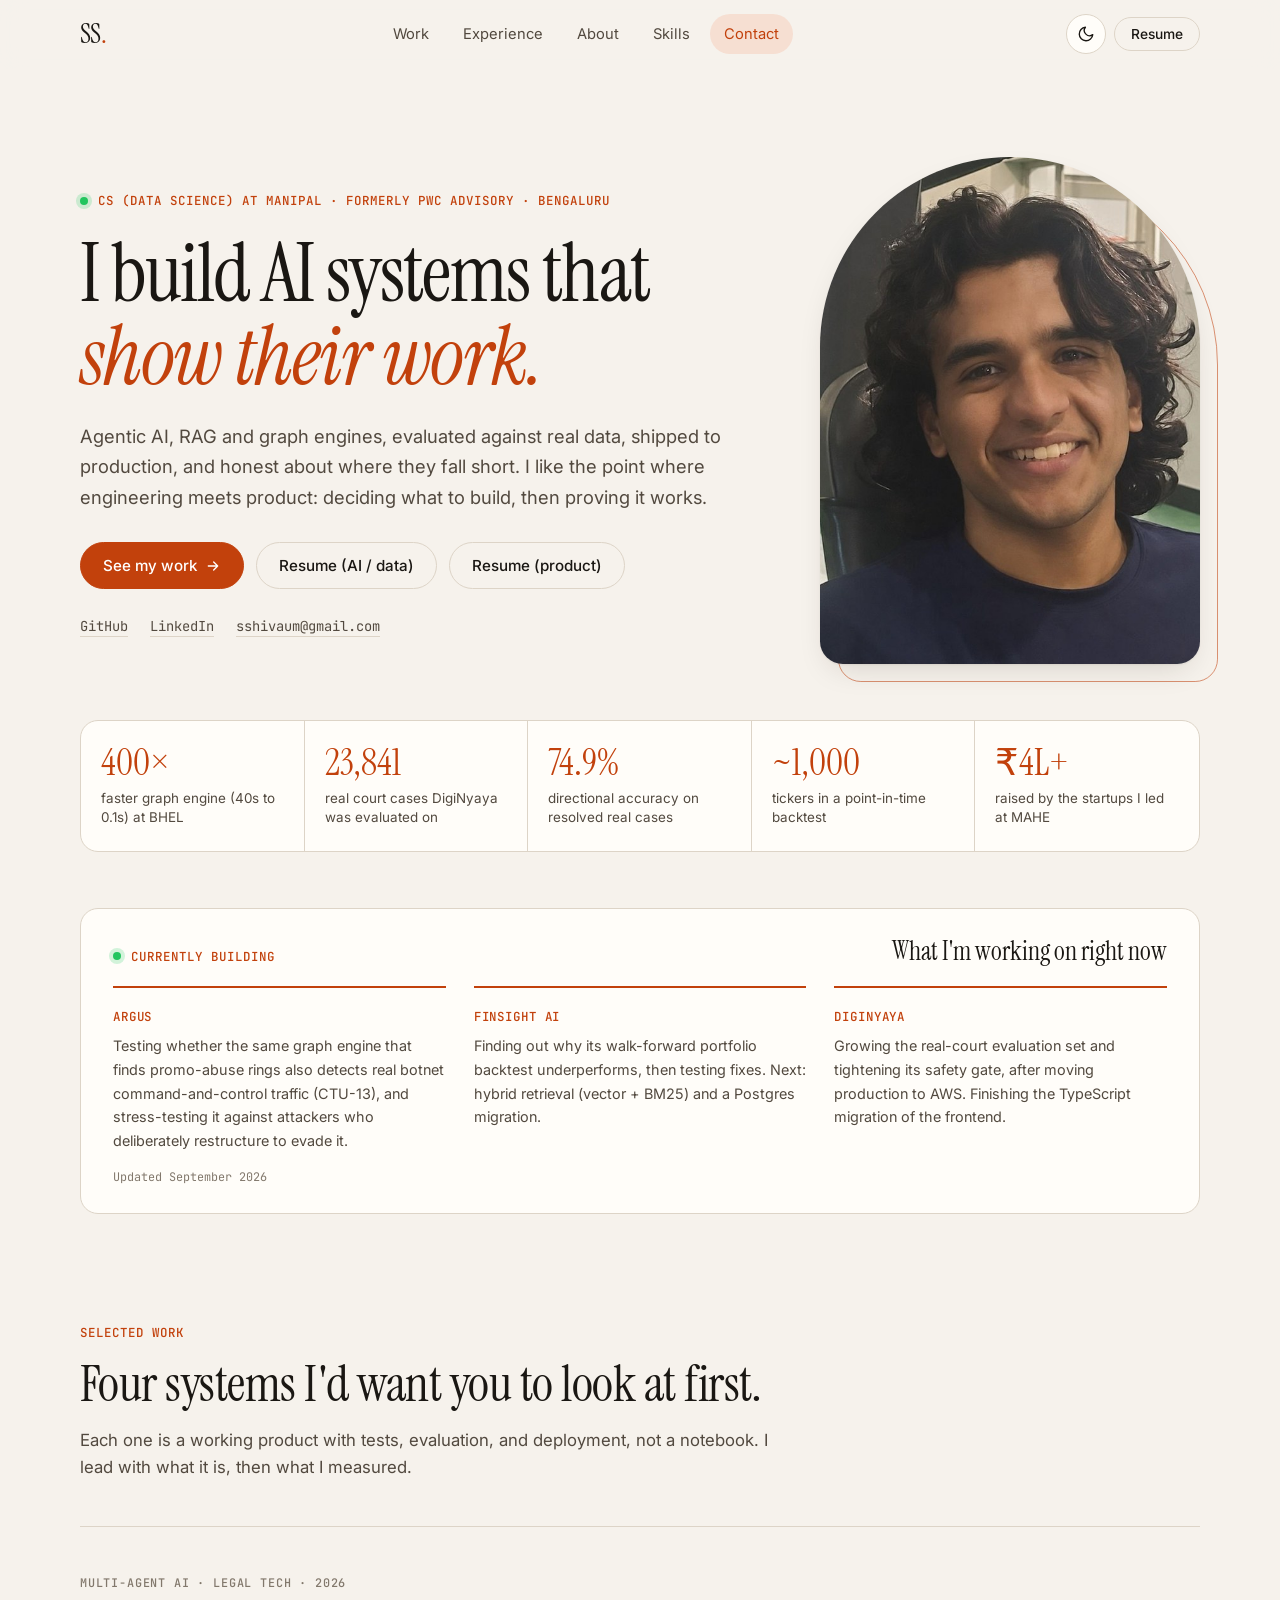
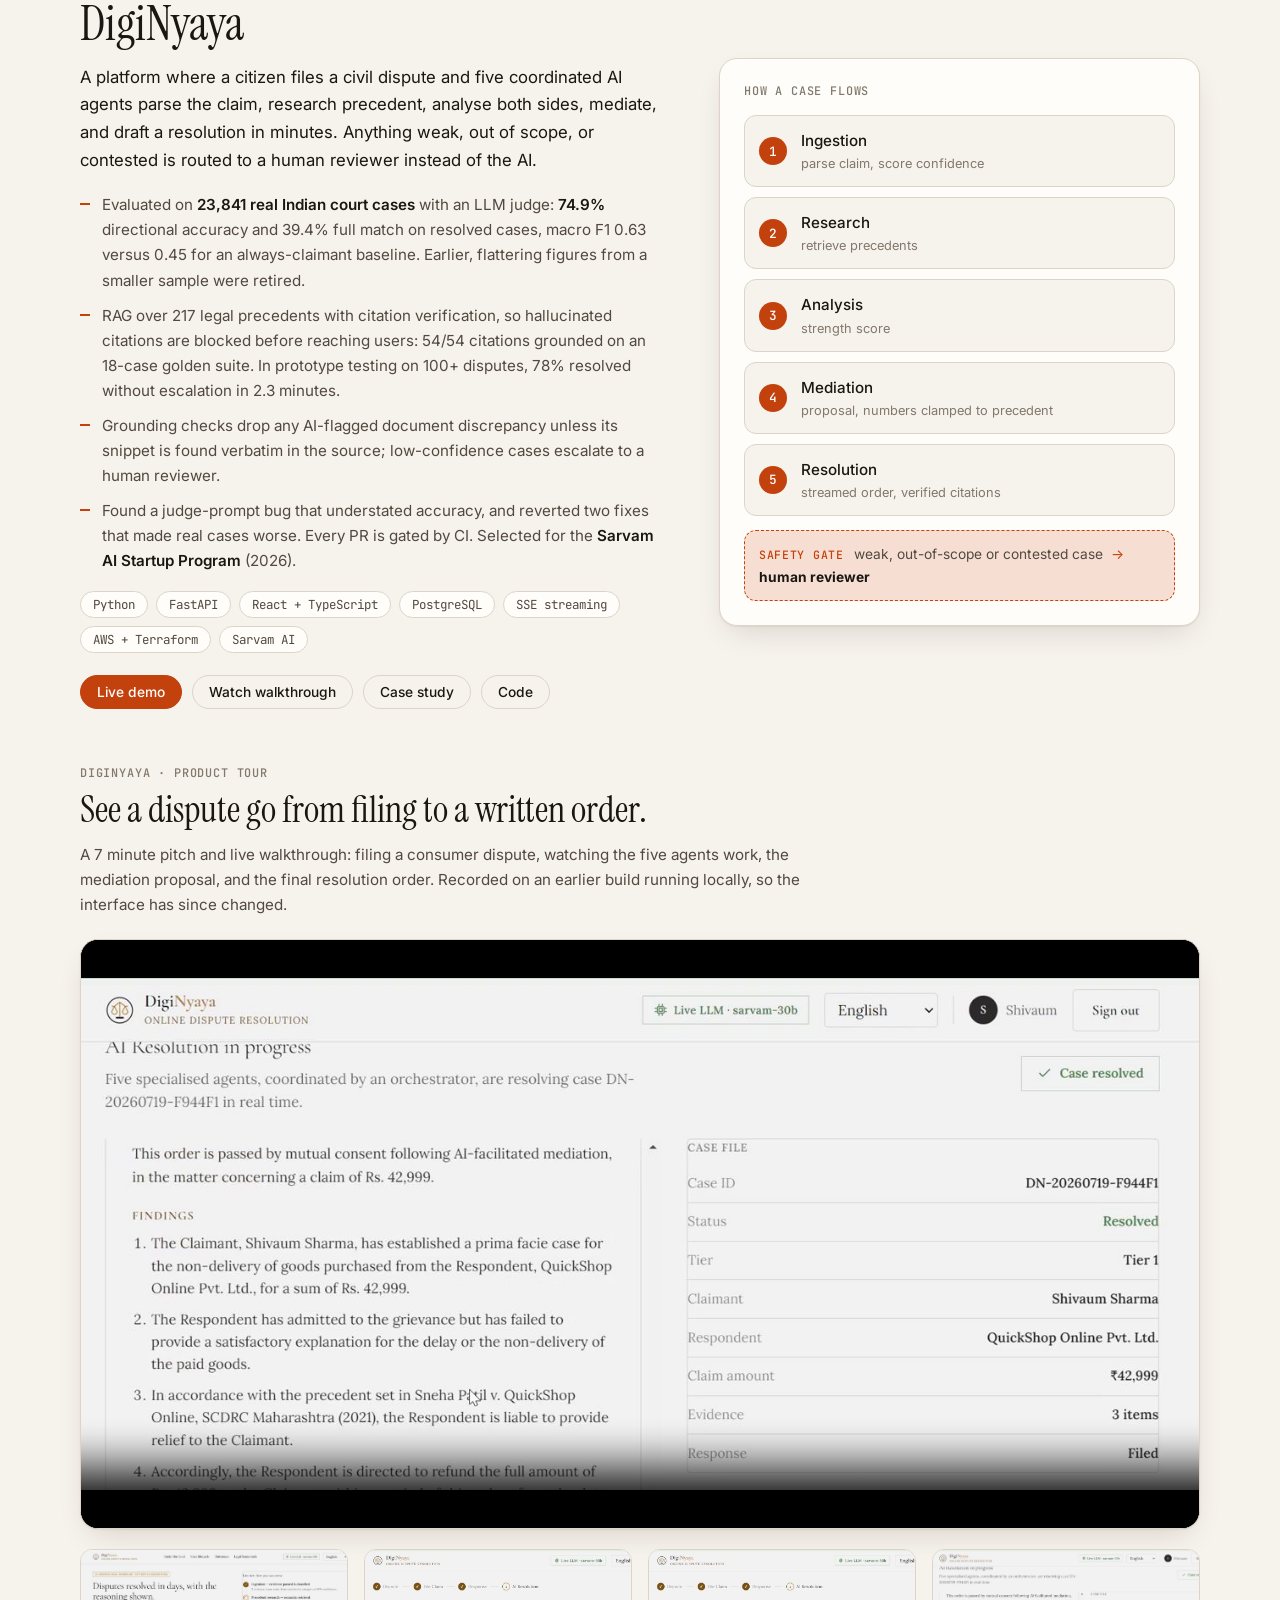
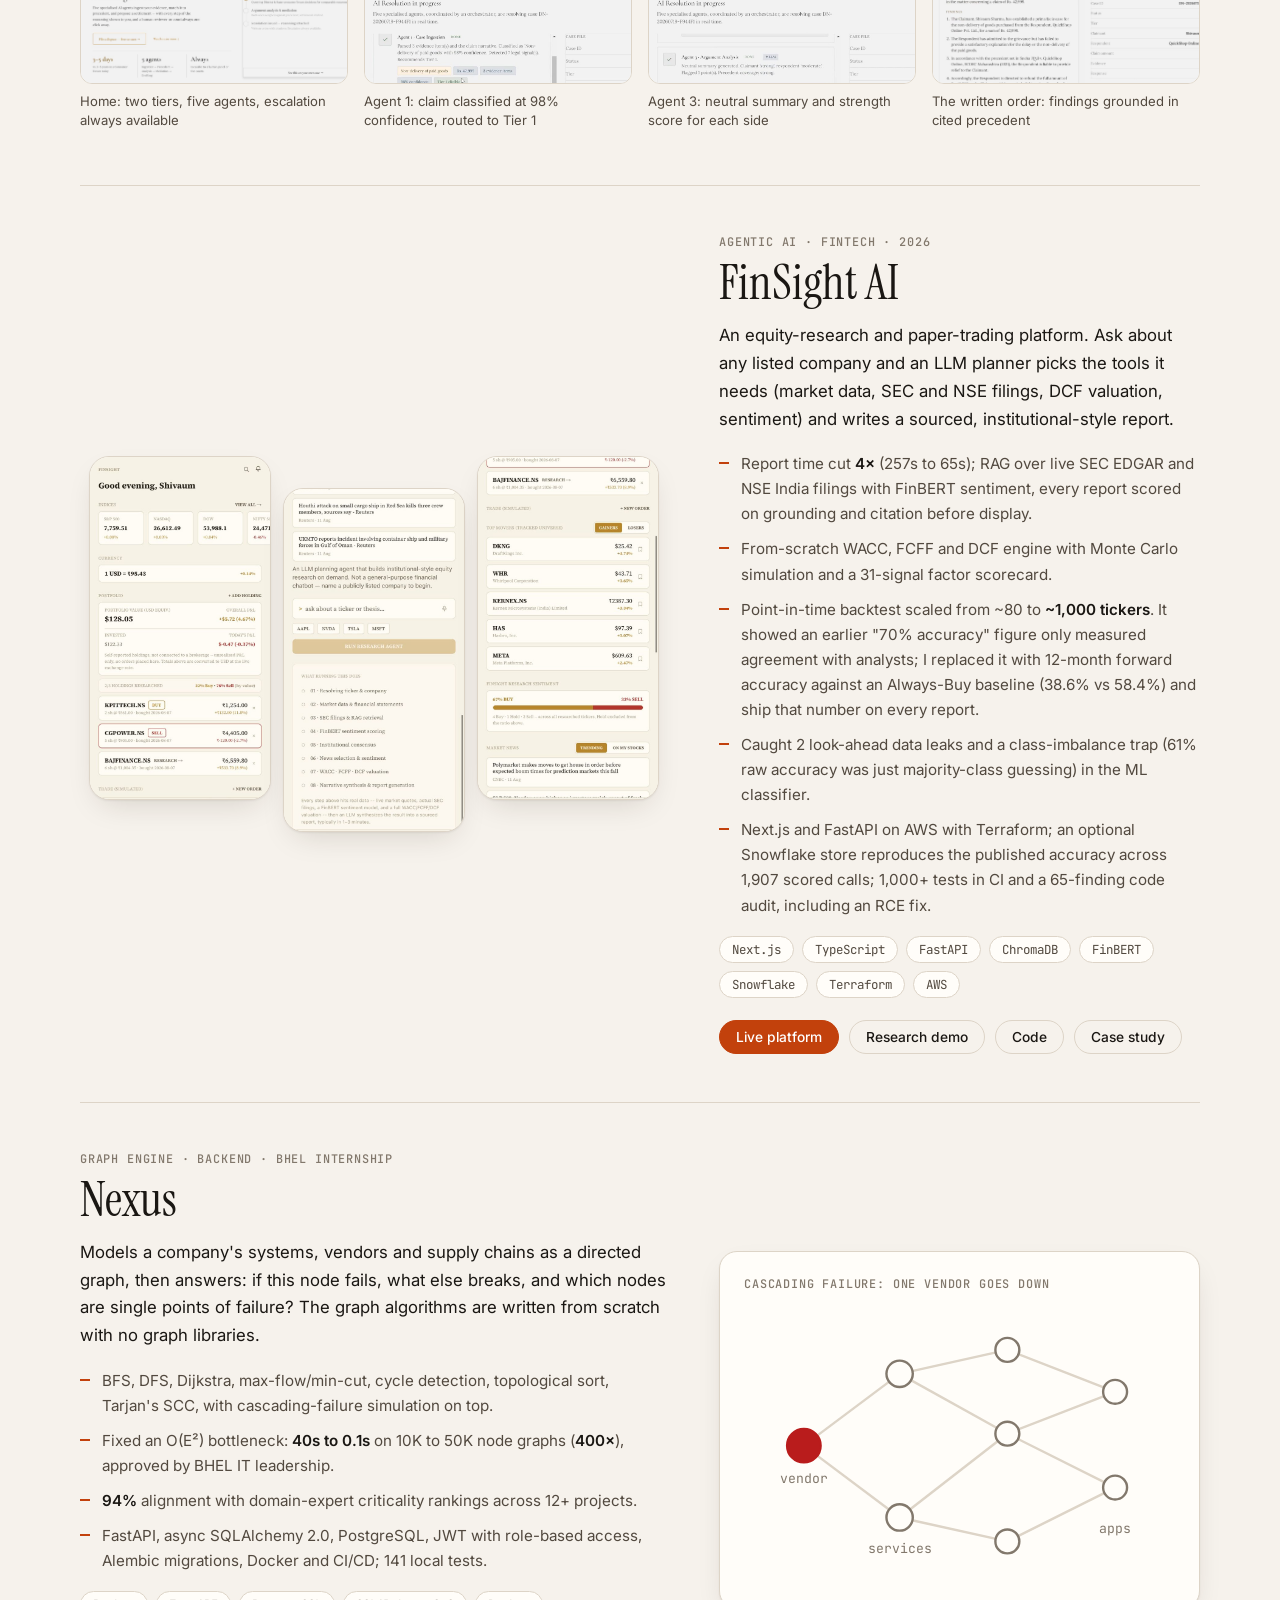
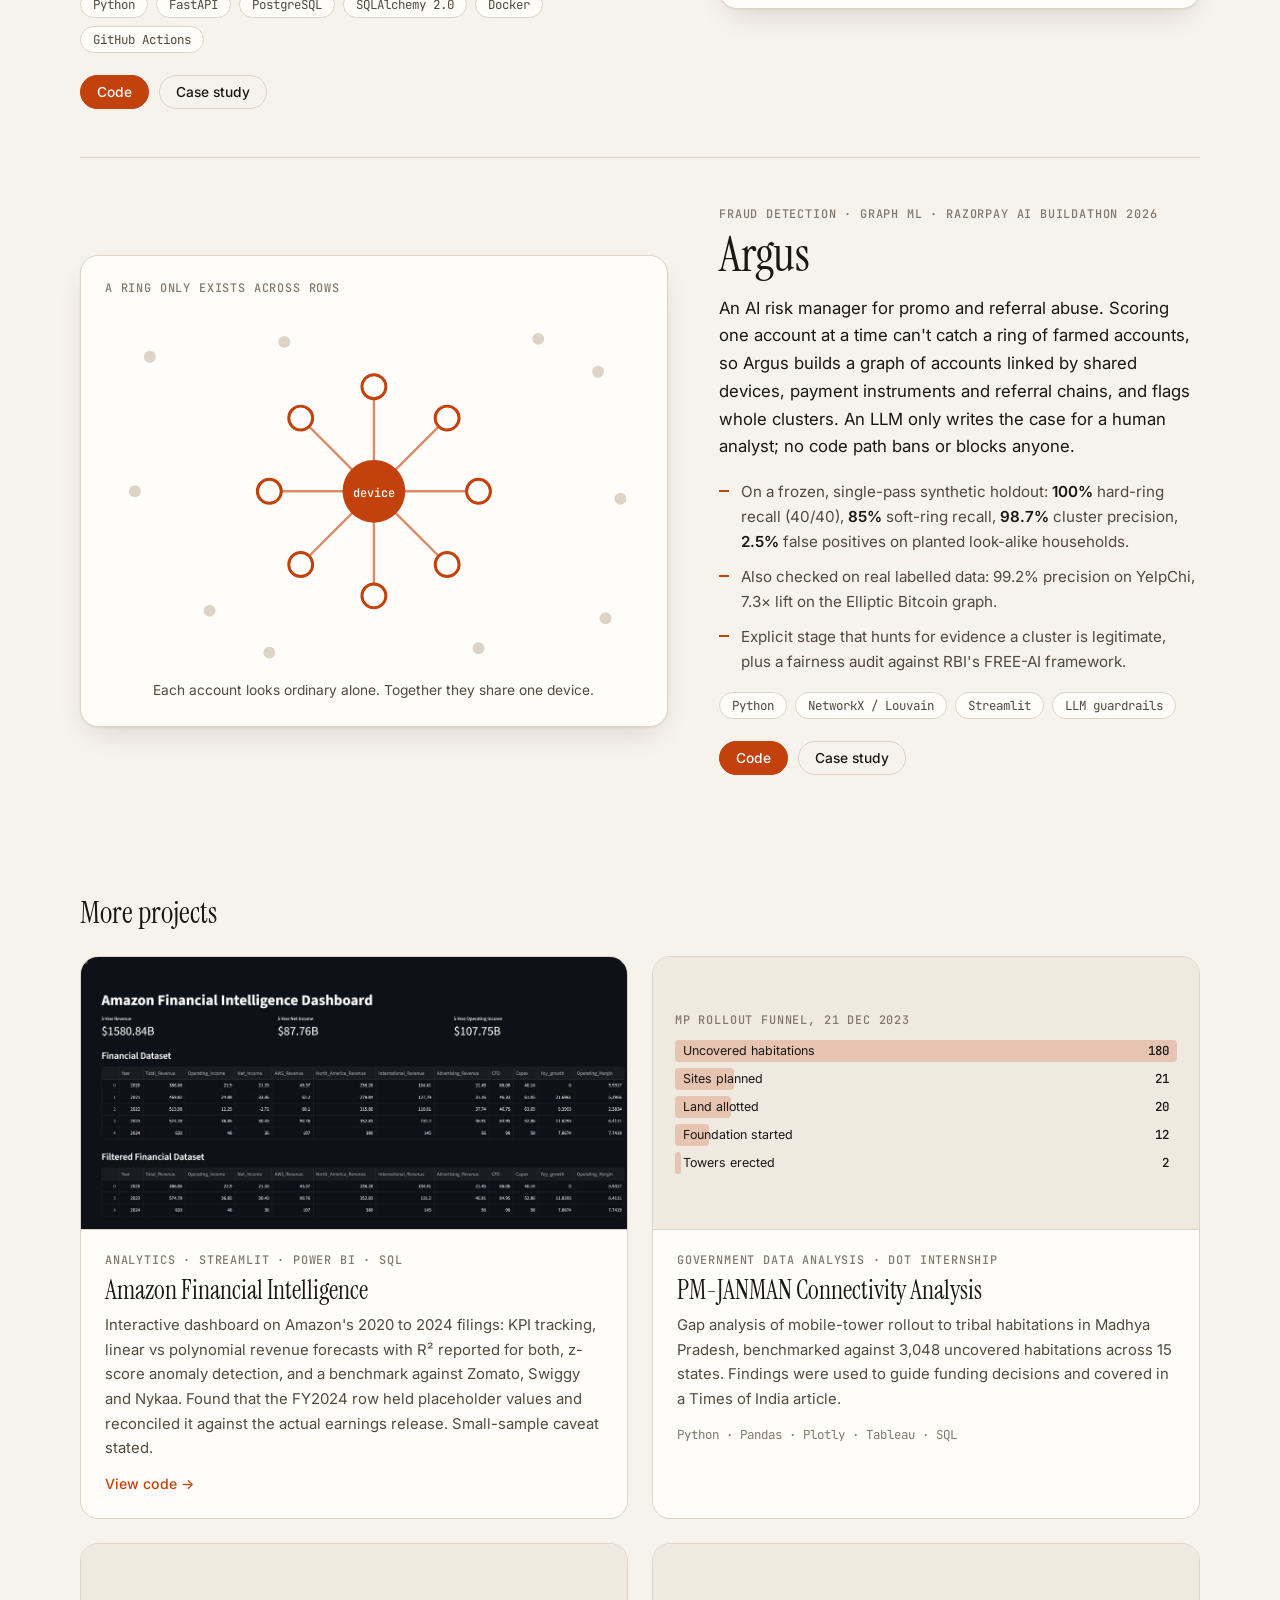
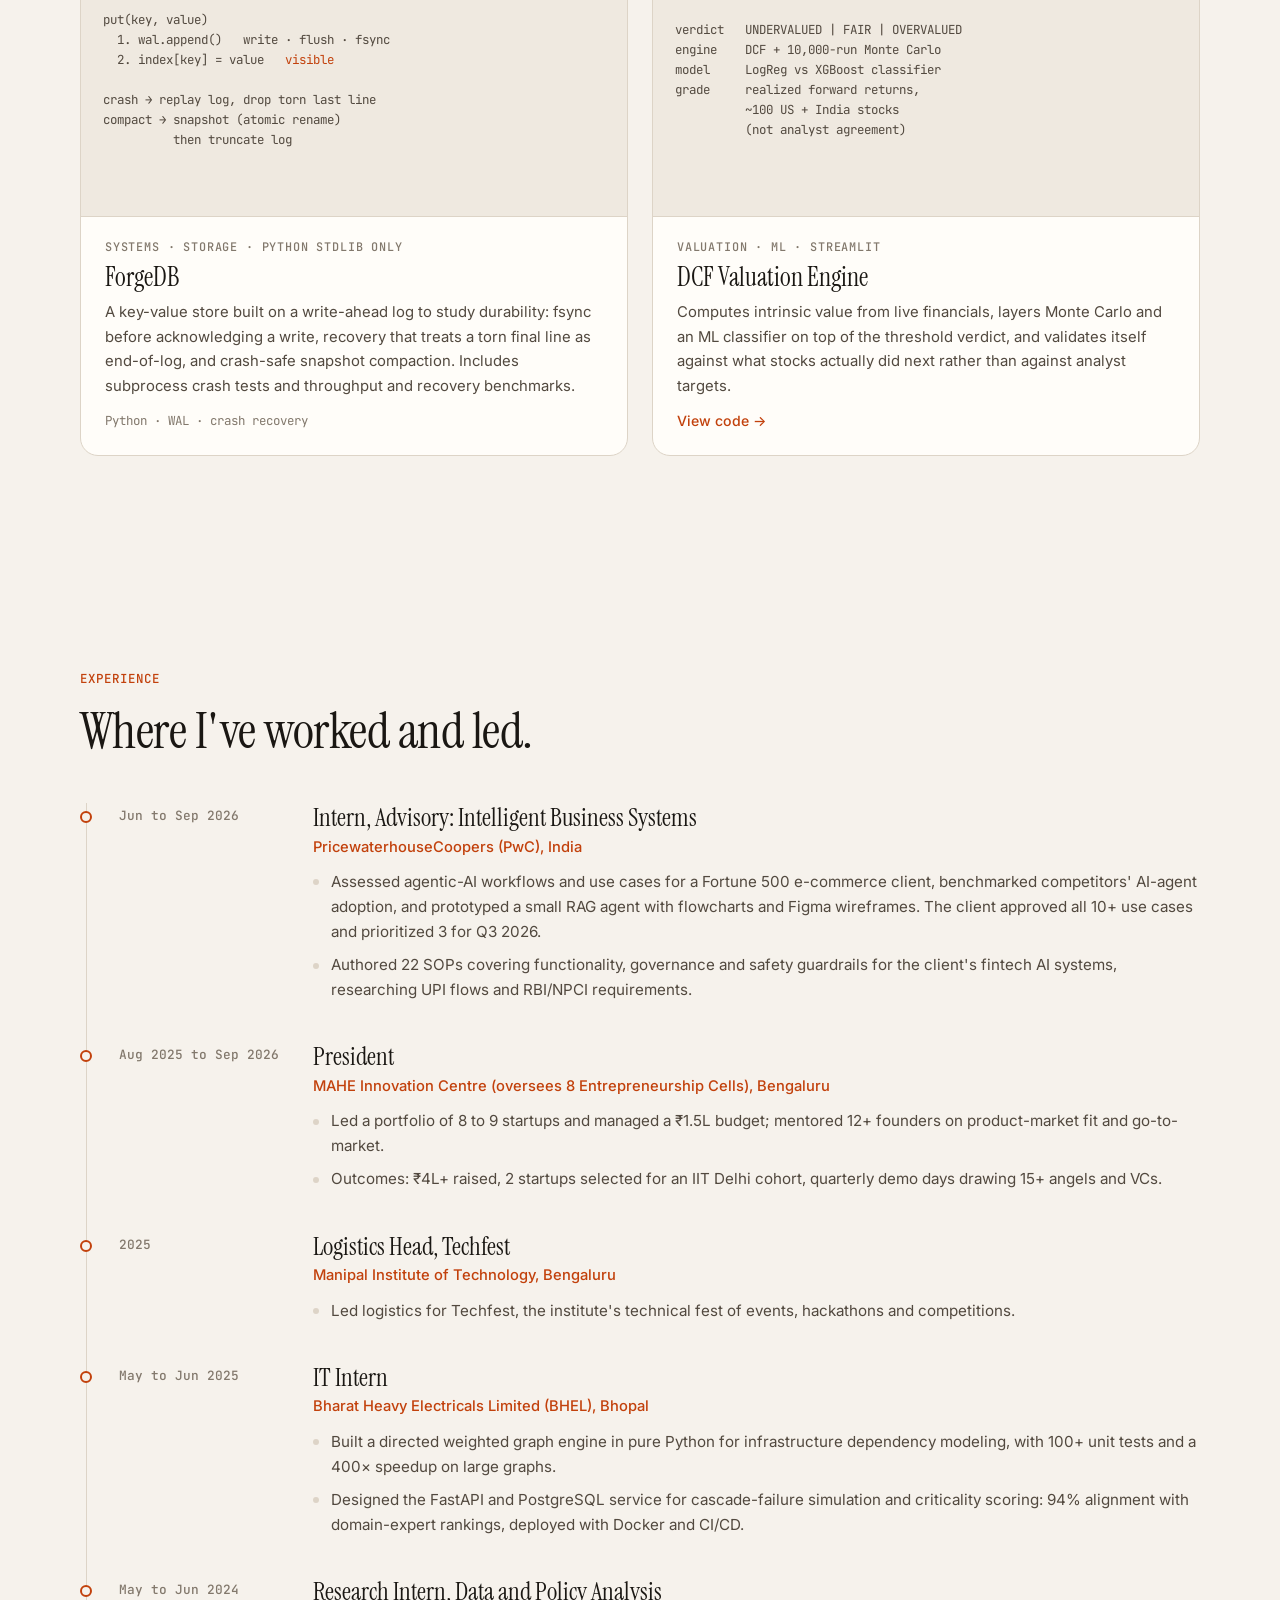
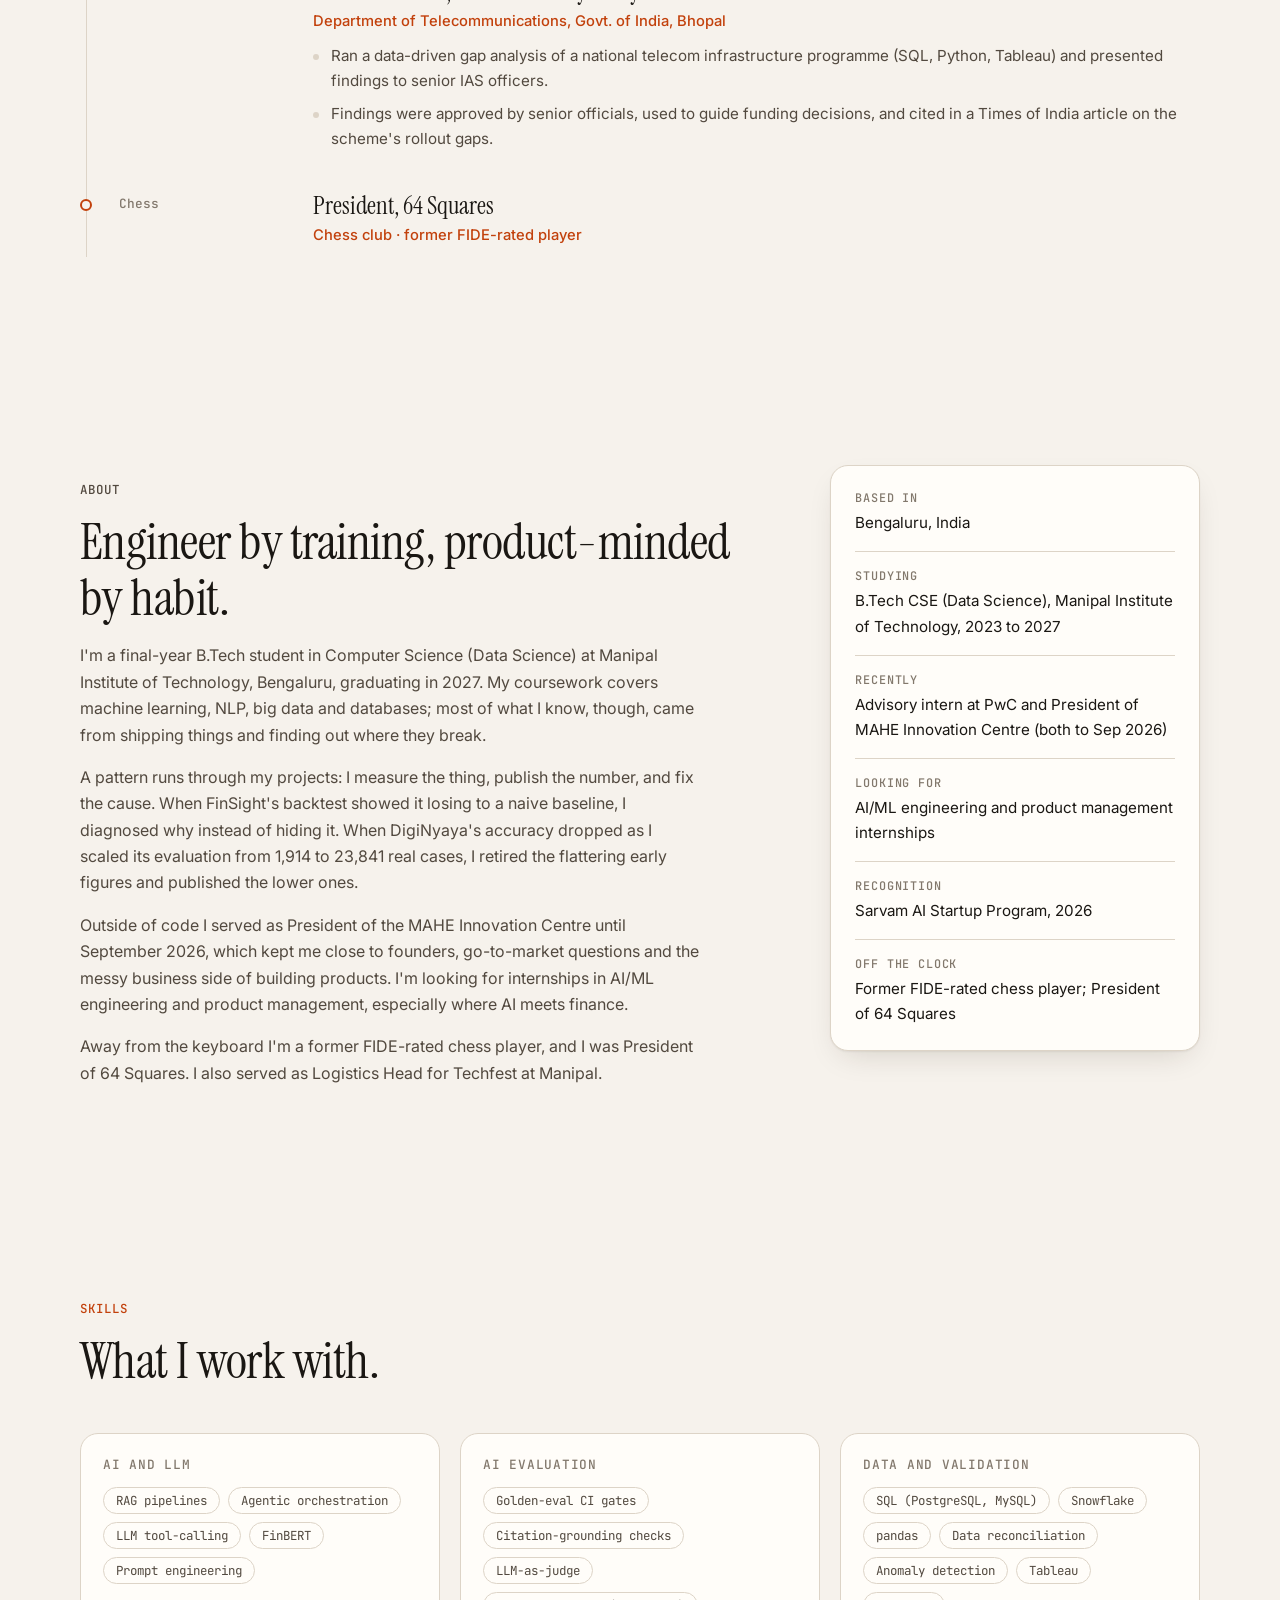
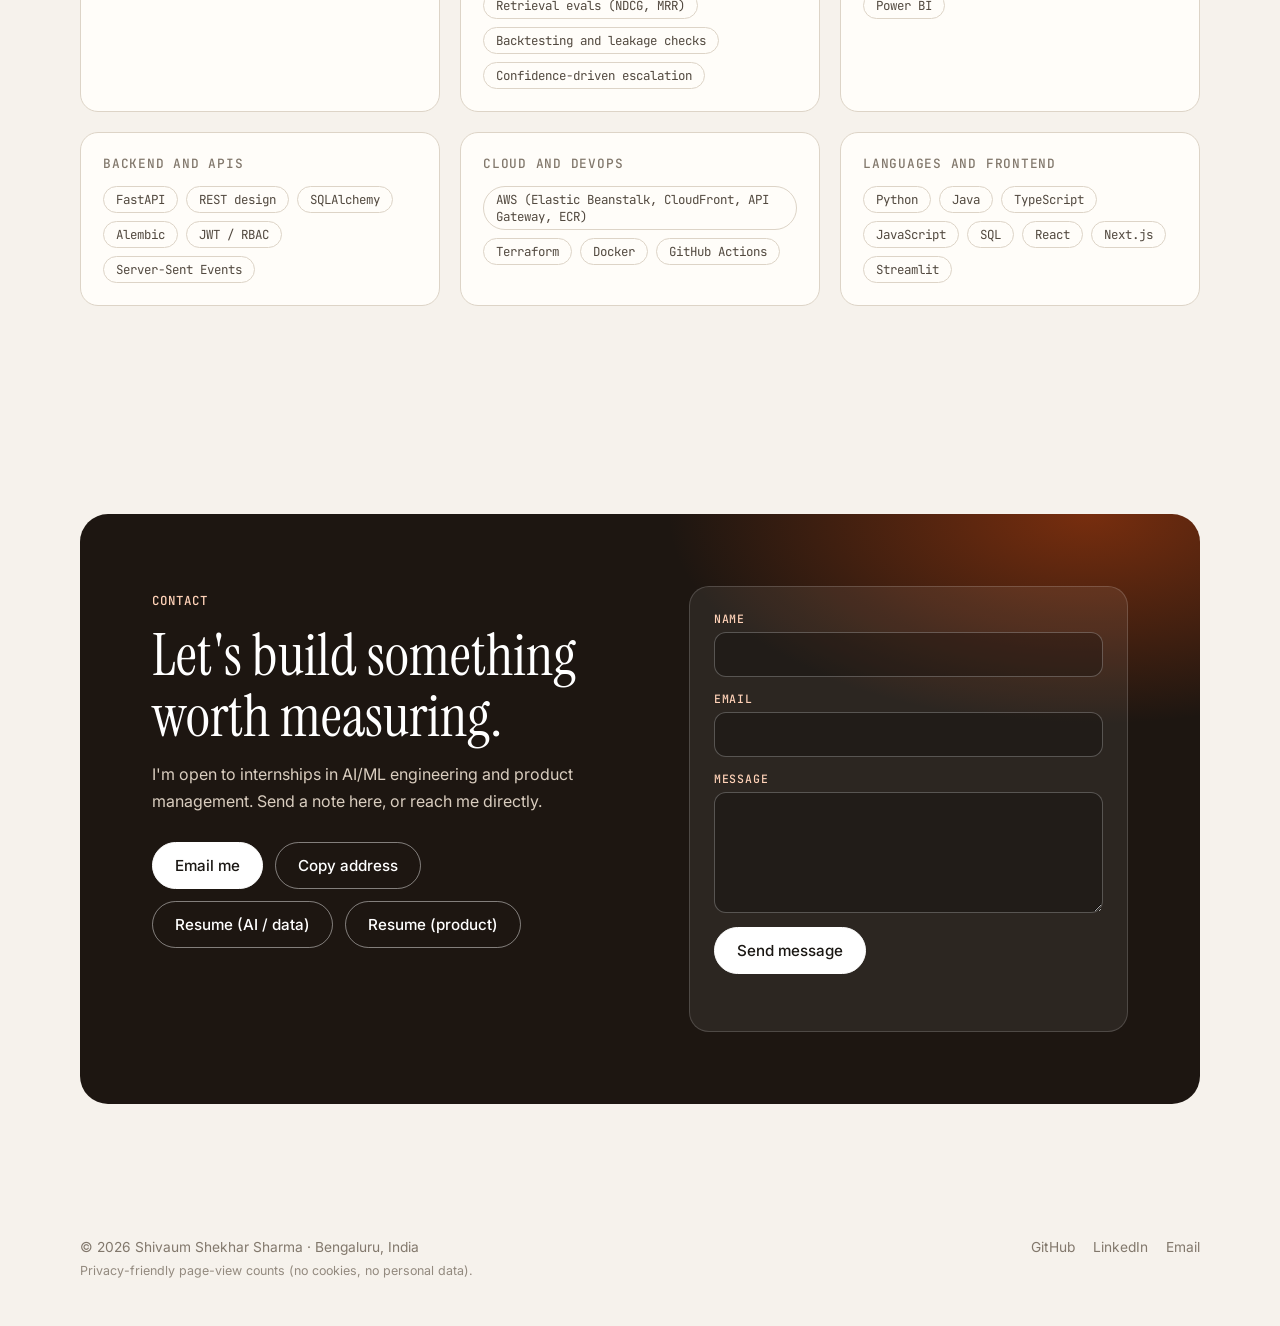
==== index.html @ 23732f0f "Add chess, 64 Squares and Techfest logistics head to About and timeline Co-Authored-By: Claude Sonne" ====
<!DOCTYPE html>
<html lang="en">

<head>
    <meta charset="UTF-8">
    <meta name="viewport" content="width=device-width, initial-scale=1.0">
    <title>Shivaum Shekhar Sharma | AI Engineer</title>
    <meta name="description" content="Shivaum Shekhar Sharma builds agentic AI, RAG and graph systems that are evaluated against real data and shipped to production. CS (Data Science) at Manipal, Bengaluru.">
    <meta property="og:title" content="Shivaum Shekhar Sharma | AI Engineer">
    <meta property="og:description" content="Agentic AI, RAG and graph systems: evaluated against real data, shipped to production, honest about where they fall short.">
    <meta property="og:type" content="website">
    <meta property="og:image" content="assets/img/shivaum.jpg">
    <meta name="theme-color" content="#f6f2ec">
    <link rel="icon" href="data:image/svg+xml,%3Csvg xmlns='http://www.w3.org/2000/svg' viewBox='0 0 64 64'%3E%3Crect width='64' height='64' rx='16' fill='%23c2410c'/%3E%3Ctext x='32' y='43' font-family='Georgia,serif' font-size='30' text-anchor='middle' fill='white'%3ESS%3C/text%3E%3C/svg%3E">
    <link rel="preconnect" href="https://fonts.googleapis.com">
    <link rel="preconnect" href="https://fonts.gstatic.com" crossorigin>
    <link href="https://fonts.googleapis.com/css2?family=Inter:wght@400;500;600&family=Instrument+Serif:ital@0;1&family=JetBrains+Mono:wght@400;500&display=swap" rel="stylesheet">
    <link rel="stylesheet" href="style.css?v=3">
    <script>
        // Apply saved theme before first paint to avoid a flash
        try { var t = localStorage.getItem('theme'); if (t) document.documentElement.setAttribute('data-theme', t); } catch (e) {}
    </script>
</head>

<body>
    <a class="skip" href="#main">Skip to content</a>

    <header class="header" id="header">
        <nav class="nav wrap" aria-label="Primary">
            <a href="#top" class="logo" aria-label="Shivaum Sharma, home">SS<span>.</span></a>
            <ul class="nav__list" id="nav-list">
                <li><a href="#work">Work</a></li>
                <li><a href="#experience">Experience</a></li>
                <li><a href="#about">About</a></li>
                <li><a href="#skills">Skills</a></li>
                <li><a href="#contact">Contact</a></li>
            </ul>
            <div class="nav__actions">
                <button class="icon-btn" id="theme-toggle" type="button" aria-label="Toggle dark mode">
                    <svg class="i-moon" viewBox="0 0 24 24" width="18" height="18" fill="none" stroke="currentColor" stroke-width="1.8" stroke-linecap="round" stroke-linejoin="round" aria-hidden="true"><path d="M21 12.8A9 9 0 1 1 11.2 3a7 7 0 0 0 9.8 9.8z"/></svg>
                    <svg class="i-sun" viewBox="0 0 24 24" width="18" height="18" fill="none" stroke="currentColor" stroke-width="1.8" stroke-linecap="round" stroke-linejoin="round" aria-hidden="true"><circle cx="12" cy="12" r="4"/><path d="M12 2v2M12 20v2M4.9 4.9l1.4 1.4M17.7 17.7l1.4 1.4M2 12h2M20 12h2M4.9 19.1l1.4-1.4M17.7 6.3l1.4-1.4"/></svg>
                </button>
                <a class="btn btn--small btn--ghost nav__resume" href="assets/Shivaum_Sharma_Resume.pdf" target="_blank" rel="noopener">Resume</a>
                <button class="icon-btn nav__burger" id="nav-toggle" type="button" aria-label="Open menu" aria-expanded="false" aria-controls="nav-list">
                    <svg viewBox="0 0 24 24" width="20" height="20" fill="none" stroke="currentColor" stroke-width="1.8" stroke-linecap="round" aria-hidden="true"><path d="M4 7h16M4 12h16M4 17h16"/></svg>
                </button>
            </div>
        </nav>
    </header>

    <main id="main">
        <!-- HERO -->
        <section class="hero wrap" id="top">
            <div class="hero__copy">
                <p class="eyebrow"><span class="dot" aria-hidden="true"></span> CS (Data Science) at Manipal · Formerly PwC Advisory · Bengaluru</p>
                <h1 class="hero__title">I build AI systems that <em>show their work.</em></h1>
                <p class="hero__lead">Agentic AI, RAG and graph engines, evaluated against real data, shipped to production, and honest about where they fall short. I like the point where engineering meets product: deciding what to build, then proving it works.</p>
                <div class="hero__cta">
                    <a class="btn" href="#work">See my work
                        <svg viewBox="0 0 24 24" width="16" height="16" fill="none" stroke="currentColor" stroke-width="2" stroke-linecap="round" stroke-linejoin="round" aria-hidden="true"><path d="M5 12h14M13 6l6 6-6 6"/></svg>
                    </a>
                    <a class="btn btn--ghost" href="assets/Shivaum_Sharma_Resume.pdf" target="_blank" rel="noopener">Resume (AI / data)</a>
                    <a class="btn btn--ghost" href="assets/Shivaum_Sharma_Resume_Product.pdf" target="_blank" rel="noopener">Resume (product)</a>
                </div>
                <ul class="hero__links" aria-label="Profiles">
                    <li><a href="https://github.com/shivaumsharma" target="_blank" rel="noopener">GitHub</a></li>
                    <li><a href="https://www.linkedin.com/in/shivaum-sharma" target="_blank" rel="noopener">LinkedIn</a></li>
                    <li><a href="mailto:sshivaum@gmail.com">sshivaum@gmail.com</a></li>
                </ul>
            </div>
            <figure class="hero__photo">
                <img src="assets/img/shivaum.jpg" alt="Portrait of Shivaum Shekhar Sharma smiling" width="600" height="800" fetchpriority="high">
            </figure>
        </section>

        <!-- NUMBERS -->
        <section class="wrap stats reveal" aria-label="Selected results">
            <div class="stat"><strong>400×</strong><span>faster graph engine (40s to 0.1s) at BHEL</span></div>
            <div class="stat"><strong>23,841</strong><span>real court cases DigiNyaya was evaluated on</span></div>
            <div class="stat"><strong>74.9%</strong><span>directional accuracy on resolved real cases</span></div>
            <div class="stat"><strong>~1,000</strong><span>tickers in a point-in-time backtest</span></div>
            <div class="stat"><strong>₹4L+</strong><span>raised by the startups I led at MAHE</span></div>
        </section>

        <!-- CURRENTLY BUILDING -->
        <section class="wrap building reveal" aria-labelledby="building-title">
            <div class="building__head">
                <p class="eyebrow"><span class="dot" aria-hidden="true"></span> Currently building</p>
                <h2 class="building__title" id="building-title">What I'm working on right now</h2>
            </div>
            <ul class="building__list">
                <li>
                    <b>Argus</b>
                    <p>Testing whether the same graph engine that finds promo-abuse rings also detects real botnet command-and-control traffic (CTU-13), and stress-testing it against attackers who deliberately restructure to evade it.</p>
                </li>
                <li>
                    <b>FinSight AI</b>
                    <p>Finding out why its walk-forward portfolio backtest underperforms, then testing fixes. Next: hybrid retrieval (vector + BM25) and a Postgres migration.</p>
                </li>
                <li>
                    <b>DigiNyaya</b>
                    <p>Growing the real-court evaluation set and tightening its safety gate, after moving production to AWS. Finishing the TypeScript migration of the frontend.</p>
                </li>
            </ul>
            <p class="building__stamp">Updated September 2026</p>
        </section>

        <!-- WORK -->
        <section class="section wrap" id="work">
            <header class="section__head reveal">
                <p class="eyebrow">Selected work</p>
                <h2 class="section__title">Four systems I'd want you to look at first.</h2>
                <p class="section__lead">Each one is a working product with tests, evaluation, and deployment, not a notebook. I lead with what it is, then what I measured.</p>
            </header>

            <!-- DigiNyaya -->
            <article class="project reveal">
                <div class="project__body">
                    <p class="project__kicker">Multi-agent AI · Legal tech · 2026</p>
                    <h3 class="project__title">DigiNyaya</h3>
                    <p class="project__what">A platform where a citizen files a civil dispute and five coordinated AI agents parse the claim, research precedent, analyse both sides, mediate, and draft a resolution in minutes. Anything weak, out of scope, or contested is routed to a human reviewer instead of the AI.</p>
                    <ul class="bullets">
                        <li>Evaluated on <strong>23,841 real Indian court cases</strong> with an LLM judge: <strong>74.9%</strong> directional accuracy and 39.4% full match on resolved cases, macro F1 0.63 versus 0.45 for an always-claimant baseline. Earlier, flattering figures from a smaller sample were retired.</li>
                        <li>RAG over 217 legal precedents with citation verification, so hallucinated citations are blocked before reaching users: 54/54 citations grounded on an 18-case golden suite. In prototype testing on 100+ disputes, 78% resolved without escalation in 2.3 minutes.</li>
                        <li>Grounding checks drop any AI-flagged document discrepancy unless its snippet is found verbatim in the source; low-confidence cases escalate to a human reviewer.</li>
                        <li>Found a judge-prompt bug that understated accuracy, and reverted two fixes that made real cases worse. Every PR is gated by CI. Selected for the <strong>Sarvam AI Startup Program</strong> (2026).</li>
                    </ul>
                    <ul class="chips"><li>Python</li><li>FastAPI</li><li>React + TypeScript</li><li>PostgreSQL</li><li>SSE streaming</li><li>AWS + Terraform</li><li>Sarvam AI</li></ul>
                    <div class="project__links">
                        <a class="btn btn--small" href="https://diginyaya-frontend.onrender.com" target="_blank" rel="noopener">Live demo</a>
                        <a class="btn btn--small btn--ghost" href="#diginyaya-video">Watch walkthrough</a>
                        <a class="btn btn--small btn--ghost" href="work/diginyaya.html">Case study</a>
                        <a class="btn btn--small btn--ghost" href="https://github.com/shivaumsharma/DigiNyaya" target="_blank" rel="noopener">Code</a>
                    </div>
                </div>
                <div class="project__visual">
                    <div class="panel" role="img" aria-label="Pipeline diagram: five agents run in sequence, with a safety gate that can route a case to human review">
                        <p class="panel__label">How a case flows</p>
                        <ol class="flow">
                            <li><b>1</b> Ingestion <small>parse claim, score confidence</small></li>
                            <li><b>2</b> Research <small>retrieve precedents</small></li>
                            <li><b>3</b> Analysis <small>strength score</small></li>
                            <li><b>4</b> Mediation <small>proposal, numbers clamped to precedent</small></li>
                            <li><b>5</b> Resolution <small>streamed order, verified citations</small></li>
                        </ol>
                        <div class="gate"><span>Safety gate</span> weak, out-of-scope or contested case <i aria-hidden="true">→</i> <strong>human reviewer</strong></div>
                    </div>
                </div>
            </article>

            <!-- DigiNyaya in motion -->
            <section class="tour reveal" id="diginyaya-video" aria-labelledby="tour-title">
                <div class="tour__head">
                    <p class="project__kicker">DigiNyaya · Product tour</p>
                    <h3 class="tour__title" id="tour-title">See a dispute go from filing to a written order.</h3>
                    <p class="tour__lead">A 7 minute pitch and live walkthrough: filing a consumer dispute, watching the five agents work, the mediation proposal, and the final resolution order. Recorded on an earlier build running locally, so the interface has since changed.</p>
                </div>
                <div class="tour__video">
                    <video controls preload="none" playsinline poster="assets/diginyaya/resolution.jpg" width="1600" height="842">
                        <source src="assets/diginyaya/pitch-walkthrough.mp4" type="video/mp4">
                        Your browser can't play this video. <a href="assets/diginyaya/pitch-walkthrough.mp4">Download the MP4</a>.
                    </video>
                </div>
                <ul class="shots">
                    <li>
                        <a href="assets/diginyaya/home.jpg" target="_blank" rel="noopener"><img src="assets/diginyaya/home.jpg" alt="DigiNyaya home page: disputes resolved in days, with the reasoning shown" loading="lazy" width="1320" height="587"></a>
                        <span>Home: two tiers, five agents, escalation always available</span>
                    </li>
                    <li>
                        <a href="assets/diginyaya/ingestion.jpg" target="_blank" rel="noopener"><img src="assets/diginyaya/ingestion.jpg" alt="Agent 1 ingestion result: claim classified as non-delivery of paid goods at 98% confidence and routed to Tier 1" loading="lazy" width="1320" height="474"></a>
                        <span>Agent 1: claim classified at 98% confidence, routed to Tier 1</span>
                    </li>
                    <li>
                        <a href="assets/diginyaya/analysis.jpg" target="_blank" rel="noopener"><img src="assets/diginyaya/analysis.jpg" alt="Agent 3 argument analysis showing a neutral summary and strength ratings for both sides" loading="lazy" width="1320" height="474"></a>
                        <span>Agent 3: neutral summary and strength score for each side</span>
                    </li>
                    <li>
                        <a href="assets/diginyaya/resolution.jpg" target="_blank" rel="noopener"><img src="assets/diginyaya/resolution.jpg" alt="Final resolution order with numbered findings citing precedent, next to the case file showing status resolved" loading="lazy" width="1320" height="604"></a>
                        <span>The written order: findings grounded in cited precedent</span>
                    </li>
                </ul>
            </section>

            <!-- FinSight -->
            <article class="project project--flip reveal">
                <div class="project__body">
                    <p class="project__kicker">Agentic AI · Fintech · 2026</p>
                    <h3 class="project__title">FinSight AI</h3>
                    <p class="project__what">An equity-research and paper-trading platform. Ask about any listed company and an LLM planner picks the tools it needs (market data, SEC and NSE filings, DCF valuation, sentiment) and writes a sourced, institutional-style report.</p>
                    <ul class="bullets">
                        <li>Report time cut <strong>4×</strong> (257s to 65s); RAG over live SEC EDGAR and NSE India filings with FinBERT sentiment, every report scored on grounding and citation before display.</li>
                        <li>From-scratch WACC, FCFF and DCF engine with Monte Carlo simulation and a 31-signal factor scorecard.</li>
                        <li>Point-in-time backtest scaled from ~80 to <strong>~1,000 tickers</strong>. It showed an earlier "70% accuracy" figure only measured agreement with analysts; I replaced it with 12-month forward accuracy against an Always-Buy baseline (38.6% vs 58.4%) and ship that number on every report.</li>
                        <li>Caught 2 look-ahead data leaks and a class-imbalance trap (61% raw accuracy was just majority-class guessing) in the ML classifier.</li>
                        <li>Next.js and FastAPI on AWS with Terraform; an optional Snowflake store reproduces the published accuracy across 1,907 scored calls; 1,000+ tests in CI and a 65-finding code audit, including an RCE fix.</li>
                    </ul>
                    <ul class="chips"><li>Next.js</li><li>TypeScript</li><li>FastAPI</li><li>ChromaDB</li><li>FinBERT</li><li>Snowflake</li><li>Terraform</li><li>AWS</li></ul>
                    <div class="project__links">
                        <a class="btn btn--small" href="https://web-ten-blond-39.vercel.app" target="_blank" rel="noopener">Live platform</a>
                        <a class="btn btn--small btn--ghost" href="https://huggingface.co/spaces/shivaumsharma/finsight-ai" target="_blank" rel="noopener">Research demo</a>
                        <a class="btn btn--small btn--ghost" href="https://github.com/shivaumsharma/FinSight-AI" target="_blank" rel="noopener">Code</a>
                        <a class="btn btn--small btn--ghost" href="work/finsight.html">Case study</a>
                    </div>
                </div>
                <div class="project__visual">
                    <div class="phones">
                        <img src="assets/img/finsight-home.jpg" alt="FinSight home screen with market indices, a portfolio and buy or sell ratings" loading="lazy" width="592" height="1195">
                        <img src="assets/img/finsight-agent.jpg" alt="FinSight research agent screen showing the eight-step research pipeline" loading="lazy" width="592" height="1195">
                        <img src="assets/img/finsight-movers.jpg" alt="FinSight top movers and market sentiment gauge" loading="lazy" width="592" height="1195">
                    </div>
                </div>
            </article>

            <!-- Nexus -->
            <article class="project reveal">
                <div class="project__body">
                    <p class="project__kicker">Graph engine · Backend · BHEL internship</p>
                    <h3 class="project__title">Nexus</h3>
                    <p class="project__what">Models a company's systems, vendors and supply chains as a directed graph, then answers: if this node fails, what else breaks, and which nodes are single points of failure? The graph algorithms are written from scratch with no graph libraries.</p>
                    <ul class="bullets">
                        <li>BFS, DFS, Dijkstra, max-flow/min-cut, cycle detection, topological sort, Tarjan's SCC, with cascading-failure simulation on top.</li>
                        <li>Fixed an O(E²) bottleneck: <strong>40s to 0.1s</strong> on 10K to 50K node graphs (<strong>400×</strong>), approved by BHEL IT leadership.</li>
                        <li><strong>94%</strong> alignment with domain-expert criticality rankings across 12+ projects.</li>
                        <li>FastAPI, async SQLAlchemy 2.0, PostgreSQL, JWT with role-based access, Alembic migrations, Docker and CI/CD; 141 local tests.</li>
                    </ul>
                    <ul class="chips"><li>Python</li><li>FastAPI</li><li>PostgreSQL</li><li>SQLAlchemy 2.0</li><li>Docker</li><li>GitHub Actions</li></ul>
                    <div class="project__links">
                        <a class="btn btn--small" href="https://github.com/shivaumsharma/Nexus" target="_blank" rel="noopener">Code</a>
                        <a class="btn btn--small btn--ghost" href="work/nexus.html">Case study</a>
                    </div>
                </div>
                <div class="project__visual">
                    <div class="panel">
                        <p class="panel__label">Cascading failure: one vendor goes down</p>
                        <svg class="cascade" viewBox="0 0 360 230" role="img" aria-label="Dependency graph where one failed vendor node turns its downstream services and applications red in sequence">
                            <g class="edges">
                                <line x1="50" y1="115" x2="130" y2="55"/><line x1="50" y1="115" x2="130" y2="175"/>
                                <line x1="130" y1="55" x2="220" y2="35"/><line x1="130" y1="55" x2="220" y2="105"/>
                                <line x1="130" y1="175" x2="220" y2="105"/><line x1="130" y1="175" x2="220" y2="195"/>
                                <line x1="220" y1="105" x2="310" y2="70"/><line x1="220" y1="105" x2="310" y2="150"/>
                                <line x1="220" y1="35" x2="310" y2="70"/><line x1="220" y1="195" x2="310" y2="150"/>
                            </g>
                            <g class="nodes">
                                <circle class="n n--down" cx="50" cy="115" r="14"/>
                                <circle class="n n--hit d1" cx="130" cy="55" r="11"/><circle class="n n--hit d1" cx="130" cy="175" r="11"/>
                                <circle class="n n--hit d2" cx="220" cy="35" r="10"/><circle class="n n--hit d2" cx="220" cy="105" r="10"/><circle class="n n--hit d2" cx="220" cy="195" r="10"/>
                                <circle class="n n--hit d3" cx="310" cy="70" r="10"/><circle class="n n--hit d3" cx="310" cy="150" r="10"/>
                            </g>
                            <text x="50" y="146" text-anchor="middle" class="lbl">vendor</text>
                            <text x="130" y="205" text-anchor="middle" class="lbl">services</text>
                            <text x="310" y="188" text-anchor="middle" class="lbl">apps</text>
                        </svg>
                    </div>
                </div>
            </article>

            <!-- Argus -->
            <article class="project project--flip reveal">
                <div class="project__body">
                    <p class="project__kicker">Fraud detection · Graph ML · Razorpay AI Buildathon 2026</p>
                    <h3 class="project__title">Argus</h3>
                    <p class="project__what">An AI risk manager for promo and referral abuse. Scoring one account at a time can't catch a ring of farmed accounts, so Argus builds a graph of accounts linked by shared devices, payment instruments and referral chains, and flags whole clusters. An LLM only writes the case for a human analyst; no code path bans or blocks anyone.</p>
                    <ul class="bullets">
                        <li>On a frozen, single-pass synthetic holdout: <strong>100%</strong> hard-ring recall (40/40), <strong>85%</strong> soft-ring recall, <strong>98.7%</strong> cluster precision, <strong>2.5%</strong> false positives on planted look-alike households.</li>
                        <li>Also checked on real labelled data: 99.2% precision on YelpChi, 7.3× lift on the Elliptic Bitcoin graph.</li>
                        <li>Explicit stage that hunts for evidence a cluster is legitimate, plus a fairness audit against RBI's FREE-AI framework.</li>
                    </ul>
                    <ul class="chips"><li>Python</li><li>NetworkX / Louvain</li><li>Streamlit</li><li>LLM guardrails</li></ul>
                    <div class="project__links">
                        <a class="btn btn--small" href="https://github.com/shivaumsharma/argus" target="_blank" rel="noopener">Code</a>
                        <a class="btn btn--small btn--ghost" href="work/argus.html">Case study</a>
                    </div>
                </div>
                <div class="project__visual">
                    <div class="panel">
                        <p class="panel__label">A ring only exists across rows</p>
                        <svg class="ring" viewBox="0 0 360 240" role="img" aria-label="Eight accounts all linked to one shared device, surrounded by unconnected background accounts">
                            <g class="ring__bg">
                                <circle cx="30" cy="30" r="4"/><circle cx="70" cy="200" r="4"/><circle cx="330" cy="40" r="4"/><circle cx="335" cy="205" r="4"/><circle cx="20" cy="120" r="4"/><circle cx="345" cy="125" r="4"/><circle cx="120" cy="20" r="4"/><circle cx="250" cy="225" r="4"/><circle cx="290" cy="18" r="4"/><circle cx="110" cy="228" r="4"/>
                            </g>
                            <g class="ring__edges">
                                <line x1="180" y1="120" x2="250" y2="120"/><line x1="180" y1="120" x2="229" y2="169"/><line x1="180" y1="120" x2="180" y2="190"/><line x1="180" y1="120" x2="131" y2="169"/>
                                <line x1="180" y1="120" x2="110" y2="120"/><line x1="180" y1="120" x2="131" y2="71"/><line x1="180" y1="120" x2="180" y2="50"/><line x1="180" y1="120" x2="229" y2="71"/>
                            </g>
                            <g class="ring__nodes">
                                <circle cx="250" cy="120" r="8"/><circle cx="229" cy="169" r="8"/><circle cx="180" cy="190" r="8"/><circle cx="131" cy="169" r="8"/>
                                <circle cx="110" cy="120" r="8"/><circle cx="131" cy="71" r="8"/><circle cx="180" cy="50" r="8"/><circle cx="229" cy="71" r="8"/>
                            </g>
                            <circle class="ring__hub" cx="180" cy="120" r="21"/>
                            <text x="180" y="123.5" text-anchor="middle" class="ring__hub-txt">device</text>
                        </svg>
                        <p class="panel__note">Each account looks ordinary alone. Together they share one device.</p>
                    </div>
                </div>
            </article>

            <!-- More projects -->
            <header class="section__head section__head--sub reveal">
                <h3 class="section__subtitle">More projects</h3>
            </header>
            <div class="grid">
                <article class="card reveal">
                    <img class="card__img" src="assets/img/amazon-dashboard.jpg" alt="Amazon Financial Intelligence dashboard showing five-year revenue, net income and operating income" loading="lazy" width="1200" height="575">
                    <div class="card__body">
                        <p class="project__kicker">Analytics · Streamlit · Power BI · SQL</p>
                        <h3 class="card__title">Amazon Financial Intelligence</h3>
                        <p>Interactive dashboard on Amazon's 2020 to 2024 filings: KPI tracking, linear vs polynomial revenue forecasts with R² reported for both, z-score anomaly detection, and a benchmark against Zomato, Swiggy and Nykaa. Found that the FY2024 row held placeholder values and reconciled it against the actual earnings release. Small-sample caveat stated.</p>
                        <a class="text-link" href="https://github.com/shivaumsharma/Amazon-Financial-Analytics-Project" target="_blank" rel="noopener">View code →</a>
                    </div>
                </article>
                <article class="card reveal">
                    <div class="card__viz" role="img" aria-label="Funnel of 180 habitations dropping to 21 planned, 20 with land, 12 with foundations and 2 towers erected">
                        <p class="panel__label">MP rollout funnel, 21 Dec 2023</p>
                        <div class="fbar" style="--w:100%"><span>Uncovered habitations</span><b>180</b></div>
                        <div class="fbar" style="--w:11.7%"><span>Sites planned</span><b>21</b></div>
                        <div class="fbar" style="--w:11.1%"><span>Land allotted</span><b>20</b></div>
                        <div class="fbar" style="--w:6.7%"><span>Foundation started</span><b>12</b></div>
                        <div class="fbar" style="--w:1.1%"><span>Towers erected</span><b>2</b></div>
                    </div>
                    <div class="card__body">
                        <p class="project__kicker">Government data analysis · DoT internship</p>
                        <h3 class="card__title">PM-JANMAN Connectivity Analysis</h3>
                        <p>Gap analysis of mobile-tower rollout to tribal habitations in Madhya Pradesh, benchmarked against 3,048 uncovered habitations across 15 states. Findings were used to guide funding decisions and covered in a Times of India article.</p>
                        <span class="text-link text-link--static">Python · Pandas · Plotly · Tableau · SQL</span>
                    </div>
                </article>
                <article class="card reveal">
                    <div class="card__viz card__viz--code" aria-hidden="true">
<pre>put(key, value)
  1. wal.append()   write · flush · fsync
  2. index[key] = value   <i>visible</i>

crash → replay log, drop torn last line
compact → snapshot (atomic rename)
          then truncate log</pre>
                    </div>
                    <div class="card__body">
                        <p class="project__kicker">Systems · Storage · Python stdlib only</p>
                        <h3 class="card__title">ForgeDB</h3>
                        <p>A key-value store built on a write-ahead log to study durability: fsync before acknowledging a write, recovery that treats a torn final line as end-of-log, and crash-safe snapshot compaction. Includes subprocess crash tests and throughput and recovery benchmarks.</p>
                        <span class="text-link text-link--static">Python · WAL · crash recovery</span>
                    </div>
                </article>
                <article class="card reveal">
                    <div class="card__viz card__viz--code" aria-hidden="true">
<pre>verdict   UNDERVALUED | FAIR | OVERVALUED
engine    DCF + 10,000-run Monte Carlo
model     LogReg vs XGBoost classifier
grade     realized forward returns,
          ~100 US + India stocks
          (not analyst agreement)</pre>
                    </div>
                    <div class="card__body">
                        <p class="project__kicker">Valuation · ML · Streamlit</p>
                        <h3 class="card__title">DCF Valuation Engine</h3>
                        <p>Computes intrinsic value from live financials, layers Monte Carlo and an ML classifier on top of the threshold verdict, and validates itself against what stocks actually did next rather than against analyst targets.</p>
                        <a class="text-link" href="https://github.com/shivaumsharma/dcf-valuation-engine" target="_blank" rel="noopener">View code →</a>
                    </div>
                </article>
            </div>
        </section>

        <!-- EXPERIENCE -->
        <section class="section wrap" id="experience">
            <header class="section__head reveal">
                <p class="eyebrow">Experience</p>
                <h2 class="section__title">Where I've worked and led.</h2>
            </header>
            <ol class="timeline">
                <li class="tl reveal">
                    <div class="tl__when">Jun to Sep 2026</div>
                    <div class="tl__what">
                        <h3>Intern, Advisory: Intelligent Business Systems</h3>
                        <p class="tl__org">PricewaterhouseCoopers (PwC), India</p>
                        <ul>
                            <li>Assessed agentic-AI workflows and use cases for a Fortune 500 e-commerce client, benchmarked competitors' AI-agent adoption, and prototyped a small RAG agent with flowcharts and Figma wireframes. The client approved all 10+ use cases and prioritized 3 for Q3 2026.</li>
                            <li>Authored 22 SOPs covering functionality, governance and safety guardrails for the client's fintech AI systems, researching UPI flows and RBI/NPCI requirements.</li>
                        </ul>
                    </div>
                </li>
                <li class="tl reveal">
                    <div class="tl__when">Aug 2025 to Sep 2026</div>
                    <div class="tl__what">
                        <h3>President</h3>
                        <p class="tl__org">MAHE Innovation Centre (oversees 8 Entrepreneurship Cells), Bengaluru</p>
                        <ul>
                            <li>Led a portfolio of 8 to 9 startups and managed a ₹1.5L budget; mentored 12+ founders on product-market fit and go-to-market.</li>
                            <li>Outcomes: ₹4L+ raised, 2 startups selected for an IIT Delhi cohort, quarterly demo days drawing 15+ angels and VCs.</li>
                        </ul>
                    </div>
                </li>
                <li class="tl reveal">
                    <div class="tl__when">2025</div>
                    <div class="tl__what">
                        <h3>Logistics Head, Techfest</h3>
                        <p class="tl__org">Manipal Institute of Technology, Bengaluru</p>
                        <ul>
                            <li>Led logistics for Techfest, the institute's technical fest of events, hackathons and competitions.</li>
                        </ul>
                    </div>
                </li>
                <li class="tl reveal">
                    <div class="tl__when">May to Jun 2025</div>
                    <div class="tl__what">
                        <h3>IT Intern</h3>
                        <p class="tl__org">Bharat Heavy Electricals Limited (BHEL), Bhopal</p>
                        <ul>
                            <li>Built a directed weighted graph engine in pure Python for infrastructure dependency modeling, with 100+ unit tests and a 400× speedup on large graphs.</li>
                            <li>Designed the FastAPI and PostgreSQL service for cascade-failure simulation and criticality scoring: 94% alignment with domain-expert rankings, deployed with Docker and CI/CD.</li>
                        </ul>
                    </div>
                </li>
                <li class="tl reveal">
                    <div class="tl__when">May to Jun 2024</div>
                    <div class="tl__what">
                        <h3>Research Intern, Data and Policy Analysis</h3>
                        <p class="tl__org">Department of Telecommunications, Govt. of India, Bhopal</p>
                        <ul>
                            <li>Ran a data-driven gap analysis of a national telecom infrastructure programme (SQL, Python, Tableau) and presented findings to senior IAS officers.</li>
                            <li>Findings were approved by senior officials, used to guide funding decisions, and cited in a Times of India article on the scheme's rollout gaps.</li>
                        </ul>
                    </div>
                </li>
                            <li class="tl reveal">
                    <div class="tl__when">Chess</div>
                    <div class="tl__what">
                        <h3>President, 64 Squares</h3>
                        <p class="tl__org">Chess club &middot; former FIDE-rated player</p>
                    </div>
                </li>
            </ol>
        </section>

        <!-- ABOUT -->
        <section class="section wrap about" id="about">
            <div class="about__copy reveal">
                <p class="eyebrow">About</p>
                <h2 class="section__title">Engineer by training, product-minded by habit.</h2>
                <p>I'm a final-year B.Tech student in Computer Science (Data Science) at Manipal Institute of Technology, Bengaluru, graduating in 2027. My coursework covers machine learning, NLP, big data and databases; most of what I know, though, came from shipping things and finding out where they break.</p>
                <p>A pattern runs through my projects: I measure the thing, publish the number, and fix the cause. When FinSight's backtest showed it losing to a naive baseline, I diagnosed why instead of hiding it. When DigiNyaya's accuracy dropped as I scaled its evaluation from 1,914 to 23,841 real cases, I retired the flattering early figures and published the lower ones.</p>
                <p>Outside of code I served as President of the MAHE Innovation Centre until September 2026, which kept me close to founders, go-to-market questions and the messy business side of building products. I'm looking for internships in AI/ML engineering and product management, especially where AI meets finance.</p>
                <p>Away from the keyboard I'm a former FIDE-rated chess player, and I was President of 64 Squares. I also served as Logistics Head for Techfest at Manipal.</p>
            </div>
            <aside class="facts reveal" aria-label="Quick facts">
                <dl>
                    <div><dt>Based in</dt><dd>Bengaluru, India</dd></div>
                    <div><dt>Studying</dt><dd>B.Tech CSE (Data Science), Manipal Institute of Technology, 2023 to 2027</dd></div>
                    <div><dt>Recently</dt><dd>Advisory intern at PwC and President of MAHE Innovation Centre (both to Sep 2026)</dd></div>
                    <div><dt>Looking for</dt><dd>AI/ML engineering and product management internships</dd></div>
                    <div><dt>Recognition</dt><dd>Sarvam AI Startup Program, 2026</dd></div>
                    <div><dt>Off the clock</dt><dd>Former FIDE-rated chess player; President of 64 Squares</dd></div>
                </dl>
            </aside>
        </section>

        <!-- SKILLS -->
        <section class="section wrap" id="skills">
            <header class="section__head reveal">
                <p class="eyebrow">Skills</p>
                <h2 class="section__title">What I work with.</h2>
            </header>
            <div class="skills reveal">
                <div class="skill">
                    <h3>AI and LLM</h3>
                    <ul class="chips"><li>RAG pipelines</li><li>Agentic orchestration</li><li>LLM tool-calling</li><li>FinBERT</li><li>Prompt engineering</li></ul>
                </div>
                <div class="skill">
                    <h3>AI evaluation</h3>
                    <ul class="chips"><li>Golden-eval CI gates</li><li>Citation-grounding checks</li><li>LLM-as-judge</li><li>Retrieval evals (NDCG, MRR)</li><li>Backtesting and leakage checks</li><li>Confidence-driven escalation</li></ul>
                </div>
                <div class="skill">
                    <h3>Data and validation</h3>
                    <ul class="chips"><li>SQL (PostgreSQL, MySQL)</li><li>Snowflake</li><li>pandas</li><li>Data reconciliation</li><li>Anomaly detection</li><li>Tableau</li><li>Power BI</li></ul>
                </div>
                <div class="skill">
                    <h3>Backend and APIs</h3>
                    <ul class="chips"><li>FastAPI</li><li>REST design</li><li>SQLAlchemy</li><li>Alembic</li><li>JWT / RBAC</li><li>Server-Sent Events</li></ul>
                </div>
                <div class="skill">
                    <h3>Cloud and DevOps</h3>
                    <ul class="chips"><li>AWS (Elastic Beanstalk, CloudFront, API Gateway, ECR)</li><li>Terraform</li><li>Docker</li><li>GitHub Actions</li></ul>
                </div>
                <div class="skill">
                    <h3>Languages and frontend</h3>
                    <ul class="chips"><li>Python</li><li>Java</li><li>TypeScript</li><li>JavaScript</li><li>SQL</li><li>React</li><li>Next.js</li><li>Streamlit</li></ul>
                </div>
            </div>
        </section>

        <!-- CONTACT -->
        <section class="section wrap contact" id="contact">
            <div class="contact__card reveal">
                <div class="contact__info">
                    <p class="eyebrow eyebrow--light">Contact</p>
                    <h2 class="contact__title">Let's build something worth measuring.</h2>
                    <p class="contact__lead">I'm open to internships in AI/ML engineering and product management. Send a note here, or reach me directly.</p>
                    <div class="contact__cta">
                        <a class="btn btn--light" href="mailto:sshivaum@gmail.com">Email me</a>
                        <button class="btn btn--outline-light" id="copy-email" type="button" data-email="sshivaum@gmail.com">Copy address</button>
                    </div>
                    <div class="contact__cta">
                        <a class="btn btn--outline-light" href="assets/Shivaum_Sharma_Resume.pdf" target="_blank" rel="noopener">Resume (AI / data)</a>
                        <a class="btn btn--outline-light" href="assets/Shivaum_Sharma_Resume_Product.pdf" target="_blank" rel="noopener">Resume (product)</a>
                    </div>
                    <p class="contact__status" id="copy-status" role="status" aria-live="polite"></p>
                </div>
                <form class="cform" id="contact-form" action="https://formsubmit.co/sshivaum@gmail.com" method="POST" novalidate>
                    <label class="cform__field"><span>Name</span>
                        <input type="text" name="name" autocomplete="name" required maxlength="100">
                    </label>
                    <label class="cform__field"><span>Email</span>
                        <input type="email" name="email" autocomplete="email" required maxlength="200">
                    </label>
                    <label class="cform__field"><span>Message</span>
                        <textarea name="message" rows="5" required maxlength="4000"></textarea>
                    </label>
                    <input type="text" name="_honey" tabindex="-1" autocomplete="off" class="cform__trap" aria-hidden="true">
                    <input type="hidden" name="_subject" value="New message from your portfolio site">
                    <input type="hidden" name="_template" value="table">
                    <button class="btn btn--light cform__submit" type="submit">Send message</button>
                    <p class="cform__status" id="form-status" role="status" aria-live="polite"></p>
                </form>
            </div>
        </section>
    </main>

    <footer class="footer wrap">
        <p>© <span id="year">2026</span> Shivaum Shekhar Sharma · Bengaluru, India<br><small>Privacy-friendly page-view counts (no cookies, no personal data).</small></p>
        <ul>
            <li><a href="https://github.com/shivaumsharma" target="_blank" rel="noopener">GitHub</a></li>
            <li><a href="https://www.linkedin.com/in/shivaum-sharma" target="_blank" rel="noopener">LinkedIn</a></li>
            <li><a href="mailto:sshivaum@gmail.com">Email</a></li>
        </ul>
    </footer>

    <script src="main.js?v=3"></script>
    <script data-goatcounter="https://shivaumsharma.goatcounter.com/count" async src="//gc.zgo.at/count.js"></script>
</body>

</html>
---- style.css ----
/* ---------- Tokens ---------- */
:root {
    --bg: #f6f2ec;
    --bg-alt: #efe9e0;
    --surface: #fffdf9;
    --ink: #1a1713;
    --ink-2: #52493f;
    --ink-3: #82786c;
    --line: #ddd4c7;
    --accent: #c2410c;
    --accent-ink: #ffffff;
    --accent-soft: #f6dfd2;
    --danger: #b91c1c;
    --shadow: 0 1px 2px rgba(40, 25, 10, .06), 0 12px 32px -12px rgba(40, 25, 10, .18);
    --radius: 18px;
    --serif: "Instrument Serif", Georgia, "Times New Roman", serif;
    --sans: "Inter", system-ui, -apple-system, "Segoe UI", Roboto, sans-serif;
    --mono: "JetBrains Mono", ui-monospace, "SF Mono", Consolas, monospace;
    color-scheme: light;
}

@media (prefers-color-scheme: dark) {
    :root:not([data-theme="light"]) {
        --bg: #14110e; --bg-alt: #1b1712; --surface: #1f1a15; --ink: #f3ece2; --ink-2: #c4b9aa; --ink-3: #938878;
        --line: #342c24; --accent: #f08a5d; --accent-ink: #1a0d05; --accent-soft: #3a2418; --danger: #f87171;
        --shadow: 0 1px 2px rgba(0, 0, 0, .4), 0 12px 32px -12px rgba(0, 0, 0, .6);
        color-scheme: dark;
    }
}

:root[data-theme="dark"] {
    --bg: #14110e; --bg-alt: #1b1712; --surface: #1f1a15; --ink: #f3ece2; --ink-2: #c4b9aa; --ink-3: #938878;
    --line: #342c24; --accent: #f08a5d; --accent-ink: #1a0d05; --accent-soft: #3a2418; --danger: #f87171;
    --shadow: 0 1px 2px rgba(0, 0, 0, .4), 0 12px 32px -12px rgba(0, 0, 0, .6);
    color-scheme: dark;
}

/* ---------- Base ---------- */
*, *::before, *::after { box-sizing: border-box; }
html { scroll-behavior: smooth; scroll-padding-top: 84px; -webkit-text-size-adjust: 100%; }
body {
    margin: 0; background: var(--bg); color: var(--ink);
    font: 400 1rem/1.65 var(--sans); -webkit-font-smoothing: antialiased;
}
img, svg { display: block; max-width: 100%; }
img { height: auto; }
a { color: inherit; }
ul, ol { margin: 0; padding: 0; list-style: none; }
h1, h2, h3, p { margin: 0; }
:focus-visible { outline: 2px solid var(--accent); outline-offset: 3px; border-radius: 6px; }
.wrap { width: min(1120px, 100% - 32px); margin-inline: auto; }
.skip { position: absolute; left: -999px; top: 8px; background: var(--ink); color: var(--bg); padding: 8px 14px; border-radius: 8px; z-index: 100; }
.skip:focus { left: 8px; }

/* ---------- Header ---------- */
.header { position: sticky; top: 0; z-index: 50; background: color-mix(in srgb, var(--bg) 82%, transparent); backdrop-filter: blur(12px); -webkit-backdrop-filter: blur(12px); border-bottom: 1px solid transparent; transition: border-color .2s; }
.header.scrolled { border-bottom-color: var(--line); }
.nav { display: flex; align-items: center; justify-content: space-between; height: 68px; gap: 16px; }
.logo { font-family: var(--serif); font-size: 1.7rem; text-decoration: none; letter-spacing: -.02em; }
.logo span { color: var(--accent); }
.nav__list { display: flex; gap: 6px; }
.nav__list a { display: block; padding: 8px 14px; border-radius: 999px; font-size: .92rem; color: var(--ink-2); text-decoration: none; transition: background .15s, color .15s; }
.nav__list a:hover, .nav__list a.active { background: var(--accent-soft); color: var(--accent); }
.nav__actions { display: flex; align-items: center; gap: 8px; }
.icon-btn { display: grid; place-items: center; width: 40px; height: 40px; border-radius: 50%; border: 1px solid var(--line); background: var(--surface); color: var(--ink); cursor: pointer; }
.icon-btn:hover { border-color: var(--accent); color: var(--accent); }
.i-sun { display: none; }
:root[data-theme="dark"] .i-sun { display: block; }
:root[data-theme="dark"] .i-moon { display: none; }
@media (prefers-color-scheme: dark) {
    :root:not([data-theme="light"]) .i-sun { display: block; }
    :root:not([data-theme="light"]) .i-moon { display: none; }
}
.nav__burger { display: none; }

/* ---------- Buttons ---------- */
.btn { display: inline-flex; align-items: center; gap: 8px; padding: 13px 22px; border-radius: 999px; background: var(--accent); color: var(--accent-ink); font: 500 .95rem var(--sans); text-decoration: none; border: 1px solid var(--accent); cursor: pointer; transition: transform .15s, box-shadow .15s, background .15s; }
.btn:hover { transform: translateY(-1px); box-shadow: 0 8px 20px -8px var(--accent); }
.btn--ghost { background: transparent; color: var(--ink); border-color: var(--line); }
.btn--ghost:hover { border-color: var(--accent); color: var(--accent); box-shadow: none; }
.btn--small { padding: 8px 16px; font-size: .86rem; }
.btn--light { background: #fff; color: #1a1713; border-color: #fff; }
.btn--outline-light { background: transparent; color: #fff; border-color: rgba(255, 255, 255, .45); }
.btn--outline-light:hover { border-color: #fff; box-shadow: none; }

/* ---------- Type helpers ---------- */
.eyebrow { display: inline-flex; align-items: center; gap: 10px; font: 500 .78rem var(--mono); letter-spacing: .08em; text-transform: uppercase; color: var(--accent); }
.eyebrow--light { color: #ffd2b8; }
.dot { width: 8px; height: 8px; border-radius: 50%; background: #22c55e; box-shadow: 0 0 0 4px rgba(34, 197, 94, .2); }
.section { padding: clamp(56px, 9vw, 104px) 0; }
.section__head { max-width: 720px; margin-bottom: 44px; }
.section__title { font: 400 clamp(2rem, 4.5vw, 3.2rem)/1.1 var(--serif); letter-spacing: -.01em; margin-top: 12px; }
.section__lead { color: var(--ink-2); margin-top: 14px; font-size: 1.05rem; }
.section__head--sub { margin: 72px 0 24px; }
.section__subtitle { font: 400 1.9rem/1.2 var(--serif); }

/* ---------- Hero ---------- */
.hero { display: grid; grid-template-columns: 1.25fr .75fr; gap: clamp(28px, 5vw, 72px); align-items: center; padding: clamp(40px, 7vw, 88px) 0 clamp(32px, 5vw, 56px); }
.hero__title { font: 400 clamp(2.6rem, 6.4vw, 5.2rem)/1.02 var(--serif); letter-spacing: -.02em; margin: 20px 0 22px; }
.hero__title em { color: var(--accent); font-style: italic; }
.hero__lead { font-size: 1.15rem; color: var(--ink-2); max-width: 56ch; }
.hero__cta { display: flex; flex-wrap: wrap; gap: 12px; margin-top: 30px; }
.hero__links { display: flex; flex-wrap: wrap; gap: 8px 22px; margin-top: 28px; font: .86rem var(--mono); }
.hero__links a { color: var(--ink-2); text-decoration: underline; text-decoration-color: var(--line); text-underline-offset: 5px; }
.hero__links a:hover { color: var(--accent); text-decoration-color: var(--accent); }
.hero__photo { margin: 0; position: relative; justify-self: end; width: min(100%, 380px); }
.hero__photo::before { content: ""; position: absolute; inset: 18px -18px -18px 18px; border: 1.5px solid var(--accent); border-radius: 200px 200px 24px 24px; opacity: .55; }
.hero__photo img { position: relative; width: 100%; aspect-ratio: 3/4; object-fit: cover; border-radius: 200px 200px 24px 24px; box-shadow: var(--shadow); }

/* ---------- Stats ---------- */
.stats { display: grid; grid-template-columns: repeat(5, 1fr); border: 1px solid var(--line); border-radius: var(--radius); background: var(--surface); overflow: hidden; }
.stat { padding: 24px 20px; border-right: 1px solid var(--line); }
.stat:last-child { border-right: 0; }
.stat strong { display: block; font: 400 2.3rem/1 var(--serif); color: var(--accent); }
.stat span { display: block; margin-top: 8px; font-size: .84rem; line-height: 1.4; color: var(--ink-2); }

/* ---------- Projects ---------- */
.project { display: grid; grid-template-columns: 1.1fr .9fr; gap: clamp(24px, 4vw, 56px); align-items: center; padding: 48px 0; border-top: 1px solid var(--line); }
.project--flip .project__visual { order: -1; }
.project__kicker { font: 500 .74rem var(--mono); letter-spacing: .07em; text-transform: uppercase; color: var(--ink-3); }
.project__title { font: 400 clamp(2.1rem, 4vw, 3rem)/1.05 var(--serif); margin: 8px 0 14px; }
.project__what { color: var(--ink); font-size: 1.05rem; }
.bullets { margin: 18px 0; display: grid; gap: 10px; }
.bullets li { position: relative; padding-left: 22px; color: var(--ink-2); font-size: .95rem; }
.bullets li::before { content: ""; position: absolute; left: 0; top: .72em; width: 10px; height: 2px; background: var(--accent); }
.bullets strong { color: var(--ink); font-weight: 600; }
.chips { display: flex; flex-wrap: wrap; gap: 8px; }
.chips li { padding: 4px 12px; border: 1px solid var(--line); border-radius: 999px; font: .78rem var(--mono); color: var(--ink-2); background: var(--surface); }
.project__links { display: flex; flex-wrap: wrap; gap: 10px; margin-top: 22px; }
.project__visual { min-width: 0; }

.project__note { margin-top: 10px; font-size: .86rem; color: var(--ink-3); font-style: italic; }

/* DigiNyaya product tour */
.tour { padding: 8px 0 56px; }
.tour__head { max-width: 720px; margin-bottom: 22px; }
.tour__title { font: 400 clamp(1.7rem, 3vw, 2.3rem)/1.15 var(--serif); margin: 8px 0 10px; }
.tour__lead { color: var(--ink-2); font-size: .95rem; }
.tour__video { border-radius: var(--radius); overflow: hidden; border: 1px solid var(--line); box-shadow: var(--shadow); background: #000; }
.tour__video video { width: 100%; height: auto; aspect-ratio: 1600 / 842; display: block; background: #000; }
.shots { display: grid; grid-template-columns: repeat(4, 1fr); gap: 16px; margin-top: 20px; }
.shots li { display: grid; gap: 8px; align-content: start; }
.shots a { display: block; border: 1px solid var(--line); border-radius: 12px; overflow: hidden; background: var(--surface); transition: transform .2s, box-shadow .2s; }
.shots a:hover { transform: translateY(-2px); box-shadow: var(--shadow); }
.shots img { width: 100%; aspect-ratio: 2 / 1; object-fit: cover; object-position: top left; }
.shots span { font-size: .82rem; color: var(--ink-2); line-height: 1.4; }

.panel { background: var(--surface); border: 1px solid var(--line); border-radius: var(--radius); padding: 24px; box-shadow: var(--shadow); }
.panel__label { font: 500 .74rem var(--mono); letter-spacing: .07em; text-transform: uppercase; color: var(--ink-3); margin-bottom: 16px; }
.panel__note { font-size: .86rem; color: var(--ink-2); margin-top: 8px; text-align: center; }

/* DigiNyaya flow */
.flow { display: grid; gap: 10px; counter-reset: none; }
.flow li { display: grid; grid-template-columns: 30px 1fr; column-gap: 12px; align-items: center; padding: 12px 14px; border: 1px solid var(--line); border-radius: 12px; background: var(--bg); font-weight: 500; font-size: .95rem; }
.flow b { grid-row: span 2; display: grid; place-items: center; width: 28px; height: 28px; border-radius: 50%; background: var(--accent); color: var(--accent-ink); font: 500 .8rem var(--mono); }
.flow small { grid-column: 2; color: var(--ink-3); font-weight: 400; font-size: .8rem; }
.gate { margin-top: 14px; padding: 12px 14px; border: 1.5px dashed var(--accent); border-radius: 12px; font-size: .86rem; color: var(--ink-2); background: var(--accent-soft); }
.gate span { font: 500 .72rem var(--mono); text-transform: uppercase; letter-spacing: .06em; color: var(--accent); margin-right: 6px; }
.gate i { font-style: normal; color: var(--accent); margin: 0 4px; }
.gate strong { color: var(--ink); }

/* FinSight phones */
.phones { display: flex; justify-content: center; gap: 12px; align-items: flex-start; }
.phones img { width: 31%; aspect-ratio: 9 / 17; object-fit: cover; object-position: top; border-radius: 20px; border: 1px solid var(--line); box-shadow: var(--shadow); background: var(--surface); }
.phones img:nth-child(2) { margin-top: 32px; }

/* Nexus cascade */
.cascade { width: 100%; height: auto; }
.cascade .edges line { stroke: var(--line); stroke-width: 2; }
.cascade .n { fill: var(--surface); stroke: var(--ink-3); stroke-width: 2; }
.cascade .n--down { fill: var(--danger); stroke: var(--danger); }
.cascade .n--hit { animation: hit 5s ease-in-out infinite; }
.cascade .d1 { animation-delay: .8s; } .cascade .d2 { animation-delay: 1.6s; } .cascade .d3 { animation-delay: 2.4s; }
.cascade .n--down { animation: pulse 2s ease-in-out infinite; transform-origin: 50px 115px; }
.cascade .lbl { font: 11px var(--mono); fill: var(--ink-3); }
@keyframes hit { 0%, 12% { fill: var(--surface); stroke: var(--ink-3); } 22%, 88% { fill: var(--danger); stroke: var(--danger); } 100% { fill: var(--surface); stroke: var(--ink-3); } }
@keyframes pulse { 50% { transform: scale(1.15); } }

/* Argus ring */
.ring { width: 100%; height: auto; }
.ring__bg circle { fill: var(--line); }
.ring__edges line { stroke: var(--accent); stroke-width: 1.6; opacity: .6; }
.ring__nodes circle { fill: var(--surface); stroke: var(--accent); stroke-width: 2; }
.ring__hub { fill: var(--accent); }
.ring__hub-txt { font: 500 8px var(--mono); fill: var(--accent-ink); }

/* More projects grid */
.grid { display: grid; grid-template-columns: repeat(2, 1fr); gap: 24px; }
.card { display: flex; flex-direction: column; background: var(--surface); border: 1px solid var(--line); border-radius: var(--radius); overflow: hidden; transition: transform .2s, box-shadow .2s; }
.card:hover { transform: translateY(-3px); box-shadow: var(--shadow); }
.card__img { width: 100%; aspect-ratio: 16/8; object-fit: cover; object-position: top left; border-bottom: 1px solid var(--line); }
.card__viz { aspect-ratio: 16/8; padding: 18px 22px; border-bottom: 1px solid var(--line); background: var(--bg-alt); display: flex; flex-direction: column; justify-content: center; gap: 6px; overflow: hidden; }
.card__viz .panel__label { margin-bottom: 6px; }
.card__viz--code pre { margin: 0; font: .78rem/1.6 var(--mono); color: var(--ink-2); overflow: hidden; }
.card__viz--code i { color: var(--accent); font-style: normal; }
.card__body { padding: 22px 24px 26px; display: grid; gap: 8px; align-content: start; flex: 1; }
.card__title { font: 400 1.6rem/1.15 var(--serif); }
.card__body p:not(.project__kicker) { color: var(--ink-2); font-size: .93rem; }
.text-link { margin-top: 6px; font: 500 .88rem var(--sans); color: var(--accent); text-decoration: none; }
.text-link:hover { text-decoration: underline; text-underline-offset: 4px; }
.text-link--static { color: var(--ink-3); font: .78rem var(--mono); }
.fbar { position: relative; display: flex; justify-content: space-between; align-items: center; gap: 10px; font-size: .78rem; height: 22px; }
.fbar::before { content: ""; position: absolute; left: 0; top: 0; bottom: 0; width: max(var(--w), 6px); background: var(--accent); opacity: .22; border-radius: 4px; }
.fbar span, .fbar b { position: relative; padding: 0 8px; }
.fbar b { font-family: var(--mono); font-weight: 500; }

/* ---------- Timeline ---------- */
.timeline { border-left: 1.5px solid var(--line); margin-left: 6px; }
.tl { position: relative; display: grid; grid-template-columns: 170px 1fr; gap: 24px; padding: 0 0 40px 32px; }
.tl:last-child { padding-bottom: 0; }
.tl::before { content: ""; position: absolute; left: -7px; top: 8px; width: 12px; height: 12px; border-radius: 50%; background: var(--bg); border: 2px solid var(--accent); }
.tl__when { font: 500 .8rem var(--mono); color: var(--ink-3); padding-top: 4px; }
.tl h3 { font: 400 1.55rem/1.2 var(--serif); }
.tl__org { color: var(--accent); font-size: .92rem; font-weight: 500; margin: 2px 0 10px; }
.tl ul { display: grid; gap: 8px; }
.tl li { position: relative; padding-left: 18px; color: var(--ink-2); font-size: .95rem; }
.tl li::before { content: ""; position: absolute; left: 0; top: .7em; width: 6px; height: 6px; border-radius: 50%; background: var(--line); }

/* ---------- About ---------- */
.about { display: grid; grid-template-columns: 1.3fr .7fr; gap: clamp(28px, 5vw, 72px); align-items: start; }
.about__copy p { color: var(--ink-2); margin-top: 16px; max-width: 62ch; }
.facts { padding: 8px 24px; border: 1px solid var(--line); border-radius: var(--radius); background: var(--surface); box-shadow: var(--shadow); }
.facts dl { margin: 0; }
.facts div { padding: 16px 0; border-bottom: 1px solid var(--line); }
.facts div:last-child { border-bottom: 0; }
.facts dt { font: 500 .74rem var(--mono); letter-spacing: .07em; text-transform: uppercase; color: var(--ink-3); }
.facts dd { margin: 4px 0 0; font-size: .95rem; }

/* ---------- Skills ---------- */
.skills { display: grid; grid-template-columns: repeat(3, 1fr); gap: 20px; }
.skill { padding: 22px; border: 1px solid var(--line); border-radius: var(--radius); background: var(--surface); }
.skill h3 { font: 500 .8rem var(--mono); letter-spacing: .06em; text-transform: uppercase; color: var(--ink-3); margin-bottom: 14px; }

/* ---------- Contact ---------- */
.contact__card { background: #1d1611; color: #fff; border-radius: 28px; padding: clamp(32px, 6vw, 72px); background-image: radial-gradient(600px 300px at 90% 0%, rgba(194, 65, 12, .55), transparent 70%); }
.contact__title { font: 400 clamp(2rem, 5vw, 3.6rem)/1.05 var(--serif); margin: 14px 0; max-width: 16ch; }
.contact__lead { color: #d9cdbf; max-width: 52ch; }
.contact__cta { display: flex; flex-wrap: wrap; gap: 12px; margin-top: 28px; }
.contact__status { min-height: 1.5em; margin-top: 12px; font: .82rem var(--mono); color: #ffd2b8; }

/* ---------- Footer ---------- */
.footer { display: flex; flex-wrap: wrap; justify-content: space-between; gap: 12px; padding: 28px 0 44px; font-size: .86rem; color: var(--ink-3); }
.footer ul { display: flex; gap: 18px; }
.footer a { text-decoration: none; }
.footer a:hover { color: var(--accent); }

/* ---------- Reveal ---------- */
.js .reveal { opacity: 0; transform: translateY(18px); transition: opacity .6s ease, transform .6s ease; }
.js .reveal.in { opacity: 1; transform: none; }

/* ---------- Responsive ---------- */
@media (max-width: 960px) {
    .hero, .project, .about { grid-template-columns: 1fr; }
    .hero__photo { justify-self: start; width: min(100%, 300px); }
    .project--flip .project__visual { order: 0; }
    .stats { grid-template-columns: repeat(2, 1fr); }
    .stat { border-bottom: 1px solid var(--line); }
    .stat:nth-child(2n) { border-right: 0; }
    .stat:last-child { grid-column: span 2; border-bottom: 0; }
    .skills { grid-template-columns: repeat(2, 1fr); }
    .shots { grid-template-columns: repeat(2, 1fr); }
}

@media (max-width: 760px) {
    .nav__burger { display: grid; }
    .nav__resume { display: none; }
    .nav__list { position: absolute; top: 68px; left: 0; right: 0; flex-direction: column; gap: 0; padding: 8px 16px 16px; background: var(--bg); border-bottom: 1px solid var(--line); display: none; }
    .nav__list.open { display: flex; }
    .nav__list a { padding: 14px 12px; border-radius: 10px; }
    .grid, .skills { grid-template-columns: 1fr; }
    .tl { grid-template-columns: 1fr; gap: 4px; }
    .phones img:nth-child(3) { display: none; }
    .phones img { width: 44%; }
}

@media (prefers-reduced-motion: reduce) {
    html { scroll-behavior: auto; }
    .js .reveal { opacity: 1; transform: none; transition: none; }
    .cascade .n--hit, .cascade .n--down { animation: none; }
    .cascade .n--hit { fill: var(--danger); stroke: var(--danger); }
}

@media print { .header, .nav__actions, .contact__cta { display: none; } .js .reveal { opacity: 1; transform: none; } }

/* ---------- Currently building ---------- */
.building { margin-top: 56px; padding: 28px clamp(20px, 3vw, 32px); border: 1px solid var(--line); border-radius: var(--radius); background: var(--surface); }
.building__head { display: flex; flex-wrap: wrap; align-items: baseline; justify-content: space-between; gap: 6px 24px; }
.building__title { font: 400 1.6rem/1.2 var(--serif); }
.building__list { display: grid; grid-template-columns: repeat(3, 1fr); gap: 16px 28px; margin-top: 18px; }
.building__list li { padding-top: 14px; border-top: 2px solid var(--accent); }
.building__list b { font: 500 .78rem var(--mono); letter-spacing: .07em; text-transform: uppercase; color: var(--accent); }
.building__list p { margin-top: 6px; font-size: .9rem; color: var(--ink-2); }
.building__stamp { margin-top: 16px; font: .74rem var(--mono); color: var(--ink-3); }

/* ---------- Contact form ---------- */
.contact__card { display: grid; grid-template-columns: 1.05fr .95fr; gap: clamp(24px, 4vw, 56px); align-items: start; }
.contact__cta + .contact__cta { margin-top: 12px; }
.cform { display: grid; gap: 14px; padding: 24px; border-radius: 20px; background: rgba(255, 255, 255, .07); border: 1px solid rgba(255, 255, 255, .16); }
.cform__field { display: grid; gap: 6px; }
.cform__field span { font: 500 .72rem var(--mono); letter-spacing: .07em; text-transform: uppercase; color: #ffd2b8; }
.cform input:not([type="hidden"]), .cform textarea { width: 100%; padding: 12px 14px; border-radius: 12px; border: 1px solid rgba(255, 255, 255, .25); background: rgba(0, 0, 0, .25); color: #fff; font: 400 .95rem var(--sans); }
.cform textarea { resize: vertical; min-height: 120px; }
.cform input:focus-visible, .cform textarea:focus-visible { outline: 2px solid #ffd2b8; outline-offset: 2px; border-color: transparent; }
.cform__trap { position: absolute !important; left: -9999px; width: 1px; height: 1px; opacity: 0; }
.cform__submit { justify-self: start; }
.cform__submit:disabled { opacity: .6; cursor: progress; }
.cform__status { min-height: 1.4em; font-size: .86rem; color: #ffd2b8; }
.cform__status a { color: #fff; }
.footer small { font-size: .78rem; opacity: .85; }

@media (max-width: 960px) {
    .building__list { grid-template-columns: 1fr; }
    .contact__card { grid-template-columns: 1fr; }
}

/* ---------- Case study pages ---------- */
.case { padding: 40px 0 72px; max-width: 820px; }
.case__back { display: inline-block; font: .82rem var(--mono); color: var(--ink-3); text-decoration: none; margin-bottom: 28px; }
.case__back:hover { color: var(--accent); }
.case__title { font: 400 clamp(2.6rem, 6vw, 4.2rem)/1.02 var(--serif); letter-spacing: -.02em; margin: 10px 0 14px; }
.case__lead { font-size: 1.2rem; color: var(--ink-2); max-width: 60ch; }
.case__facts { display: grid; grid-template-columns: repeat(2, 1fr); gap: 0 28px; margin: 32px 0 8px; padding: 6px 22px; border: 1px solid var(--line); border-radius: var(--radius); background: var(--surface); }
.case__facts div { padding: 14px 0; border-bottom: 1px solid var(--line); }
.case__facts div:nth-last-child(-n+2) { border-bottom: 0; }
.case__facts dt { font: 500 .72rem var(--mono); letter-spacing: .07em; text-transform: uppercase; color: var(--ink-3); }
.case__facts dd { margin: 3px 0 0; font-size: .92rem; }
.case__sec { margin-top: 44px; }
.case__sec h2 { font: 400 1.9rem/1.15 var(--serif); margin-bottom: 14px; }
.case__sec > p { color: var(--ink-2); margin-top: 12px; max-width: 68ch; }
.case__decisions { display: grid; gap: 22px; counter-reset: d; }
.case__decisions li { position: relative; padding-left: 46px; counter-increment: d; }
.case__decisions li::before { content: counter(d); position: absolute; left: 0; top: 2px; width: 30px; height: 30px; border-radius: 50%; display: grid; place-items: center; background: var(--accent); color: var(--accent-ink); font: 500 .8rem var(--mono); }
.case__decisions h3 { font: 500 1.02rem/1.35 var(--sans); }
.case__decisions p { margin-top: 4px; color: var(--ink-2); font-size: .95rem; }
.case__results { display: grid; grid-template-columns: repeat(4, 1fr); border: 1px solid var(--line); border-radius: var(--radius); background: var(--surface); overflow: hidden; }
.case__results li { padding: 20px 18px; border-right: 1px solid var(--line); }
.case__results li:last-child { border-right: 0; }
.case__results strong { display: block; font: 400 2rem/1 var(--serif); color: var(--accent); }
.case__results span { display: block; margin-top: 8px; font-size: .8rem; line-height: 1.4; color: var(--ink-2); }
.case__note { margin-top: 14px; font-size: .92rem; color: var(--ink-2); max-width: 68ch; }
.case__next { margin-top: 14px; color: var(--ink-2); font-size: .95rem; }
.case__next b { color: var(--ink); }
.case__links { display: flex; flex-wrap: wrap; gap: 10px; margin-top: 40px; }
.case__more { margin-top: 48px; padding-top: 24px; border-top: 1px solid var(--line); }
.case__more ul { display: flex; flex-wrap: wrap; gap: 8px 22px; margin-top: 8px; }
.case__more a { color: var(--accent); text-decoration: none; font-weight: 500; }
.case__more a:hover { text-decoration: underline; text-underline-offset: 4px; }
@media (max-width: 760px) {
    .case__facts { grid-template-columns: 1fr; }
    .case__facts div:nth-last-child(2) { border-bottom: 1px solid var(--line); }
    .case__results { grid-template-columns: repeat(2, 1fr); }
    .case__results li:nth-child(2) { border-right: 0; }
    .case__results li:nth-child(-n+2) { border-bottom: 1px solid var(--line); }
}
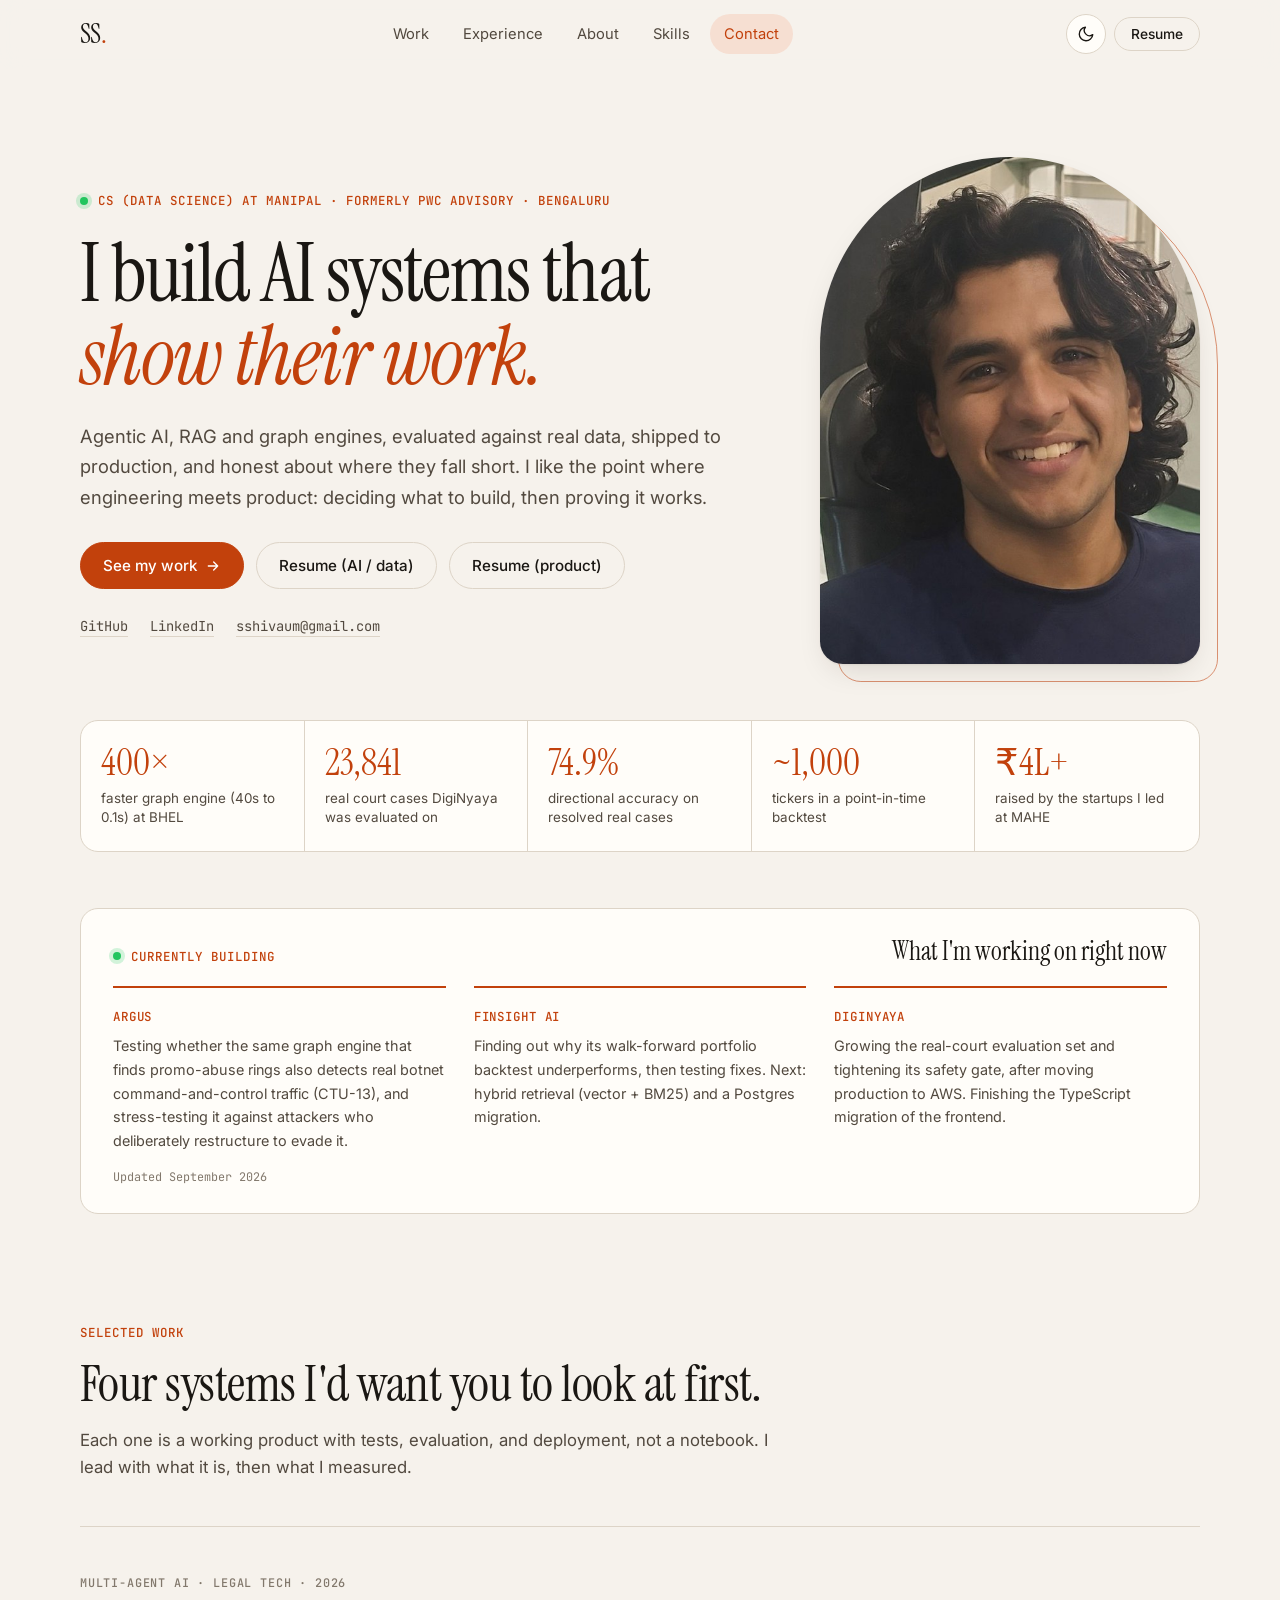
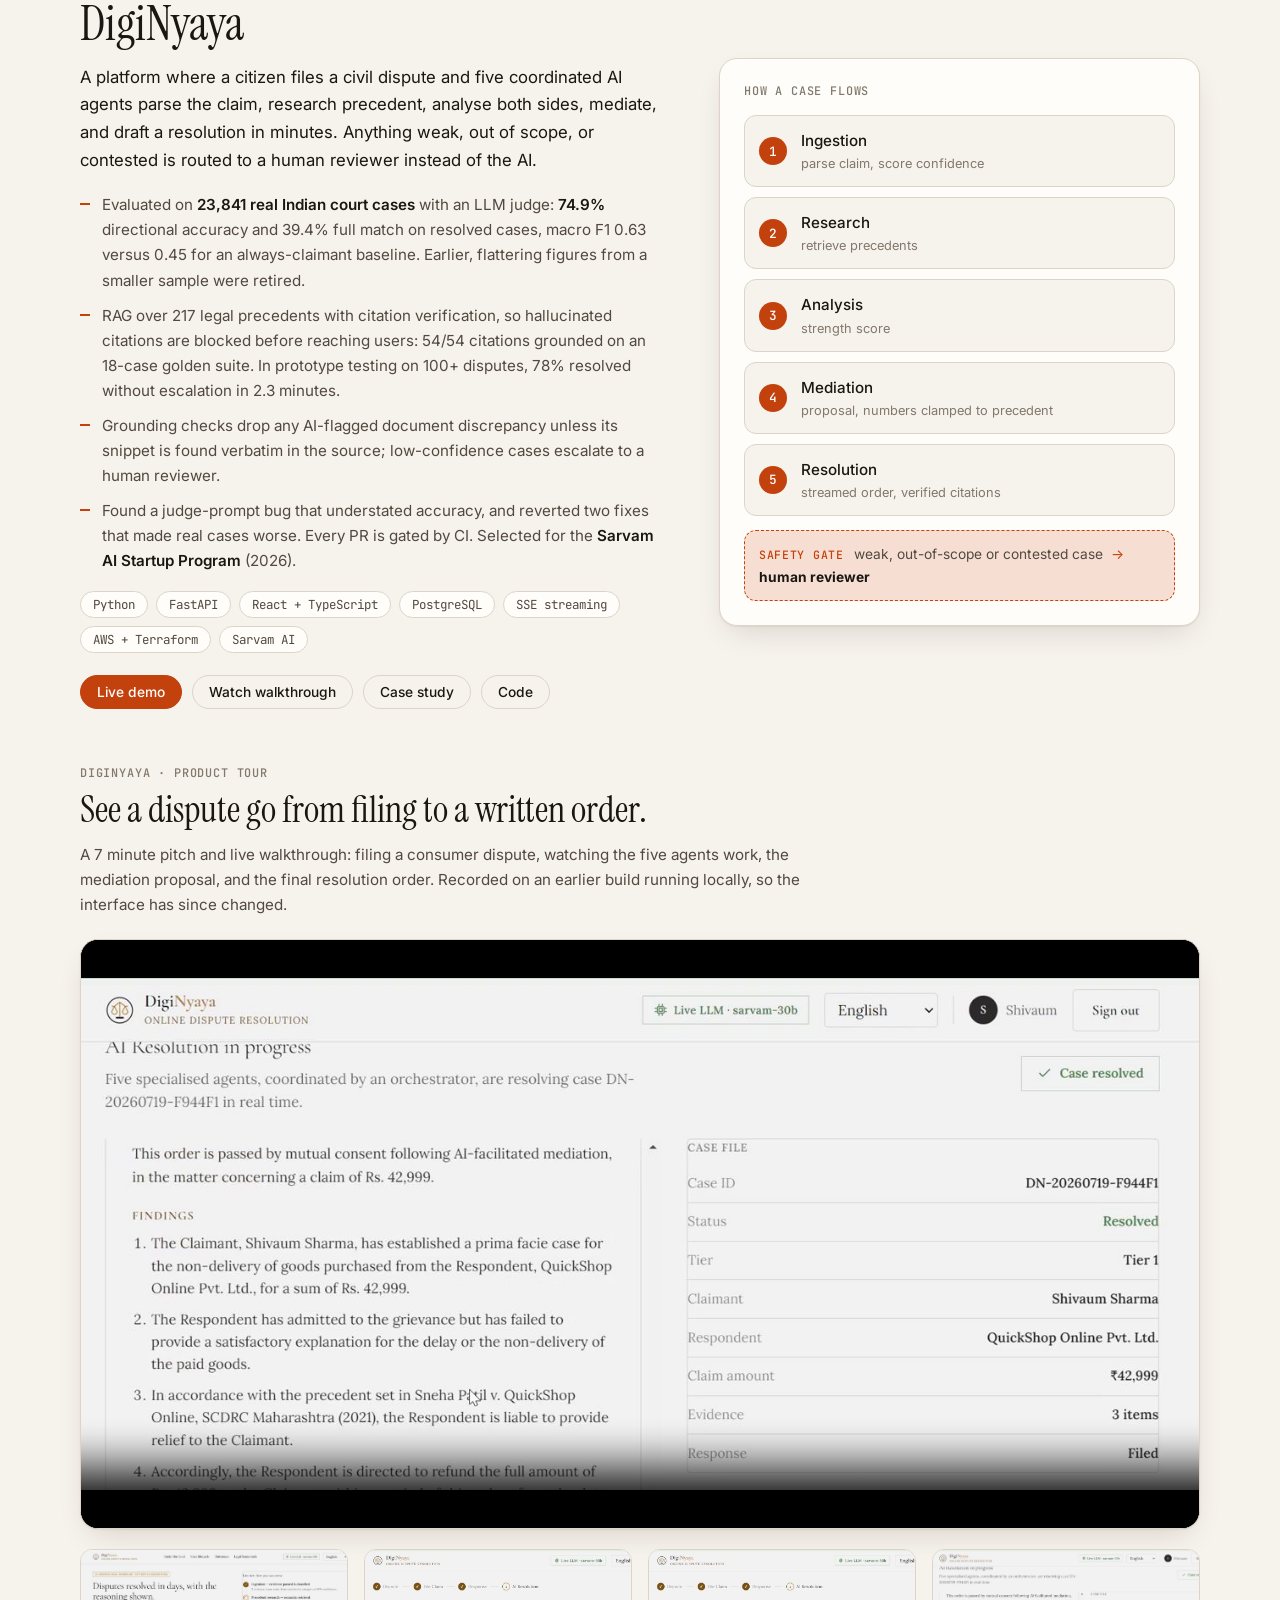
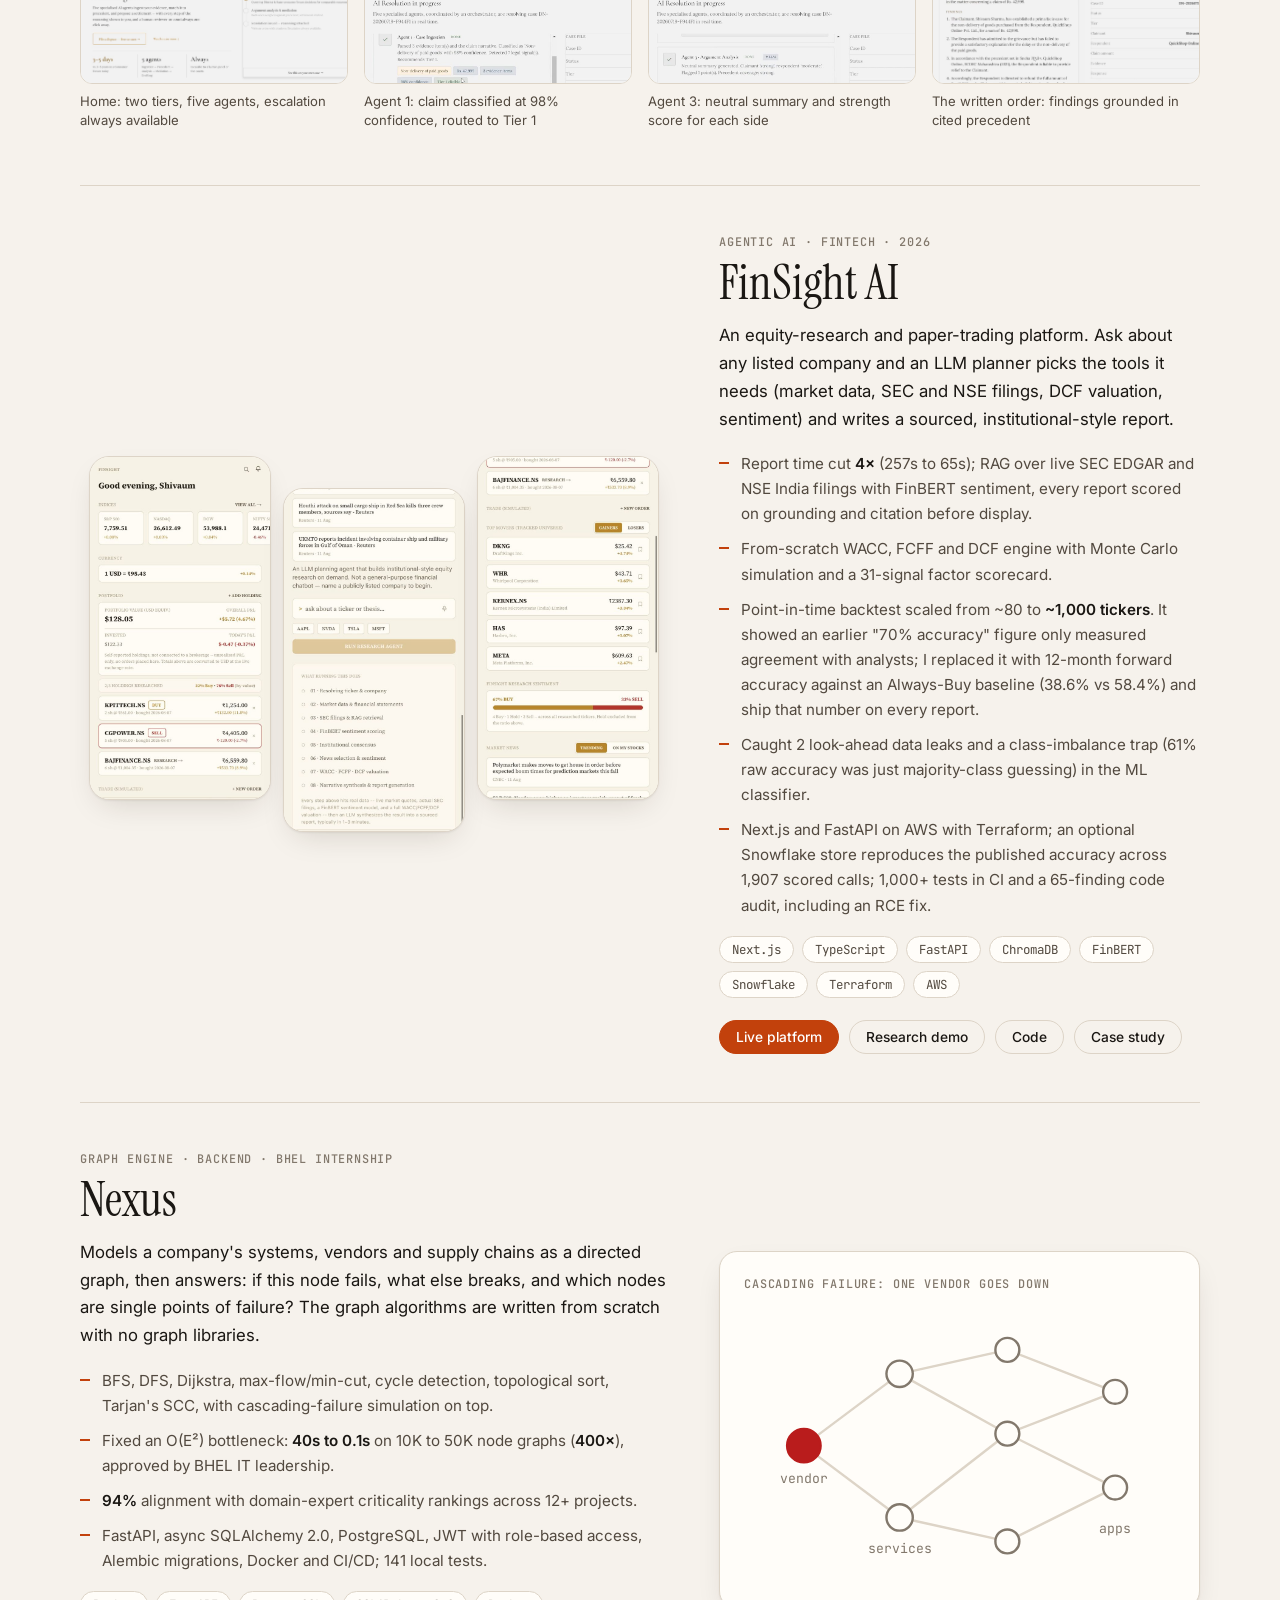
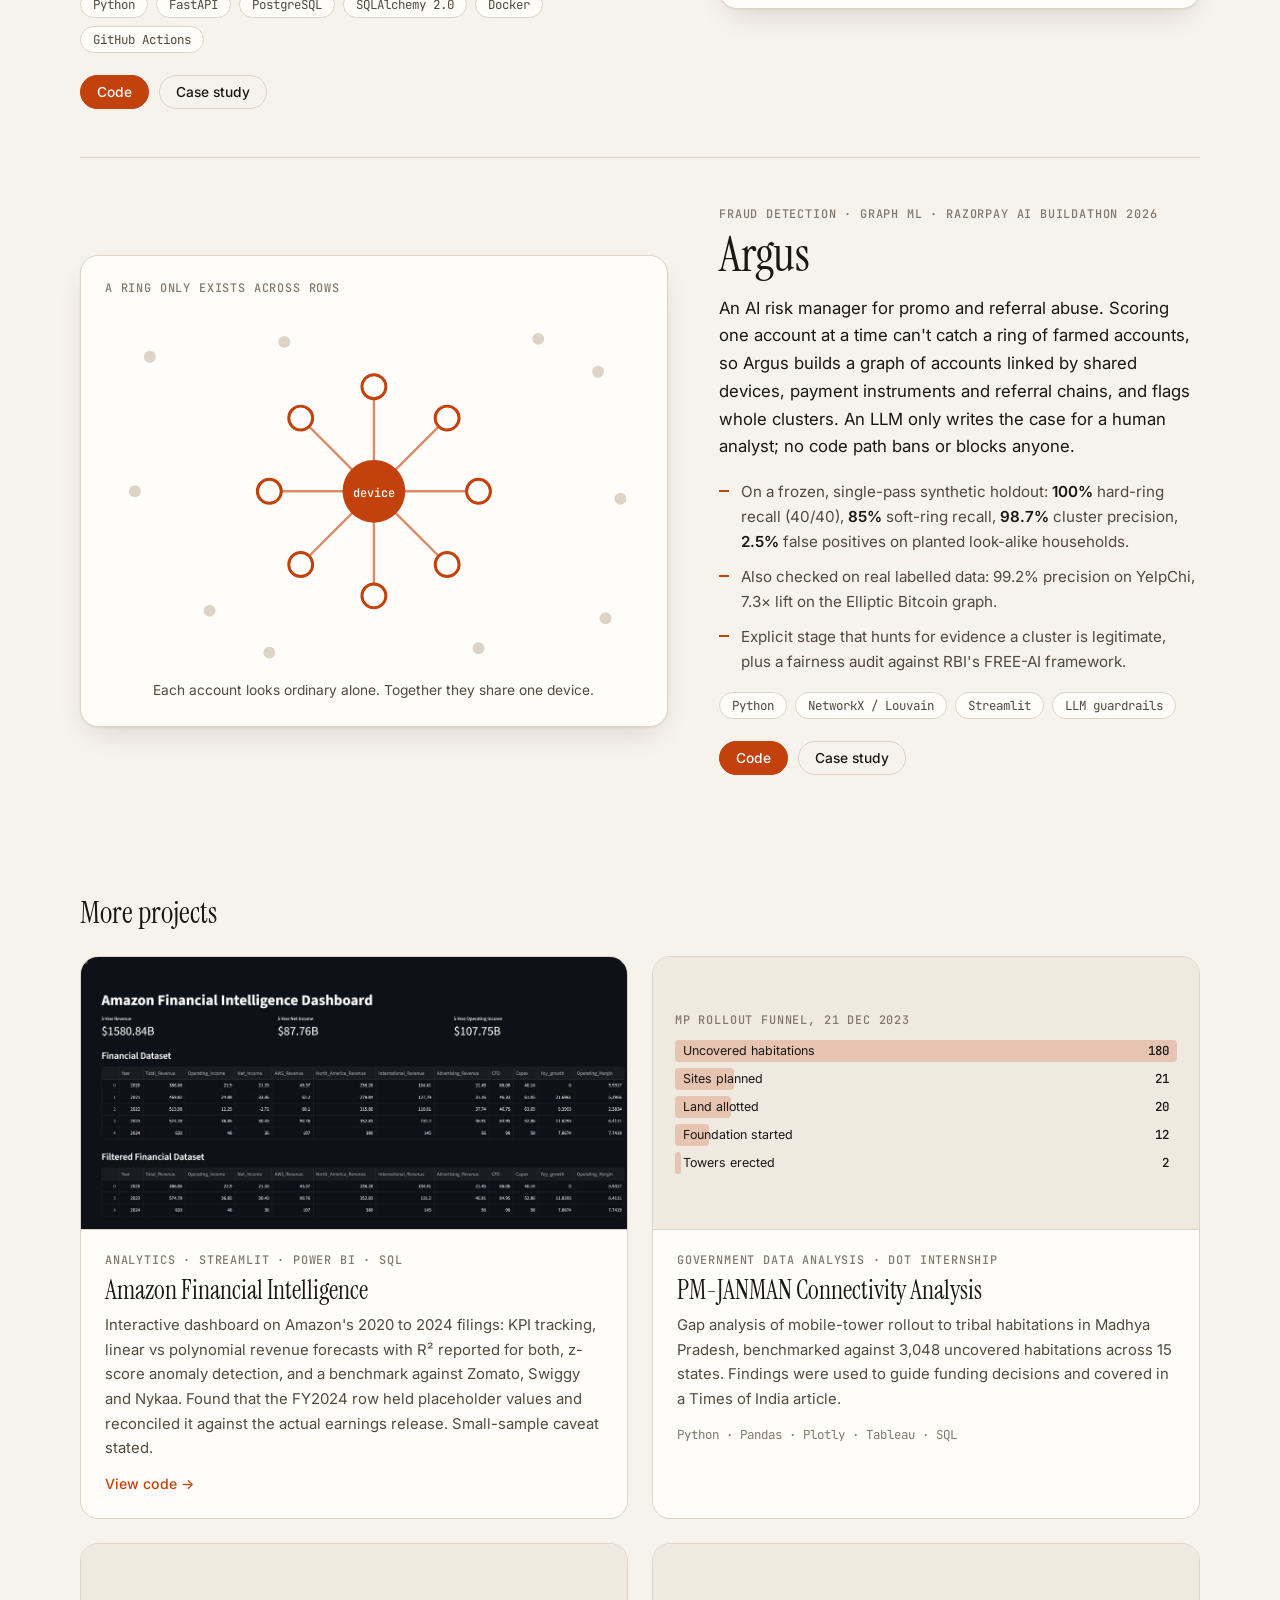
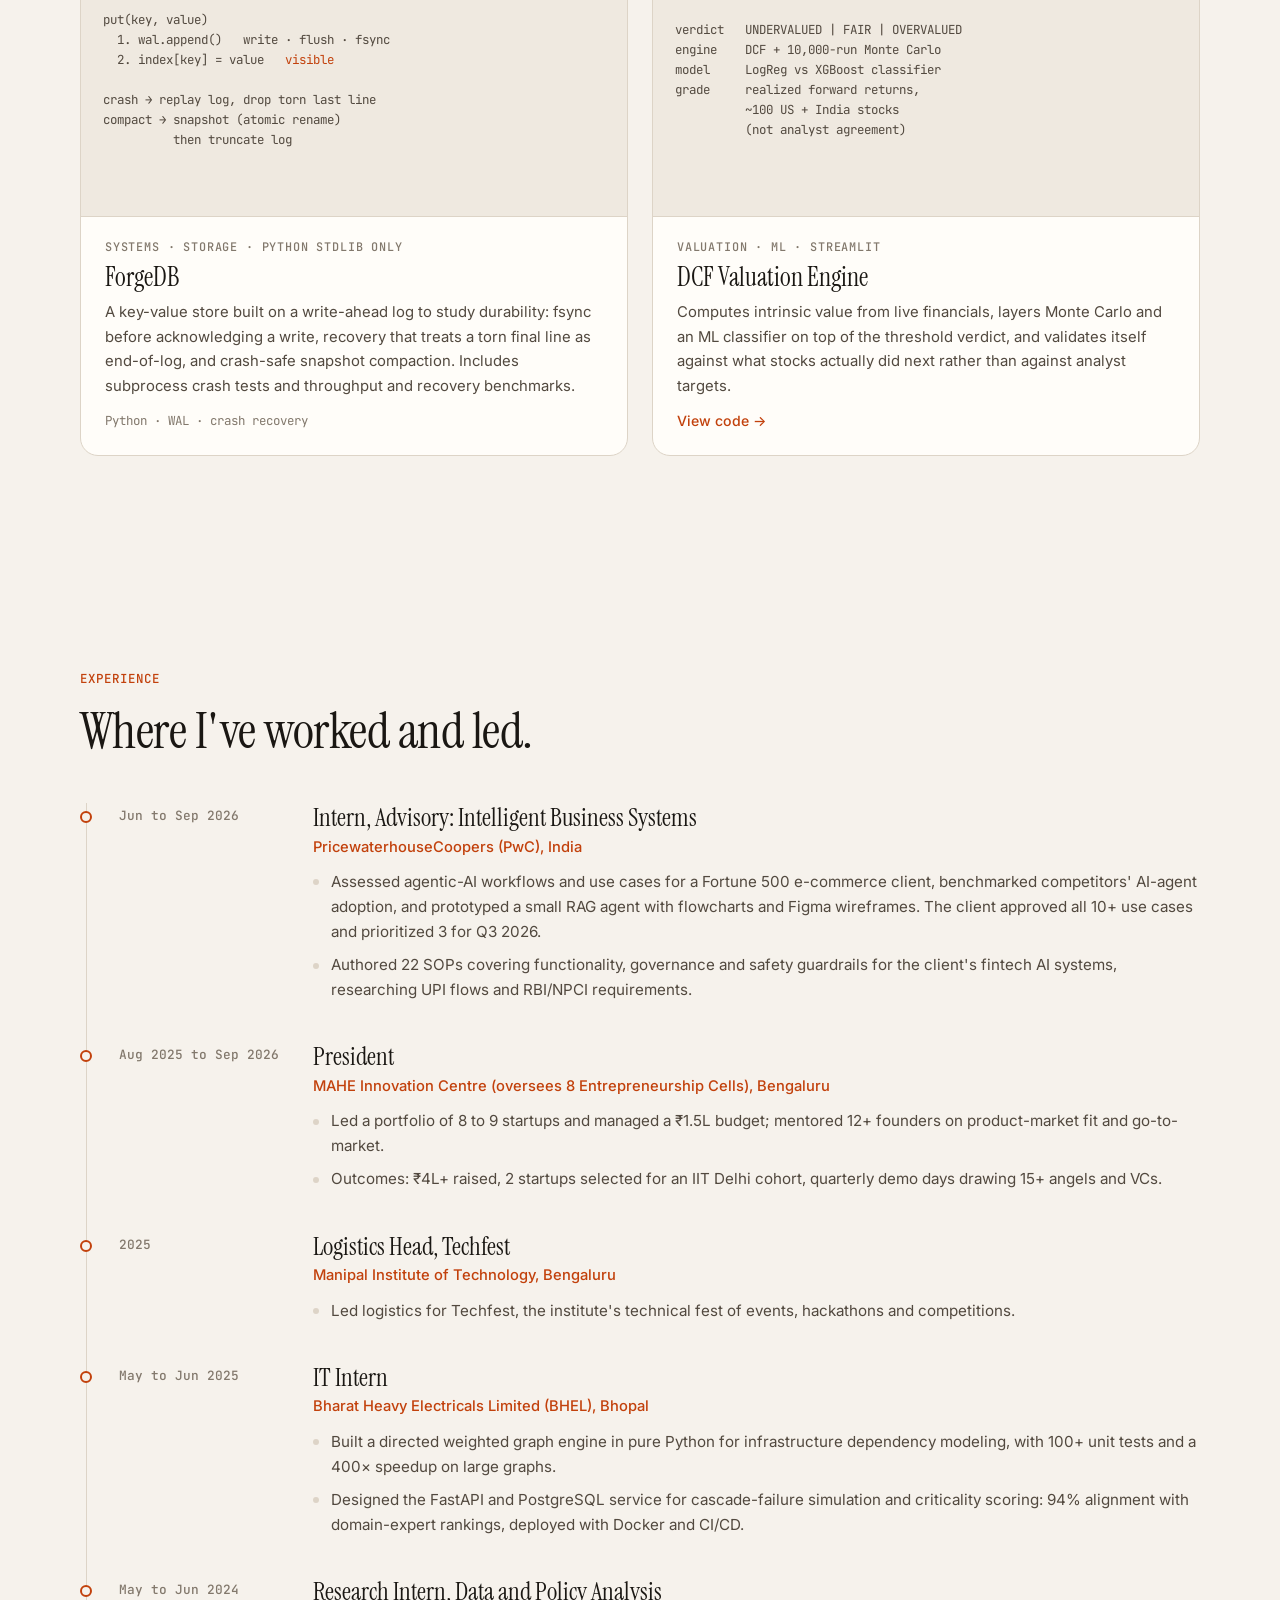
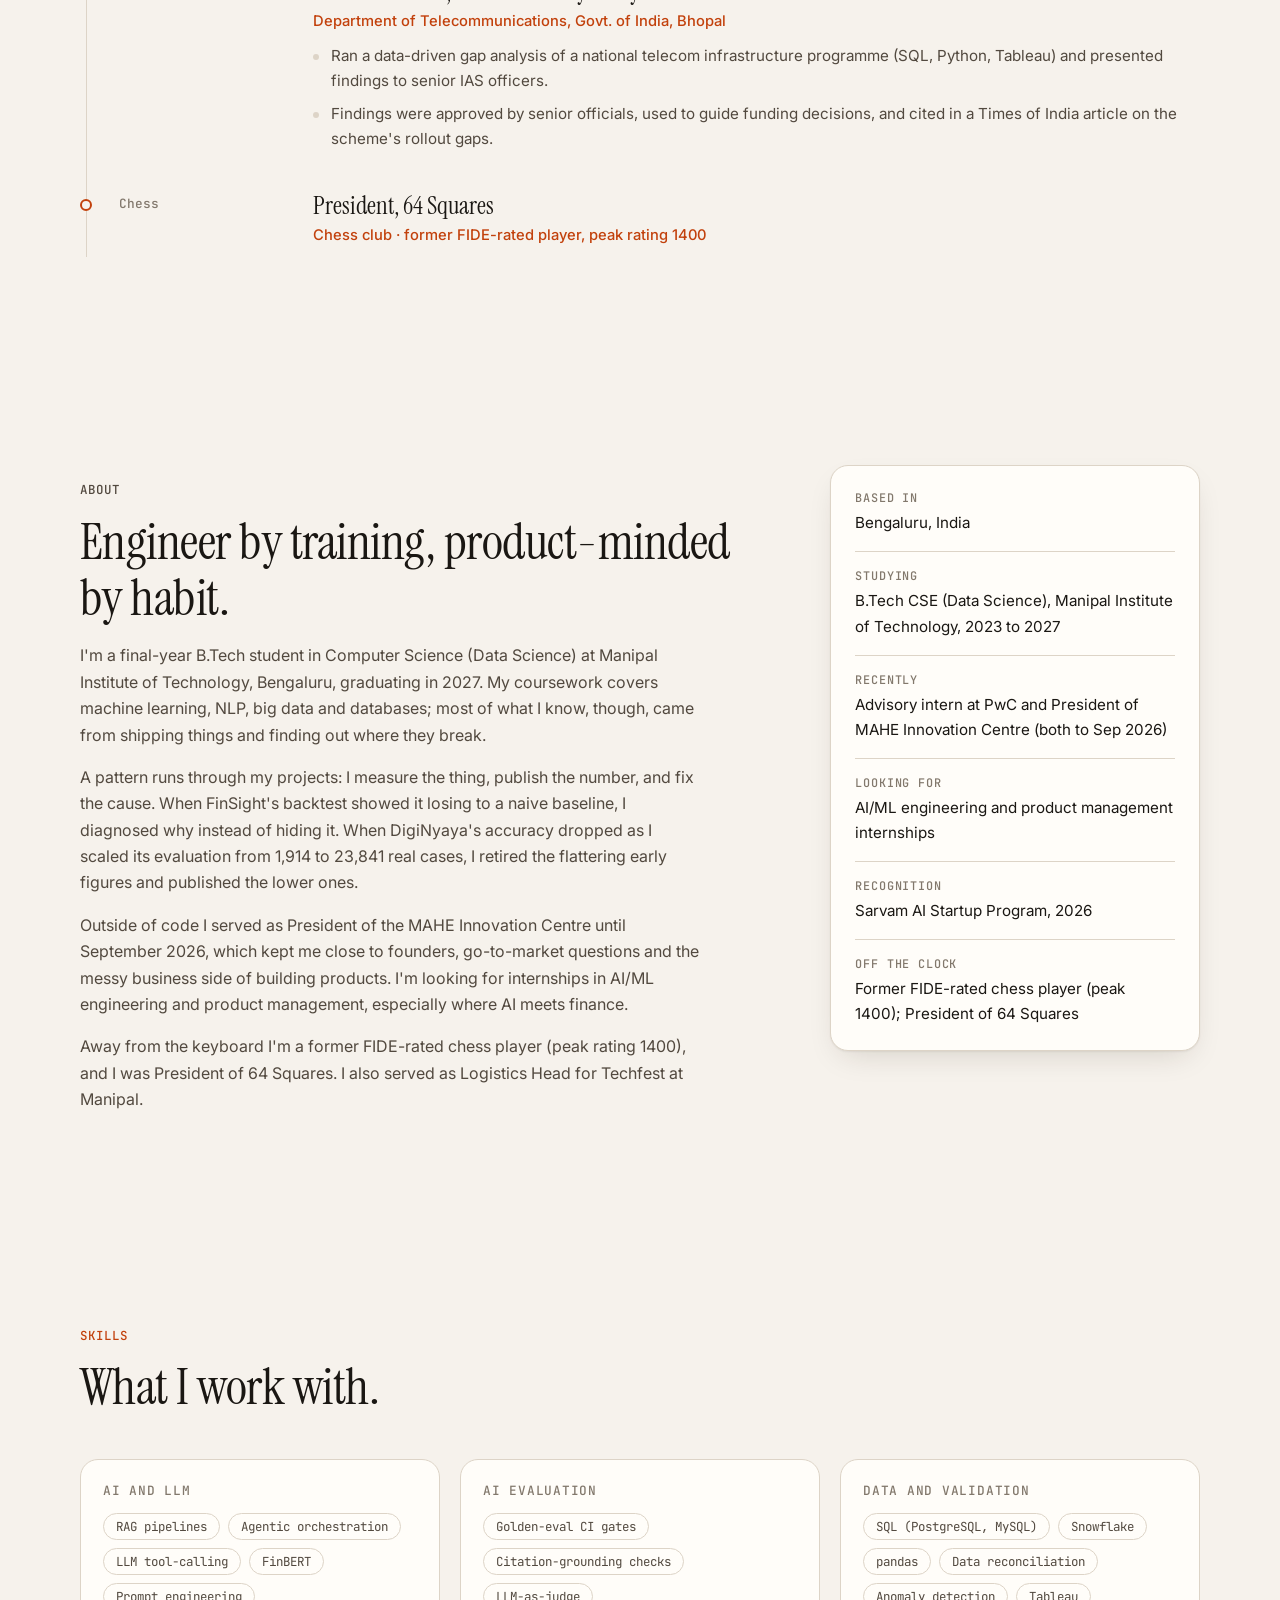
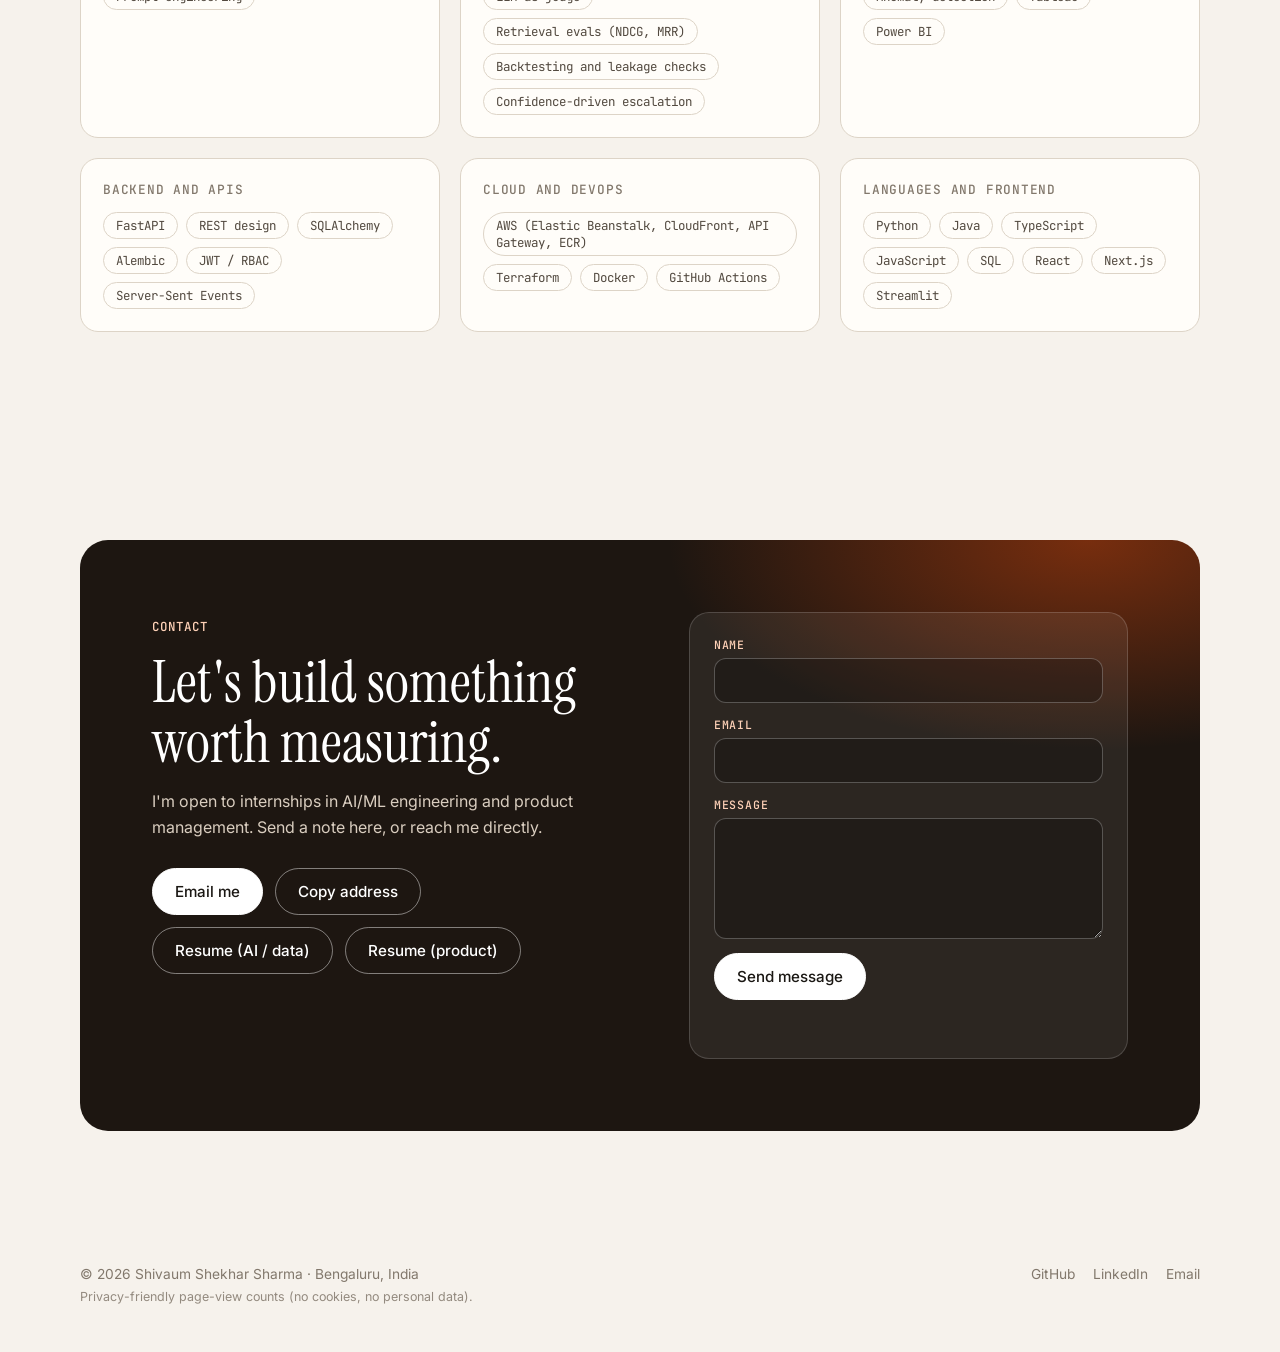
==== commit 0adbdb61: "Add peak FIDE rating to About and timeline Co-Authored-By: Claude Sonnet 5 <noreply@anthropic.com>" ====
--- a/index.html
+++ b/index.html
@@ -425,7 +425,7 @@
                     <div class="tl__when">Chess</div>
                     <div class="tl__what">
                         <h3>President, 64 Squares</h3>
-                        <p class="tl__org">Chess club &middot; former FIDE-rated player</p>
+                        <p class="tl__org">Chess club &middot; former FIDE-rated player, peak rating 1400</p>
                     </div>
                 </li>
             </ol>
@@ -439,7 +439,7 @@
                 <p>I'm a final-year B.Tech student in Computer Science (Data Science) at Manipal Institute of Technology, Bengaluru, graduating in 2027. My coursework covers machine learning, NLP, big data and databases; most of what I know, though, came from shipping things and finding out where they break.</p>
                 <p>A pattern runs through my projects: I measure the thing, publish the number, and fix the cause. When FinSight's backtest showed it losing to a naive baseline, I diagnosed why instead of hiding it. When DigiNyaya's accuracy dropped as I scaled its evaluation from 1,914 to 23,841 real cases, I retired the flattering early figures and published the lower ones.</p>
                 <p>Outside of code I served as President of the MAHE Innovation Centre until September 2026, which kept me close to founders, go-to-market questions and the messy business side of building products. I'm looking for internships in AI/ML engineering and product management, especially where AI meets finance.</p>
-                <p>Away from the keyboard I'm a former FIDE-rated chess player, and I was President of 64 Squares. I also served as Logistics Head for Techfest at Manipal.</p>
+                <p>Away from the keyboard I'm a former FIDE-rated chess player (peak rating 1400), and I was President of 64 Squares. I also served as Logistics Head for Techfest at Manipal.</p>
             </div>
             <aside class="facts reveal" aria-label="Quick facts">
                 <dl>
@@ -448,7 +448,7 @@
                     <div><dt>Recently</dt><dd>Advisory intern at PwC and President of MAHE Innovation Centre (both to Sep 2026)</dd></div>
                     <div><dt>Looking for</dt><dd>AI/ML engineering and product management internships</dd></div>
                     <div><dt>Recognition</dt><dd>Sarvam AI Startup Program, 2026</dd></div>
-                    <div><dt>Off the clock</dt><dd>Former FIDE-rated chess player; President of 64 Squares</dd></div>
+                    <div><dt>Off the clock</dt><dd>Former FIDE-rated chess player (peak 1400); President of 64 Squares</dd></div>
                 </dl>
             </aside>
         </section>
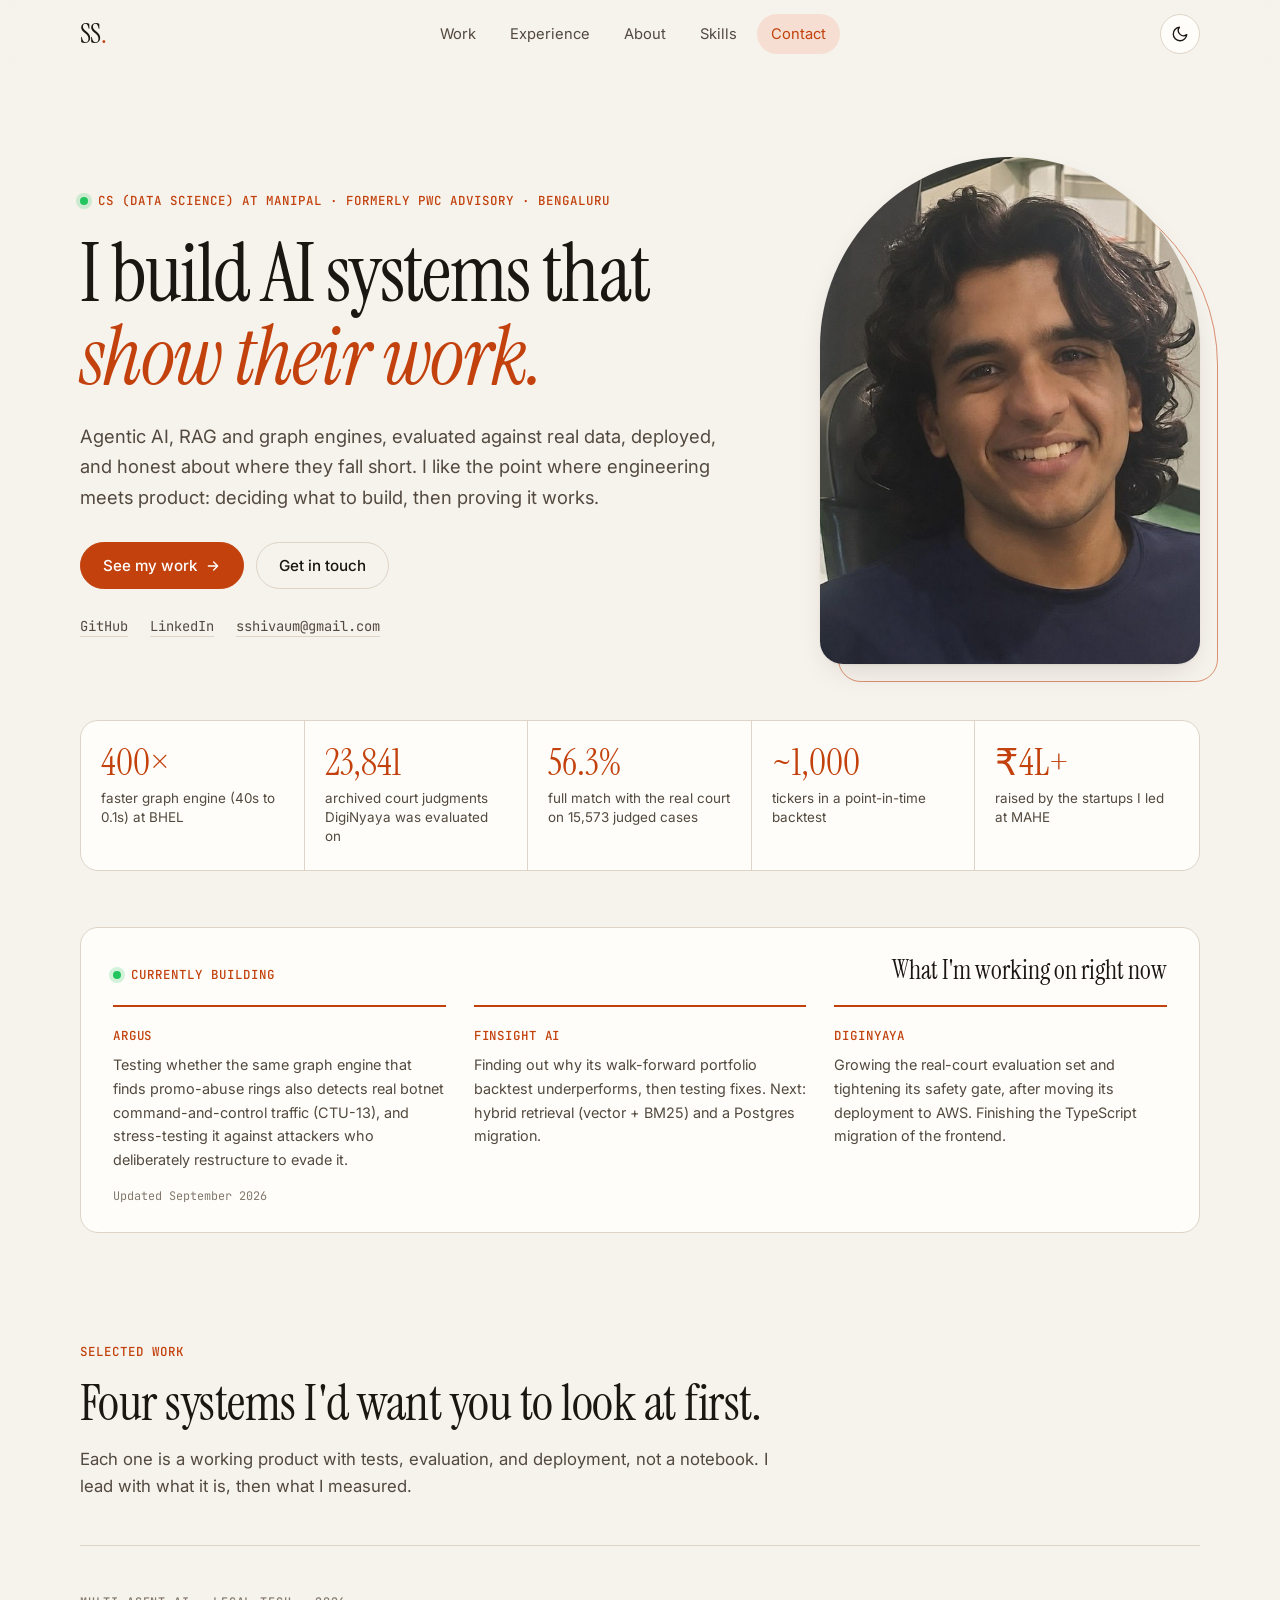
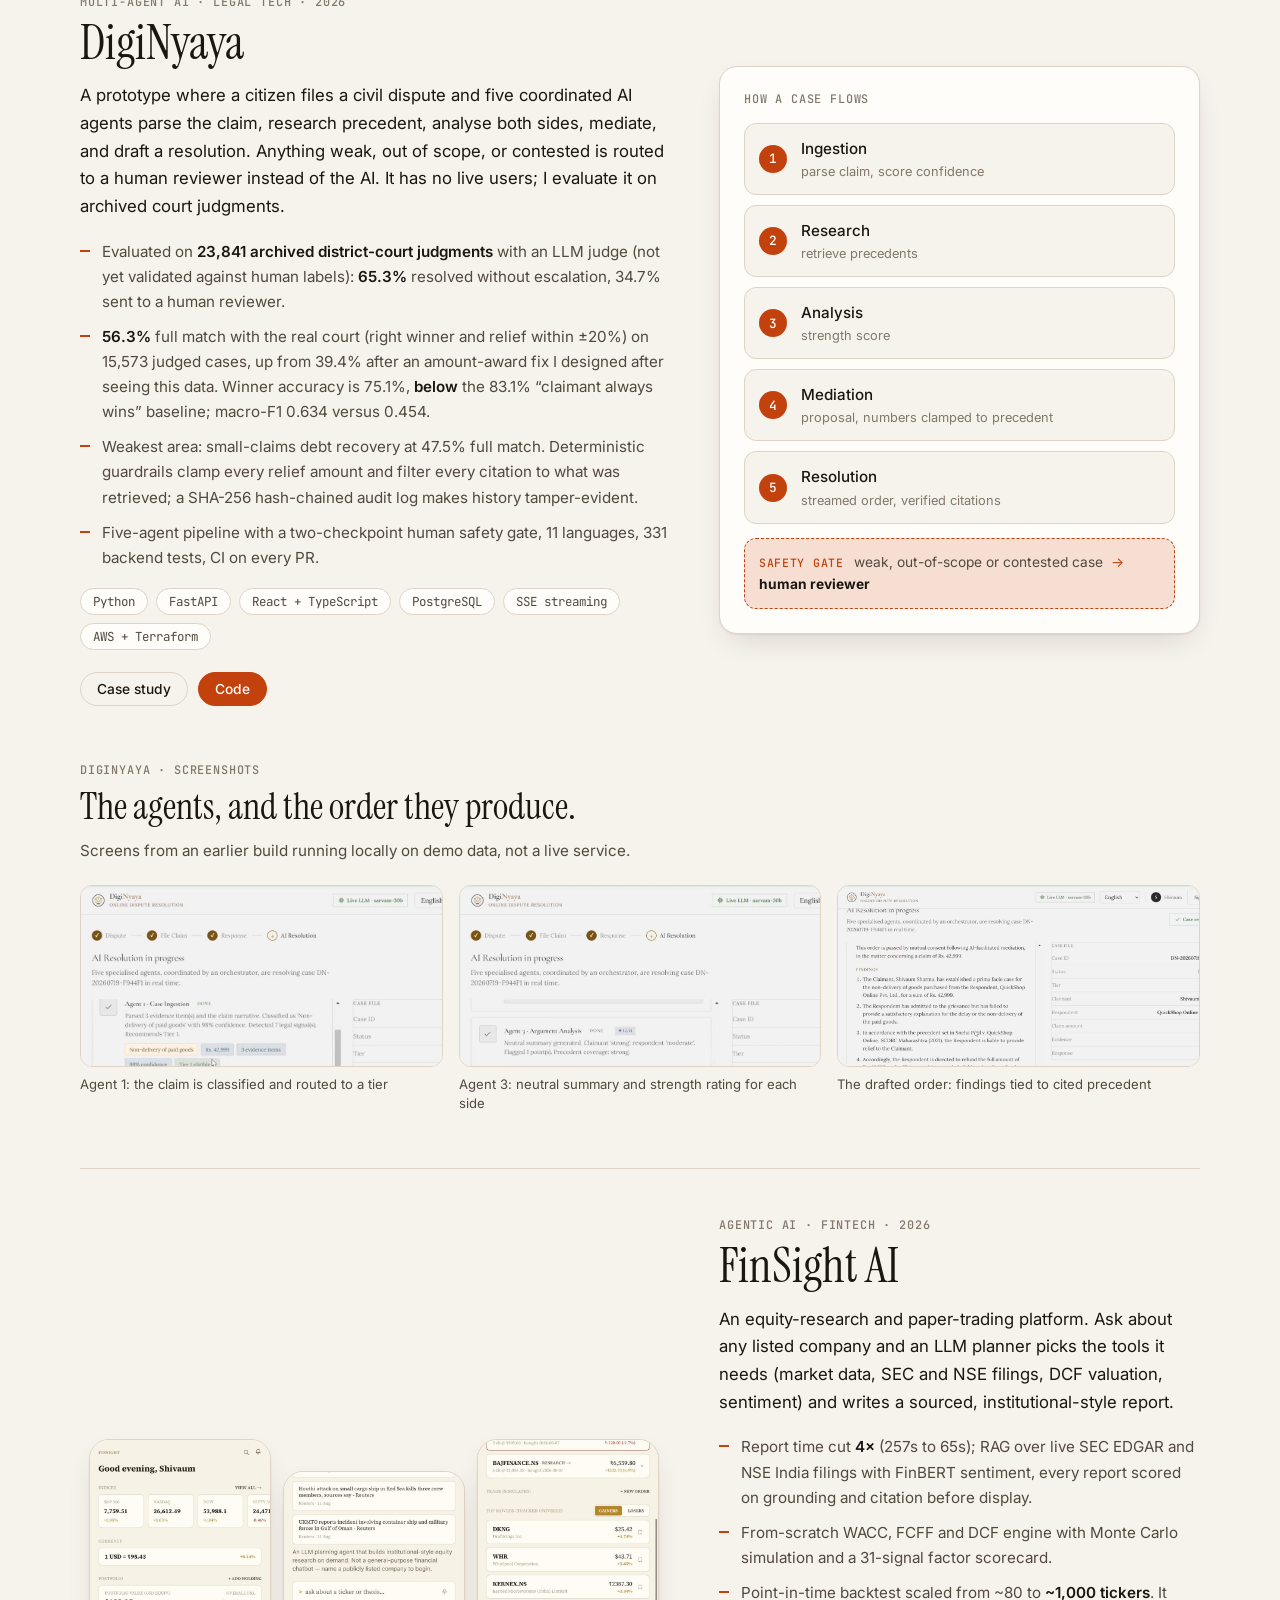
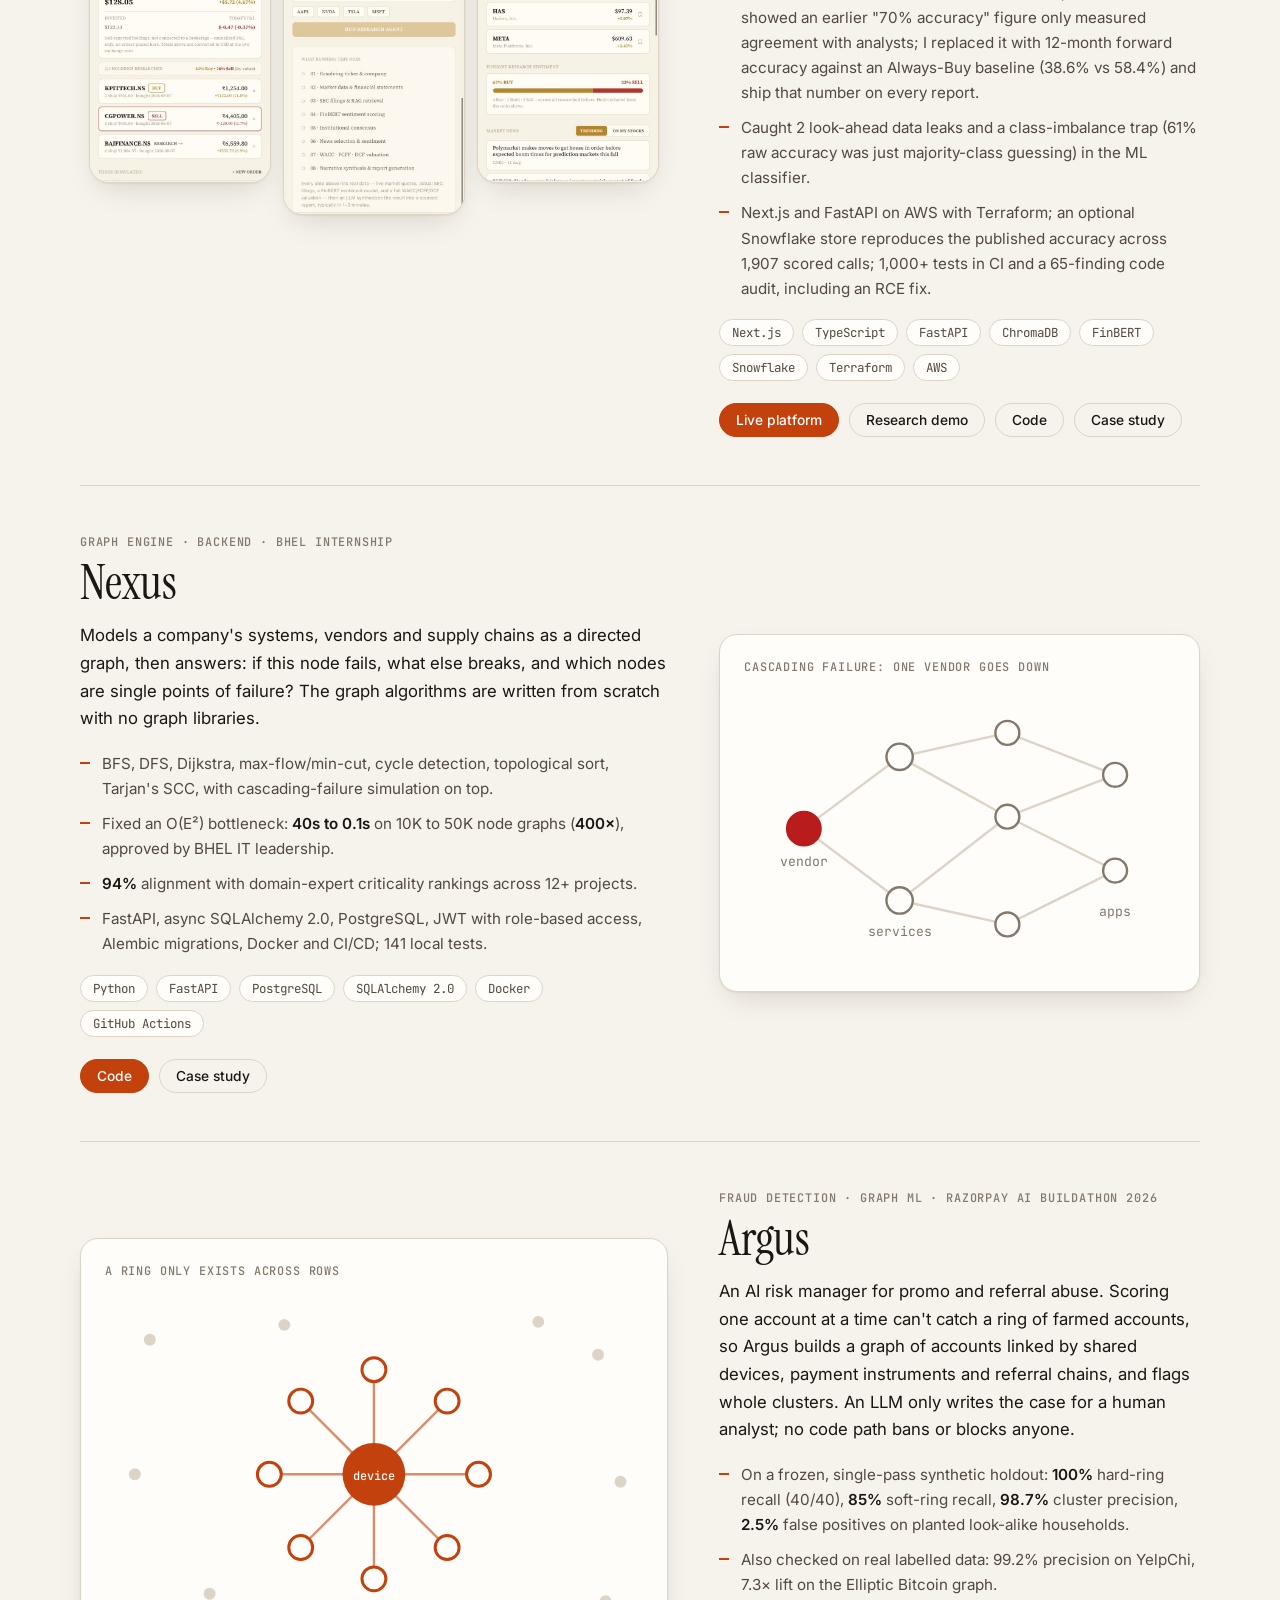
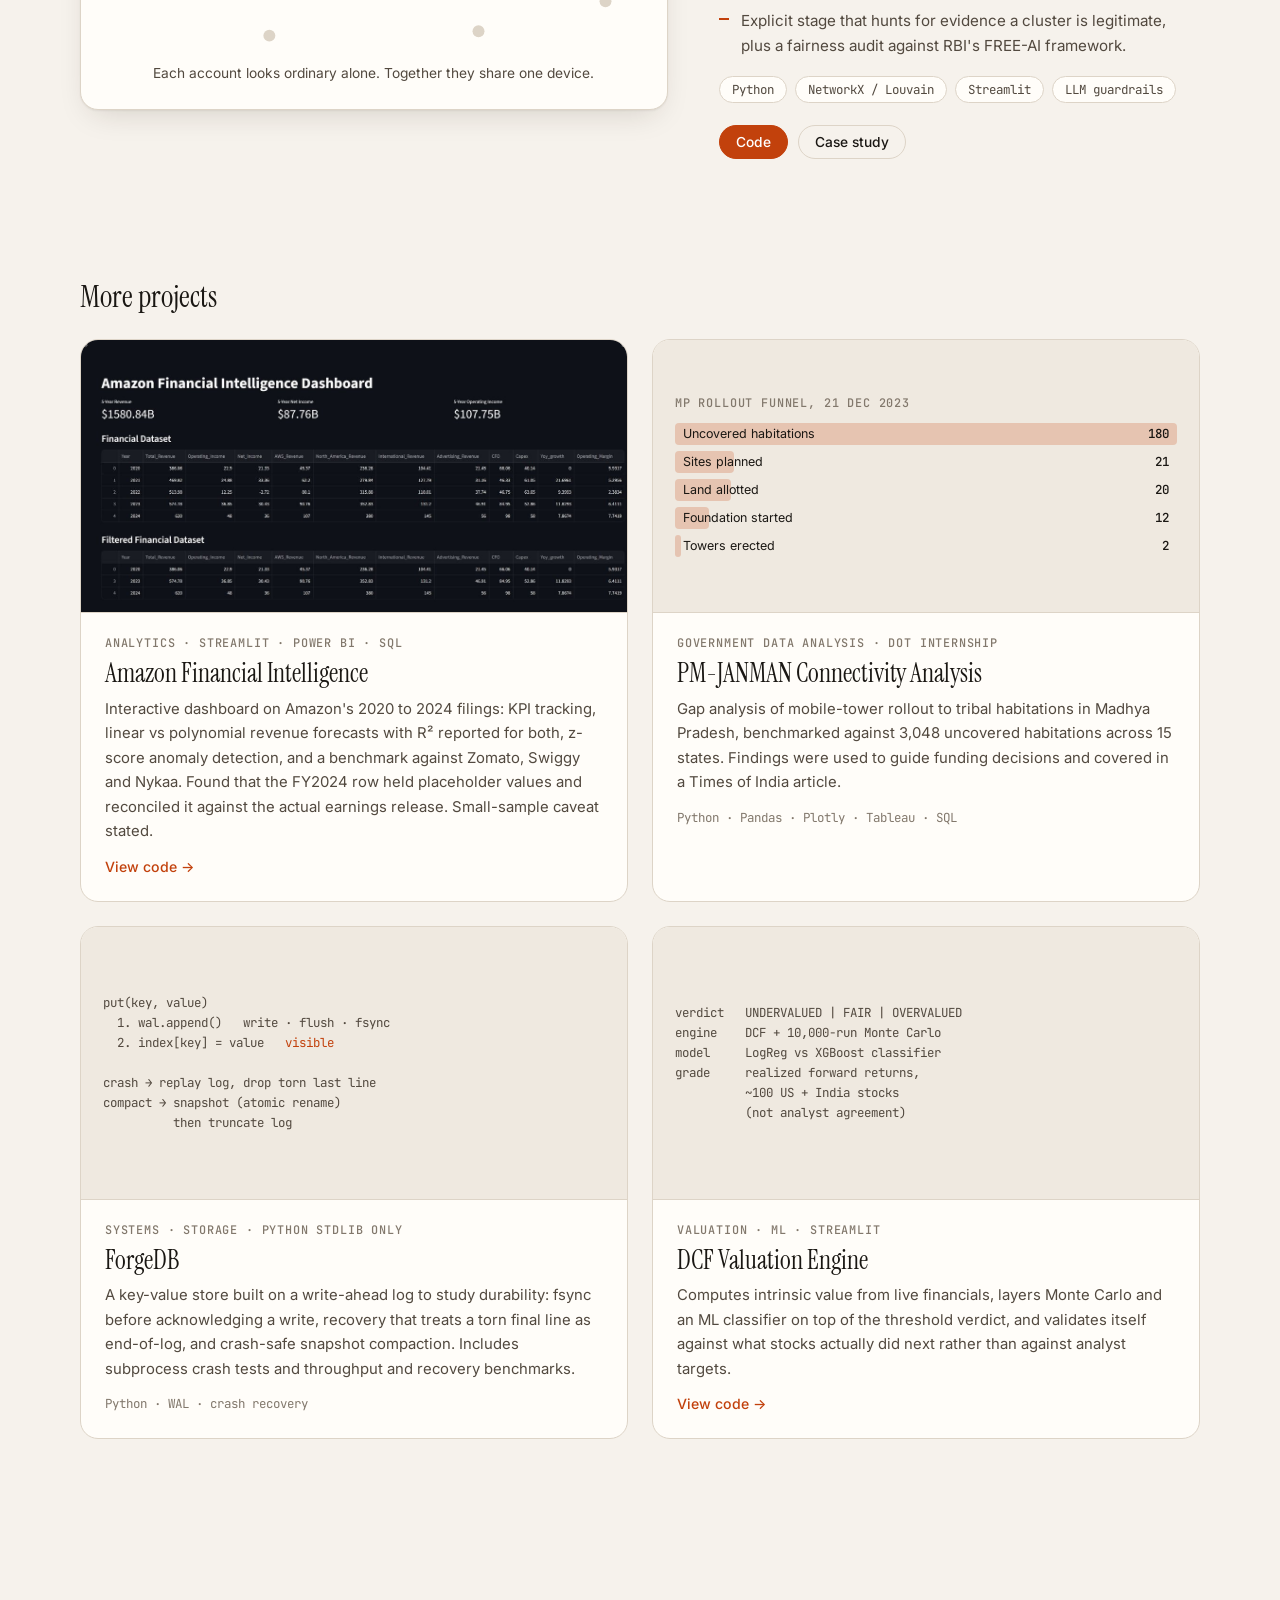
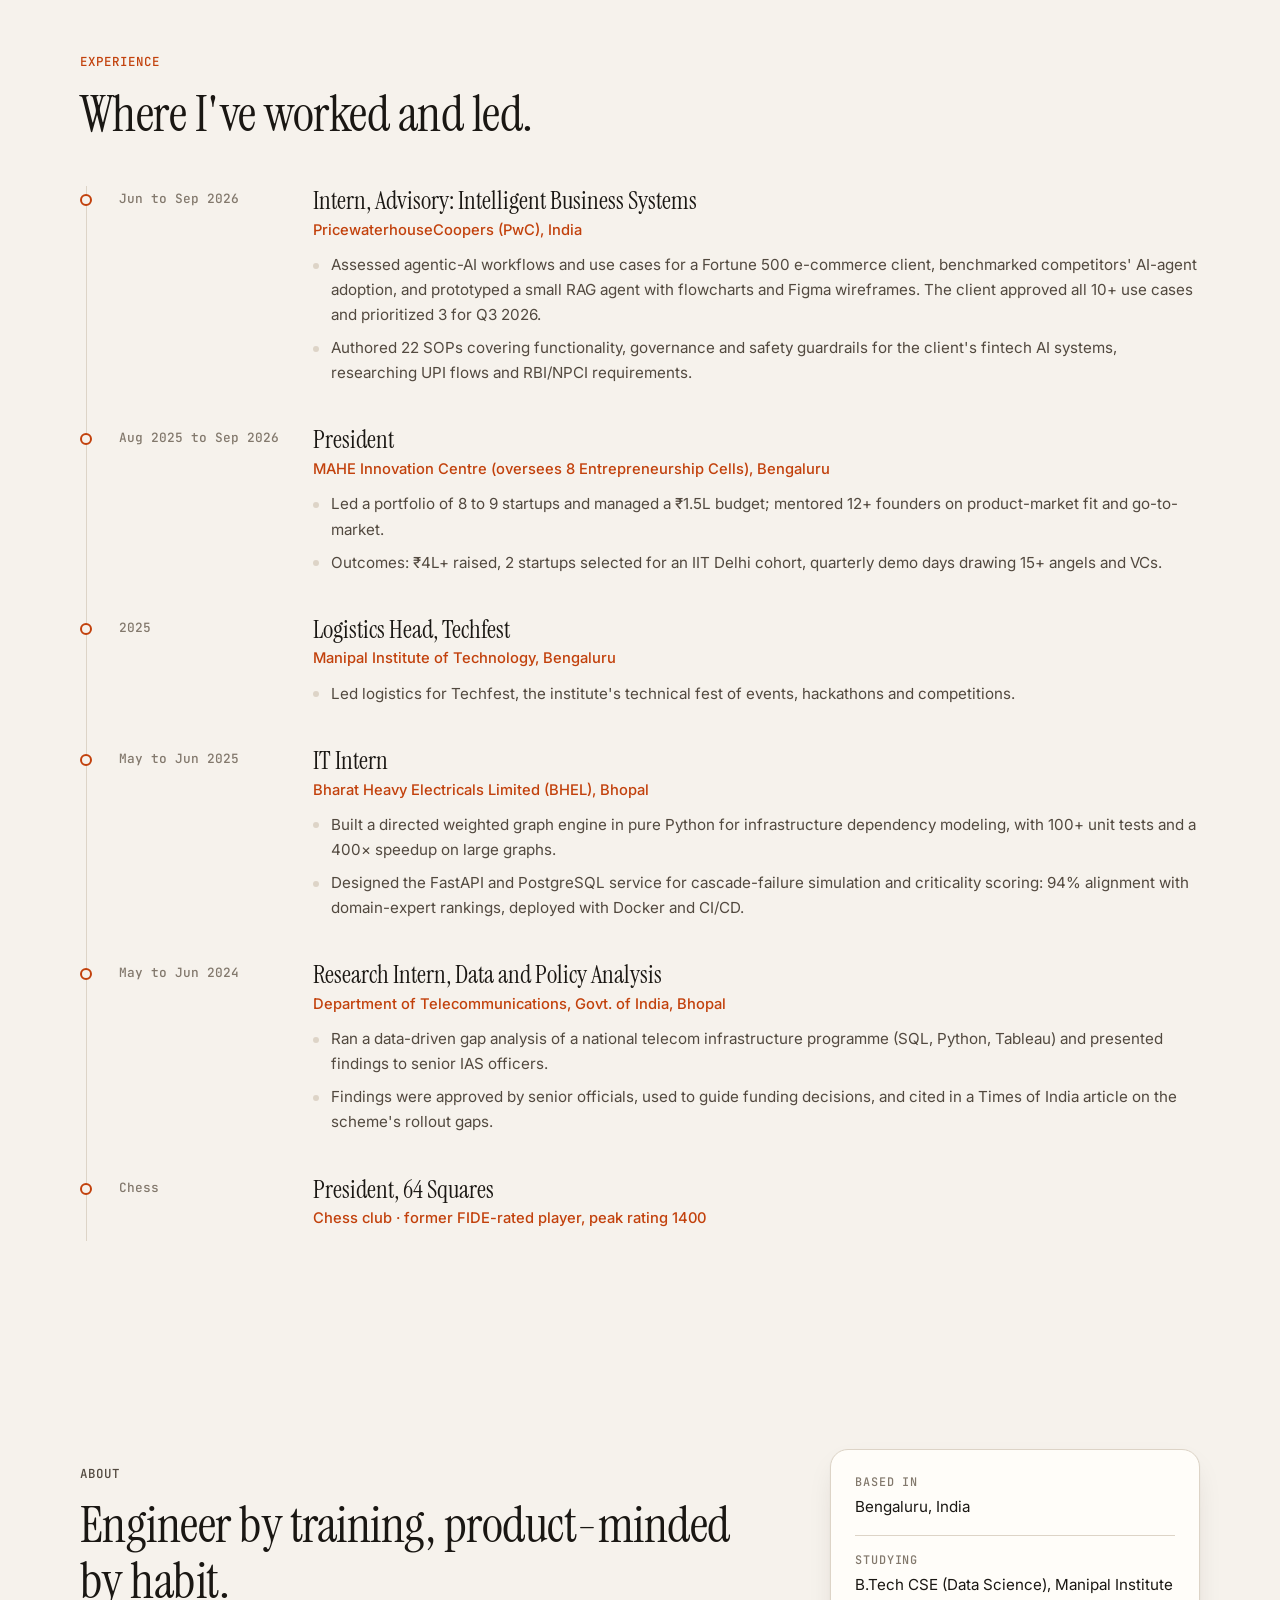
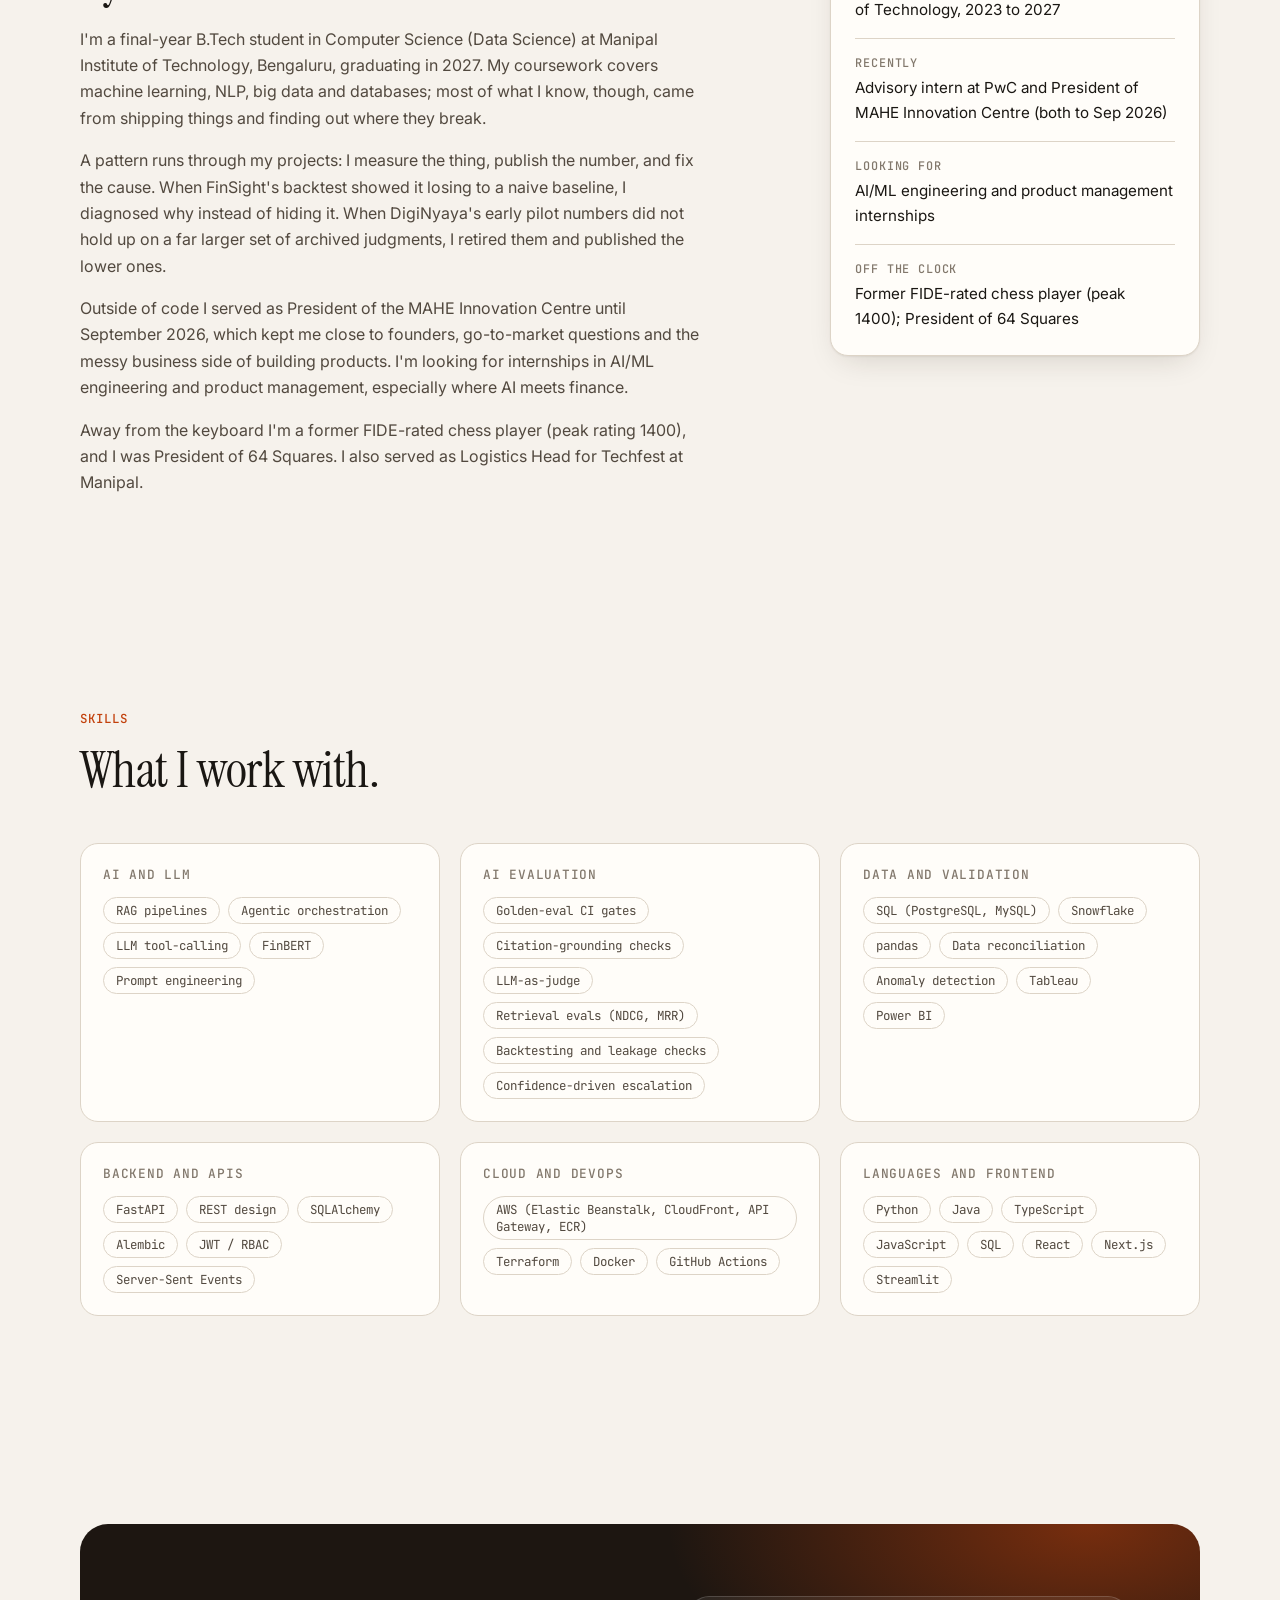
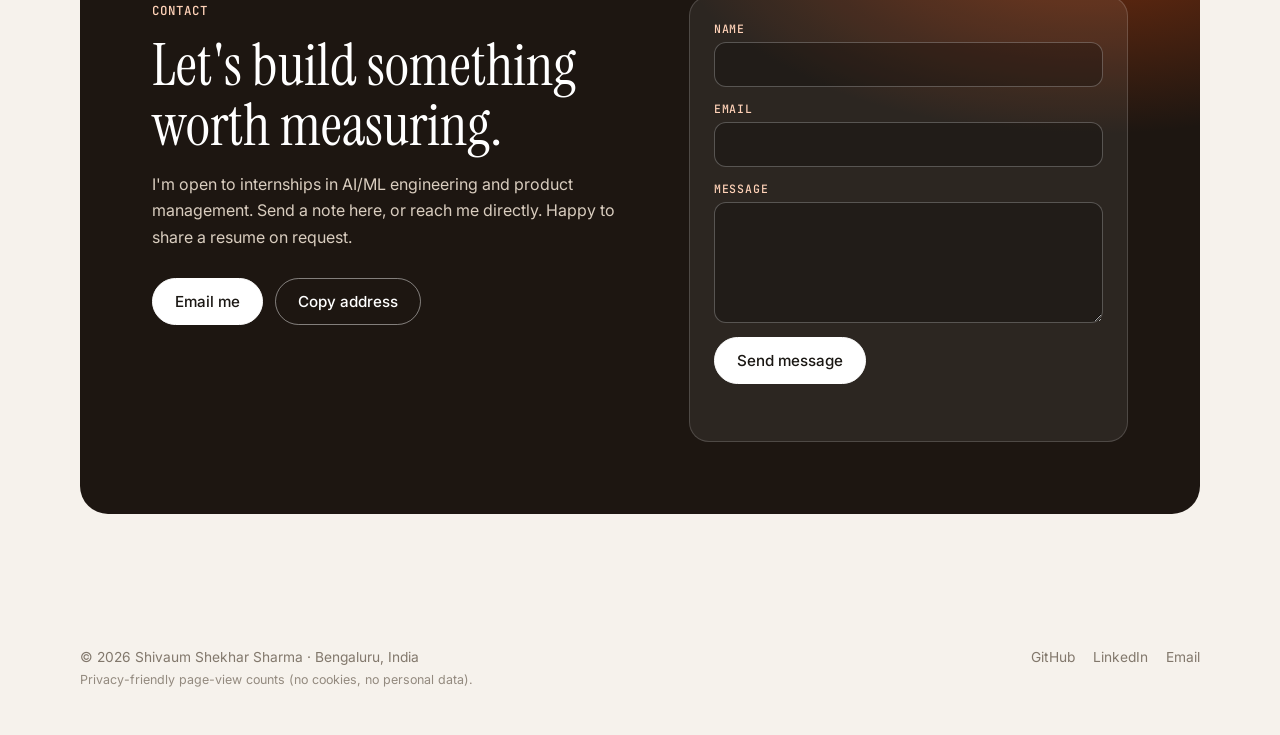
==== commit d789e78e: "Align the live site with the DigiNyaya claims policy - Replace banned and superseded DigiNyaya figur" ====
--- a/index.html
+++ b/index.html
@@ -5,9 +5,9 @@
     <meta charset="UTF-8">
     <meta name="viewport" content="width=device-width, initial-scale=1.0">
     <title>Shivaum Shekhar Sharma | AI Engineer</title>
-    <meta name="description" content="Shivaum Shekhar Sharma builds agentic AI, RAG and graph systems that are evaluated against real data and shipped to production. CS (Data Science) at Manipal, Bengaluru.">
+    <meta name="description" content="Shivaum Shekhar Sharma builds agentic AI, RAG and graph systems that are evaluated against real data and deployed. CS (Data Science) at Manipal, Bengaluru.">
     <meta property="og:title" content="Shivaum Shekhar Sharma | AI Engineer">
-    <meta property="og:description" content="Agentic AI, RAG and graph systems: evaluated against real data, shipped to production, honest about where they fall short.">
+    <meta property="og:description" content="Agentic AI, RAG and graph systems: evaluated against real data, deployed, honest about where they fall short.">
     <meta property="og:type" content="website">
     <meta property="og:image" content="assets/img/shivaum.jpg">
     <meta name="theme-color" content="#f6f2ec">
@@ -15,7 +15,7 @@
     <link rel="preconnect" href="https://fonts.googleapis.com">
     <link rel="preconnect" href="https://fonts.gstatic.com" crossorigin>
     <link href="https://fonts.googleapis.com/css2?family=Inter:wght@400;500;600&family=Instrument+Serif:ital@0;1&family=JetBrains+Mono:wght@400;500&display=swap" rel="stylesheet">
-    <link rel="stylesheet" href="style.css?v=3">
+    <link rel="stylesheet" href="style.css?v=4">
     <script>
         // Apply saved theme before first paint to avoid a flash
         try { var t = localStorage.getItem('theme'); if (t) document.documentElement.setAttribute('data-theme', t); } catch (e) {}
@@ -40,7 +40,6 @@
                     <svg class="i-moon" viewBox="0 0 24 24" width="18" height="18" fill="none" stroke="currentColor" stroke-width="1.8" stroke-linecap="round" stroke-linejoin="round" aria-hidden="true"><path d="M21 12.8A9 9 0 1 1 11.2 3a7 7 0 0 0 9.8 9.8z"/></svg>
                     <svg class="i-sun" viewBox="0 0 24 24" width="18" height="18" fill="none" stroke="currentColor" stroke-width="1.8" stroke-linecap="round" stroke-linejoin="round" aria-hidden="true"><circle cx="12" cy="12" r="4"/><path d="M12 2v2M12 20v2M4.9 4.9l1.4 1.4M17.7 17.7l1.4 1.4M2 12h2M20 12h2M4.9 19.1l1.4-1.4M17.7 6.3l1.4-1.4"/></svg>
                 </button>
-                <a class="btn btn--small btn--ghost nav__resume" href="assets/Shivaum_Sharma_Resume.pdf" target="_blank" rel="noopener">Resume</a>
                 <button class="icon-btn nav__burger" id="nav-toggle" type="button" aria-label="Open menu" aria-expanded="false" aria-controls="nav-list">
                     <svg viewBox="0 0 24 24" width="20" height="20" fill="none" stroke="currentColor" stroke-width="1.8" stroke-linecap="round" aria-hidden="true"><path d="M4 7h16M4 12h16M4 17h16"/></svg>
                 </button>
@@ -54,13 +53,12 @@
             <div class="hero__copy">
                 <p class="eyebrow"><span class="dot" aria-hidden="true"></span> CS (Data Science) at Manipal · Formerly PwC Advisory · Bengaluru</p>
                 <h1 class="hero__title">I build AI systems that <em>show their work.</em></h1>
-                <p class="hero__lead">Agentic AI, RAG and graph engines, evaluated against real data, shipped to production, and honest about where they fall short. I like the point where engineering meets product: deciding what to build, then proving it works.</p>
+                <p class="hero__lead">Agentic AI, RAG and graph engines, evaluated against real data, deployed, and honest about where they fall short. I like the point where engineering meets product: deciding what to build, then proving it works.</p>
                 <div class="hero__cta">
                     <a class="btn" href="#work">See my work
                         <svg viewBox="0 0 24 24" width="16" height="16" fill="none" stroke="currentColor" stroke-width="2" stroke-linecap="round" stroke-linejoin="round" aria-hidden="true"><path d="M5 12h14M13 6l6 6-6 6"/></svg>
                     </a>
-                    <a class="btn btn--ghost" href="assets/Shivaum_Sharma_Resume.pdf" target="_blank" rel="noopener">Resume (AI / data)</a>
-                    <a class="btn btn--ghost" href="assets/Shivaum_Sharma_Resume_Product.pdf" target="_blank" rel="noopener">Resume (product)</a>
+                    <a class="btn btn--ghost" href="#contact">Get in touch</a>
                 </div>
                 <ul class="hero__links" aria-label="Profiles">
                     <li><a href="https://github.com/shivaumsharma" target="_blank" rel="noopener">GitHub</a></li>
@@ -76,8 +74,8 @@
         <!-- NUMBERS -->
         <section class="wrap stats reveal" aria-label="Selected results">
             <div class="stat"><strong>400×</strong><span>faster graph engine (40s to 0.1s) at BHEL</span></div>
-            <div class="stat"><strong>23,841</strong><span>real court cases DigiNyaya was evaluated on</span></div>
-            <div class="stat"><strong>74.9%</strong><span>directional accuracy on resolved real cases</span></div>
+            <div class="stat"><strong>23,841</strong><span>archived court judgments DigiNyaya was evaluated on</span></div>
+            <div class="stat"><strong>56.3%</strong><span>full match with the real court on 15,573 judged cases</span></div>
             <div class="stat"><strong>~1,000</strong><span>tickers in a point-in-time backtest</span></div>
             <div class="stat"><strong>₹4L+</strong><span>raised by the startups I led at MAHE</span></div>
         </section>
@@ -99,7 +97,7 @@
                 </li>
                 <li>
                     <b>DigiNyaya</b>
-                    <p>Growing the real-court evaluation set and tightening its safety gate, after moving production to AWS. Finishing the TypeScript migration of the frontend.</p>
+                    <p>Growing the real-court evaluation set and tightening its safety gate, after moving its deployment to AWS. Finishing the TypeScript migration of the frontend.</p>
                 </li>
             </ul>
             <p class="building__stamp">Updated September 2026</p>
@@ -118,19 +116,17 @@
                 <div class="project__body">
                     <p class="project__kicker">Multi-agent AI · Legal tech · 2026</p>
                     <h3 class="project__title">DigiNyaya</h3>
-                    <p class="project__what">A platform where a citizen files a civil dispute and five coordinated AI agents parse the claim, research precedent, analyse both sides, mediate, and draft a resolution in minutes. Anything weak, out of scope, or contested is routed to a human reviewer instead of the AI.</p>
+                    <p class="project__what">A prototype where a citizen files a civil dispute and five coordinated AI agents parse the claim, research precedent, analyse both sides, mediate, and draft a resolution. Anything weak, out of scope, or contested is routed to a human reviewer instead of the AI. It has no live users; I evaluate it on archived court judgments.</p>
                     <ul class="bullets">
-                        <li>Evaluated on <strong>23,841 real Indian court cases</strong> with an LLM judge: <strong>74.9%</strong> directional accuracy and 39.4% full match on resolved cases, macro F1 0.63 versus 0.45 for an always-claimant baseline. Earlier, flattering figures from a smaller sample were retired.</li>
-                        <li>RAG over 217 legal precedents with citation verification, so hallucinated citations are blocked before reaching users: 54/54 citations grounded on an 18-case golden suite. In prototype testing on 100+ disputes, 78% resolved without escalation in 2.3 minutes.</li>
-                        <li>Grounding checks drop any AI-flagged document discrepancy unless its snippet is found verbatim in the source; low-confidence cases escalate to a human reviewer.</li>
-                        <li>Found a judge-prompt bug that understated accuracy, and reverted two fixes that made real cases worse. Every PR is gated by CI. Selected for the <strong>Sarvam AI Startup Program</strong> (2026).</li>
+                        <li>Evaluated on <strong>23,841 archived district-court judgments</strong> with an LLM judge (not yet validated against human labels): <strong>65.3%</strong> resolved without escalation, 34.7% sent to a human reviewer.</li>
+                        <li><strong>56.3%</strong> full match with the real court (right winner and relief within &plusmn;20%) on 15,573 judged cases, up from 39.4% after an amount-award fix I designed after seeing this data. Winner accuracy is 75.1%, <strong>below</strong> the 83.1% &ldquo;claimant always wins&rdquo; baseline; macro-F1 0.634 versus 0.454.</li>
+                        <li>Weakest area: small-claims debt recovery at 47.5% full match. Deterministic guardrails clamp every relief amount and filter every citation to what was retrieved; a SHA-256 hash-chained audit log makes history tamper-evident.</li>
+                        <li>Five-agent pipeline with a two-checkpoint human safety gate, 11 languages, 331 backend tests, CI on every PR.</li>
                     </ul>
-                    <ul class="chips"><li>Python</li><li>FastAPI</li><li>React + TypeScript</li><li>PostgreSQL</li><li>SSE streaming</li><li>AWS + Terraform</li><li>Sarvam AI</li></ul>
+                    <ul class="chips"><li>Python</li><li>FastAPI</li><li>React + TypeScript</li><li>PostgreSQL</li><li>SSE streaming</li><li>AWS + Terraform</li></ul>
                     <div class="project__links">
-                        <a class="btn btn--small" href="https://diginyaya-frontend.onrender.com" target="_blank" rel="noopener">Live demo</a>
-                        <a class="btn btn--small btn--ghost" href="#diginyaya-video">Watch walkthrough</a>
                         <a class="btn btn--small btn--ghost" href="work/diginyaya.html">Case study</a>
-                        <a class="btn btn--small btn--ghost" href="https://github.com/shivaumsharma/DigiNyaya" target="_blank" rel="noopener">Code</a>
+                        <a class="btn btn--small" href="https://github.com/shivaumsharma/DigiNyaya" target="_blank" rel="noopener">Code</a>
                     </div>
                 </div>
                 <div class="project__visual">
@@ -148,35 +144,25 @@
                 </div>
             </article>
 
-            <!-- DigiNyaya in motion -->
-            <section class="tour reveal" id="diginyaya-video" aria-labelledby="tour-title">
+            <!-- DigiNyaya screenshots -->
+            <section class="tour reveal" id="diginyaya-shots" aria-labelledby="tour-title">
                 <div class="tour__head">
-                    <p class="project__kicker">DigiNyaya · Product tour</p>
-                    <h3 class="tour__title" id="tour-title">See a dispute go from filing to a written order.</h3>
-                    <p class="tour__lead">A 7 minute pitch and live walkthrough: filing a consumer dispute, watching the five agents work, the mediation proposal, and the final resolution order. Recorded on an earlier build running locally, so the interface has since changed.</p>
-                </div>
-                <div class="tour__video">
-                    <video controls preload="none" playsinline poster="assets/diginyaya/resolution.jpg" width="1600" height="842">
-                        <source src="assets/diginyaya/pitch-walkthrough.mp4" type="video/mp4">
-                        Your browser can't play this video. <a href="assets/diginyaya/pitch-walkthrough.mp4">Download the MP4</a>.
-                    </video>
+                    <p class="project__kicker">DigiNyaya &middot; Screenshots</p>
+                    <h3 class="tour__title" id="tour-title">The agents, and the order they produce.</h3>
+                    <p class="tour__lead">Screens from an earlier build running locally on demo data, not a live service.</p>
                 </div>
                 <ul class="shots">
                     <li>
-                        <a href="assets/diginyaya/home.jpg" target="_blank" rel="noopener"><img src="assets/diginyaya/home.jpg" alt="DigiNyaya home page: disputes resolved in days, with the reasoning shown" loading="lazy" width="1320" height="587"></a>
-                        <span>Home: two tiers, five agents, escalation always available</span>
-                    </li>
-                    <li>
-                        <a href="assets/diginyaya/ingestion.jpg" target="_blank" rel="noopener"><img src="assets/diginyaya/ingestion.jpg" alt="Agent 1 ingestion result: claim classified as non-delivery of paid goods at 98% confidence and routed to Tier 1" loading="lazy" width="1320" height="474"></a>
-                        <span>Agent 1: claim classified at 98% confidence, routed to Tier 1</span>
+                        <a href="assets/diginyaya/ingestion.jpg" target="_blank" rel="noopener"><img src="assets/diginyaya/ingestion.jpg" alt="Agent 1 ingestion result: claim classified as non-delivery of paid goods and routed to a tier" loading="lazy" width="1320" height="474"></a>
+                        <span>Agent 1: the claim is classified and routed to a tier</span>
                     </li>
                     <li>
                         <a href="assets/diginyaya/analysis.jpg" target="_blank" rel="noopener"><img src="assets/diginyaya/analysis.jpg" alt="Agent 3 argument analysis showing a neutral summary and strength ratings for both sides" loading="lazy" width="1320" height="474"></a>
-                        <span>Agent 3: neutral summary and strength score for each side</span>
+                        <span>Agent 3: neutral summary and strength rating for each side</span>
                     </li>
                     <li>
-                        <a href="assets/diginyaya/resolution.jpg" target="_blank" rel="noopener"><img src="assets/diginyaya/resolution.jpg" alt="Final resolution order with numbered findings citing precedent, next to the case file showing status resolved" loading="lazy" width="1320" height="604"></a>
-                        <span>The written order: findings grounded in cited precedent</span>
+                        <a href="assets/diginyaya/resolution.jpg" target="_blank" rel="noopener"><img src="assets/diginyaya/resolution.jpg" alt="Draft resolution order with numbered findings citing precedent, next to the case file" loading="lazy" width="1320" height="604"></a>
+                        <span>The drafted order: findings tied to cited precedent</span>
                     </li>
                 </ul>
             </section>
@@ -437,7 +423,7 @@
                 <p class="eyebrow">About</p>
                 <h2 class="section__title">Engineer by training, product-minded by habit.</h2>
                 <p>I'm a final-year B.Tech student in Computer Science (Data Science) at Manipal Institute of Technology, Bengaluru, graduating in 2027. My coursework covers machine learning, NLP, big data and databases; most of what I know, though, came from shipping things and finding out where they break.</p>
-                <p>A pattern runs through my projects: I measure the thing, publish the number, and fix the cause. When FinSight's backtest showed it losing to a naive baseline, I diagnosed why instead of hiding it. When DigiNyaya's accuracy dropped as I scaled its evaluation from 1,914 to 23,841 real cases, I retired the flattering early figures and published the lower ones.</p>
+                <p>A pattern runs through my projects: I measure the thing, publish the number, and fix the cause. When FinSight's backtest showed it losing to a naive baseline, I diagnosed why instead of hiding it. When DigiNyaya's early pilot numbers did not hold up on a far larger set of archived judgments, I retired them and published the lower ones.</p>
                 <p>Outside of code I served as President of the MAHE Innovation Centre until September 2026, which kept me close to founders, go-to-market questions and the messy business side of building products. I'm looking for internships in AI/ML engineering and product management, especially where AI meets finance.</p>
                 <p>Away from the keyboard I'm a former FIDE-rated chess player (peak rating 1400), and I was President of 64 Squares. I also served as Logistics Head for Techfest at Manipal.</p>
             </div>
@@ -447,7 +433,6 @@
                     <div><dt>Studying</dt><dd>B.Tech CSE (Data Science), Manipal Institute of Technology, 2023 to 2027</dd></div>
                     <div><dt>Recently</dt><dd>Advisory intern at PwC and President of MAHE Innovation Centre (both to Sep 2026)</dd></div>
                     <div><dt>Looking for</dt><dd>AI/ML engineering and product management internships</dd></div>
-                    <div><dt>Recognition</dt><dd>Sarvam AI Startup Program, 2026</dd></div>
                     <div><dt>Off the clock</dt><dd>Former FIDE-rated chess player (peak 1400); President of 64 Squares</dd></div>
                 </dl>
             </aside>
@@ -493,14 +478,10 @@
                 <div class="contact__info">
                     <p class="eyebrow eyebrow--light">Contact</p>
                     <h2 class="contact__title">Let's build something worth measuring.</h2>
-                    <p class="contact__lead">I'm open to internships in AI/ML engineering and product management. Send a note here, or reach me directly.</p>
+                    <p class="contact__lead">I'm open to internships in AI/ML engineering and product management. Send a note here, or reach me directly. Happy to share a resume on request.</p>
                     <div class="contact__cta">
                         <a class="btn btn--light" href="mailto:sshivaum@gmail.com">Email me</a>
                         <button class="btn btn--outline-light" id="copy-email" type="button" data-email="sshivaum@gmail.com">Copy address</button>
-                    </div>
-                    <div class="contact__cta">
-                        <a class="btn btn--outline-light" href="assets/Shivaum_Sharma_Resume.pdf" target="_blank" rel="noopener">Resume (AI / data)</a>
-                        <a class="btn btn--outline-light" href="assets/Shivaum_Sharma_Resume_Product.pdf" target="_blank" rel="noopener">Resume (product)</a>
                     </div>
                     <p class="contact__status" id="copy-status" role="status" aria-live="polite"></p>
                 </div>
@@ -533,7 +514,7 @@
         </ul>
     </footer>
 
-    <script src="main.js?v=3"></script>
+    <script src="main.js?v=4"></script>
     <script data-goatcounter="https://shivaumsharma.goatcounter.com/count" async src="//gc.zgo.at/count.js"></script>
 </body>
 
--- a/style.css
+++ b/style.css
@@ -138,7 +138,7 @@
 .tour__lead { color: var(--ink-2); font-size: .95rem; }
 .tour__video { border-radius: var(--radius); overflow: hidden; border: 1px solid var(--line); box-shadow: var(--shadow); background: #000; }
 .tour__video video { width: 100%; height: auto; aspect-ratio: 1600 / 842; display: block; background: #000; }
-.shots { display: grid; grid-template-columns: repeat(4, 1fr); gap: 16px; margin-top: 20px; }
+.shots { display: grid; grid-template-columns: repeat(3, 1fr); gap: 16px; margin-top: 20px; }
 .shots li { display: grid; gap: 8px; align-content: start; }
 .shots a { display: block; border: 1px solid var(--line); border-radius: 12px; overflow: hidden; background: var(--surface); transition: transform .2s, box-shadow .2s; }
 .shots a:hover { transform: translateY(-2px); box-shadow: var(--shadow); }
@@ -258,8 +258,7 @@
     .stat:nth-child(2n) { border-right: 0; }
     .stat:last-child { grid-column: span 2; border-bottom: 0; }
     .skills { grid-template-columns: repeat(2, 1fr); }
-    .shots { grid-template-columns: repeat(2, 1fr); }
-}
+    }
 
 @media (max-width: 760px) {
     .nav__burger { display: grid; }
@@ -352,3 +351,4 @@
     .case__results li:nth-child(2) { border-right: 0; }
     .case__results li:nth-child(-n+2) { border-bottom: 1px solid var(--line); }
 }
+@media (max-width: 760px) { .shots { grid-template-columns: 1fr; } }
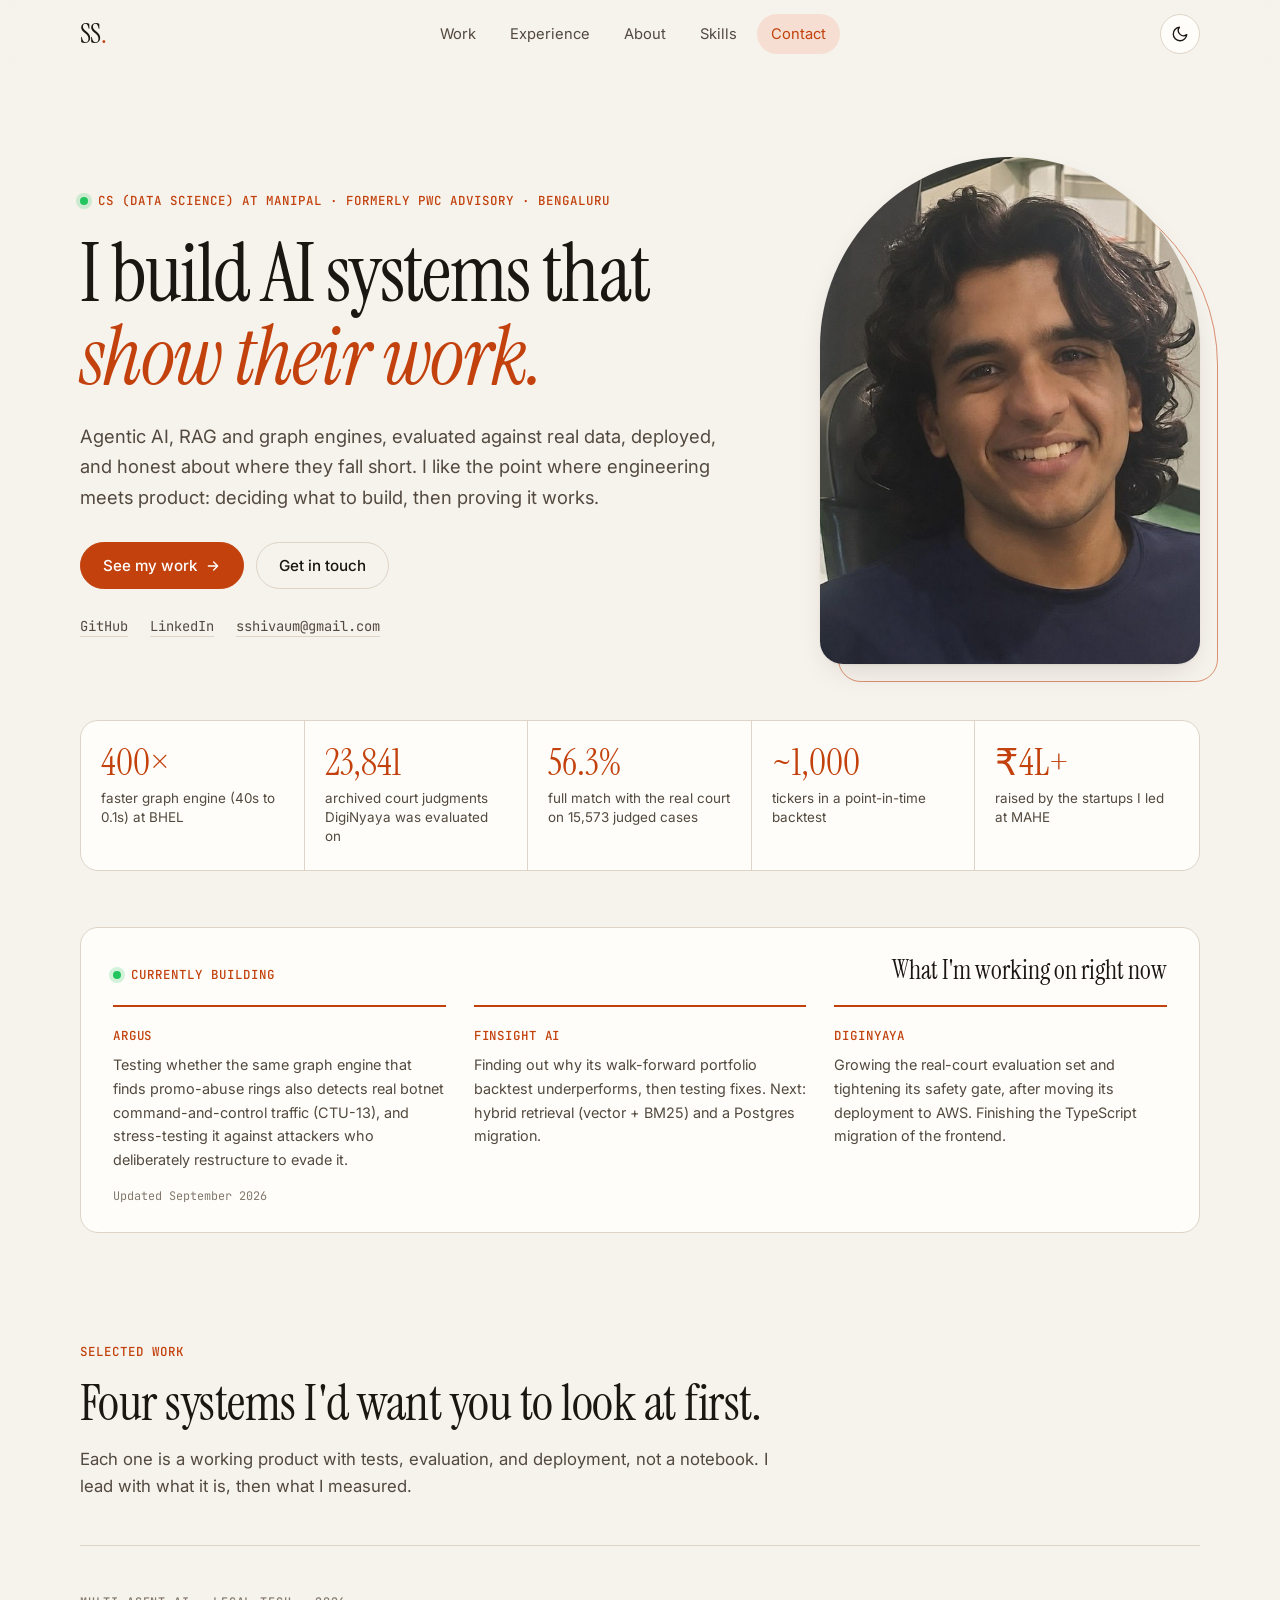
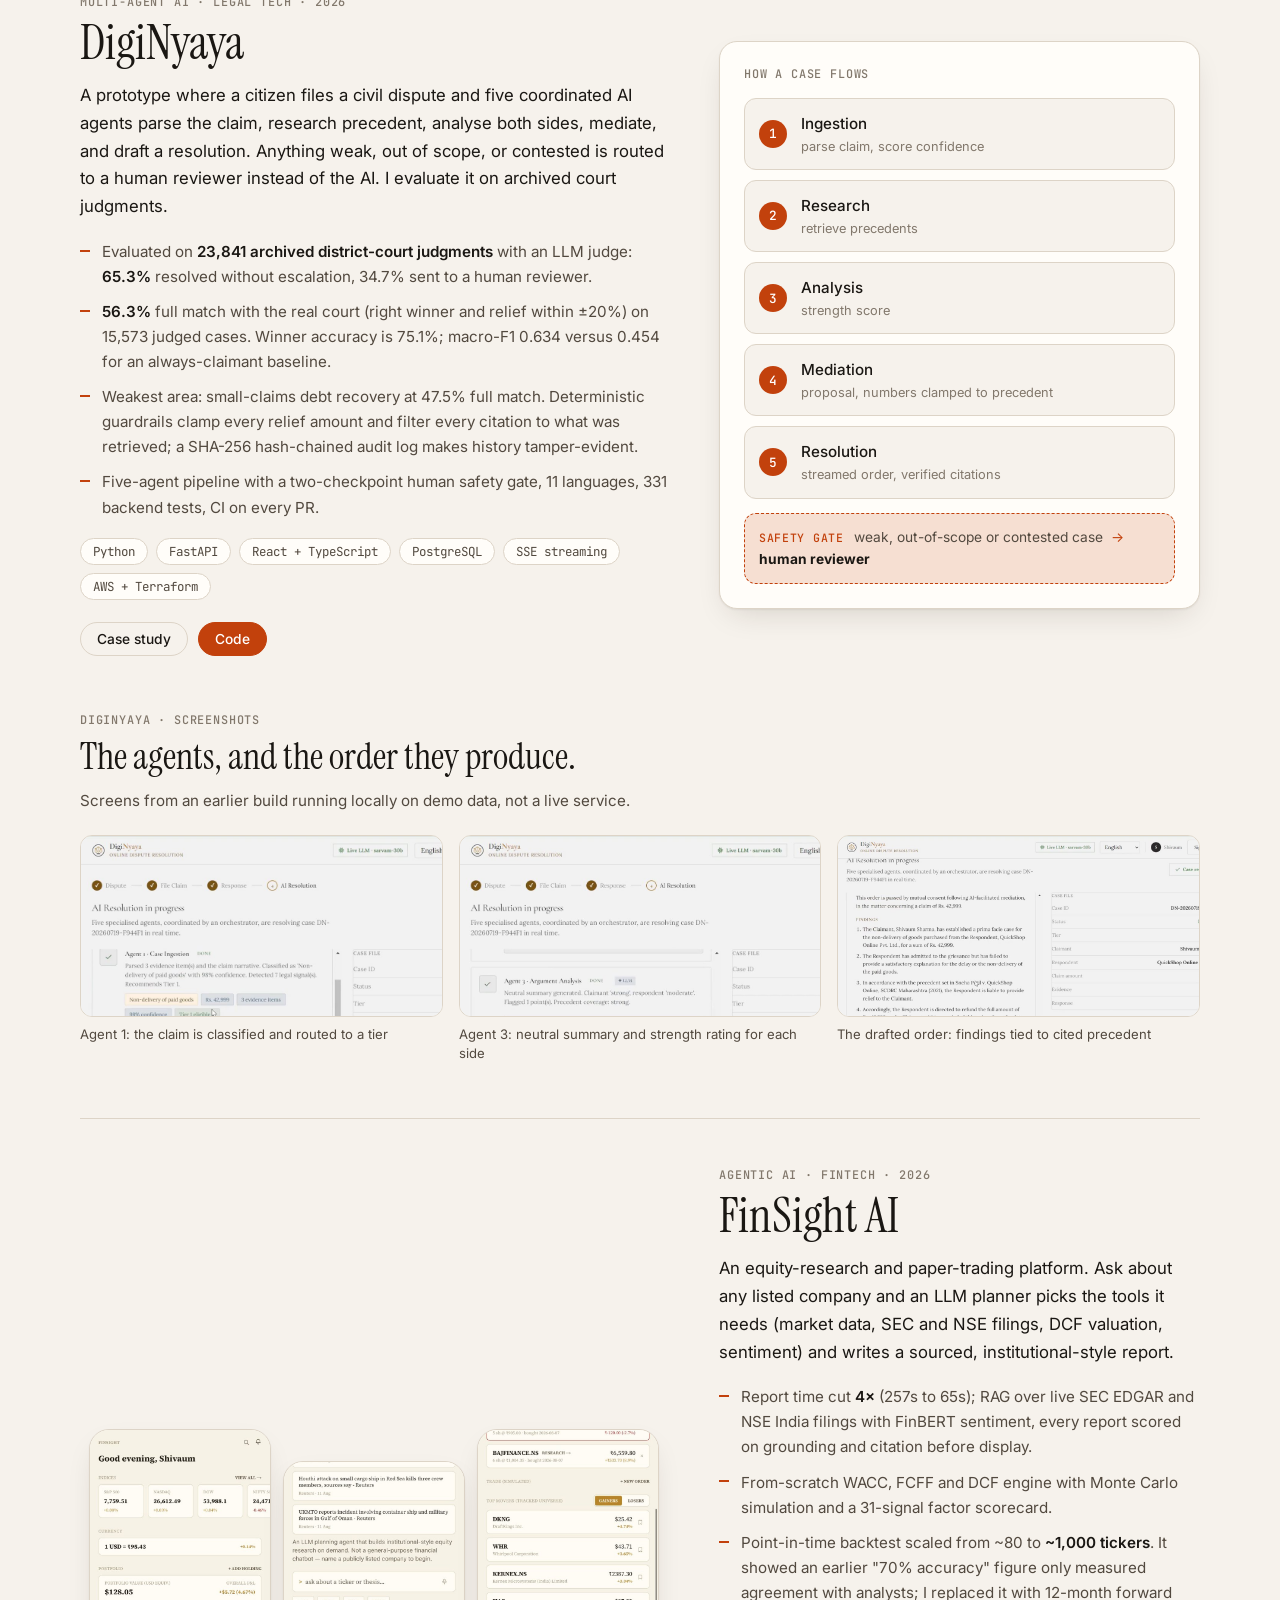
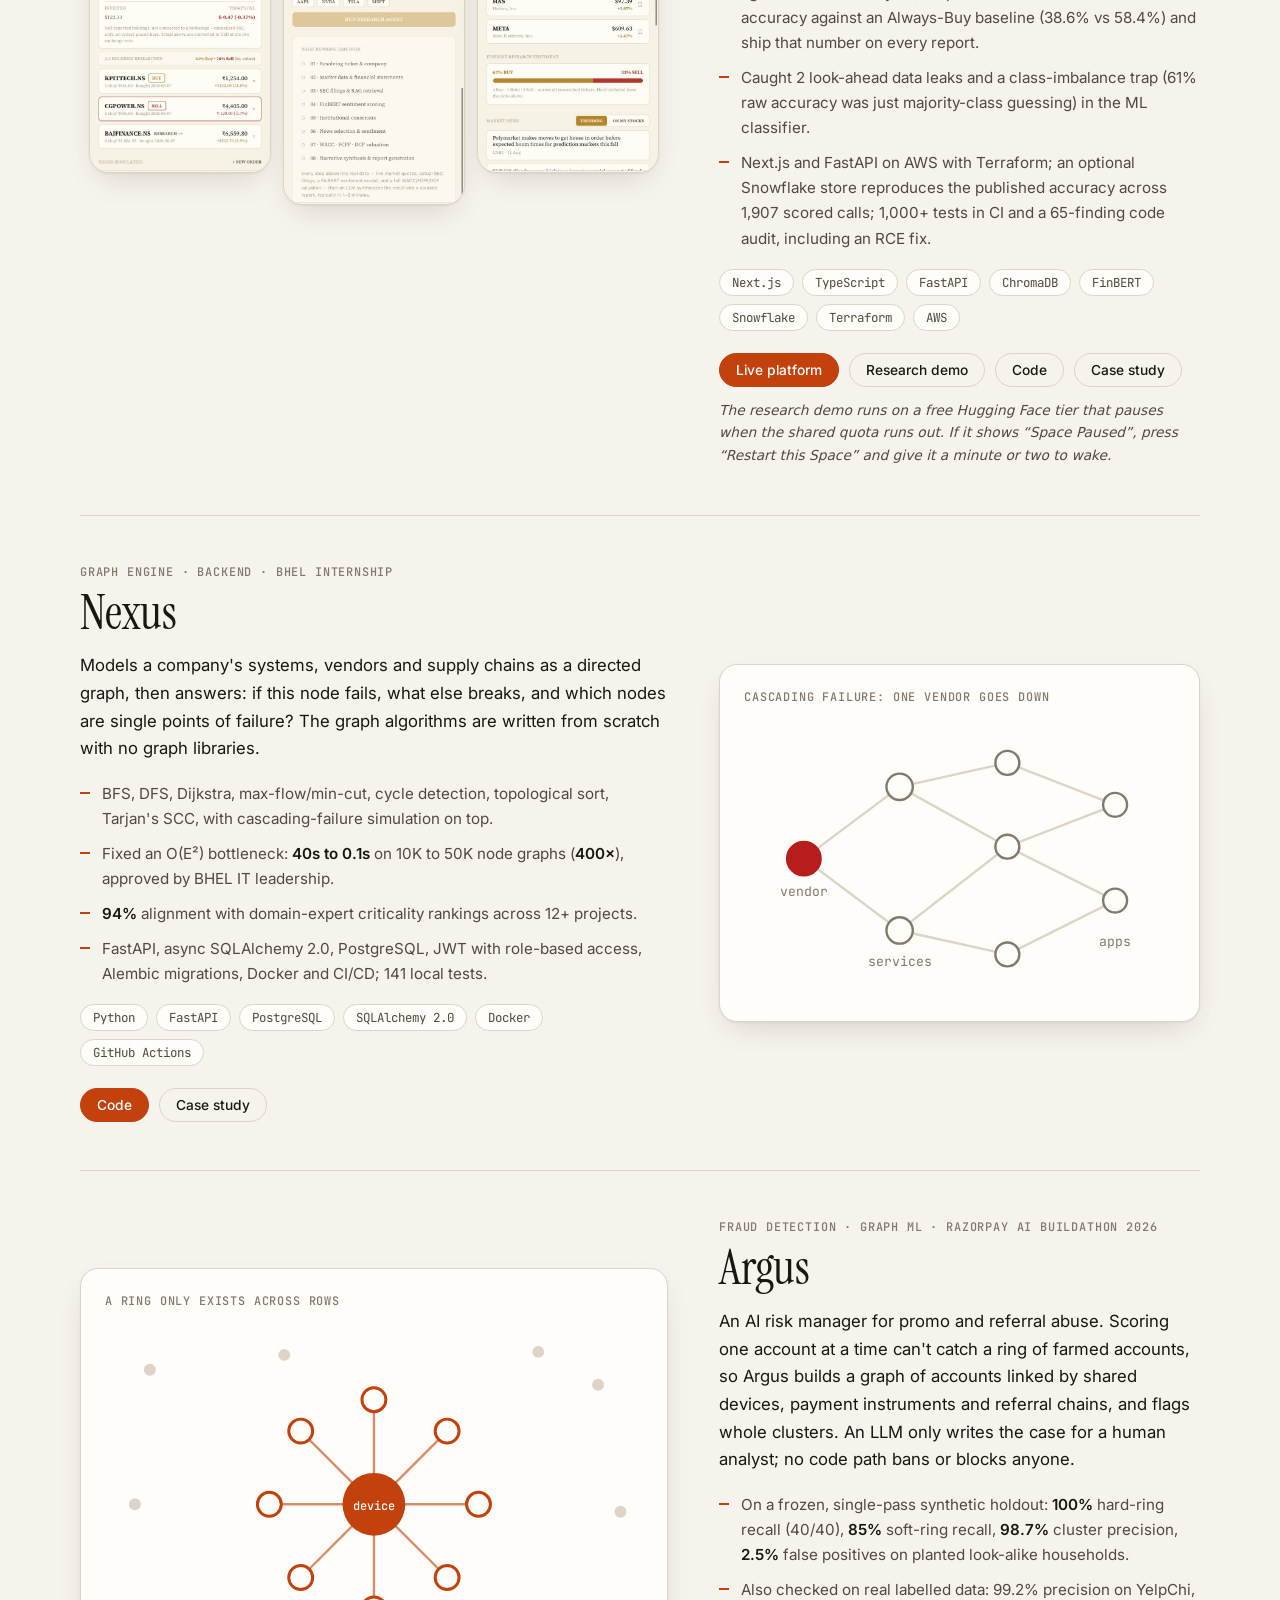
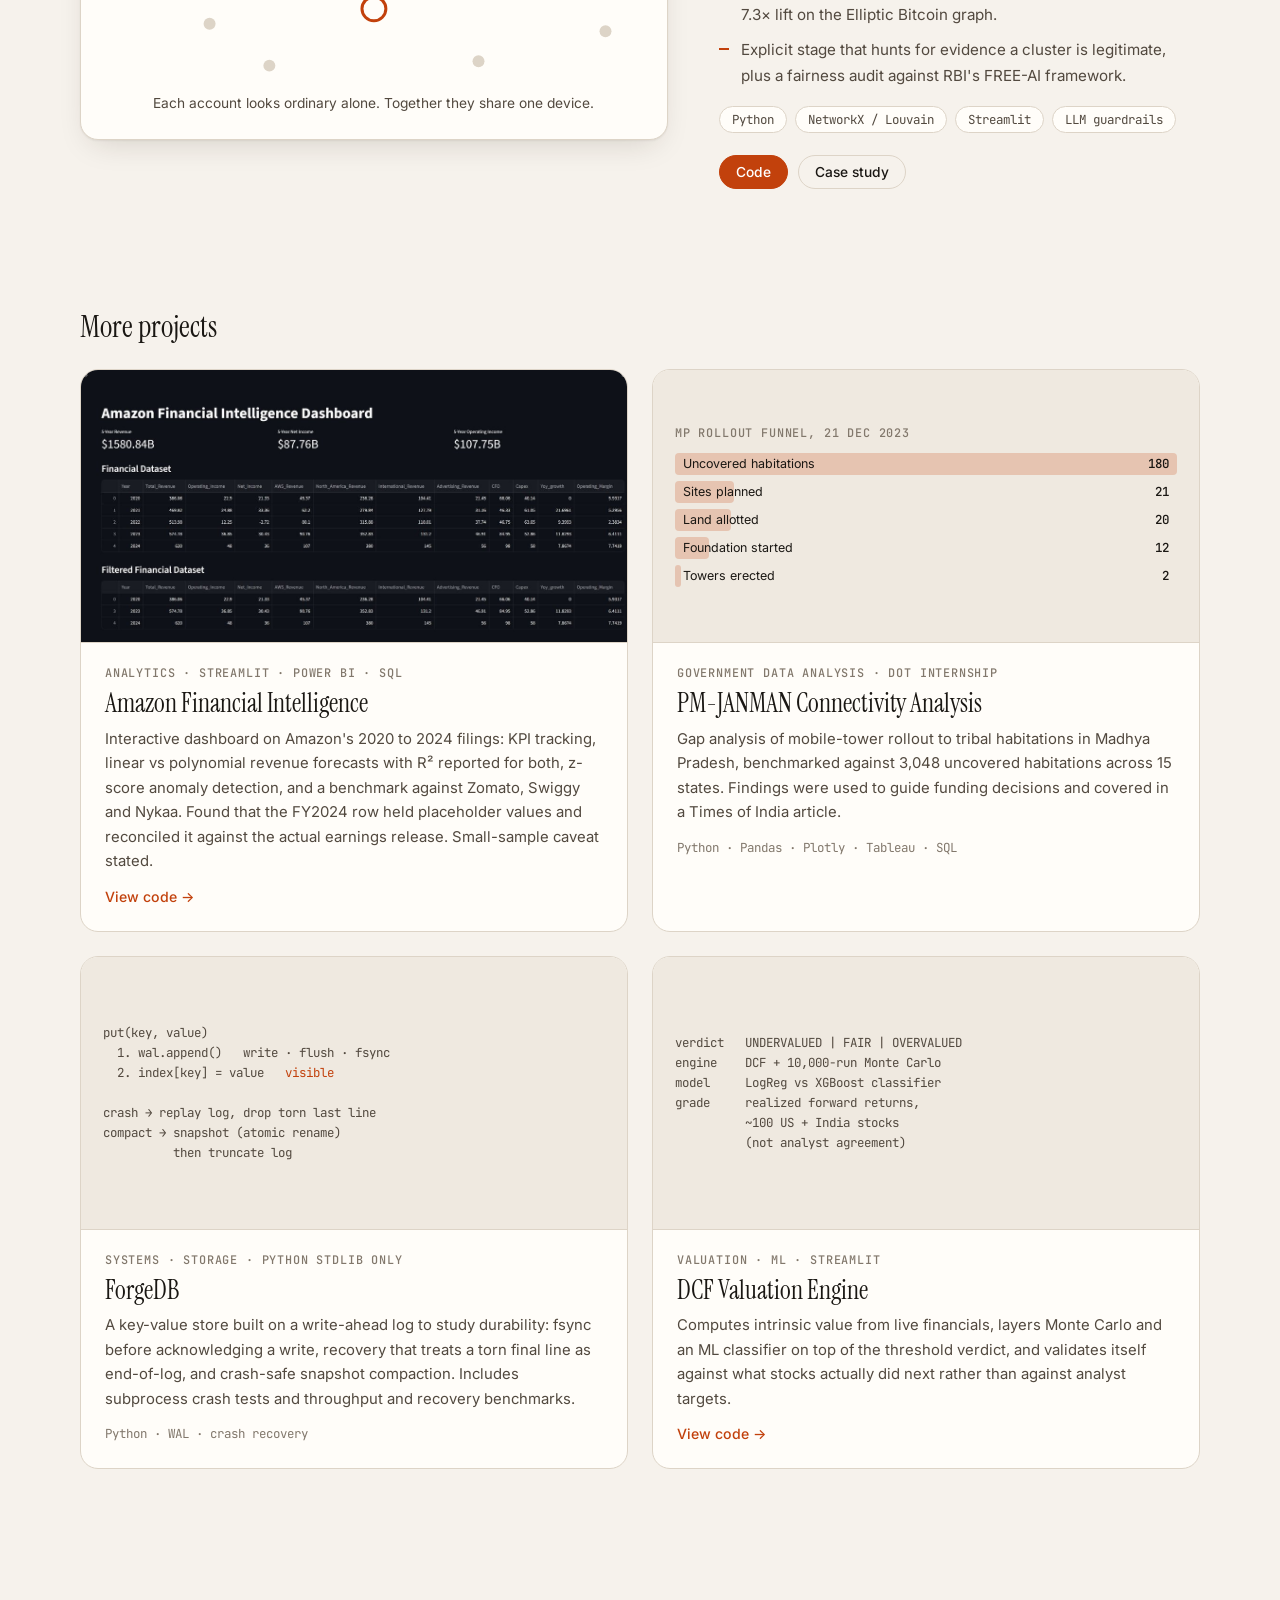
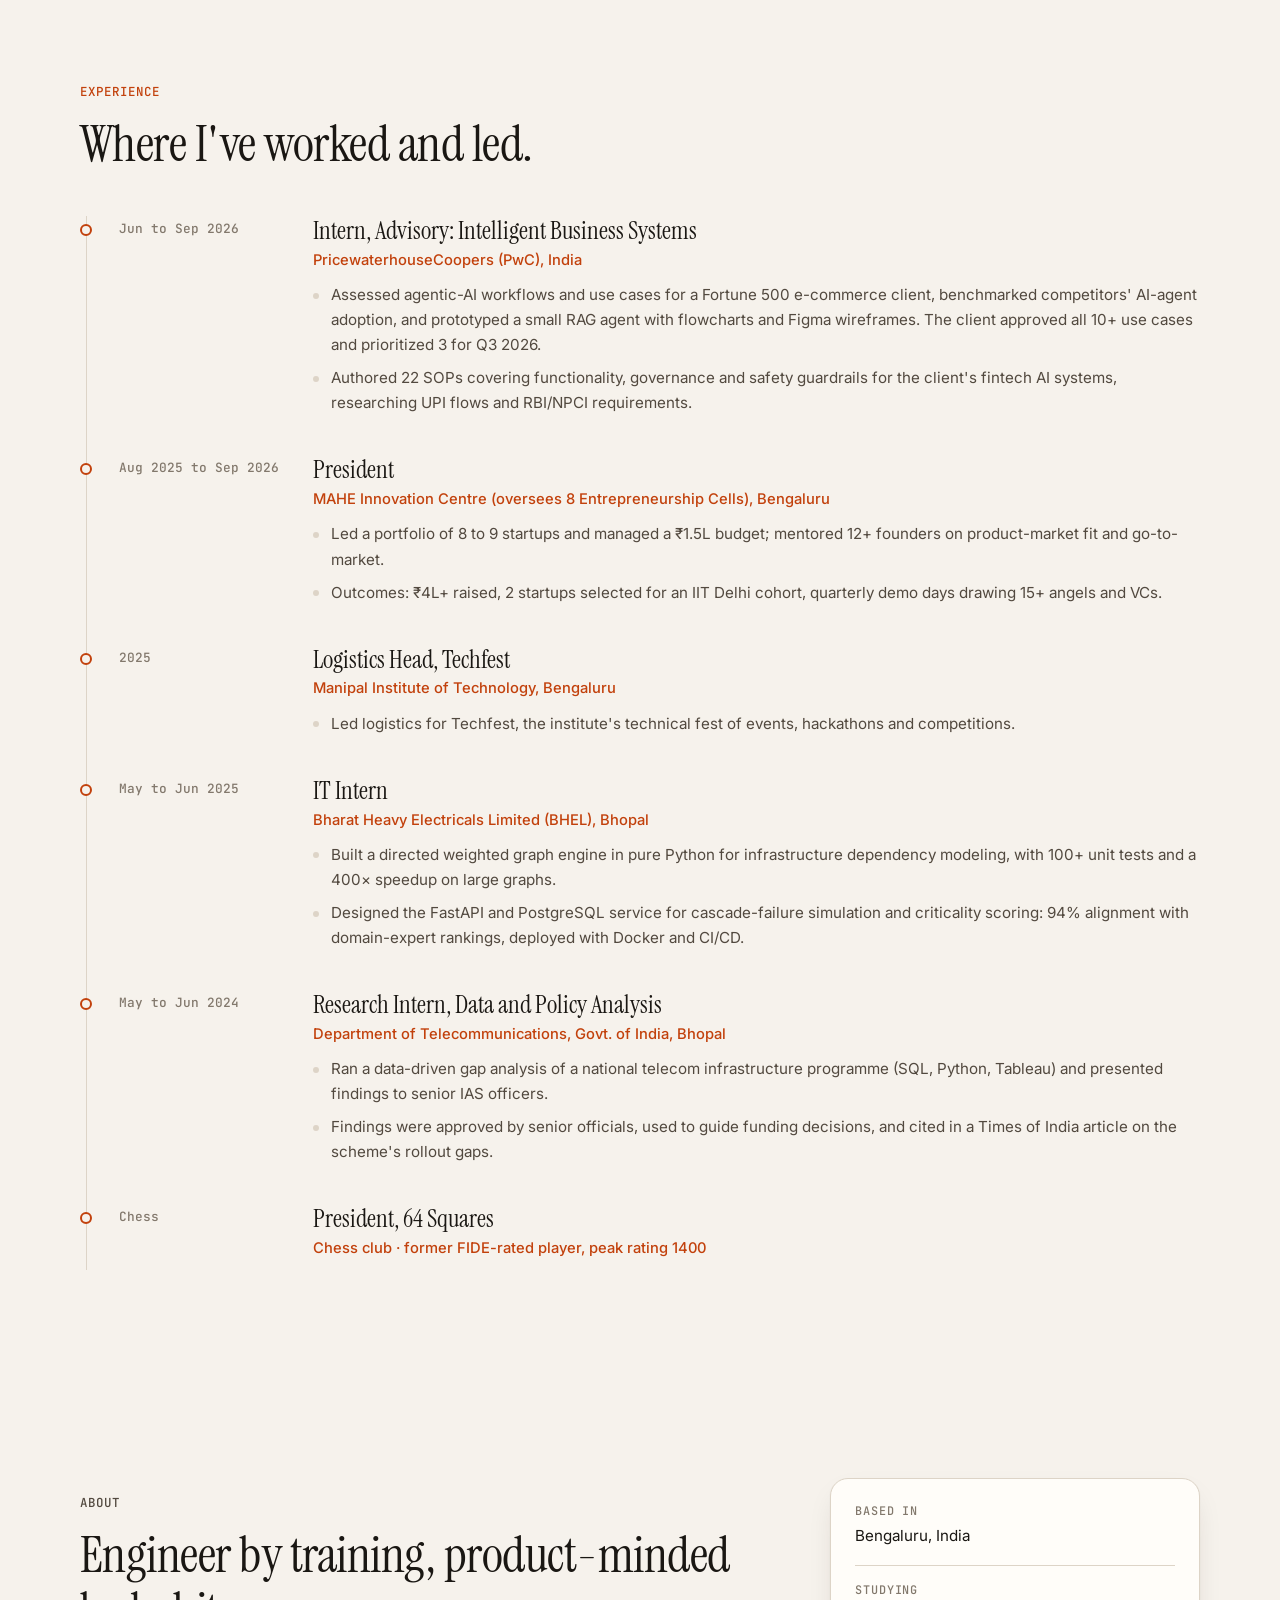
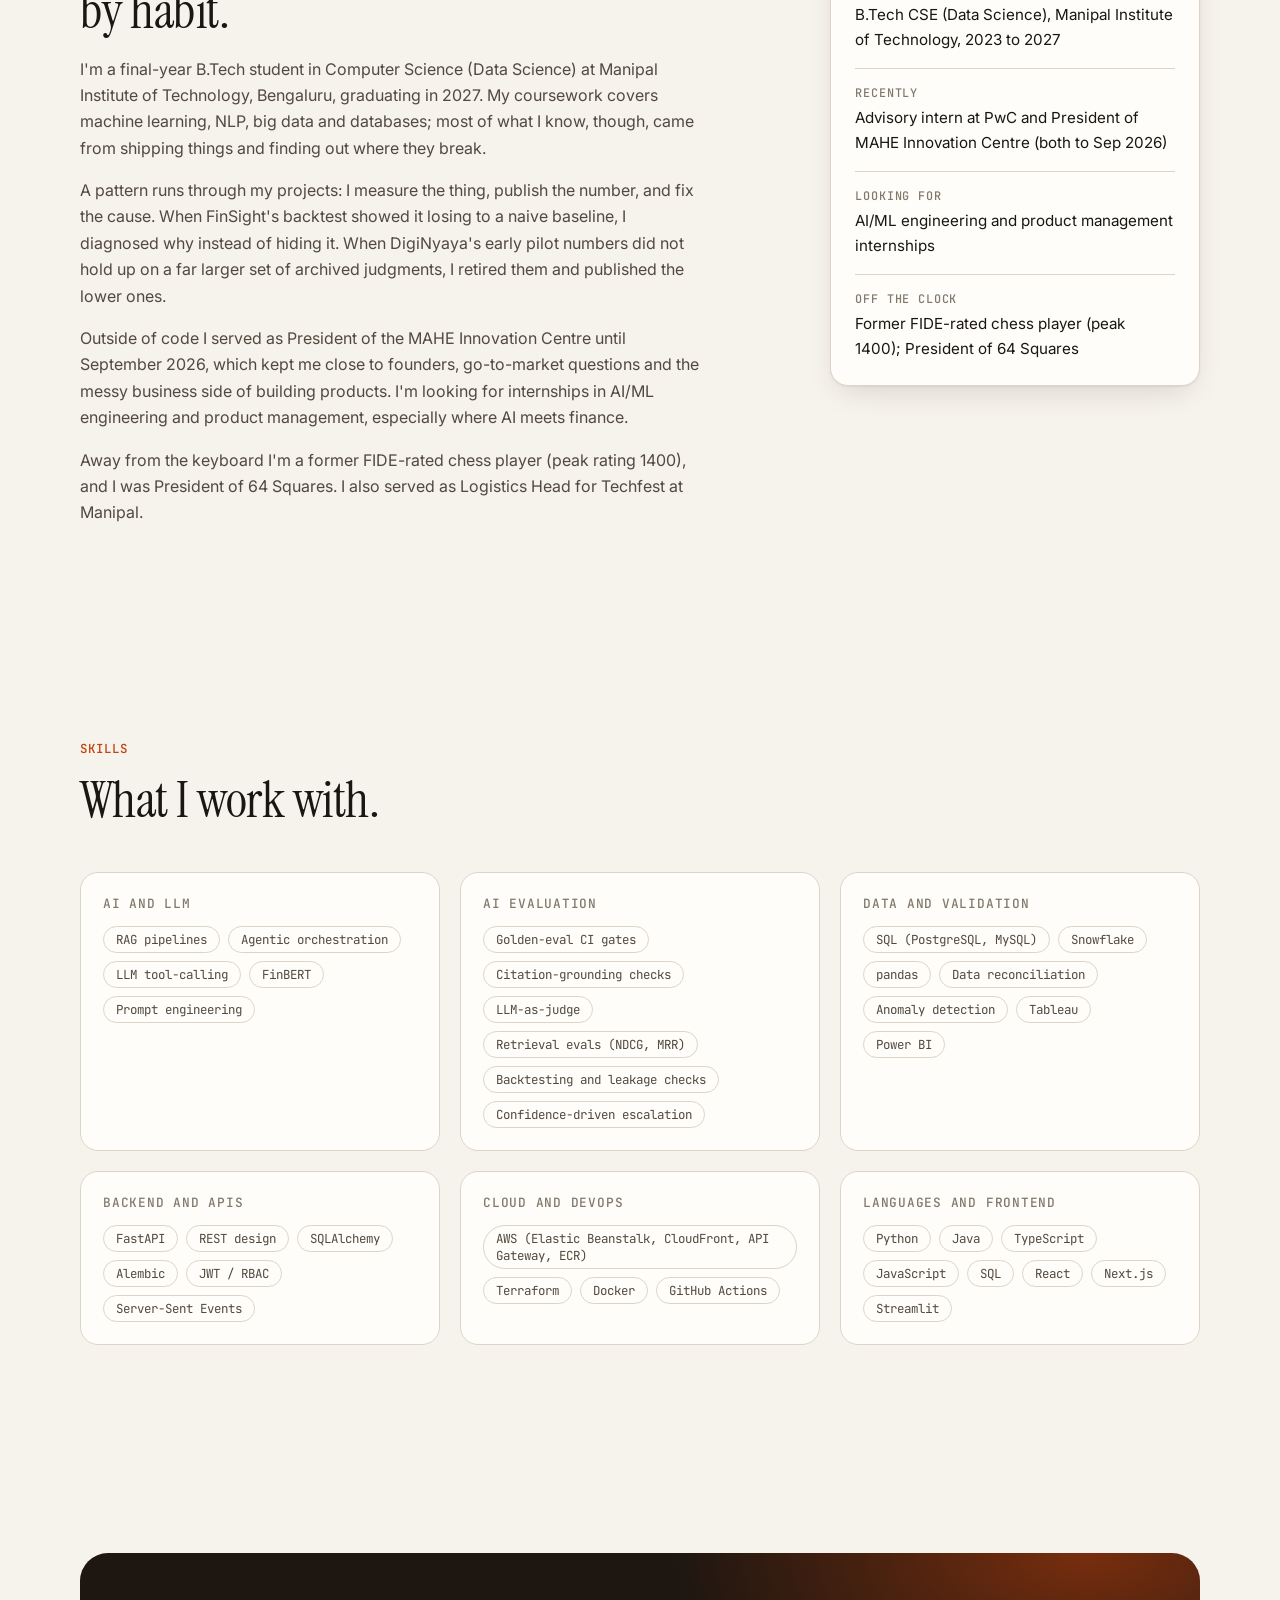
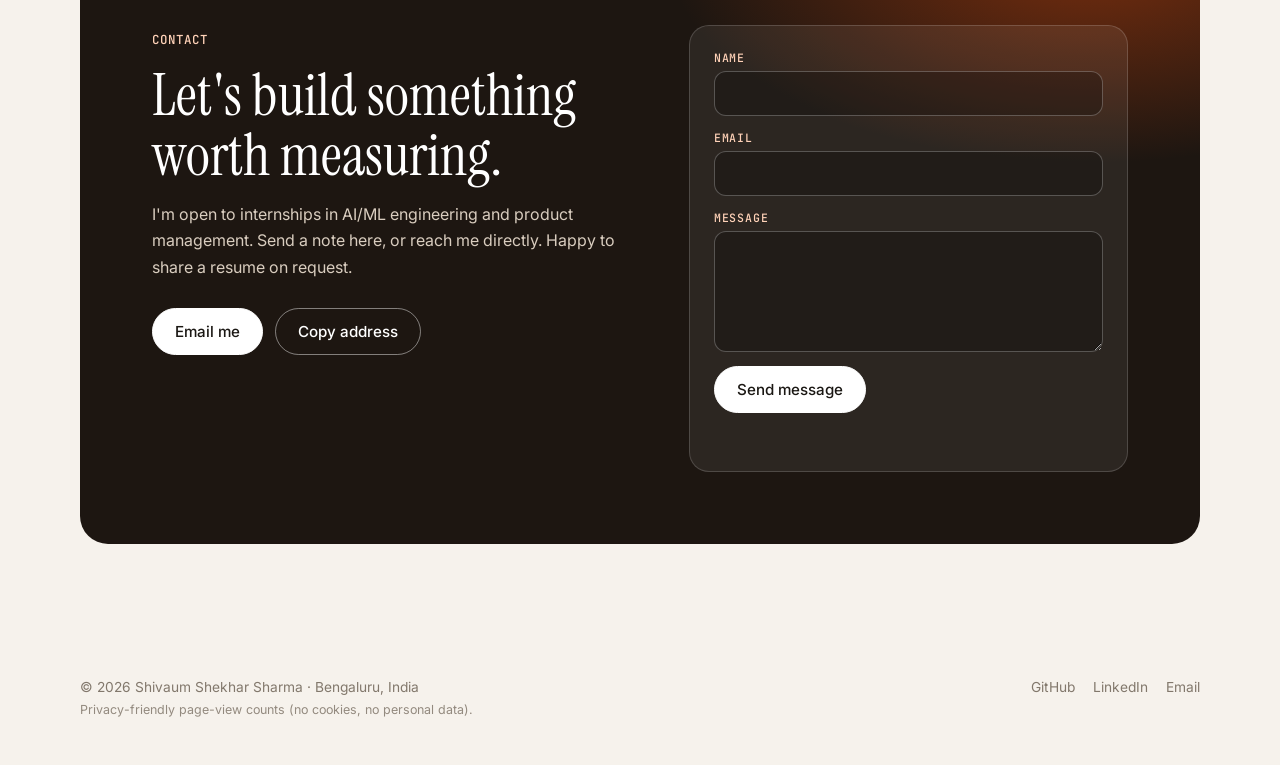
==== commit 4dbc2819: "Trim DigiNyaya caveat lines; note the paused FinSight research demo Remove the "no live users", "not" ====
--- a/index.html
+++ b/index.html
@@ -15,7 +15,7 @@
     <link rel="preconnect" href="https://fonts.googleapis.com">
     <link rel="preconnect" href="https://fonts.gstatic.com" crossorigin>
     <link href="https://fonts.googleapis.com/css2?family=Inter:wght@400;500;600&family=Instrument+Serif:ital@0;1&family=JetBrains+Mono:wght@400;500&display=swap" rel="stylesheet">
-    <link rel="stylesheet" href="style.css?v=4">
+    <link rel="stylesheet" href="style.css?v=5">
     <script>
         // Apply saved theme before first paint to avoid a flash
         try { var t = localStorage.getItem('theme'); if (t) document.documentElement.setAttribute('data-theme', t); } catch (e) {}
@@ -116,10 +116,10 @@
                 <div class="project__body">
                     <p class="project__kicker">Multi-agent AI · Legal tech · 2026</p>
                     <h3 class="project__title">DigiNyaya</h3>
-                    <p class="project__what">A prototype where a citizen files a civil dispute and five coordinated AI agents parse the claim, research precedent, analyse both sides, mediate, and draft a resolution. Anything weak, out of scope, or contested is routed to a human reviewer instead of the AI. It has no live users; I evaluate it on archived court judgments.</p>
+                    <p class="project__what">A prototype where a citizen files a civil dispute and five coordinated AI agents parse the claim, research precedent, analyse both sides, mediate, and draft a resolution. Anything weak, out of scope, or contested is routed to a human reviewer instead of the AI. I evaluate it on archived court judgments.</p>
                     <ul class="bullets">
-                        <li>Evaluated on <strong>23,841 archived district-court judgments</strong> with an LLM judge (not yet validated against human labels): <strong>65.3%</strong> resolved without escalation, 34.7% sent to a human reviewer.</li>
-                        <li><strong>56.3%</strong> full match with the real court (right winner and relief within &plusmn;20%) on 15,573 judged cases, up from 39.4% after an amount-award fix I designed after seeing this data. Winner accuracy is 75.1%, <strong>below</strong> the 83.1% &ldquo;claimant always wins&rdquo; baseline; macro-F1 0.634 versus 0.454.</li>
+                        <li>Evaluated on <strong>23,841 archived district-court judgments</strong> with an LLM judge: <strong>65.3%</strong> resolved without escalation, 34.7% sent to a human reviewer.</li>
+                        <li><strong>56.3%</strong> full match with the real court (right winner and relief within &plusmn;20%) on 15,573 judged cases. Winner accuracy is 75.1%; macro-F1 0.634 versus 0.454 for an always-claimant baseline.</li>
                         <li>Weakest area: small-claims debt recovery at 47.5% full match. Deterministic guardrails clamp every relief amount and filter every citation to what was retrieved; a SHA-256 hash-chained audit log makes history tamper-evident.</li>
                         <li>Five-agent pipeline with a two-checkpoint human safety gate, 11 languages, 331 backend tests, CI on every PR.</li>
                     </ul>
@@ -187,6 +187,7 @@
                         <a class="btn btn--small btn--ghost" href="https://github.com/shivaumsharma/FinSight-AI" target="_blank" rel="noopener">Code</a>
                         <a class="btn btn--small btn--ghost" href="work/finsight.html">Case study</a>
                     </div>
+                    <p class="project__note">The research demo runs on a free Hugging Face tier that pauses when the shared quota runs out. If it shows &ldquo;Space Paused&rdquo;, press &ldquo;Restart this Space&rdquo; and give it a minute or two to wake.</p>
                 </div>
                 <div class="project__visual">
                     <div class="phones">
@@ -514,7 +515,7 @@
         </ul>
     </footer>
 
-    <script src="main.js?v=4"></script>
+    <script src="main.js?v=5"></script>
     <script data-goatcounter="https://shivaumsharma.goatcounter.com/count" async src="//gc.zgo.at/count.js"></script>
 </body>
 
--- a/style.css
+++ b/style.css
@@ -129,7 +129,7 @@
 .project__links { display: flex; flex-wrap: wrap; gap: 10px; margin-top: 22px; }
 .project__visual { min-width: 0; }
 
-.project__note { margin-top: 10px; font-size: .86rem; color: var(--ink-3); font-style: italic; }
+.project__note { margin-top: 12px; font-size: .86rem; color: var(--ink-2); font-style: italic; }
 
 /* DigiNyaya product tour */
 .tour { padding: 8px 0 56px; }
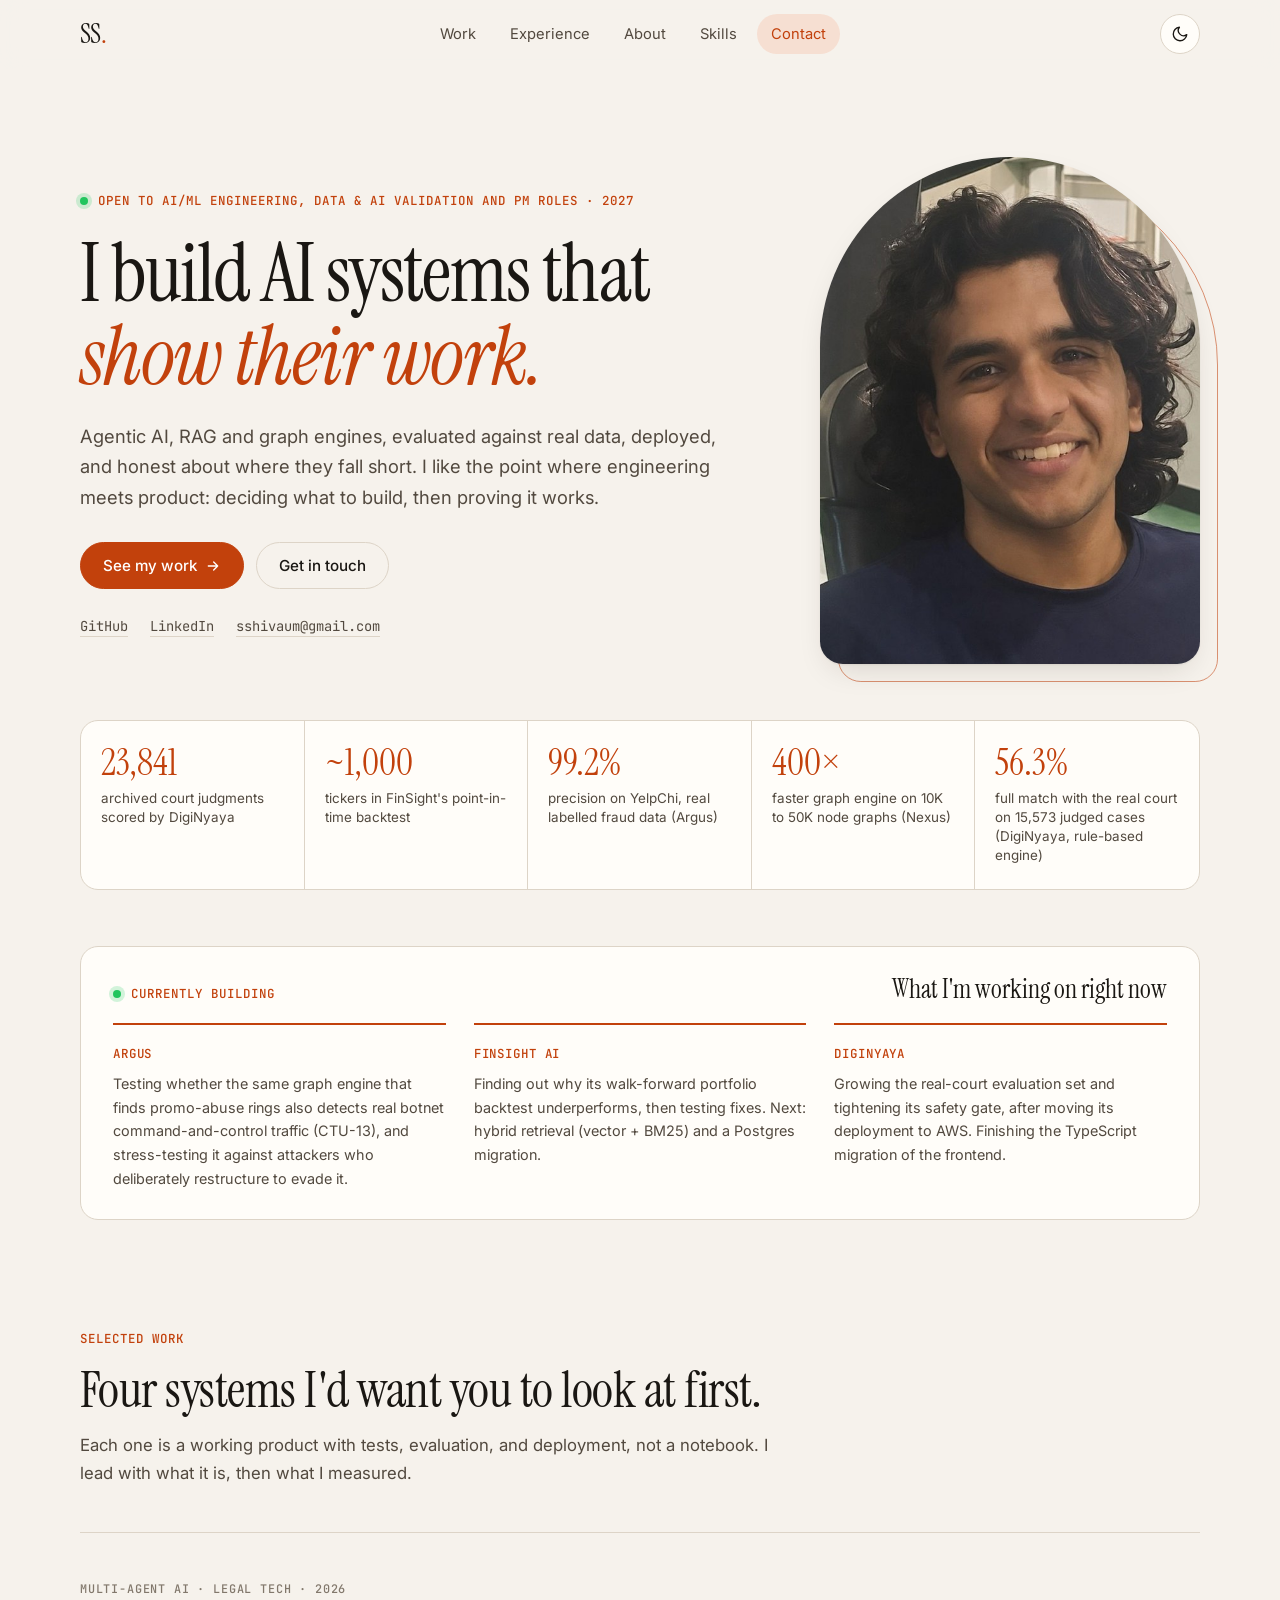
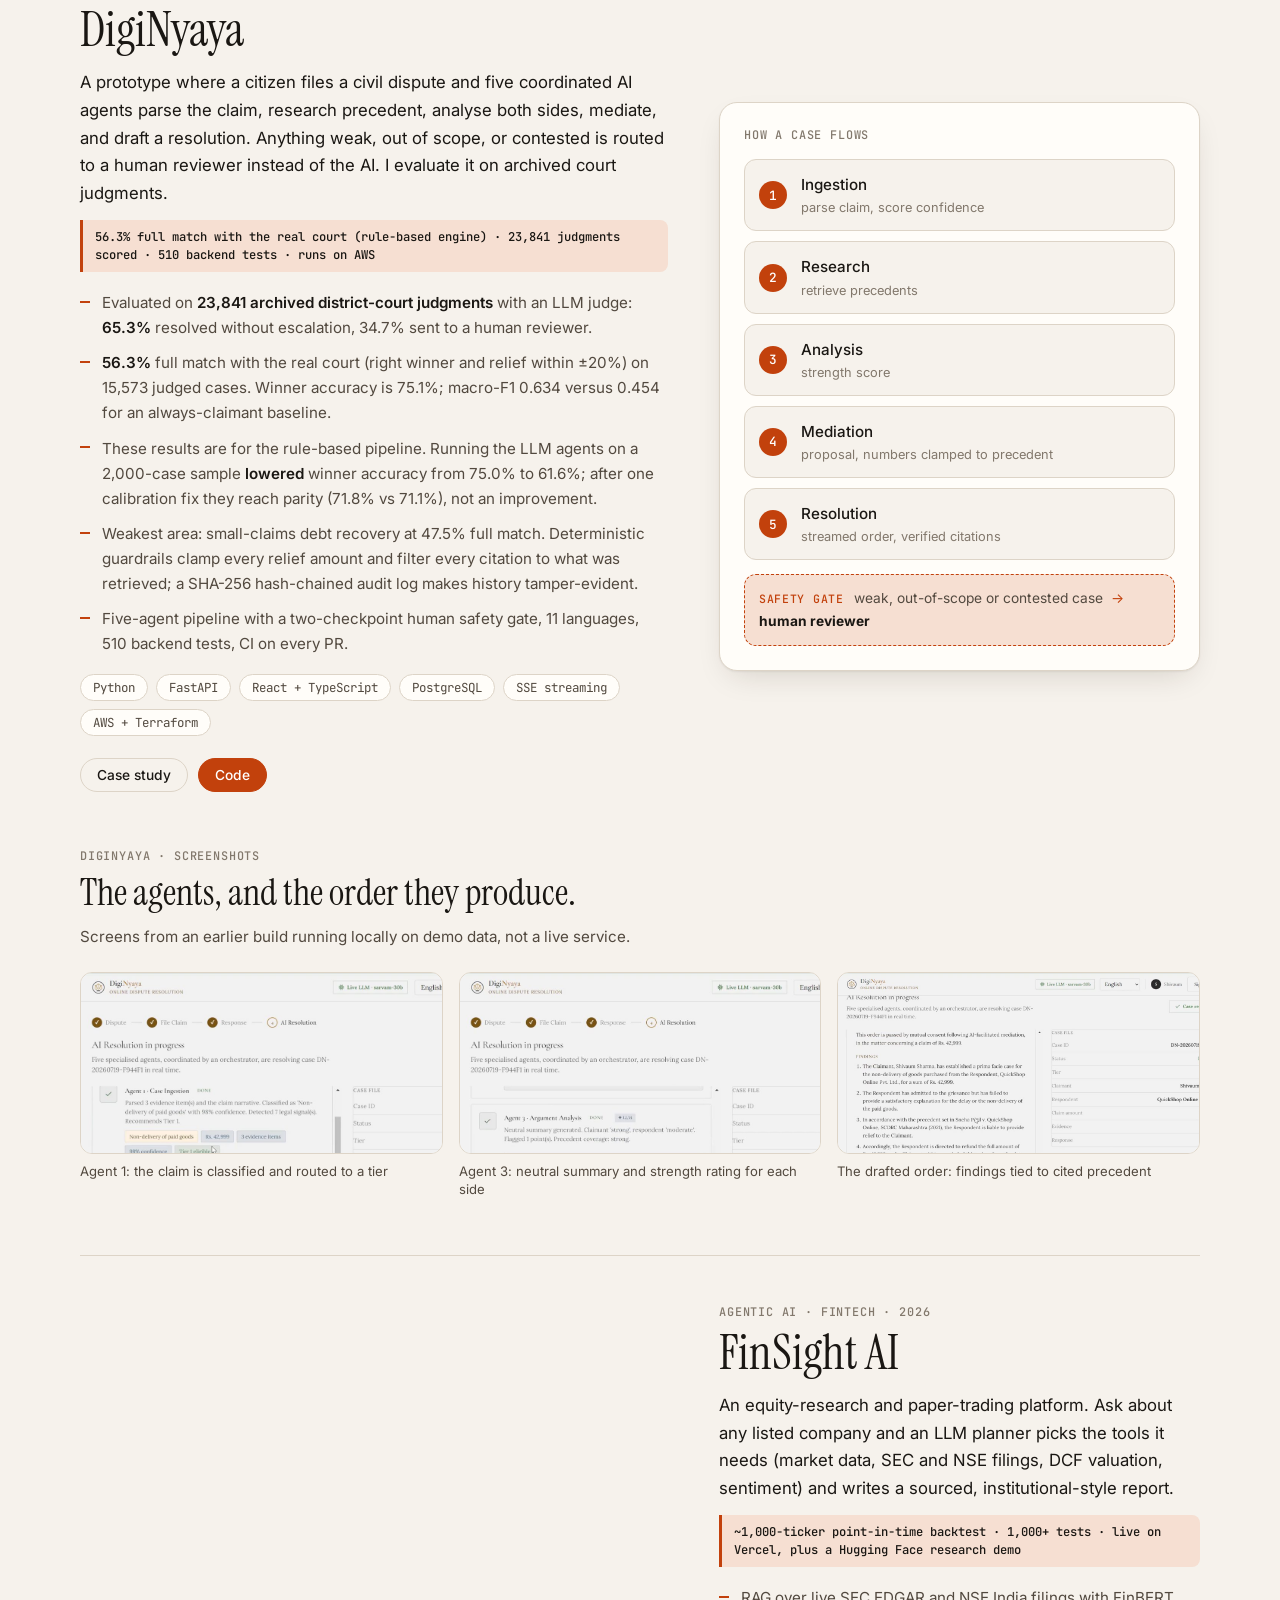
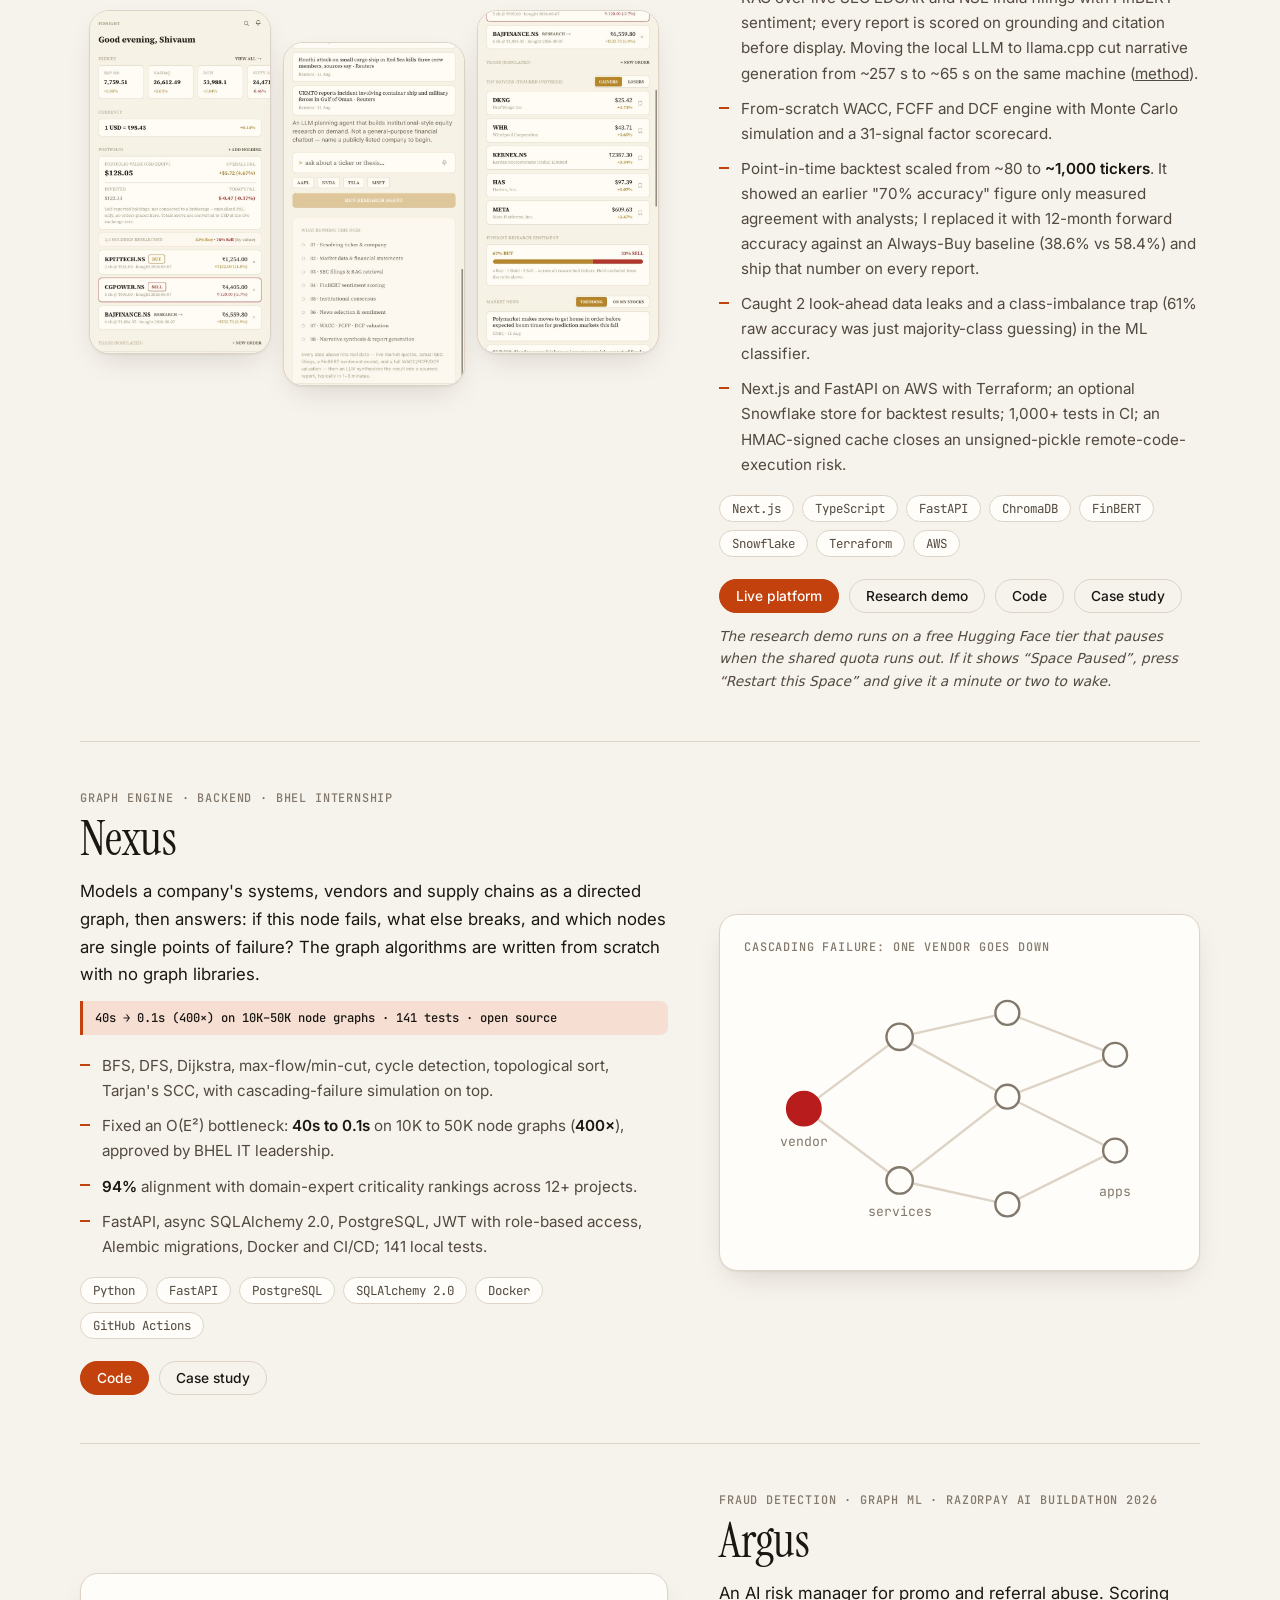
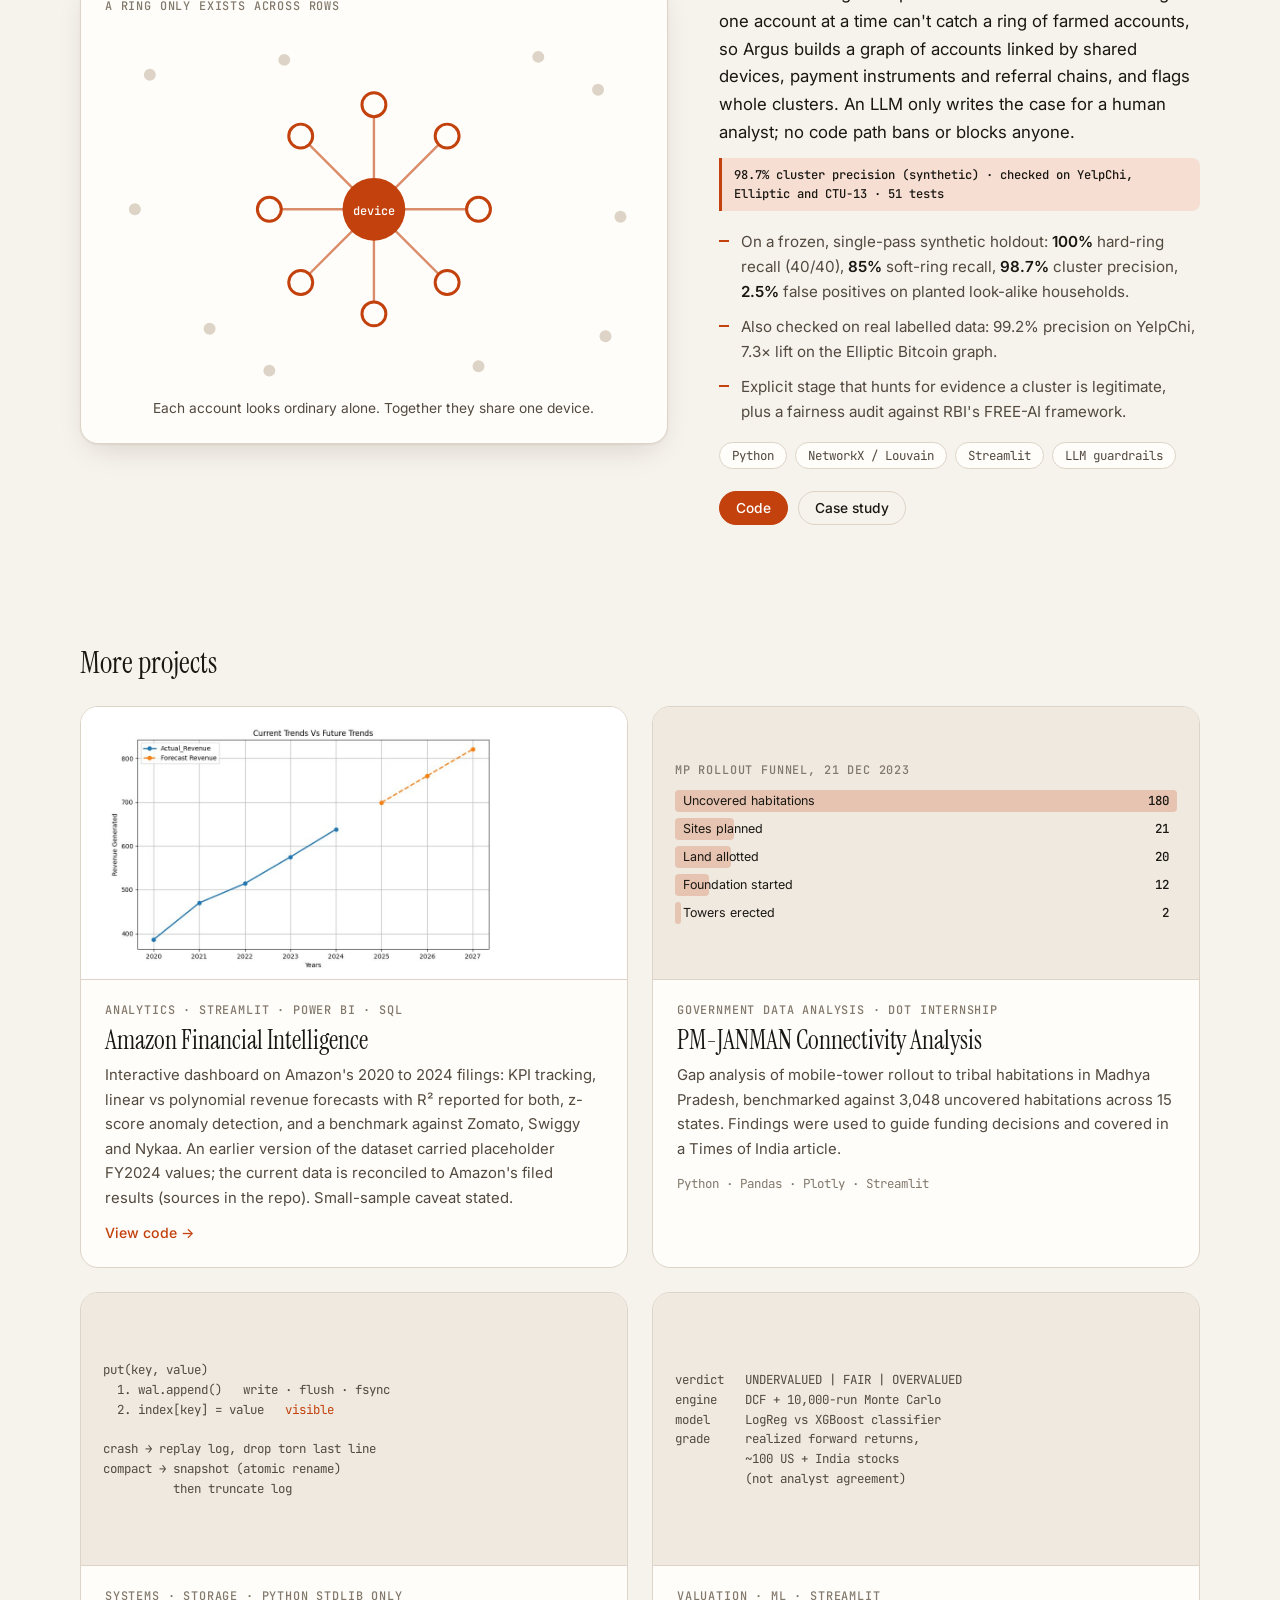
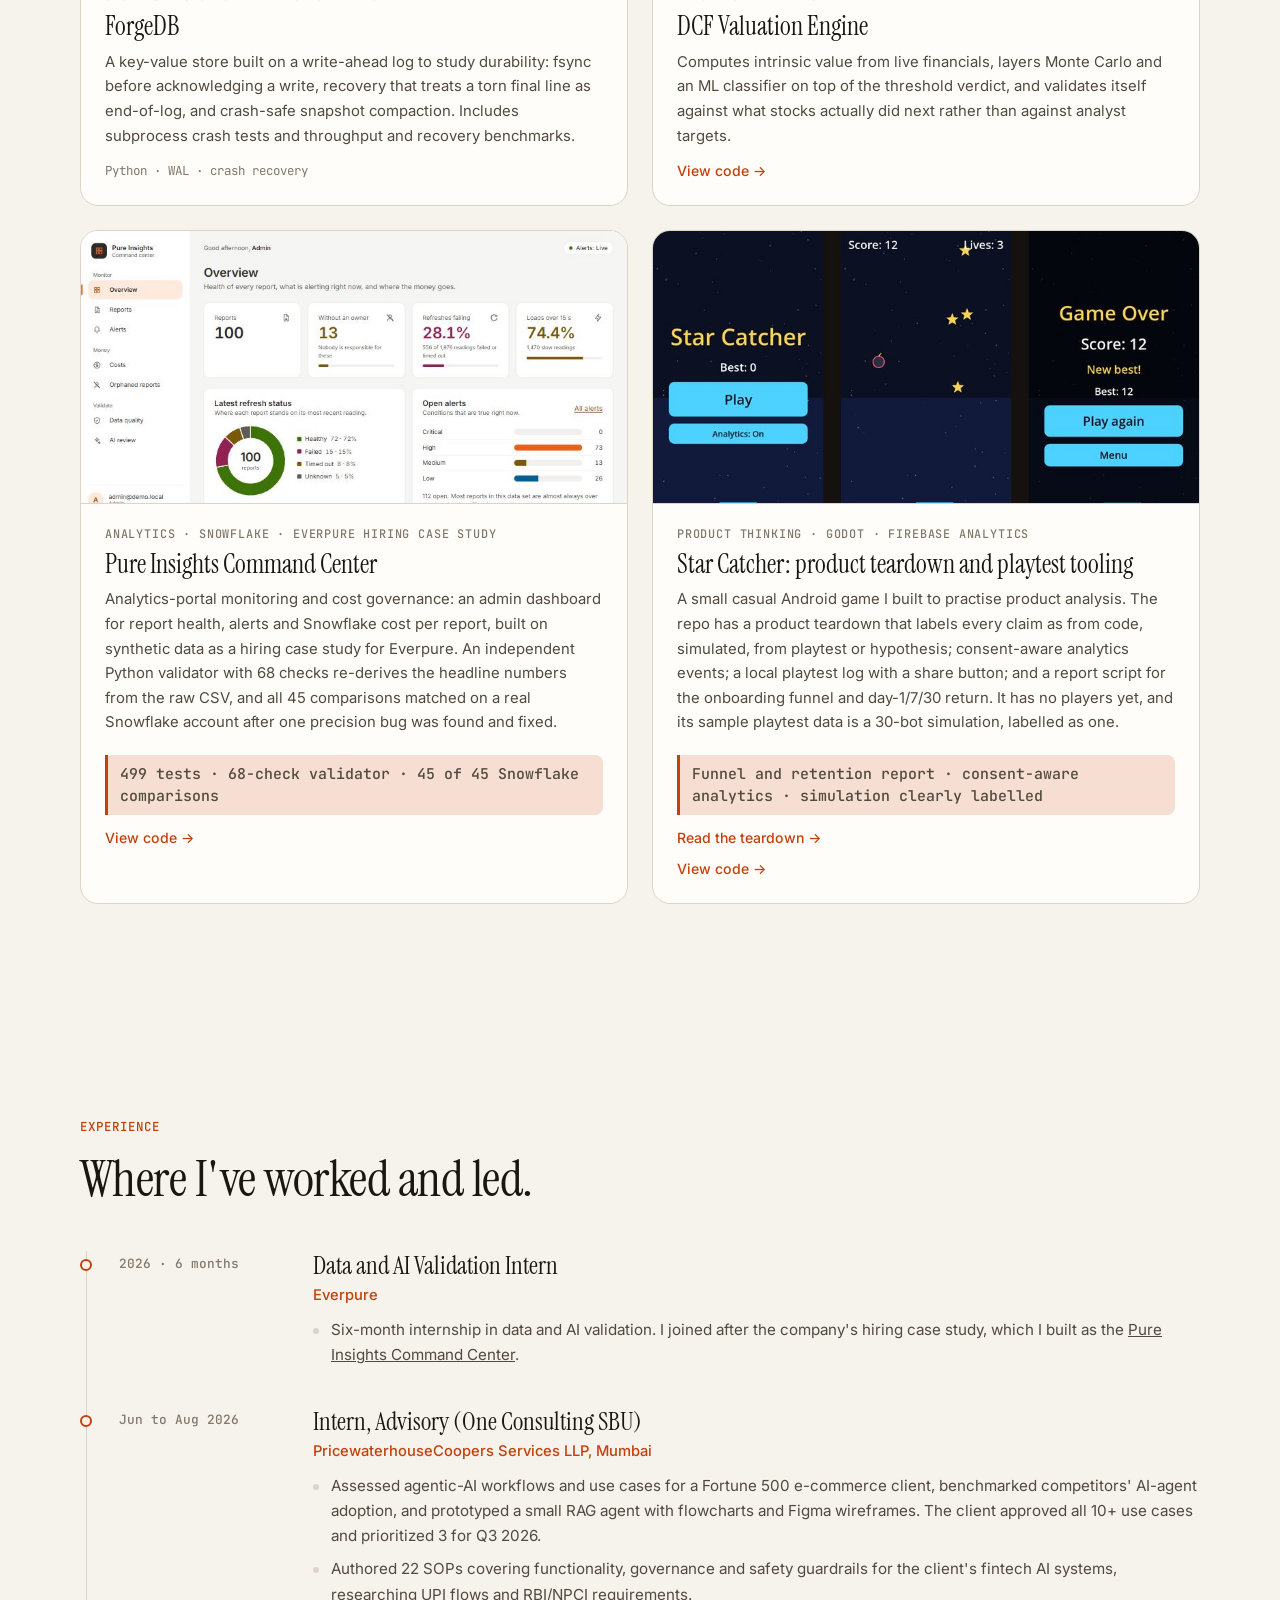
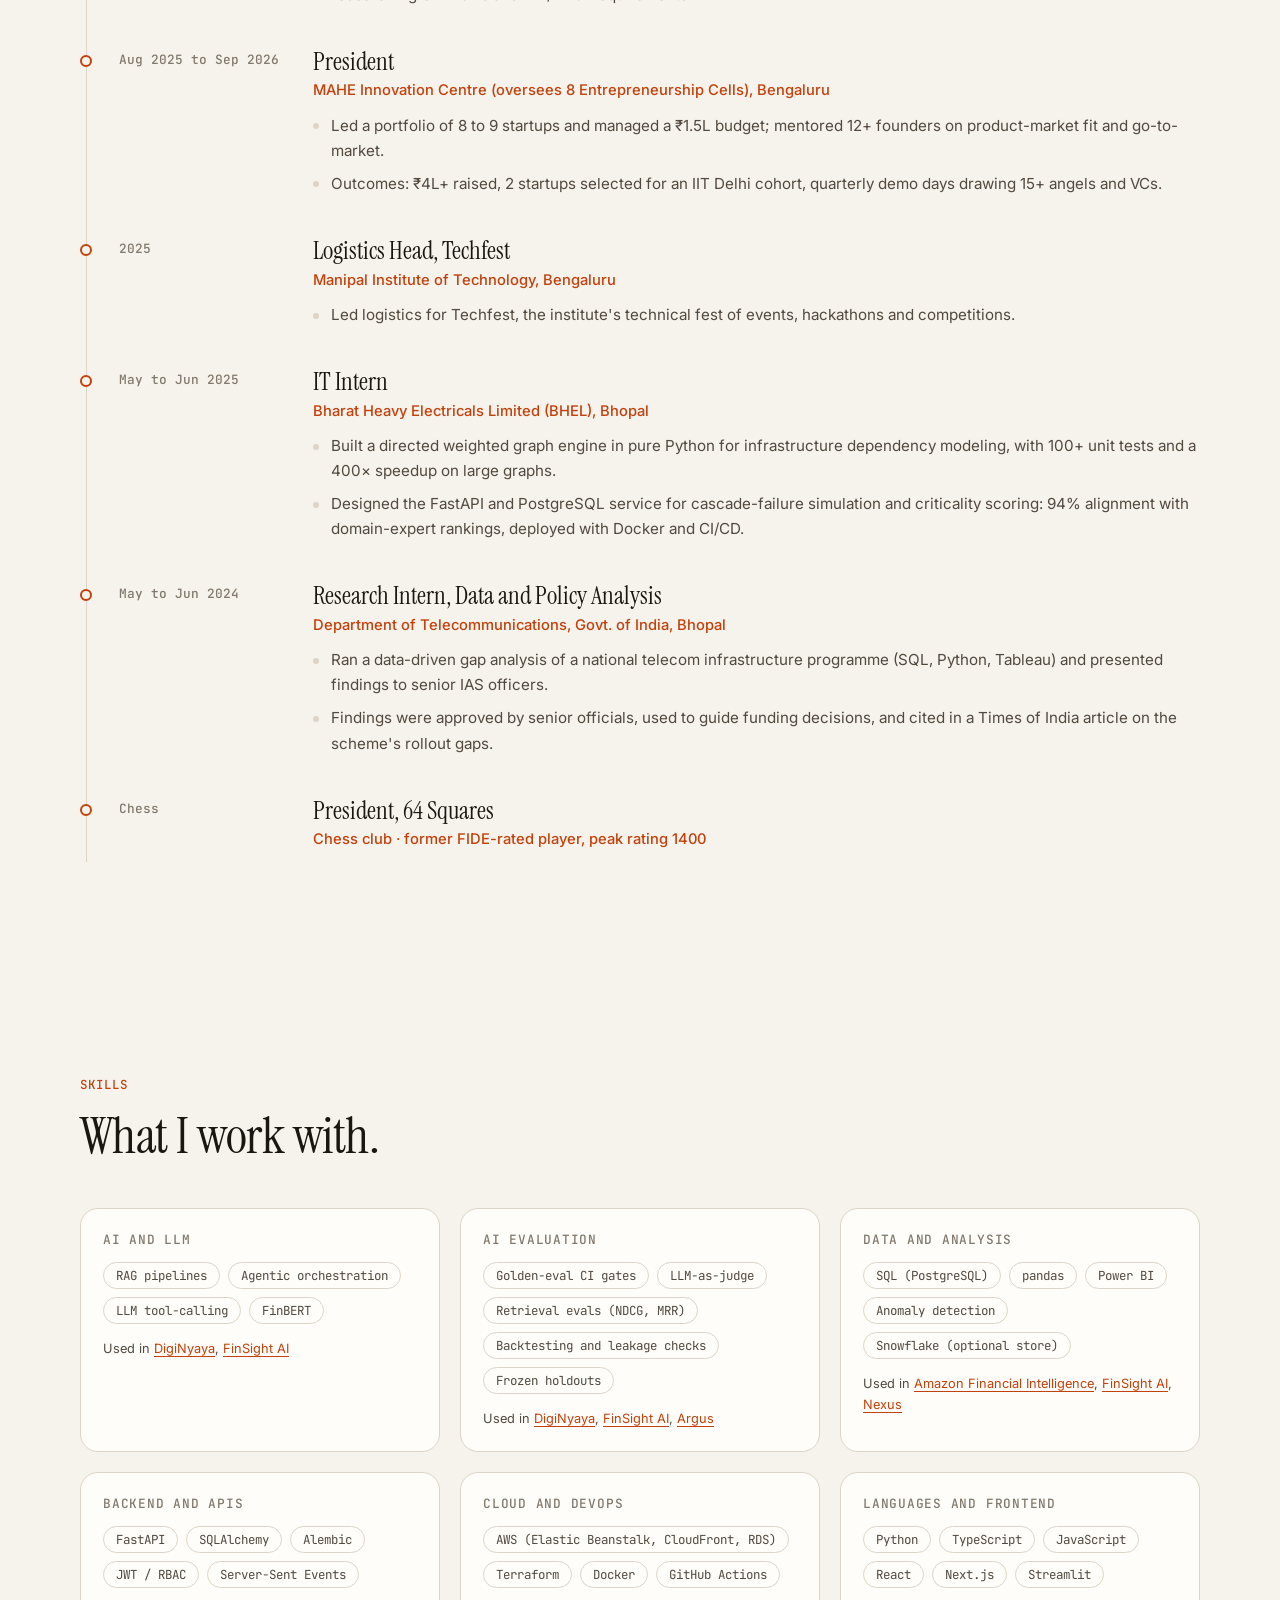
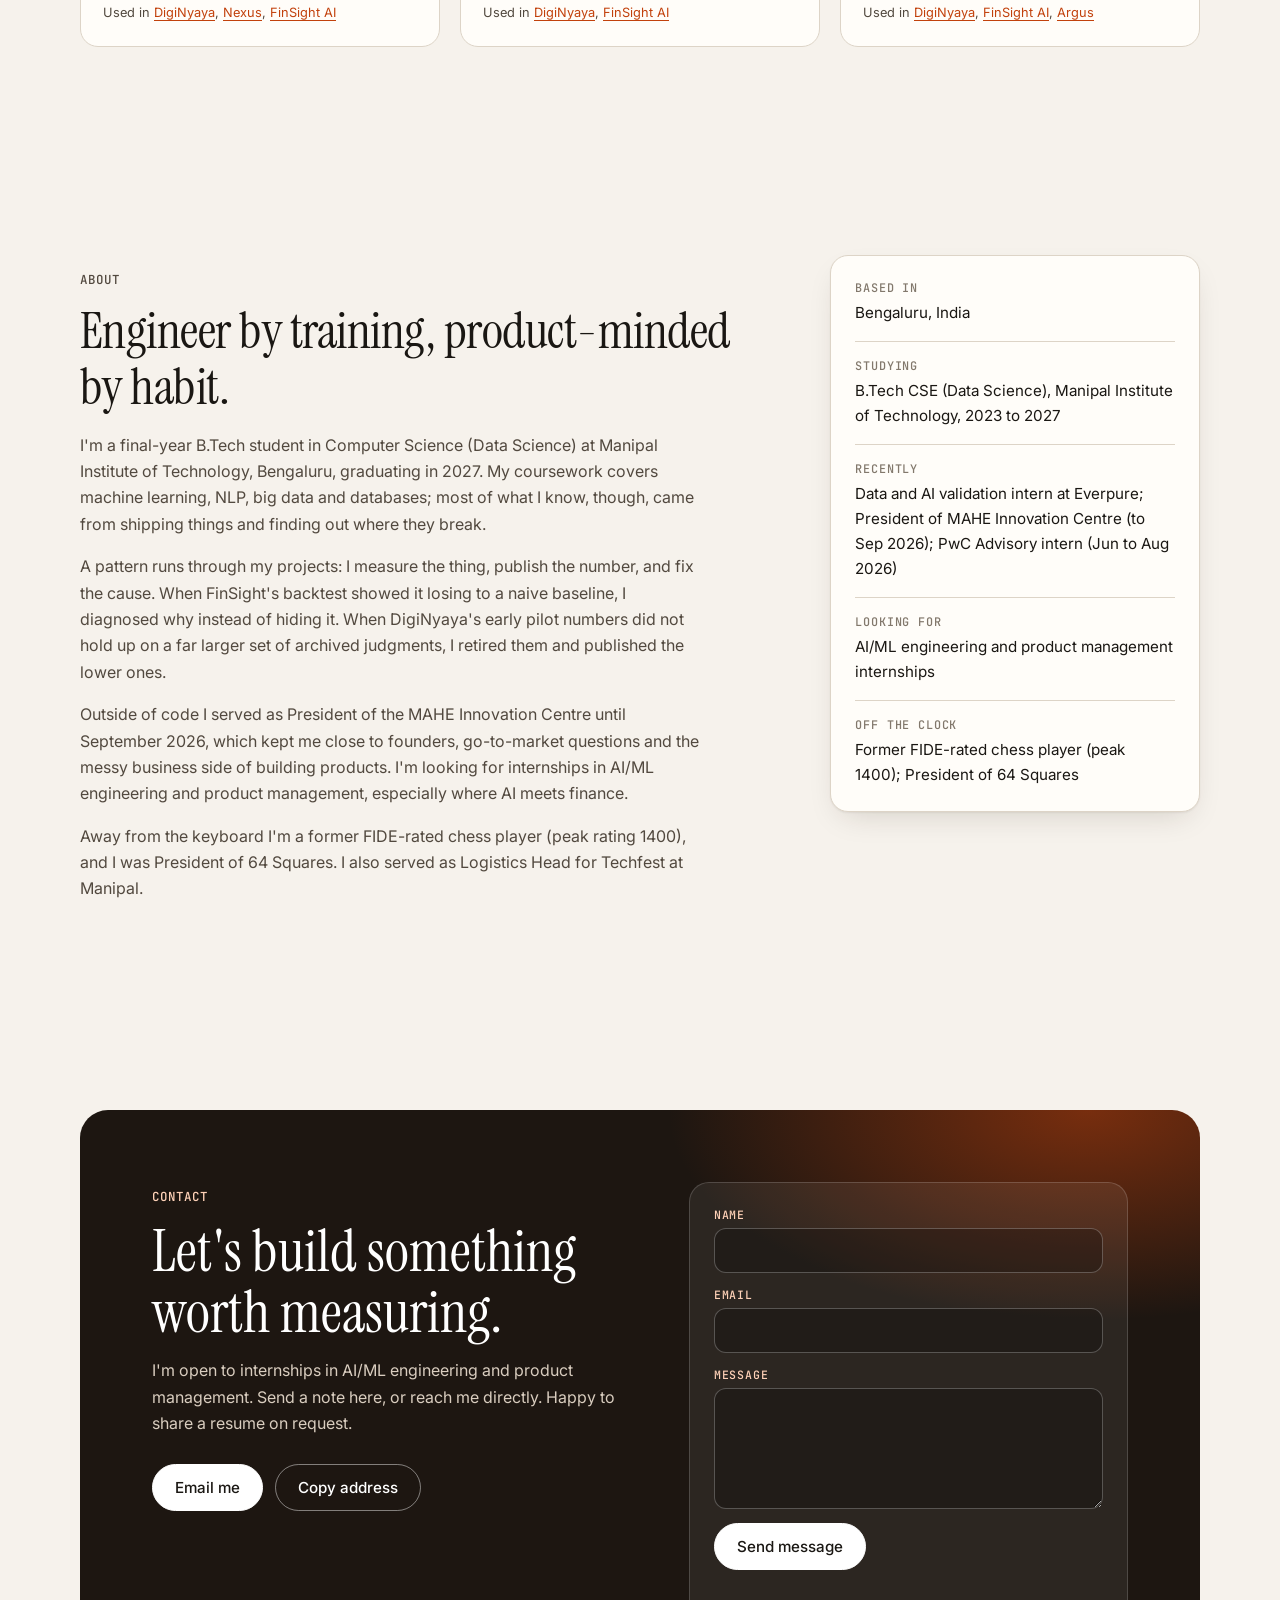
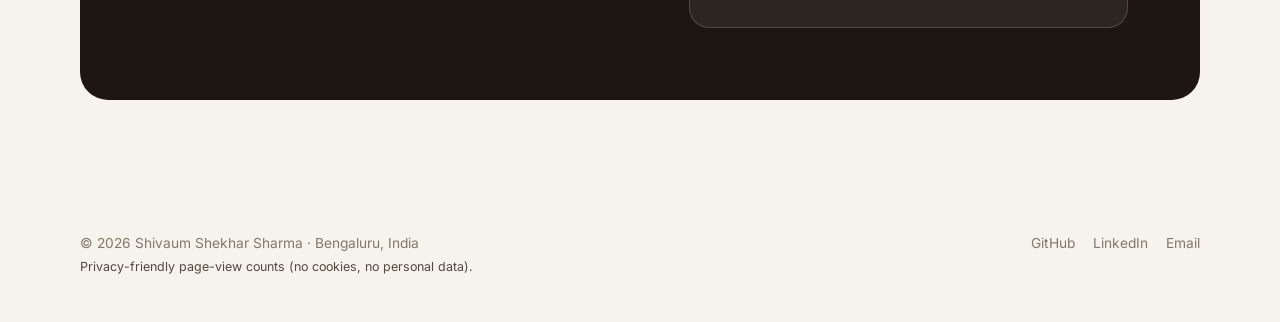
==== commit 92a924da: "Site update: PwC dates from certificate, Everpure internship, new project cards, corrected claims - " ====
--- a/index.html
+++ b/index.html
@@ -9,13 +9,21 @@
     <meta property="og:title" content="Shivaum Shekhar Sharma | AI Engineer">
     <meta property="og:description" content="Agentic AI, RAG and graph systems: evaluated against real data, deployed, honest about where they fall short.">
     <meta property="og:type" content="website">
-    <meta property="og:image" content="assets/img/shivaum.jpg">
+    <meta property="og:url" content="https://shivaumsharma.github.io/">
+    <meta name="twitter:card" content="summary_large_image">
+    <meta name="twitter:title" content="Shivaum Shekhar Sharma | AI Engineer">
+    <meta name="twitter:description" content="Agentic AI, RAG and graph systems: evaluated against real data, honest about where they fall short.">
+    <meta name="twitter:image" content="https://shivaumsharma.github.io/assets/img/og.jpg">
+    <meta property="og:image" content="https://shivaumsharma.github.io/assets/img/og.jpg">
+    <meta property="og:image:width" content="1200">
+    <meta property="og:image:height" content="630">
+    <meta property="og:image:alt" content="Shivaum Shekhar Sharma: I build AI systems that show their work.">
     <meta name="theme-color" content="#f6f2ec">
     <link rel="icon" href="data:image/svg+xml,%3Csvg xmlns='http://www.w3.org/2000/svg' viewBox='0 0 64 64'%3E%3Crect width='64' height='64' rx='16' fill='%23c2410c'/%3E%3Ctext x='32' y='43' font-family='Georgia,serif' font-size='30' text-anchor='middle' fill='white'%3ESS%3C/text%3E%3C/svg%3E">
     <link rel="preconnect" href="https://fonts.googleapis.com">
     <link rel="preconnect" href="https://fonts.gstatic.com" crossorigin>
     <link href="https://fonts.googleapis.com/css2?family=Inter:wght@400;500;600&family=Instrument+Serif:ital@0;1&family=JetBrains+Mono:wght@400;500&display=swap" rel="stylesheet">
-    <link rel="stylesheet" href="style.css?v=5">
+    <link rel="stylesheet" href="style.css?v=8">
     <script>
         // Apply saved theme before first paint to avoid a flash
         try { var t = localStorage.getItem('theme'); if (t) document.documentElement.setAttribute('data-theme', t); } catch (e) {}
@@ -27,7 +35,7 @@
 
     <header class="header" id="header">
         <nav class="nav wrap" aria-label="Primary">
-            <a href="#top" class="logo" aria-label="Shivaum Sharma, home">SS<span>.</span></a>
+            <a href="#top" class="logo" aria-label="SS. Shivaum Sharma, home">SS<span>.</span></a>
             <ul class="nav__list" id="nav-list">
                 <li><a href="#work">Work</a></li>
                 <li><a href="#experience">Experience</a></li>
@@ -51,7 +59,7 @@
         <!-- HERO -->
         <section class="hero wrap" id="top">
             <div class="hero__copy">
-                <p class="eyebrow"><span class="dot" aria-hidden="true"></span> CS (Data Science) at Manipal · Formerly PwC Advisory · Bengaluru</p>
+                <p class="eyebrow"><span class="dot" aria-hidden="true"></span> Open to AI/ML engineering, data &amp; AI validation and PM roles &middot; 2027</p>
                 <h1 class="hero__title">I build AI systems that <em>show their work.</em></h1>
                 <p class="hero__lead">Agentic AI, RAG and graph engines, evaluated against real data, deployed, and honest about where they fall short. I like the point where engineering meets product: deciding what to build, then proving it works.</p>
                 <div class="hero__cta">
@@ -73,11 +81,11 @@
 
         <!-- NUMBERS -->
         <section class="wrap stats reveal" aria-label="Selected results">
-            <div class="stat"><strong>400×</strong><span>faster graph engine (40s to 0.1s) at BHEL</span></div>
-            <div class="stat"><strong>23,841</strong><span>archived court judgments DigiNyaya was evaluated on</span></div>
-            <div class="stat"><strong>56.3%</strong><span>full match with the real court on 15,573 judged cases</span></div>
-            <div class="stat"><strong>~1,000</strong><span>tickers in a point-in-time backtest</span></div>
-            <div class="stat"><strong>₹4L+</strong><span>raised by the startups I led at MAHE</span></div>
+            <a class="stat" href="work/diginyaya.html"><strong>23,841</strong><span>archived court judgments scored by DigiNyaya</span></a>
+            <a class="stat" href="work/finsight.html"><strong>~1,000</strong><span>tickers in FinSight&#x27;s point-in-time backtest</span></a>
+            <a class="stat" href="work/argus.html"><strong>99.2%</strong><span>precision on YelpChi, real labelled fraud data (Argus)</span></a>
+            <a class="stat" href="work/nexus.html"><strong>400&times;</strong><span>faster graph engine on 10K to 50K node graphs (Nexus)</span></a>
+            <a class="stat" href="work/diginyaya.html"><strong>56.3%</strong><span>full match with the real court on 15,573 judged cases (DigiNyaya, rule-based engine)</span></a>
         </section>
 
         <!-- CURRENTLY BUILDING -->
@@ -100,7 +108,6 @@
                     <p>Growing the real-court evaluation set and tightening its safety gate, after moving its deployment to AWS. Finishing the TypeScript migration of the frontend.</p>
                 </li>
             </ul>
-            <p class="building__stamp">Updated September 2026</p>
         </section>
 
         <!-- WORK -->
@@ -117,11 +124,13 @@
                     <p class="project__kicker">Multi-agent AI · Legal tech · 2026</p>
                     <h3 class="project__title">DigiNyaya</h3>
                     <p class="project__what">A prototype where a citizen files a civil dispute and five coordinated AI agents parse the claim, research precedent, analyse both sides, mediate, and draft a resolution. Anything weak, out of scope, or contested is routed to a human reviewer instead of the AI. I evaluate it on archived court judgments.</p>
+                    <p class="proof">56.3% full match with the real court (rule-based engine) &middot; 23,841 judgments scored &middot; 510 backend tests &middot; runs on AWS</p>
                     <ul class="bullets">
                         <li>Evaluated on <strong>23,841 archived district-court judgments</strong> with an LLM judge: <strong>65.3%</strong> resolved without escalation, 34.7% sent to a human reviewer.</li>
                         <li><strong>56.3%</strong> full match with the real court (right winner and relief within &plusmn;20%) on 15,573 judged cases. Winner accuracy is 75.1%; macro-F1 0.634 versus 0.454 for an always-claimant baseline.</li>
+                        <li>These results are for the rule-based pipeline. Running the LLM agents on a 2,000-case sample <strong>lowered</strong> winner accuracy from 75.0% to 61.6%; after one calibration fix they reach parity (71.8% vs 71.1%), not an improvement.</li>
                         <li>Weakest area: small-claims debt recovery at 47.5% full match. Deterministic guardrails clamp every relief amount and filter every citation to what was retrieved; a SHA-256 hash-chained audit log makes history tamper-evident.</li>
-                        <li>Five-agent pipeline with a two-checkpoint human safety gate, 11 languages, 331 backend tests, CI on every PR.</li>
+                        <li>Five-agent pipeline with a two-checkpoint human safety gate, 11 languages, 510 backend tests, CI on every PR.</li>
                     </ul>
                     <ul class="chips"><li>Python</li><li>FastAPI</li><li>React + TypeScript</li><li>PostgreSQL</li><li>SSE streaming</li><li>AWS + Terraform</li></ul>
                     <div class="project__links">
@@ -173,12 +182,13 @@
                     <p class="project__kicker">Agentic AI · Fintech · 2026</p>
                     <h3 class="project__title">FinSight AI</h3>
                     <p class="project__what">An equity-research and paper-trading platform. Ask about any listed company and an LLM planner picks the tools it needs (market data, SEC and NSE filings, DCF valuation, sentiment) and writes a sourced, institutional-style report.</p>
+                    <p class="proof">~1,000-ticker point-in-time backtest &middot; 1,000+ tests &middot; live on Vercel, plus a Hugging Face research demo</p>
                     <ul class="bullets">
-                        <li>Report time cut <strong>4×</strong> (257s to 65s); RAG over live SEC EDGAR and NSE India filings with FinBERT sentiment, every report scored on grounding and citation before display.</li>
+                        <li>RAG over live SEC EDGAR and NSE India filings with FinBERT sentiment; every report is scored on grounding and citation before display. Moving the local LLM to llama.cpp cut narrative generation from ~257 s to ~65 s on the same machine (<a href="https://github.com/shivaumsharma/FinSight-AI/blob/main/EVALUATION.md" target="_blank" rel="noopener">method</a>).</li>
                         <li>From-scratch WACC, FCFF and DCF engine with Monte Carlo simulation and a 31-signal factor scorecard.</li>
                         <li>Point-in-time backtest scaled from ~80 to <strong>~1,000 tickers</strong>. It showed an earlier "70% accuracy" figure only measured agreement with analysts; I replaced it with 12-month forward accuracy against an Always-Buy baseline (38.6% vs 58.4%) and ship that number on every report.</li>
                         <li>Caught 2 look-ahead data leaks and a class-imbalance trap (61% raw accuracy was just majority-class guessing) in the ML classifier.</li>
-                        <li>Next.js and FastAPI on AWS with Terraform; an optional Snowflake store reproduces the published accuracy across 1,907 scored calls; 1,000+ tests in CI and a 65-finding code audit, including an RCE fix.</li>
+                        <li>Next.js and FastAPI on AWS with Terraform; an optional Snowflake store for backtest results; 1,000+ tests in CI; an HMAC-signed cache closes an unsigned-pickle remote-code-execution risk.</li>
                     </ul>
                     <ul class="chips"><li>Next.js</li><li>TypeScript</li><li>FastAPI</li><li>ChromaDB</li><li>FinBERT</li><li>Snowflake</li><li>Terraform</li><li>AWS</li></ul>
                     <div class="project__links">
@@ -204,6 +214,7 @@
                     <p class="project__kicker">Graph engine · Backend · BHEL internship</p>
                     <h3 class="project__title">Nexus</h3>
                     <p class="project__what">Models a company's systems, vendors and supply chains as a directed graph, then answers: if this node fails, what else breaks, and which nodes are single points of failure? The graph algorithms are written from scratch with no graph libraries.</p>
+                    <p class="proof">40s &rarr; 0.1s (400&times;) on 10K&ndash;50K node graphs &middot; 141 tests &middot; open source</p>
                     <ul class="bullets">
                         <li>BFS, DFS, Dijkstra, max-flow/min-cut, cycle detection, topological sort, Tarjan's SCC, with cascading-failure simulation on top.</li>
                         <li>Fixed an O(E²) bottleneck: <strong>40s to 0.1s</strong> on 10K to 50K node graphs (<strong>400×</strong>), approved by BHEL IT leadership.</li>
@@ -247,6 +258,7 @@
                     <p class="project__kicker">Fraud detection · Graph ML · Razorpay AI Buildathon 2026</p>
                     <h3 class="project__title">Argus</h3>
                     <p class="project__what">An AI risk manager for promo and referral abuse. Scoring one account at a time can't catch a ring of farmed accounts, so Argus builds a graph of accounts linked by shared devices, payment instruments and referral chains, and flags whole clusters. An LLM only writes the case for a human analyst; no code path bans or blocks anyone.</p>
+                    <p class="proof">98.7% cluster precision (synthetic) &middot; checked on YelpChi, Elliptic and CTU-13 &middot; 51 tests</p>
                     <ul class="bullets">
                         <li>On a frozen, single-pass synthetic holdout: <strong>100%</strong> hard-ring recall (40/40), <strong>85%</strong> soft-ring recall, <strong>98.7%</strong> cluster precision, <strong>2.5%</strong> false positives on planted look-alike households.</li>
                         <li>Also checked on real labelled data: 99.2% precision on YelpChi, 7.3× lift on the Elliptic Bitcoin graph.</li>
@@ -287,11 +299,11 @@
             </header>
             <div class="grid">
                 <article class="card reveal">
-                    <img class="card__img" src="assets/img/amazon-dashboard.jpg" alt="Amazon Financial Intelligence dashboard showing five-year revenue, net income and operating income" loading="lazy" width="1200" height="575">
+                    <img class="card__img" style="object-fit:contain;background:#fff" src="assets/img/amazon-forecast.jpg" alt="Amazon revenue 2020 to 2024 as a solid line, with the 2025 to 2027 forecast as a dashed line" loading="lazy" width="1000" height="600">
                     <div class="card__body">
                         <p class="project__kicker">Analytics · Streamlit · Power BI · SQL</p>
                         <h3 class="card__title">Amazon Financial Intelligence</h3>
-                        <p>Interactive dashboard on Amazon's 2020 to 2024 filings: KPI tracking, linear vs polynomial revenue forecasts with R² reported for both, z-score anomaly detection, and a benchmark against Zomato, Swiggy and Nykaa. Found that the FY2024 row held placeholder values and reconciled it against the actual earnings release. Small-sample caveat stated.</p>
+                        <p>Interactive dashboard on Amazon's 2020 to 2024 filings: KPI tracking, linear vs polynomial revenue forecasts with R² reported for both, z-score anomaly detection, and a benchmark against Zomato, Swiggy and Nykaa. An earlier version of the dataset carried placeholder FY2024 values; the current data is reconciled to Amazon&#x27;s filed results (sources in the repo). Small-sample caveat stated.</p>
                         <a class="text-link" href="https://github.com/shivaumsharma/Amazon-Financial-Analytics-Project" target="_blank" rel="noopener">View code →</a>
                     </div>
                 </article>
@@ -308,7 +320,7 @@
                         <p class="project__kicker">Government data analysis · DoT internship</p>
                         <h3 class="card__title">PM-JANMAN Connectivity Analysis</h3>
                         <p>Gap analysis of mobile-tower rollout to tribal habitations in Madhya Pradesh, benchmarked against 3,048 uncovered habitations across 15 states. Findings were used to guide funding decisions and covered in a Times of India article.</p>
-                        <span class="text-link text-link--static">Python · Pandas · Plotly · Tableau · SQL</span>
+                        <span class="text-link text-link--static">Python · Pandas · Plotly · Streamlit</span>
                     </div>
                 </article>
                 <article class="card reveal">
@@ -344,6 +356,27 @@
                         <a class="text-link" href="https://github.com/shivaumsharma/dcf-valuation-engine" target="_blank" rel="noopener">View code →</a>
                     </div>
                 </article>
+                <article class="card reveal" id="pure-insights">
+                    <img class="card__img" src="assets/img/pure-insights-overview.jpg" alt="Pure Insights Command Center overview: fleet health, open alerts and a map of every report" loading="lazy" width="800" height="455">
+                    <div class="card__body">
+                        <p class="project__kicker">Analytics &middot; Snowflake &middot; Everpure hiring case study</p>
+                        <h3 class="card__title">Pure Insights Command Center</h3>
+                        <p>Analytics-portal monitoring and cost governance: an admin dashboard for report health, alerts and Snowflake cost per report, built on synthetic data as a hiring case study for Everpure. An independent Python validator with 68 checks re-derives the headline numbers from the raw CSV, and all 45 comparisons matched on a real Snowflake account after one precision bug was found and fixed.</p>
+                        <p class="proof">499 tests &middot; 68-check validator &middot; 45 of 45 Snowflake comparisons</p>
+                        <a class="text-link" href="https://github.com/shivaumsharma/pure-insights-command-center" target="_blank" rel="noopener">View code &rarr;</a>
+                    </div>
+                </article>
+                <article class="card reveal" id="star-catcher">
+                    <img class="card__img" src="assets/img/star-catcher.jpg" alt="Three Star Catcher screens: the menu, a round in play, and the game-over screen" loading="lazy" width="756" height="420">
+                    <div class="card__body">
+                        <p class="project__kicker">Product thinking &middot; Godot &middot; Firebase Analytics</p>
+                        <h3 class="card__title">Star Catcher: product teardown and playtest tooling</h3>
+                        <p>A small casual Android game I built to practise product analysis. The repo has a product teardown that labels every claim as from code, simulated, from playtest or hypothesis; consent-aware analytics events; a local playtest log with a share button; and a report script for the onboarding funnel and day-1/7/30 return. It has no players yet, and its sample playtest data is a 30-bot simulation, labelled as one.</p>
+                        <p class="proof">Funnel and retention report &middot; consent-aware analytics &middot; simulation clearly labelled</p>
+                        <a class="text-link" href="https://github.com/shivaumsharma/Star-catcher/blob/main/TEARDOWN.md" target="_blank" rel="noopener">Read the teardown &rarr;</a>
+                        <a class="text-link" href="https://github.com/shivaumsharma/Star-catcher" target="_blank" rel="noopener">View code &rarr;</a>
+                    </div>
+                </article>
             </div>
         </section>
 
@@ -355,10 +388,20 @@
             </header>
             <ol class="timeline">
                 <li class="tl reveal">
-                    <div class="tl__when">Jun to Sep 2026</div>
-                    <div class="tl__what">
-                        <h3>Intern, Advisory: Intelligent Business Systems</h3>
-                        <p class="tl__org">PricewaterhouseCoopers (PwC), India</p>
+                    <div class="tl__when">2026 &middot; 6 months</div>
+                    <div class="tl__what">
+                        <h3>Data and AI Validation Intern</h3>
+                        <p class="tl__org">Everpure</p>
+                        <ul>
+                            <li>Six-month internship in data and AI validation. I joined after the company&#x27;s hiring case study, which I built as the <a href="#pure-insights">Pure Insights Command Center</a>.</li>
+                        </ul>
+                    </div>
+                </li>
+                <li class="tl reveal">
+                    <div class="tl__when">Jun to Aug 2026</div>
+                    <div class="tl__what">
+                        <h3>Intern, Advisory (One Consulting SBU)</h3>
+                        <p class="tl__org">PricewaterhouseCoopers Services LLP, Mumbai</p>
                         <ul>
                             <li>Assessed agentic-AI workflows and use cases for a Fortune 500 e-commerce client, benchmarked competitors' AI-agent adoption, and prototyped a small RAG agent with flowcharts and Figma wireframes. The client approved all 10+ use cases and prioritized 3 for Q3 2026.</li>
                             <li>Authored 22 SOPs covering functionality, governance and safety guardrails for the client's fintech AI systems, researching UPI flows and RBI/NPCI requirements.</li>
@@ -416,6 +459,46 @@
                     </div>
                 </li>
             </ol>
+        </section>
+
+        <!-- SKILLS -->
+        <section class="section wrap" id="skills">
+            <header class="section__head reveal">
+                <p class="eyebrow">Skills</p>
+                <h2 class="section__title">What I work with.</h2>
+            </header>
+            <div class="skills reveal">
+                <div class="skill">
+                    <h3>AI and LLM</h3>
+                    <ul class="chips"><li>RAG pipelines</li><li>Agentic orchestration</li><li>LLM tool-calling</li><li>FinBERT</li></ul>
+                    <p class="skill__used">Used in <a href="work/diginyaya.html">DigiNyaya</a>, <a href="work/finsight.html">FinSight AI</a></p>
+                </div>
+                <div class="skill">
+                    <h3>AI evaluation</h3>
+                    <ul class="chips"><li>Golden-eval CI gates</li><li>LLM-as-judge</li><li>Retrieval evals (NDCG, MRR)</li><li>Backtesting and leakage checks</li><li>Frozen holdouts</li></ul>
+                    <p class="skill__used">Used in <a href="work/diginyaya.html">DigiNyaya</a>, <a href="work/finsight.html">FinSight AI</a>, <a href="work/argus.html">Argus</a></p>
+                </div>
+                <div class="skill">
+                    <h3>Data and analysis</h3>
+                    <ul class="chips"><li>SQL (PostgreSQL)</li><li>pandas</li><li>Power BI</li><li>Anomaly detection</li><li>Snowflake (optional store)</li></ul>
+                    <p class="skill__used">Used in <a href="https://github.com/shivaumsharma/Amazon-Financial-Analytics-Project" target="_blank" rel="noopener">Amazon Financial Intelligence</a>, <a href="work/finsight.html">FinSight AI</a>, <a href="work/nexus.html">Nexus</a></p>
+                </div>
+                <div class="skill">
+                    <h3>Backend and APIs</h3>
+                    <ul class="chips"><li>FastAPI</li><li>SQLAlchemy</li><li>Alembic</li><li>JWT / RBAC</li><li>Server-Sent Events</li></ul>
+                    <p class="skill__used">Used in <a href="work/diginyaya.html">DigiNyaya</a>, <a href="work/nexus.html">Nexus</a>, <a href="work/finsight.html">FinSight AI</a></p>
+                </div>
+                <div class="skill">
+                    <h3>Cloud and DevOps</h3>
+                    <ul class="chips"><li>AWS (Elastic Beanstalk, CloudFront, RDS)</li><li>Terraform</li><li>Docker</li><li>GitHub Actions</li></ul>
+                    <p class="skill__used">Used in <a href="work/diginyaya.html">DigiNyaya</a>, <a href="work/finsight.html">FinSight AI</a></p>
+                </div>
+                <div class="skill">
+                    <h3>Languages and frontend</h3>
+                    <ul class="chips"><li>Python</li><li>TypeScript</li><li>JavaScript</li><li>React</li><li>Next.js</li><li>Streamlit</li></ul>
+                    <p class="skill__used">Used in <a href="work/diginyaya.html">DigiNyaya</a>, <a href="work/finsight.html">FinSight AI</a>, <a href="work/argus.html">Argus</a></p>
+                </div>
+            </div>
         </section>
 
         <!-- ABOUT -->
@@ -432,45 +515,11 @@
                 <dl>
                     <div><dt>Based in</dt><dd>Bengaluru, India</dd></div>
                     <div><dt>Studying</dt><dd>B.Tech CSE (Data Science), Manipal Institute of Technology, 2023 to 2027</dd></div>
-                    <div><dt>Recently</dt><dd>Advisory intern at PwC and President of MAHE Innovation Centre (both to Sep 2026)</dd></div>
+                    <div><dt>Recently</dt><dd>Data and AI validation intern at Everpure; President of MAHE Innovation Centre (to Sep 2026); PwC Advisory intern (Jun to Aug 2026)</dd></div>
                     <div><dt>Looking for</dt><dd>AI/ML engineering and product management internships</dd></div>
                     <div><dt>Off the clock</dt><dd>Former FIDE-rated chess player (peak 1400); President of 64 Squares</dd></div>
                 </dl>
             </aside>
-        </section>
-
-        <!-- SKILLS -->
-        <section class="section wrap" id="skills">
-            <header class="section__head reveal">
-                <p class="eyebrow">Skills</p>
-                <h2 class="section__title">What I work with.</h2>
-            </header>
-            <div class="skills reveal">
-                <div class="skill">
-                    <h3>AI and LLM</h3>
-                    <ul class="chips"><li>RAG pipelines</li><li>Agentic orchestration</li><li>LLM tool-calling</li><li>FinBERT</li><li>Prompt engineering</li></ul>
-                </div>
-                <div class="skill">
-                    <h3>AI evaluation</h3>
-                    <ul class="chips"><li>Golden-eval CI gates</li><li>Citation-grounding checks</li><li>LLM-as-judge</li><li>Retrieval evals (NDCG, MRR)</li><li>Backtesting and leakage checks</li><li>Confidence-driven escalation</li></ul>
-                </div>
-                <div class="skill">
-                    <h3>Data and validation</h3>
-                    <ul class="chips"><li>SQL (PostgreSQL, MySQL)</li><li>Snowflake</li><li>pandas</li><li>Data reconciliation</li><li>Anomaly detection</li><li>Tableau</li><li>Power BI</li></ul>
-                </div>
-                <div class="skill">
-                    <h3>Backend and APIs</h3>
-                    <ul class="chips"><li>FastAPI</li><li>REST design</li><li>SQLAlchemy</li><li>Alembic</li><li>JWT / RBAC</li><li>Server-Sent Events</li></ul>
-                </div>
-                <div class="skill">
-                    <h3>Cloud and DevOps</h3>
-                    <ul class="chips"><li>AWS (Elastic Beanstalk, CloudFront, API Gateway, ECR)</li><li>Terraform</li><li>Docker</li><li>GitHub Actions</li></ul>
-                </div>
-                <div class="skill">
-                    <h3>Languages and frontend</h3>
-                    <ul class="chips"><li>Python</li><li>Java</li><li>TypeScript</li><li>JavaScript</li><li>SQL</li><li>React</li><li>Next.js</li><li>Streamlit</li></ul>
-                </div>
-            </div>
         </section>
 
         <!-- CONTACT -->
@@ -515,7 +564,7 @@
         </ul>
     </footer>
 
-    <script src="main.js?v=5"></script>
+    <script src="main.js?v=8"></script>
     <script data-goatcounter="https://shivaumsharma.goatcounter.com/count" async src="//gc.zgo.at/count.js"></script>
 </body>
 
--- a/style.css
+++ b/style.css
@@ -305,7 +305,7 @@
 .cform__submit:disabled { opacity: .6; cursor: progress; }
 .cform__status { min-height: 1.4em; font-size: .86rem; color: #ffd2b8; }
 .cform__status a { color: #fff; }
-.footer small { font-size: .78rem; opacity: .85; }
+.footer small { font-size: .78rem; color: var(--ink-2); }
 
 @media (max-width: 960px) {
     .building__list { grid-template-columns: 1fr; }
@@ -352,3 +352,11 @@
     .case__results li:nth-child(-n+2) { border-bottom: 1px solid var(--line); }
 }
 @media (max-width: 760px) { .shots { grid-template-columns: 1fr; } }
+
+/* ---------- Proof strip, linked metric tiles, skill provenance ---------- */
+.proof { margin-top: 12px; padding: 8px 12px; border-left: 3px solid var(--accent); background: var(--accent-soft); border-radius: 0 8px 8px 0; font: 500 .76rem/1.5 var(--mono); color: var(--ink); }
+a.stat { display: block; color: inherit; text-decoration: none; transition: background .15s; }
+a.stat:hover { background: var(--accent-soft); }
+a.stat:focus-visible { outline-offset: -3px; }
+.skill__used { margin-top: 14px; font-size: .8rem; color: var(--ink-2); }
+.skill__used a { color: var(--accent); text-decoration: underline; text-underline-offset: 3px; }
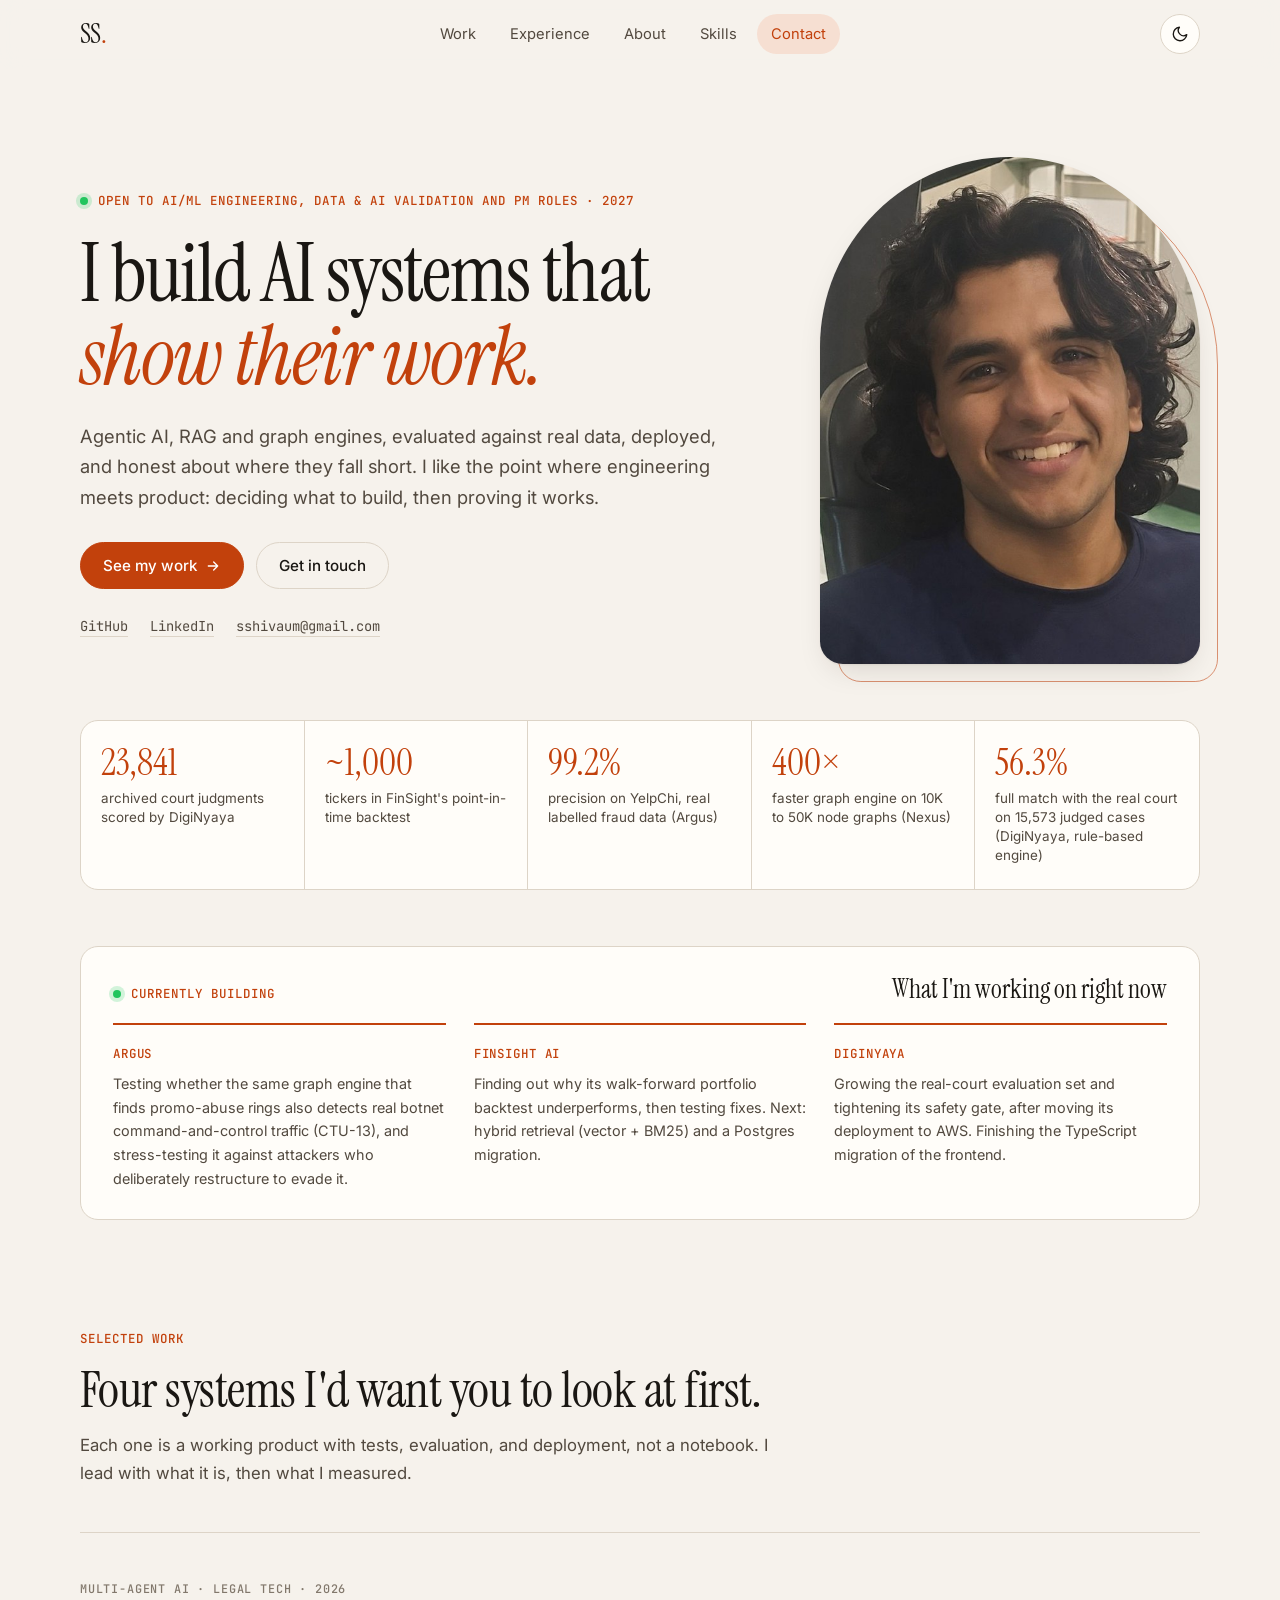
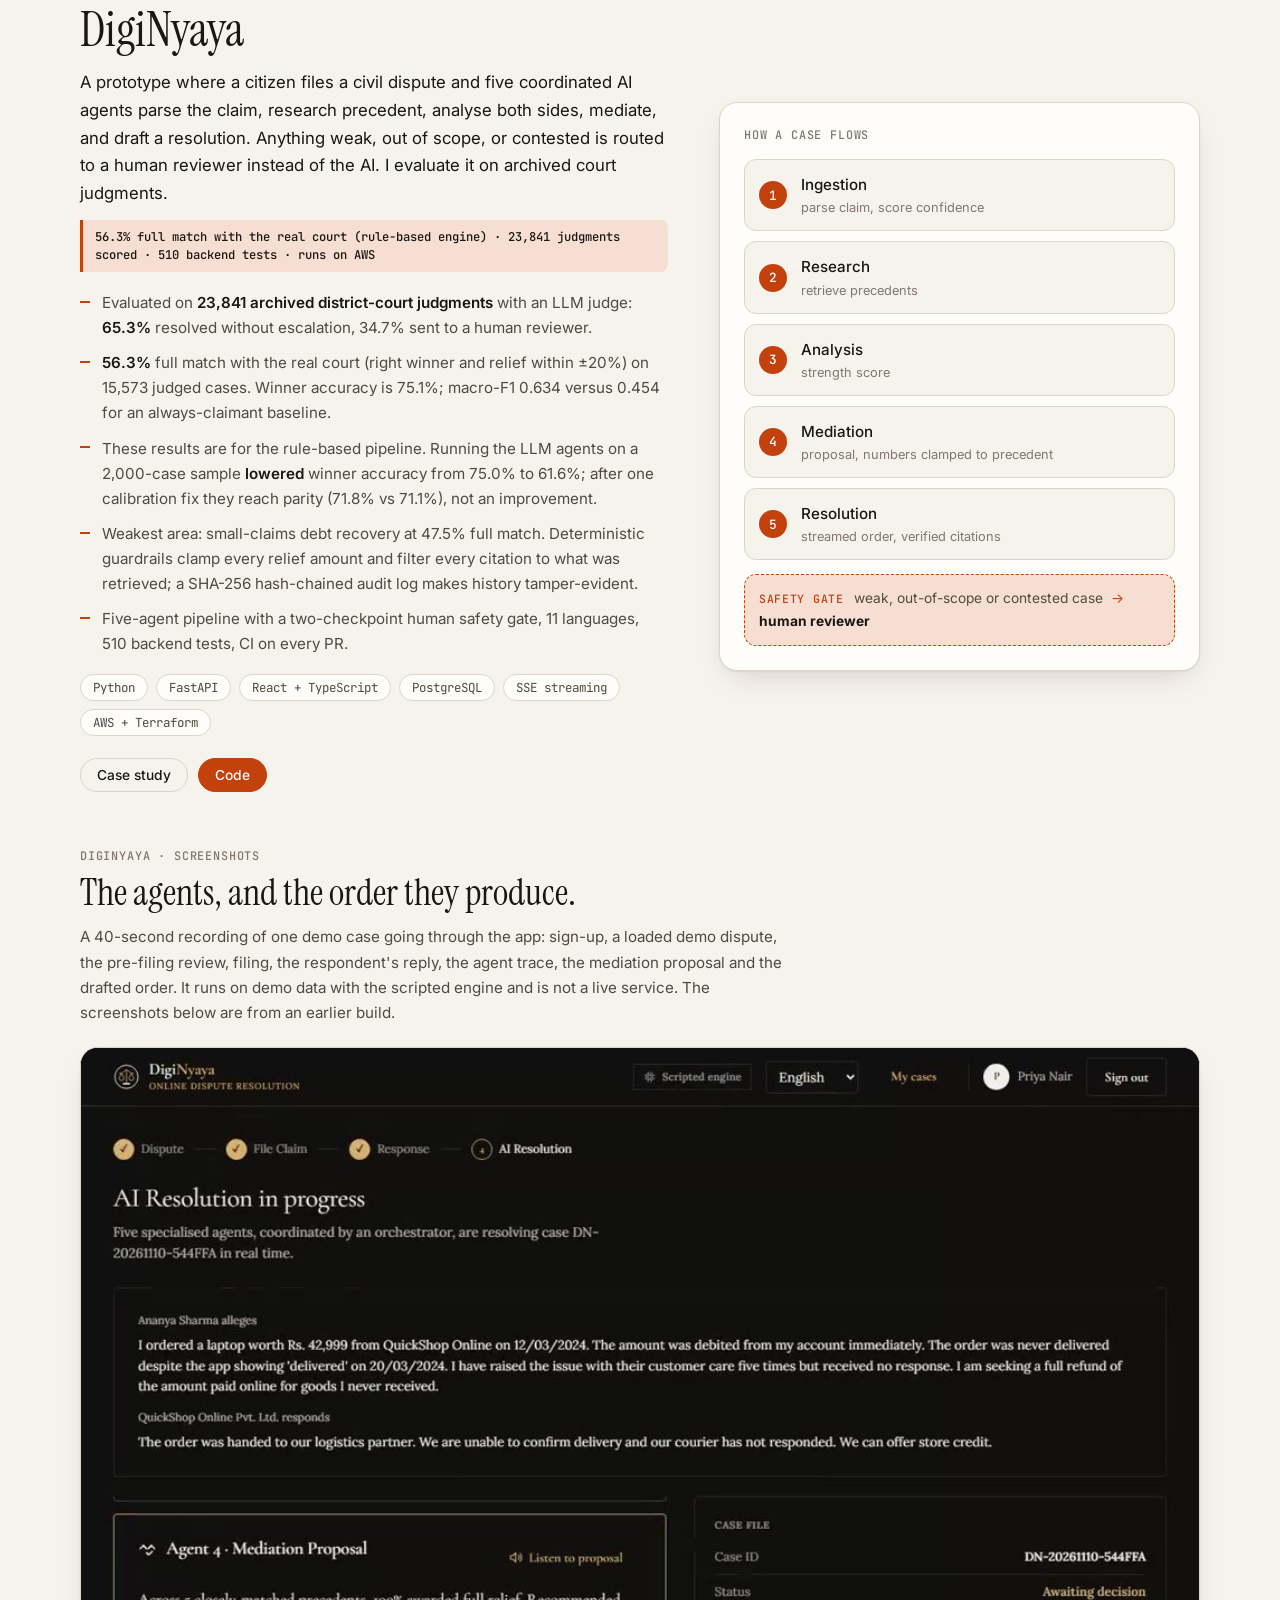
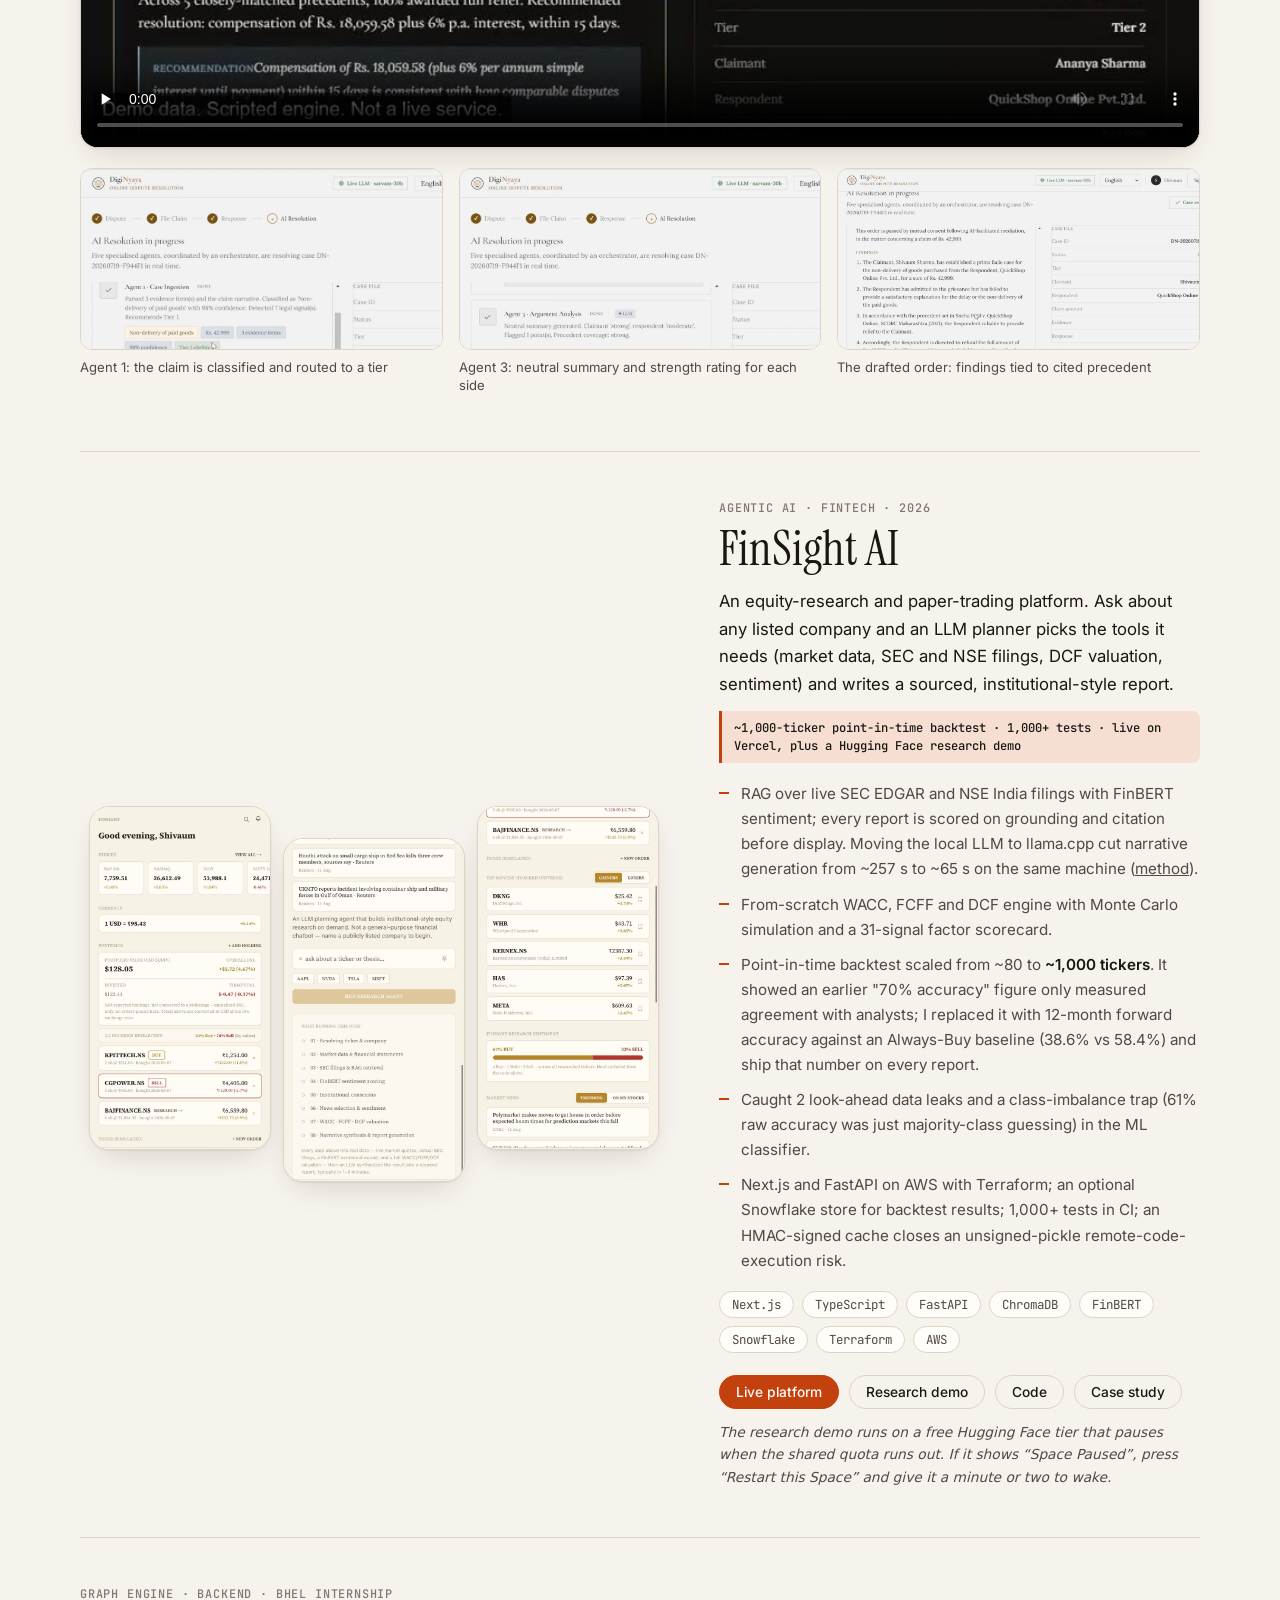
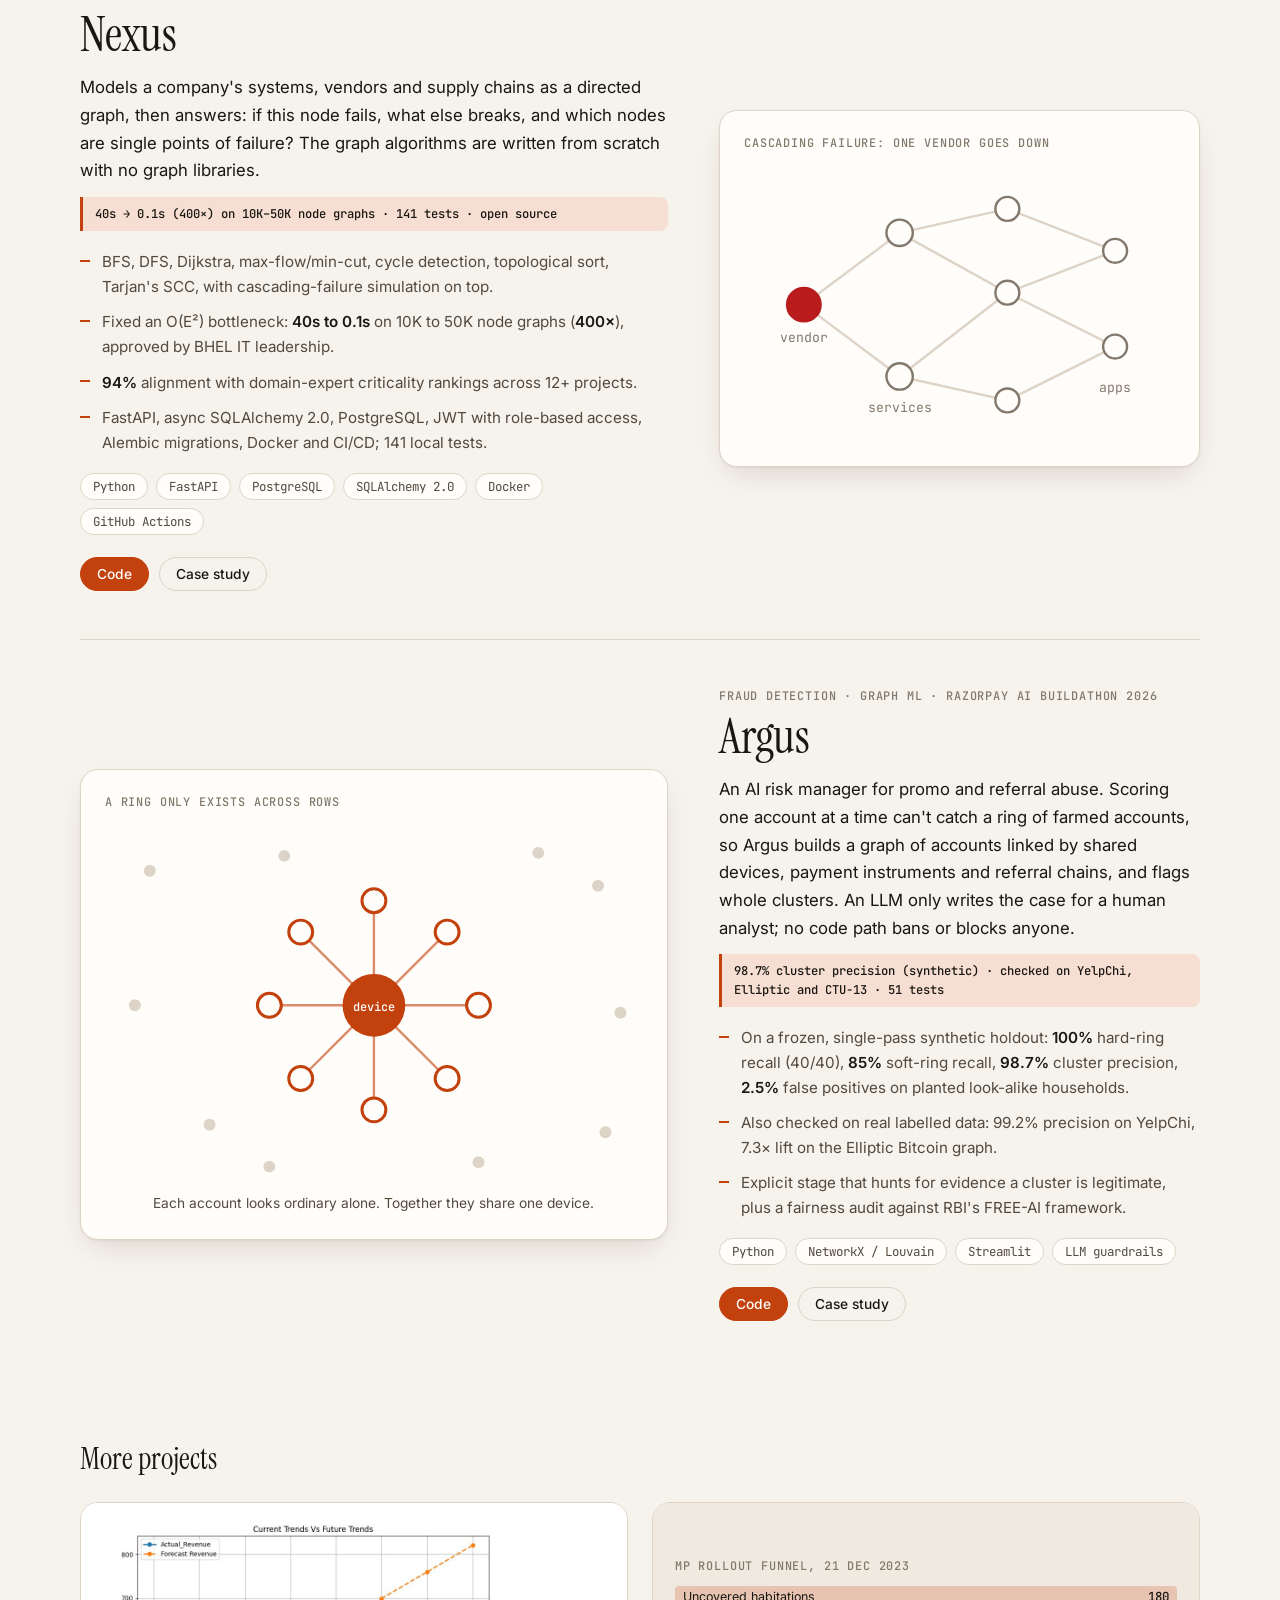
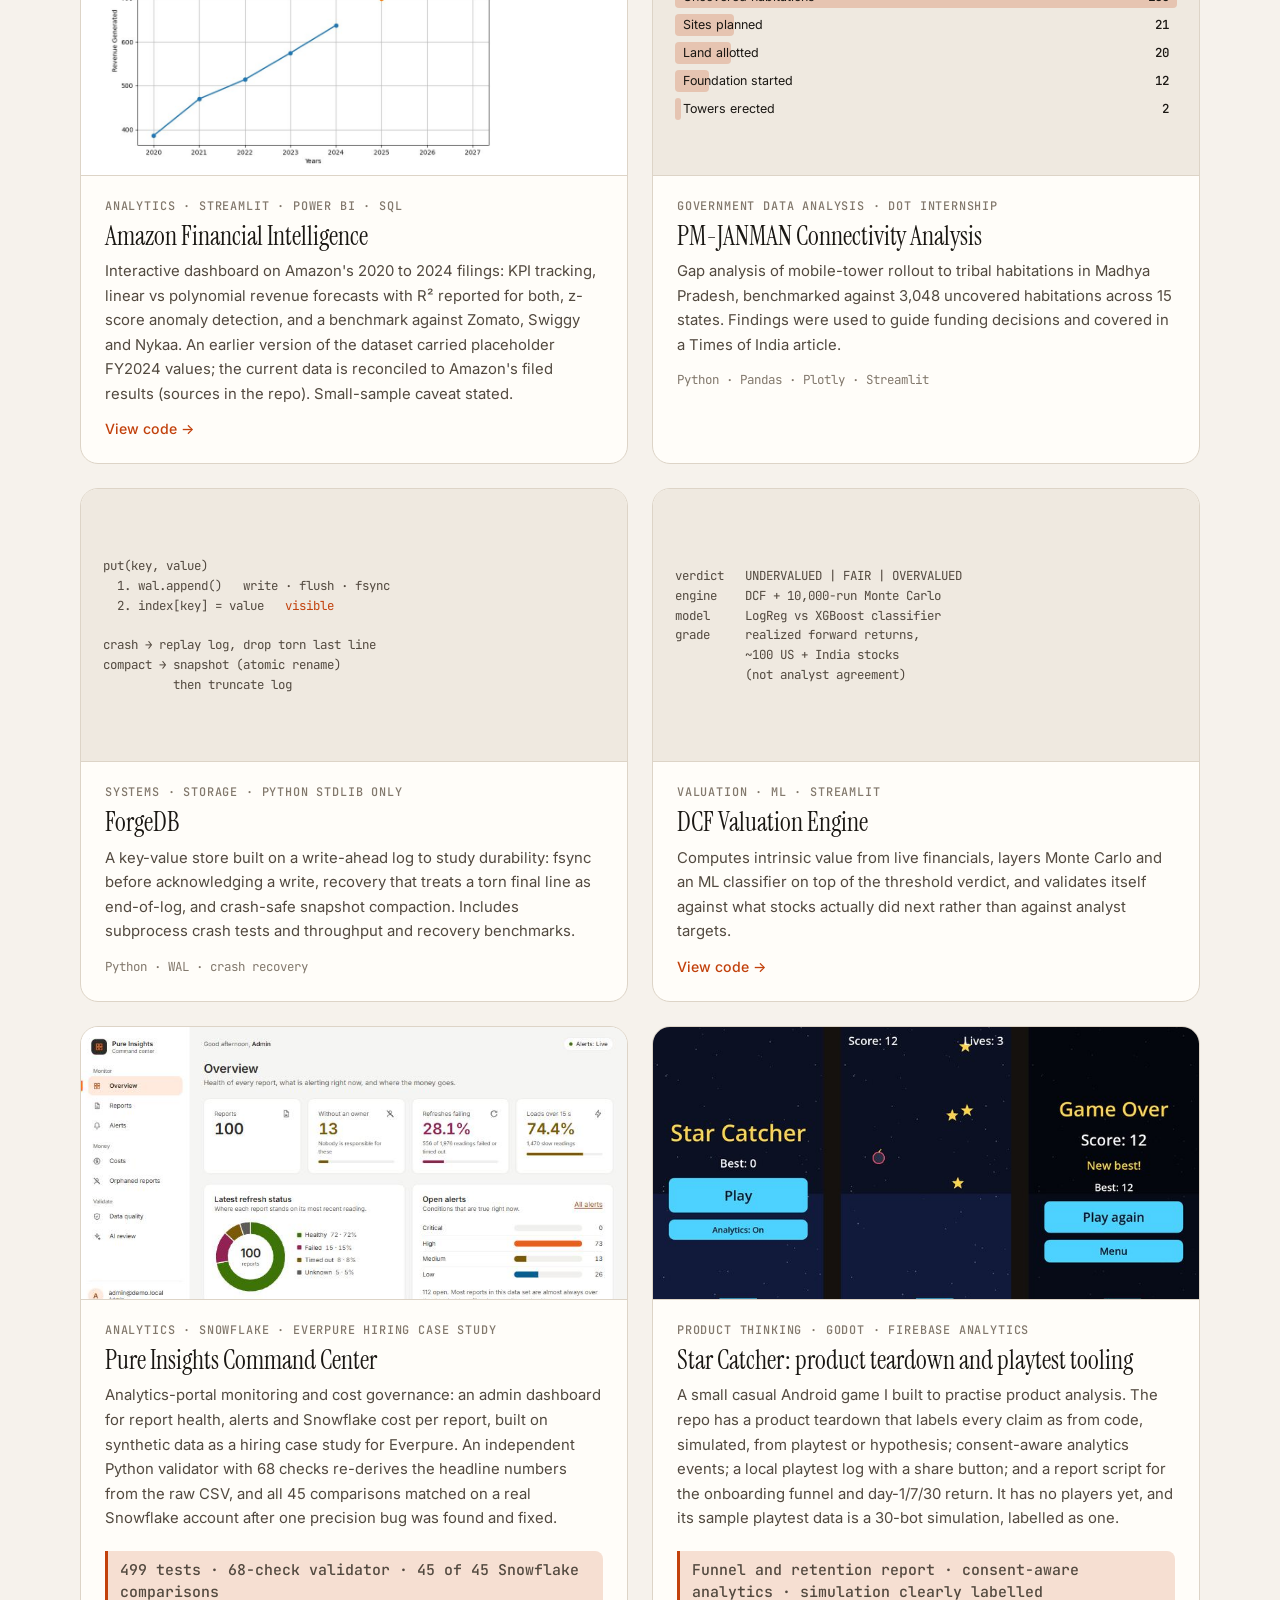
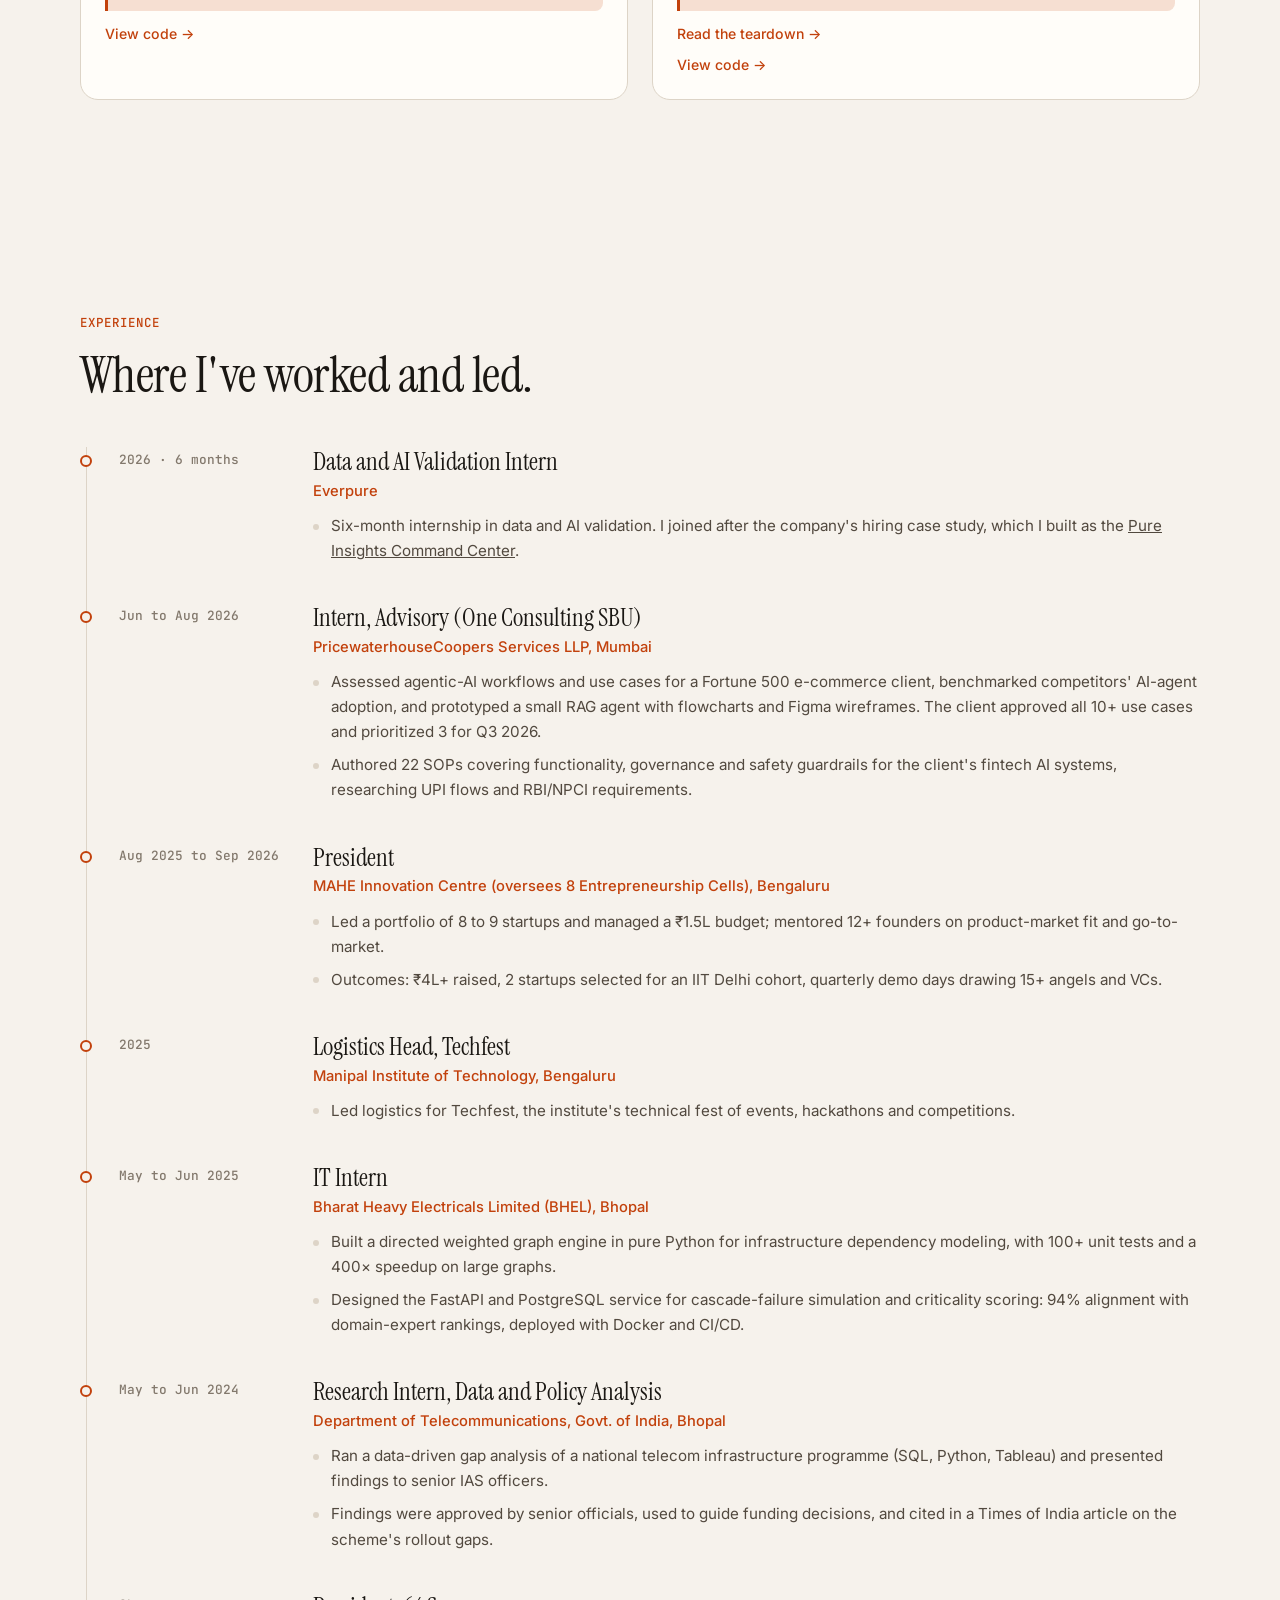
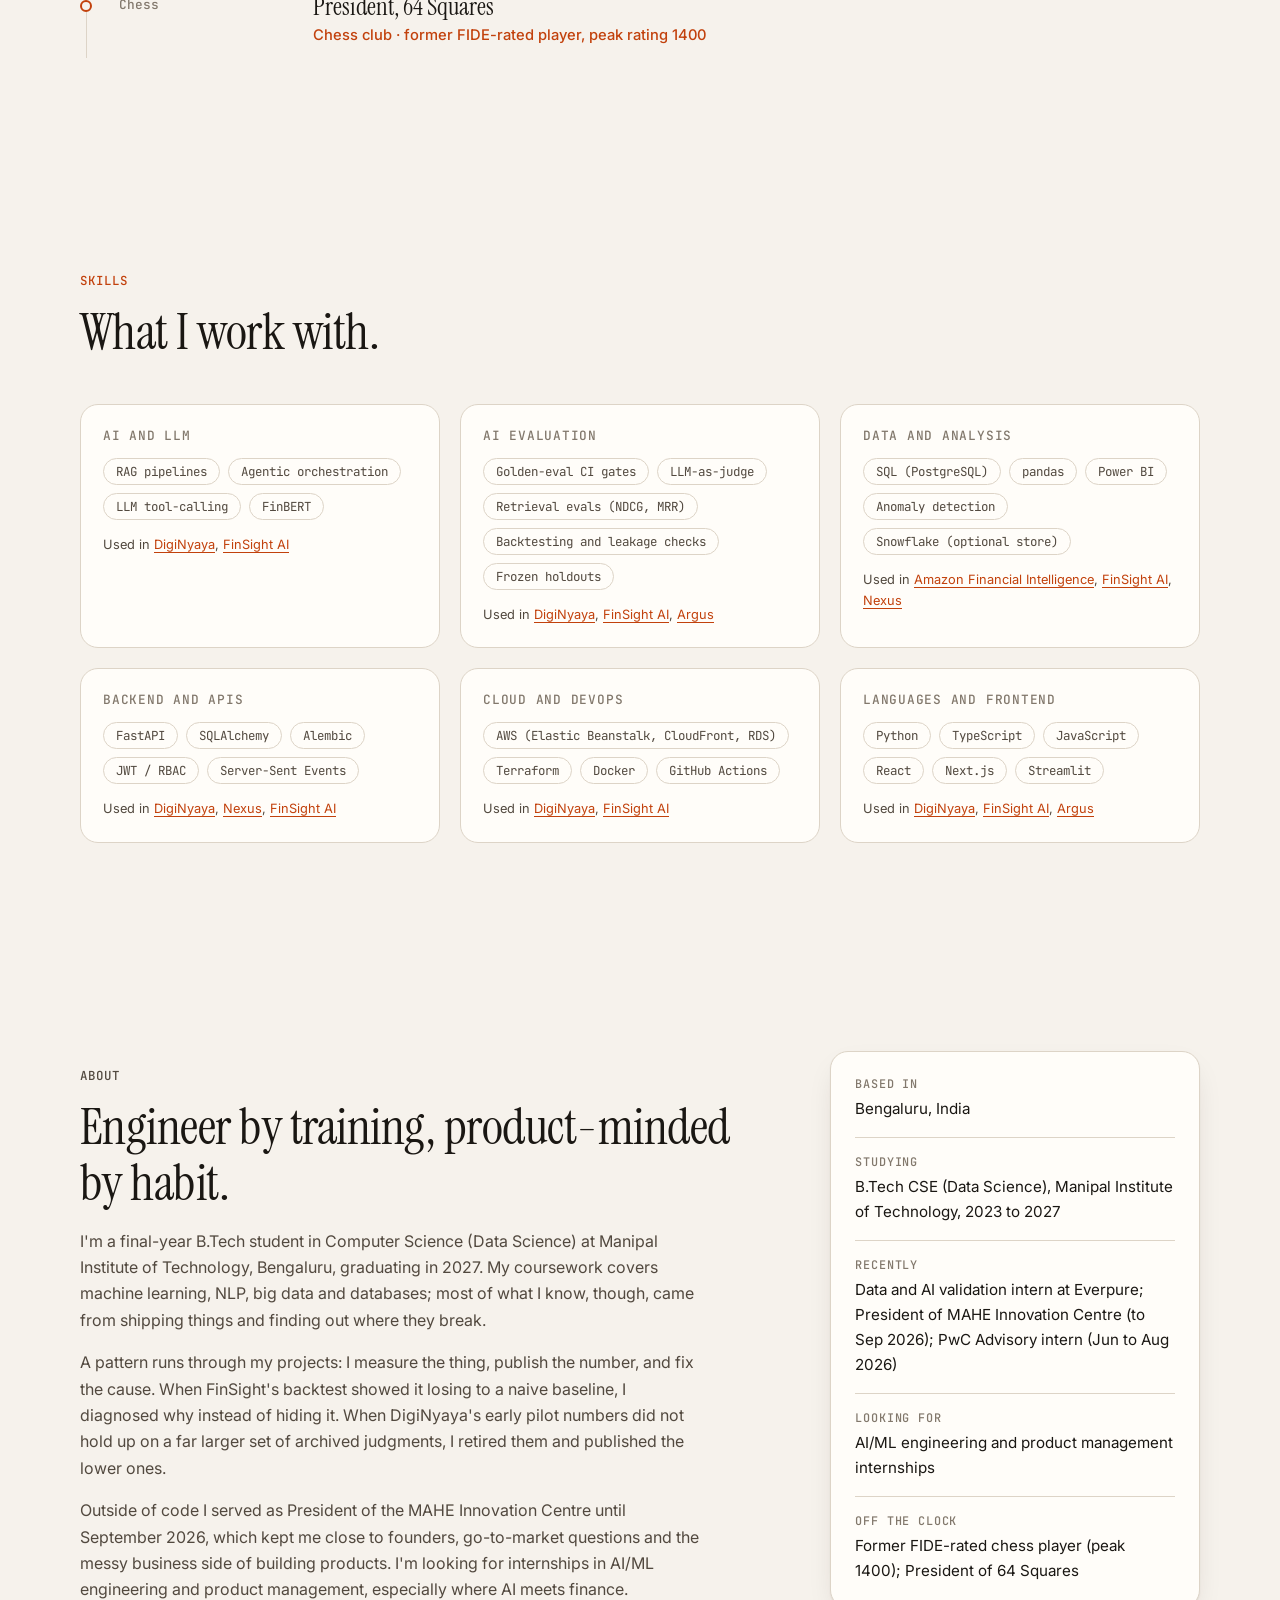
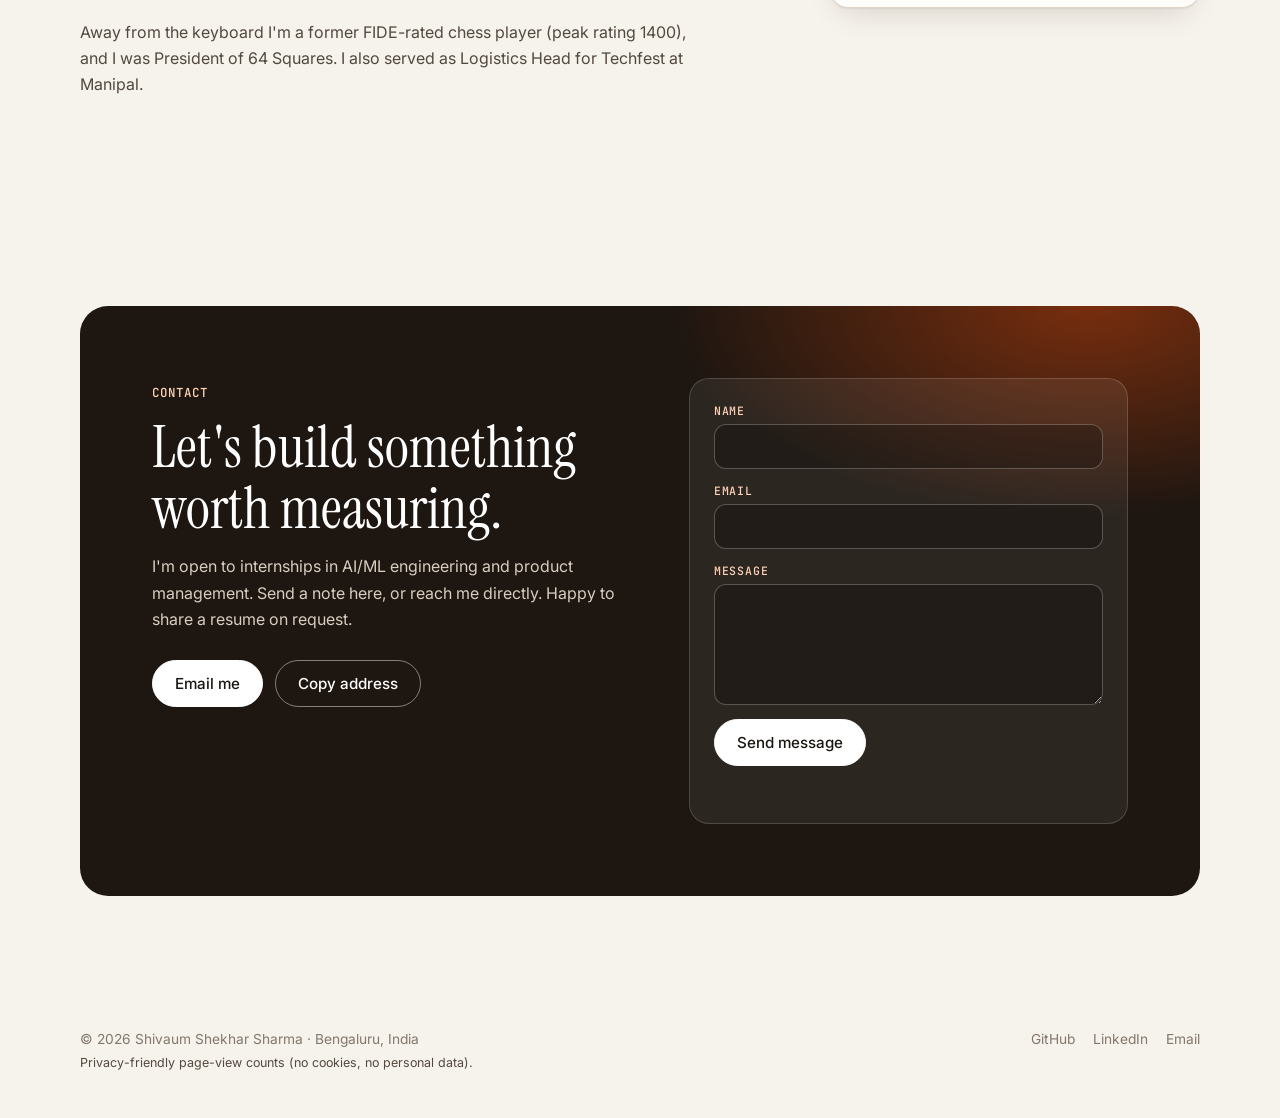
==== commit 01e0bcc5: "Add a recorded DigiNyaya walkthrough on demo data 40-second recording of one demo case through the a" ====
--- a/index.html
+++ b/index.html
@@ -23,7 +23,7 @@
     <link rel="preconnect" href="https://fonts.googleapis.com">
     <link rel="preconnect" href="https://fonts.gstatic.com" crossorigin>
     <link href="https://fonts.googleapis.com/css2?family=Inter:wght@400;500;600&family=Instrument+Serif:ital@0;1&family=JetBrains+Mono:wght@400;500&display=swap" rel="stylesheet">
-    <link rel="stylesheet" href="style.css?v=8">
+    <link rel="stylesheet" href="style.css?v=9">
     <script>
         // Apply saved theme before first paint to avoid a flash
         try { var t = localStorage.getItem('theme'); if (t) document.documentElement.setAttribute('data-theme', t); } catch (e) {}
@@ -158,7 +158,13 @@
                 <div class="tour__head">
                     <p class="project__kicker">DigiNyaya &middot; Screenshots</p>
                     <h3 class="tour__title" id="tour-title">The agents, and the order they produce.</h3>
-                    <p class="tour__lead">Screens from an earlier build running locally on demo data, not a live service.</p>
+                    <p class="tour__lead">A 40-second recording of one demo case going through the app: sign-up, a loaded demo dispute, the pre-filing review, filing, the respondent&#x27;s reply, the agent trace, the mediation proposal and the drafted order. It runs on demo data with the scripted engine and is not a live service. The screenshots below are from an earlier build.</p>
+                </div>
+                <div class="tour__video">
+                    <video controls preload="none" playsinline poster="assets/diginyaya/walkthrough-poster.jpg" width="1280" height="800">
+                        <source src="assets/diginyaya/walkthrough.mp4" type="video/mp4">
+                        Your browser can't play this video. <a href="assets/diginyaya/walkthrough.mp4">Download the MP4</a>.
+                    </video>
                 </div>
                 <ul class="shots">
                     <li>
@@ -564,7 +570,7 @@
         </ul>
     </footer>
 
-    <script src="main.js?v=8"></script>
+    <script src="main.js?v=9"></script>
     <script data-goatcounter="https://shivaumsharma.goatcounter.com/count" async src="//gc.zgo.at/count.js"></script>
 </body>
 
--- a/style.css
+++ b/style.css
@@ -137,7 +137,8 @@
 .tour__title { font: 400 clamp(1.7rem, 3vw, 2.3rem)/1.15 var(--serif); margin: 8px 0 10px; }
 .tour__lead { color: var(--ink-2); font-size: .95rem; }
 .tour__video { border-radius: var(--radius); overflow: hidden; border: 1px solid var(--line); box-shadow: var(--shadow); background: #000; }
-.tour__video video { width: 100%; height: auto; aspect-ratio: 1600 / 842; display: block; background: #000; }
+.tour__video video { width: 100%; height: auto; aspect-ratio: 1280 / 800; display: block; background: #000; }
+.tour__video { margin-bottom: 20px; }
 .shots { display: grid; grid-template-columns: repeat(3, 1fr); gap: 16px; margin-top: 20px; }
 .shots li { display: grid; gap: 8px; align-content: start; }
 .shots a { display: block; border: 1px solid var(--line); border-radius: 12px; overflow: hidden; background: var(--surface); transition: transform .2s, box-shadow .2s; }
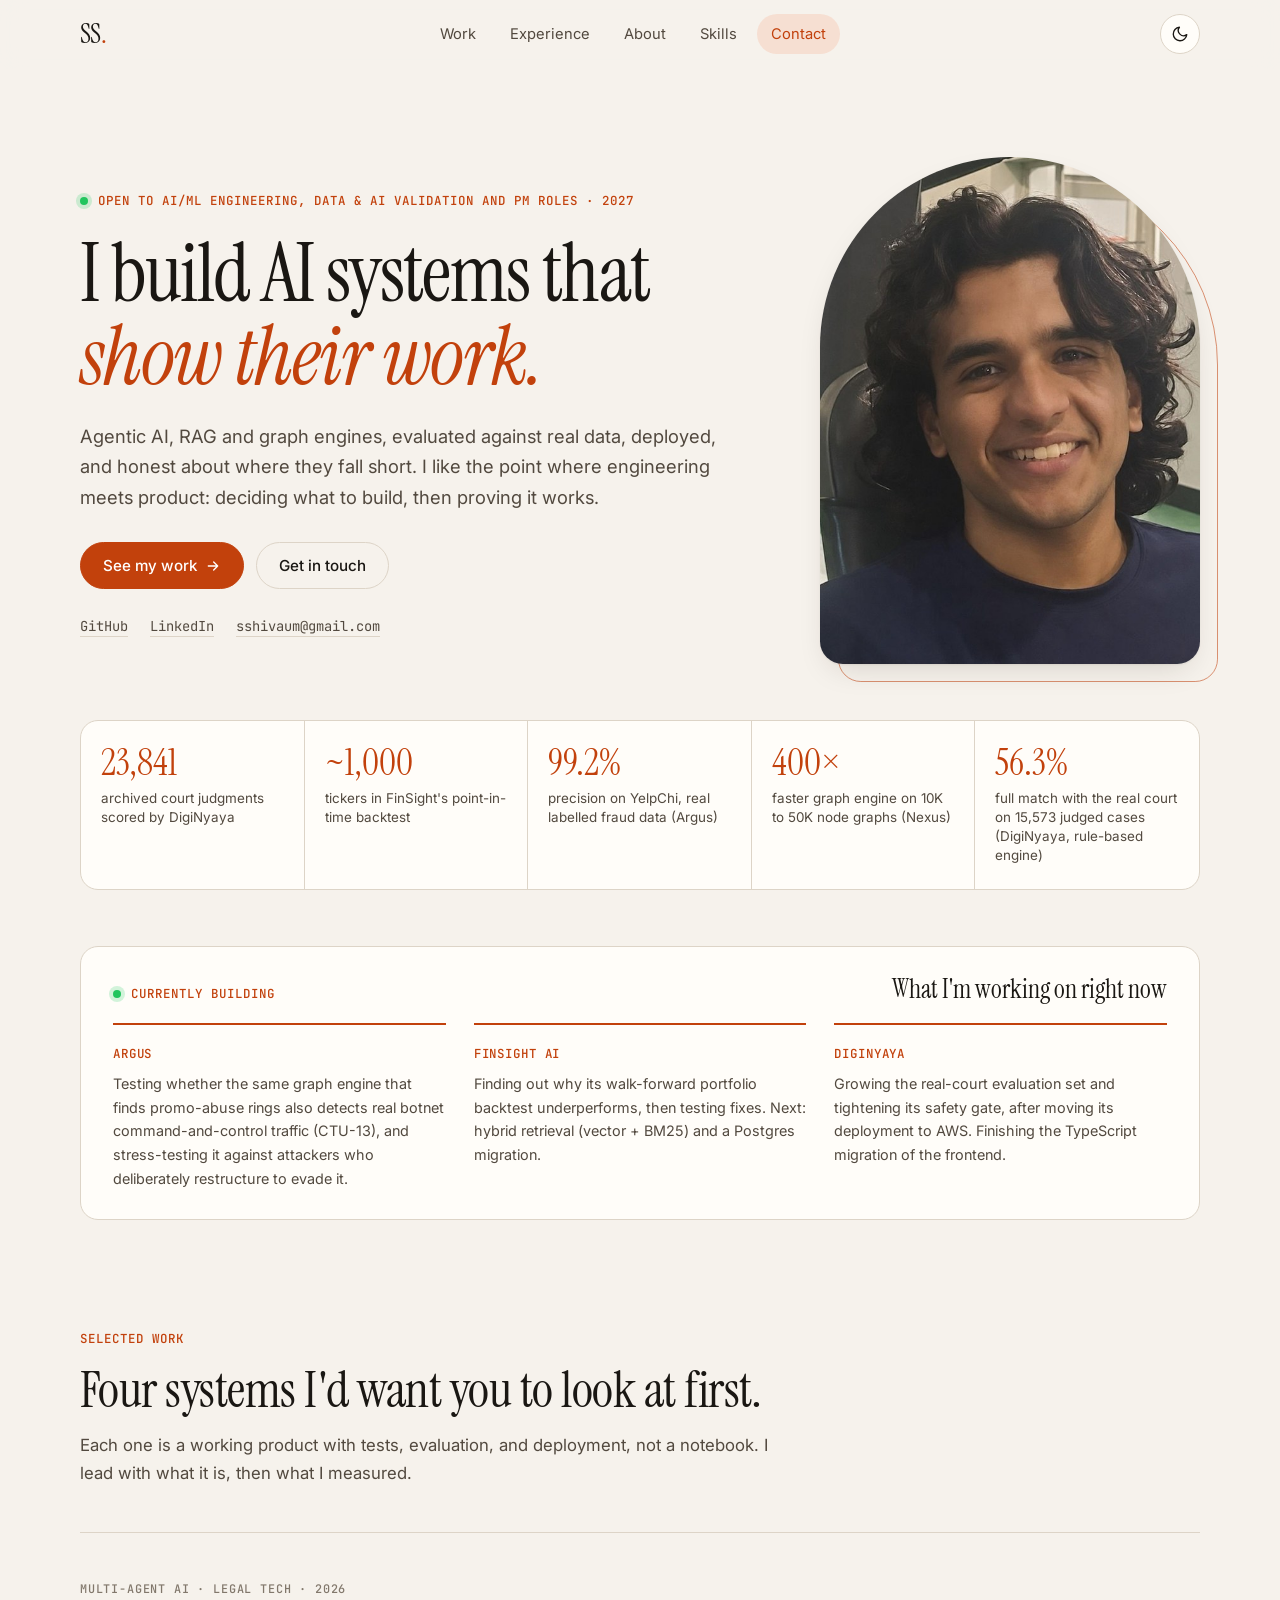
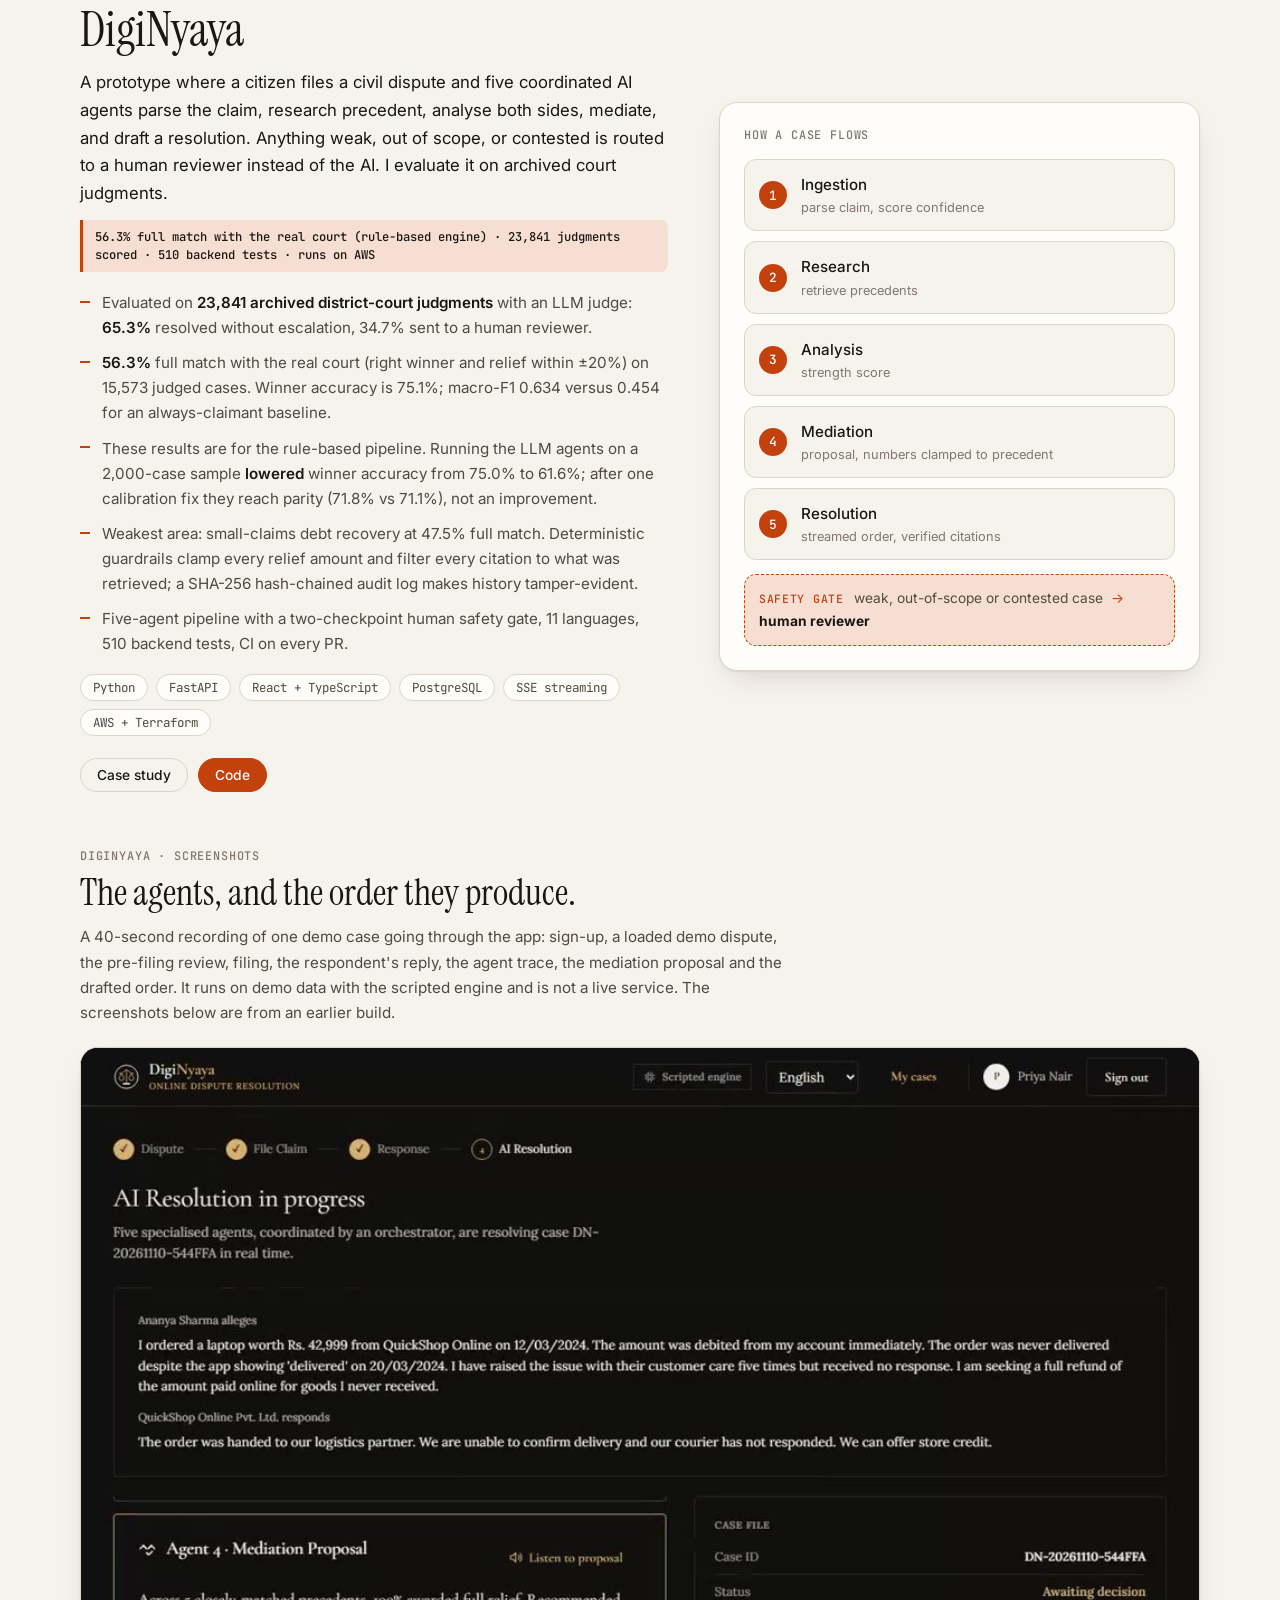
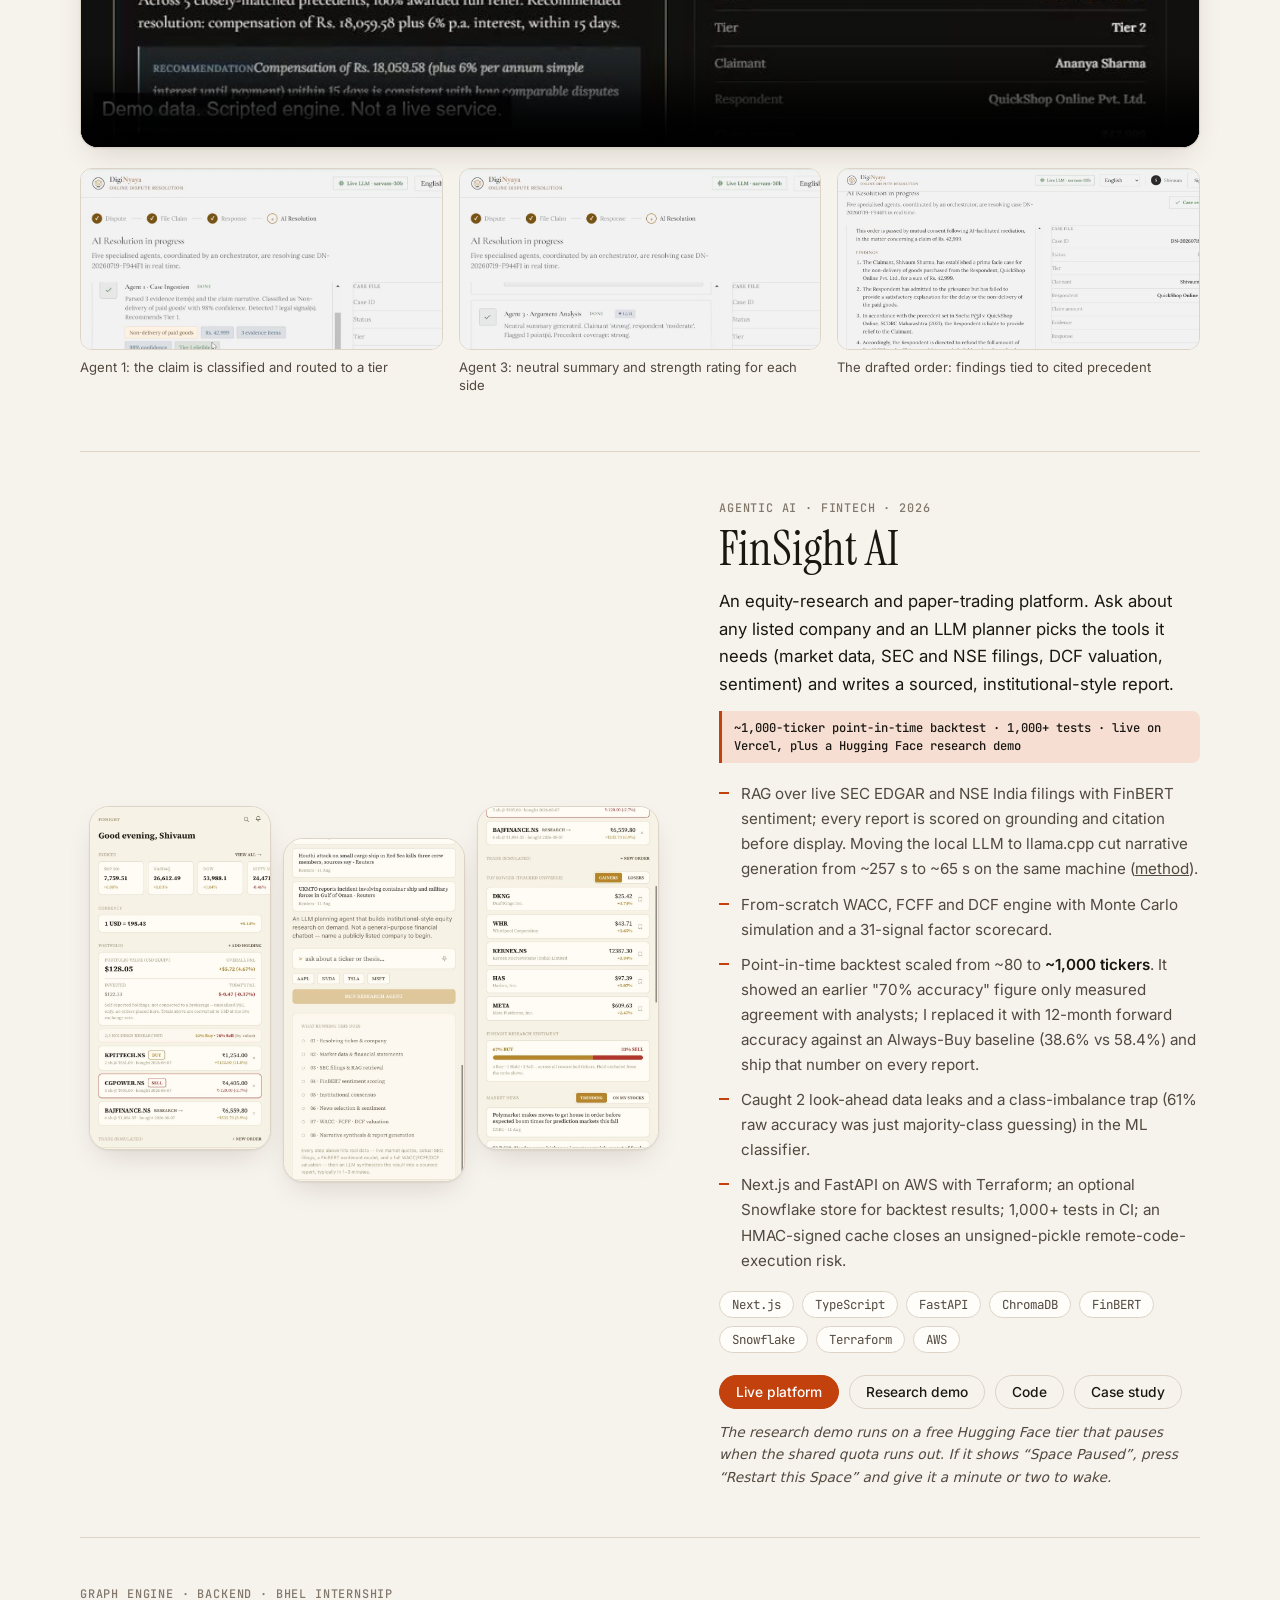
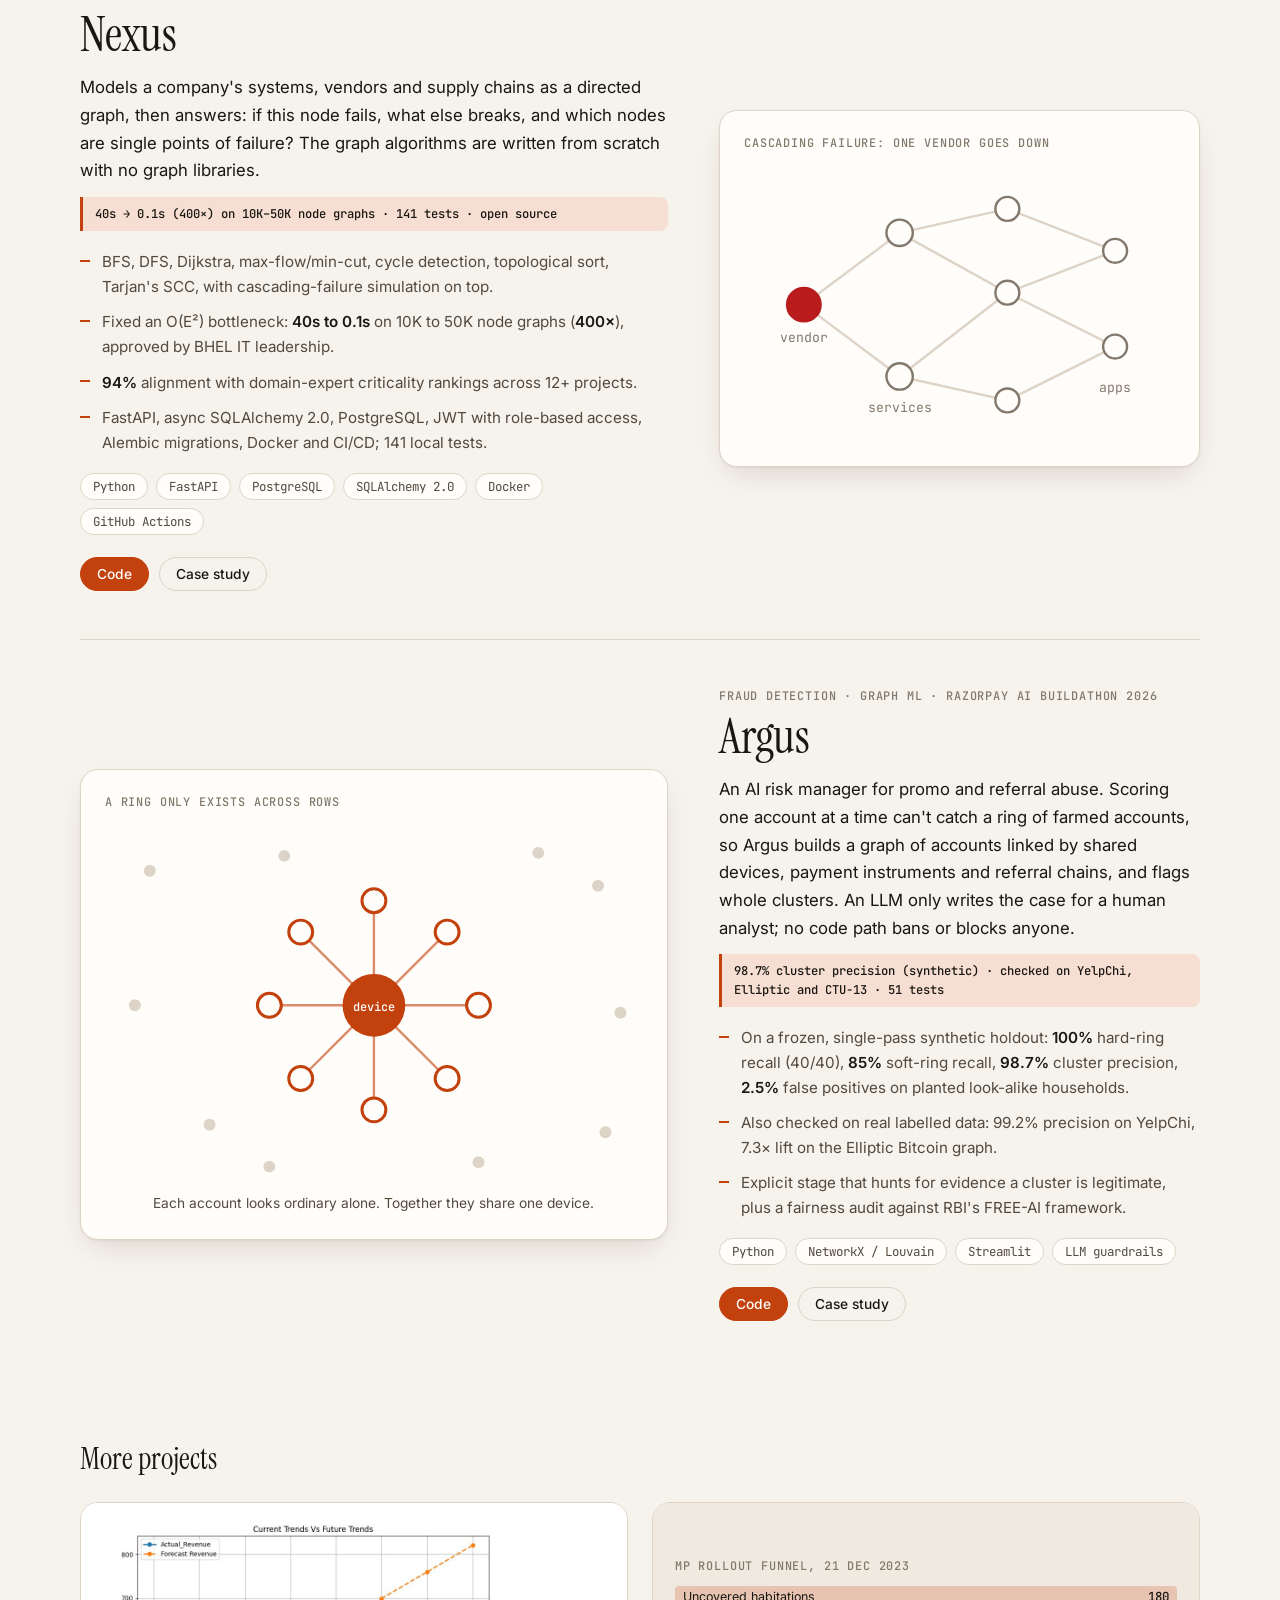
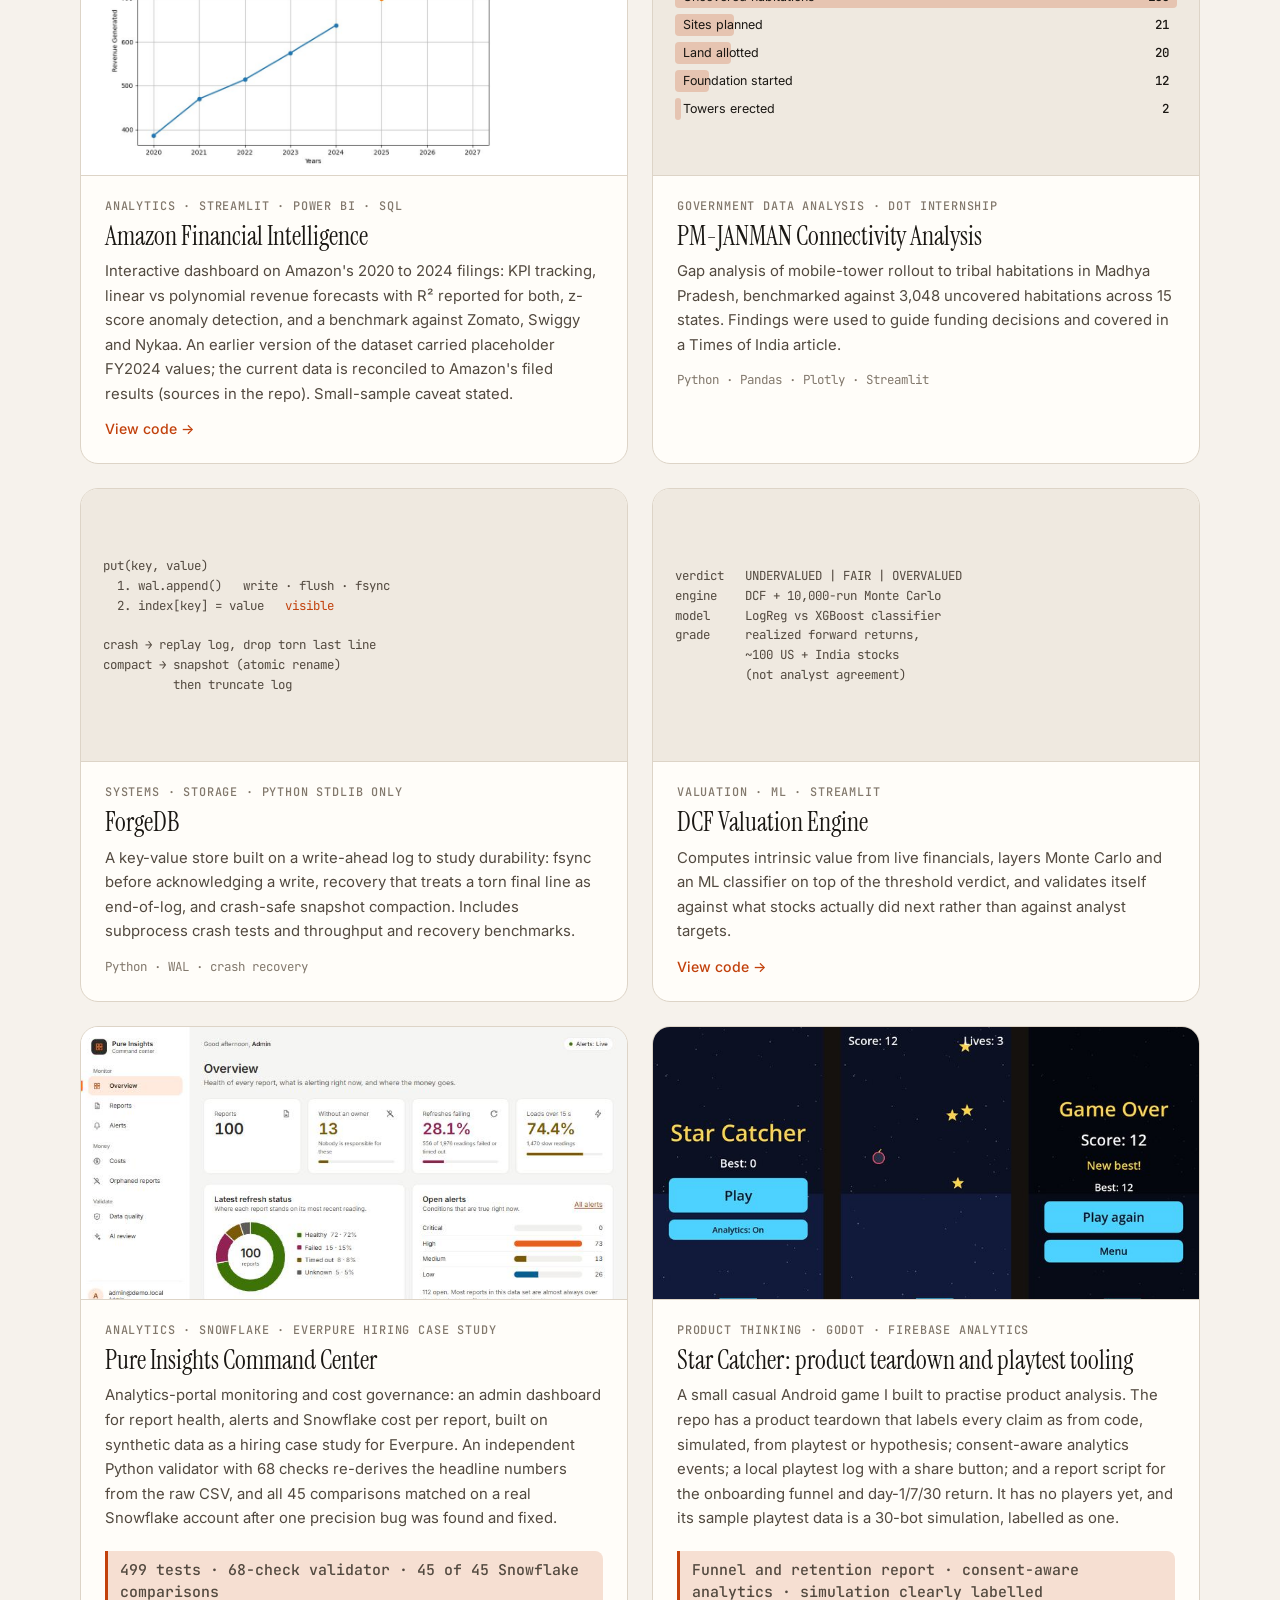
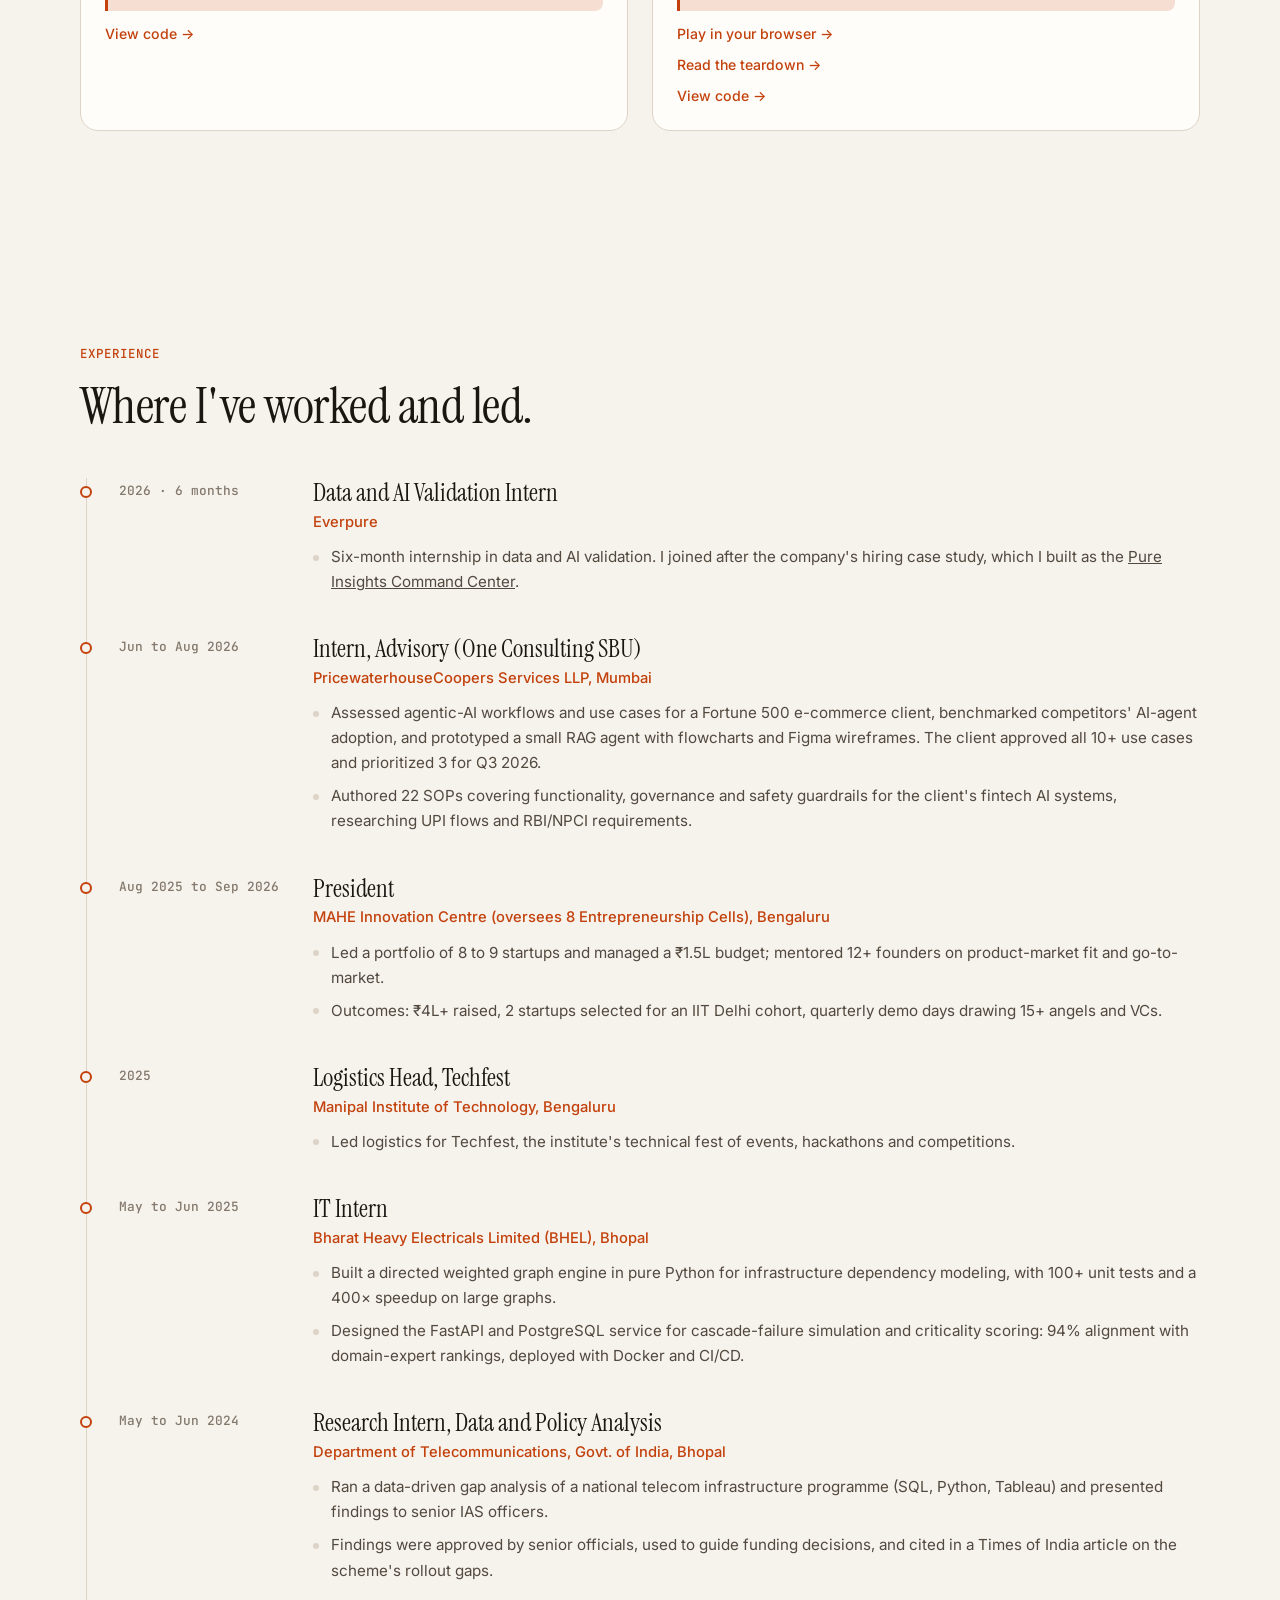
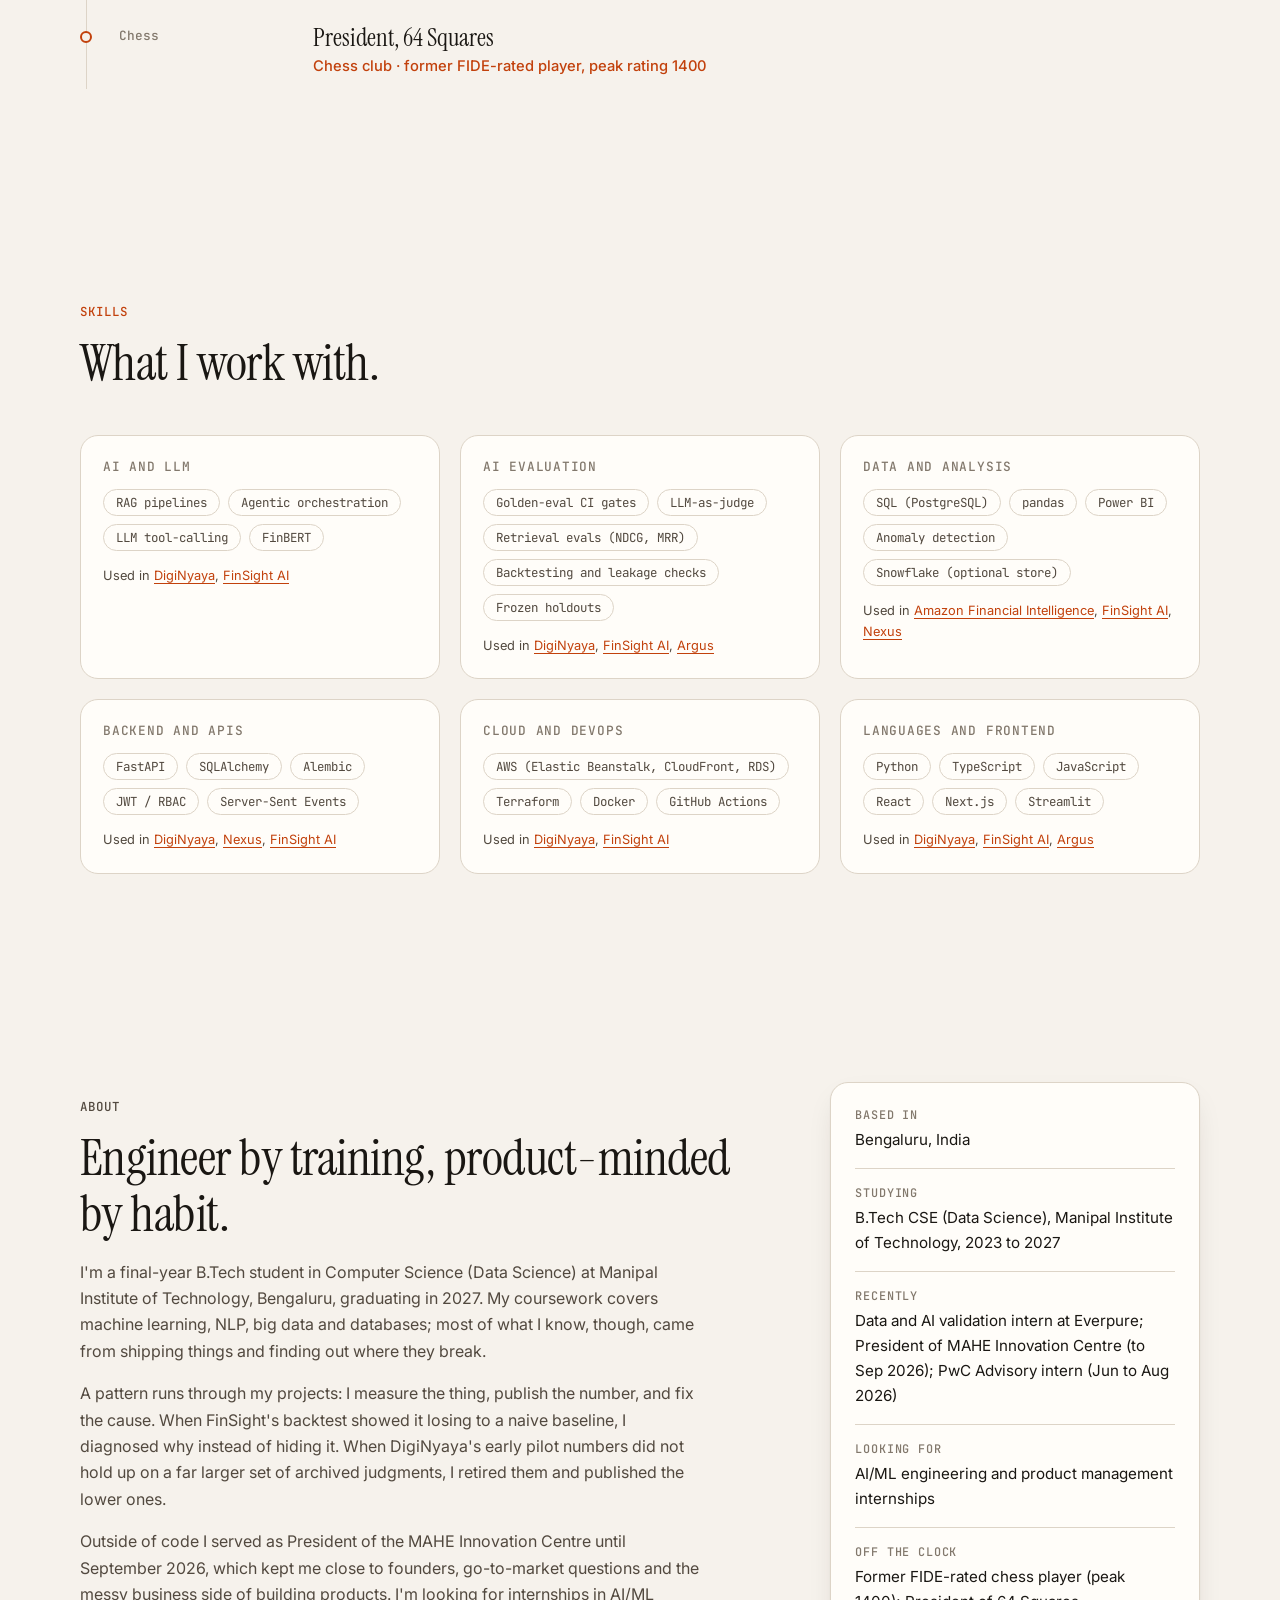
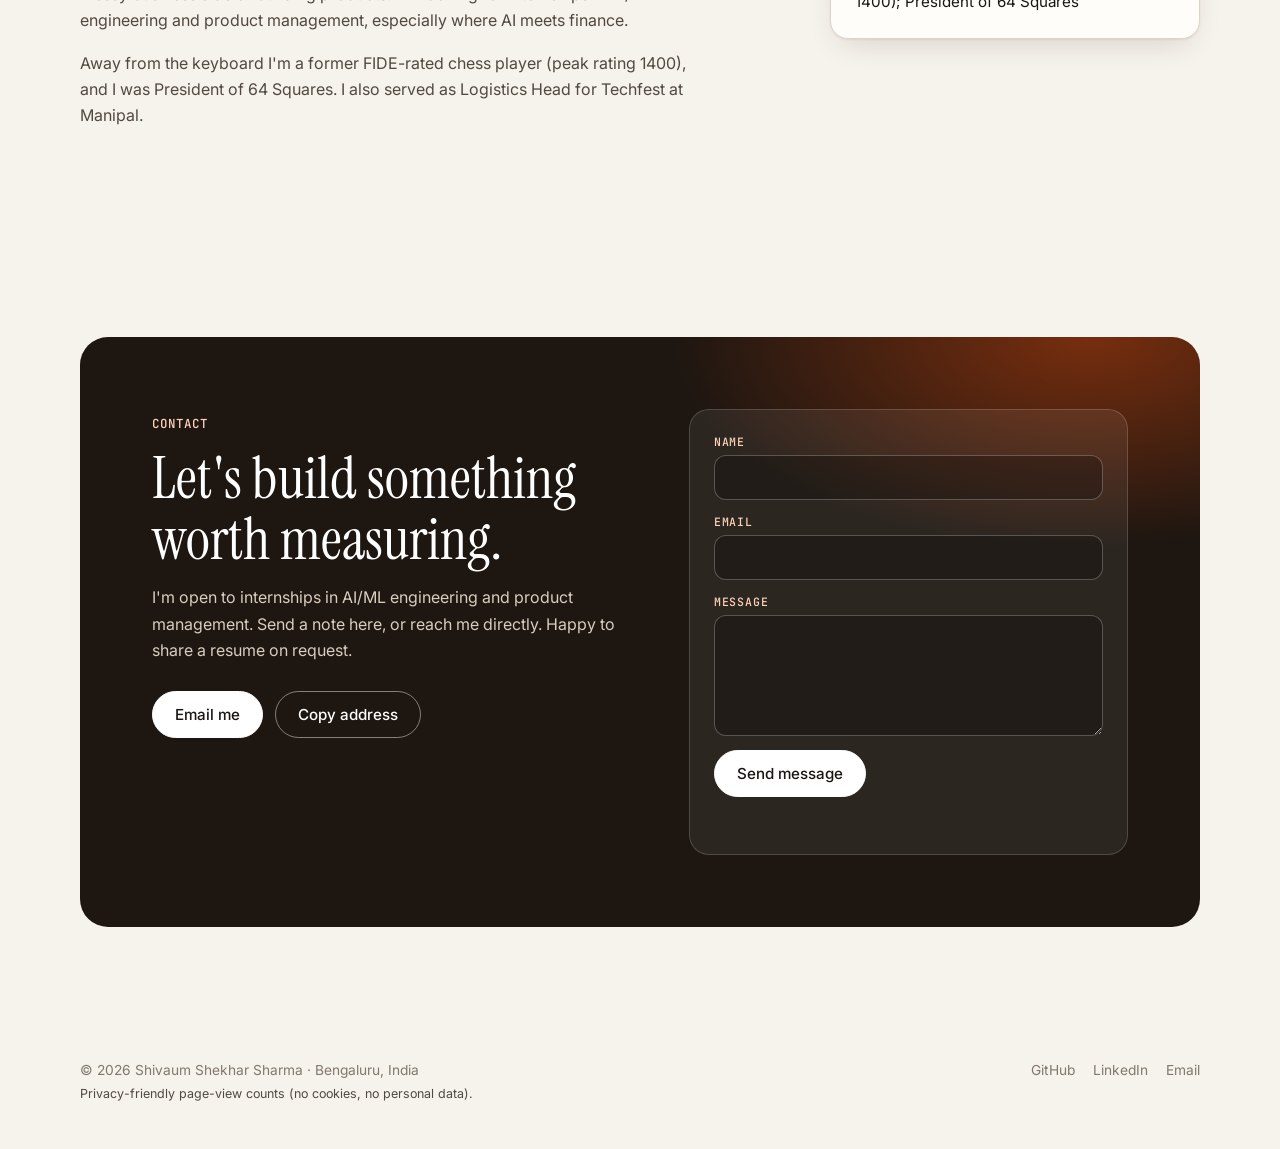
==== commit 316c383f: "Link the playable Star Catcher browser build from its card Co-Authored-By: Claude Sonnet 5.5 <norepl" ====
--- a/index.html
+++ b/index.html
@@ -379,6 +379,7 @@
                         <h3 class="card__title">Star Catcher: product teardown and playtest tooling</h3>
                         <p>A small casual Android game I built to practise product analysis. The repo has a product teardown that labels every claim as from code, simulated, from playtest or hypothesis; consent-aware analytics events; a local playtest log with a share button; and a report script for the onboarding funnel and day-1/7/30 return. It has no players yet, and its sample playtest data is a 30-bot simulation, labelled as one.</p>
                         <p class="proof">Funnel and retention report &middot; consent-aware analytics &middot; simulation clearly labelled</p>
+                        <a class="text-link" href="https://shivaumsharma.github.io/Star-catcher/" target="_blank" rel="noopener">Play in your browser &rarr;</a>
                         <a class="text-link" href="https://github.com/shivaumsharma/Star-catcher/blob/main/TEARDOWN.md" target="_blank" rel="noopener">Read the teardown &rarr;</a>
                         <a class="text-link" href="https://github.com/shivaumsharma/Star-catcher" target="_blank" rel="noopener">View code &rarr;</a>
                     </div>
